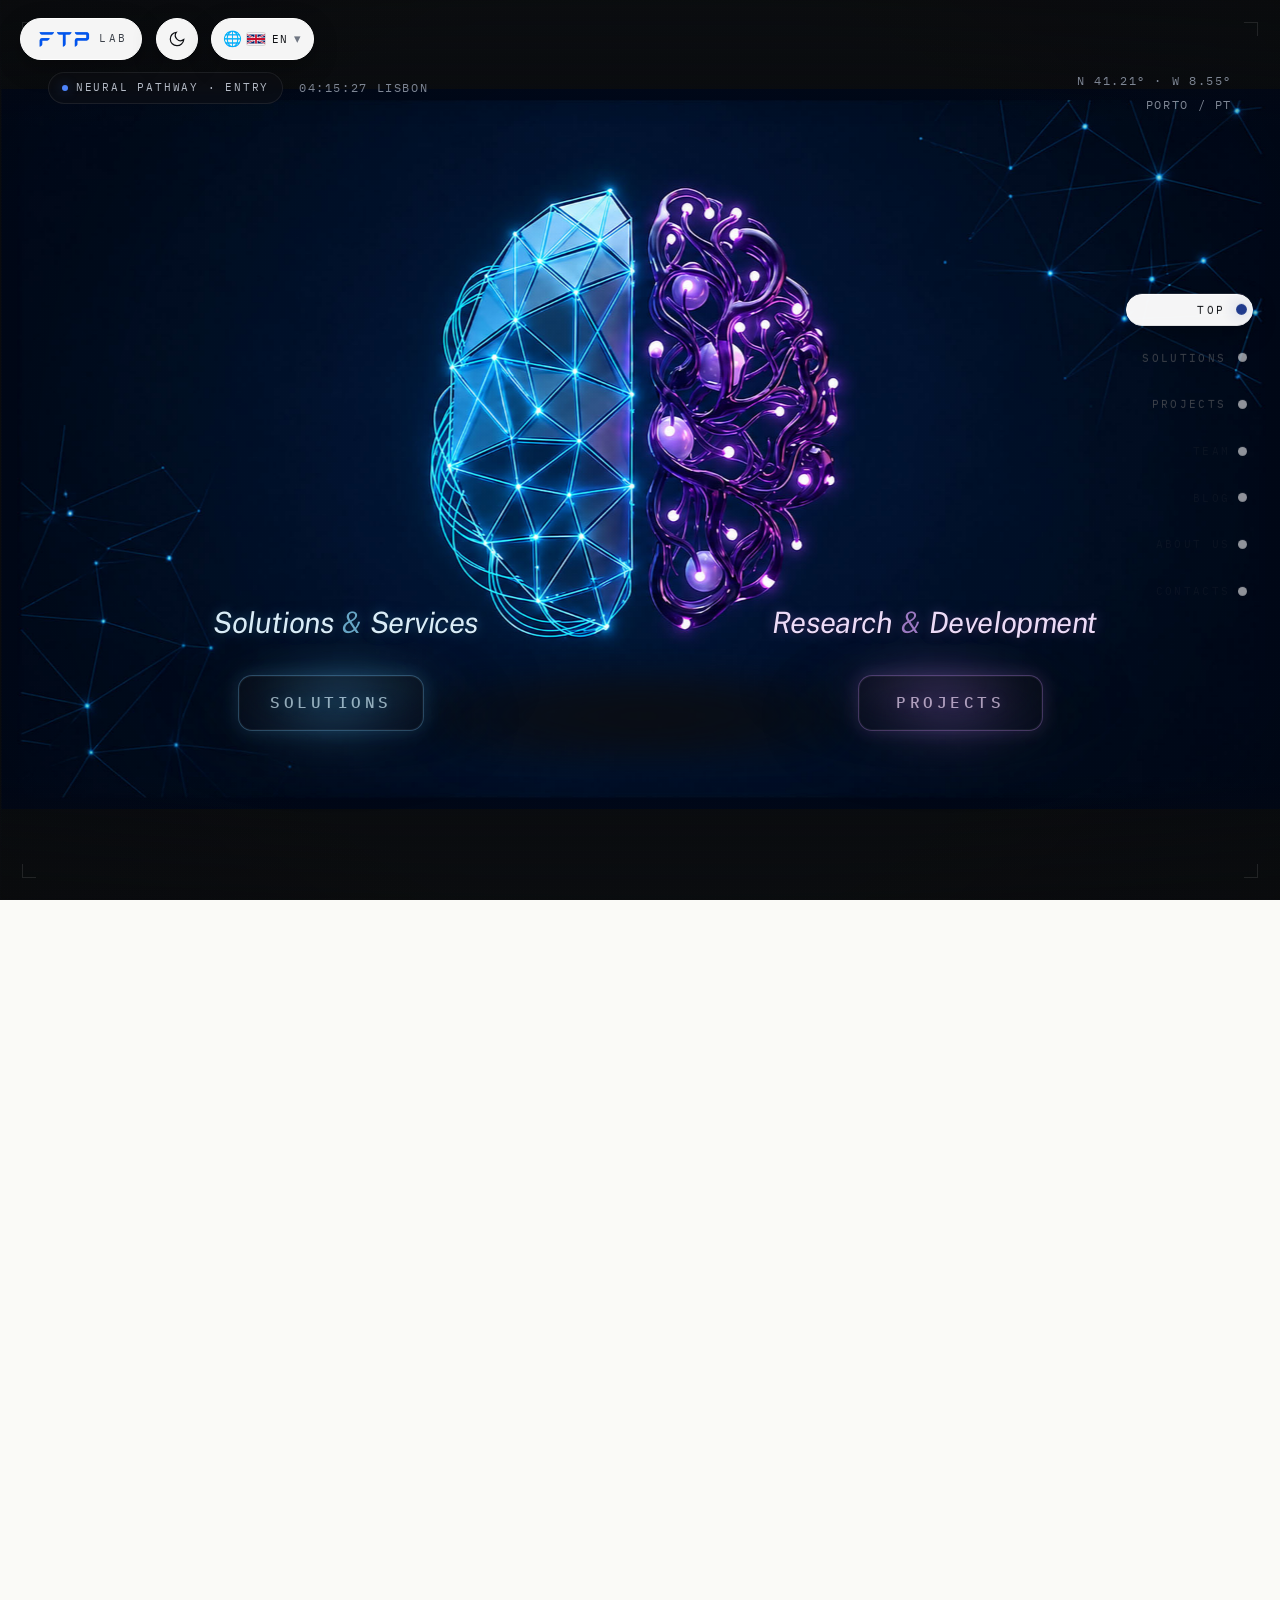
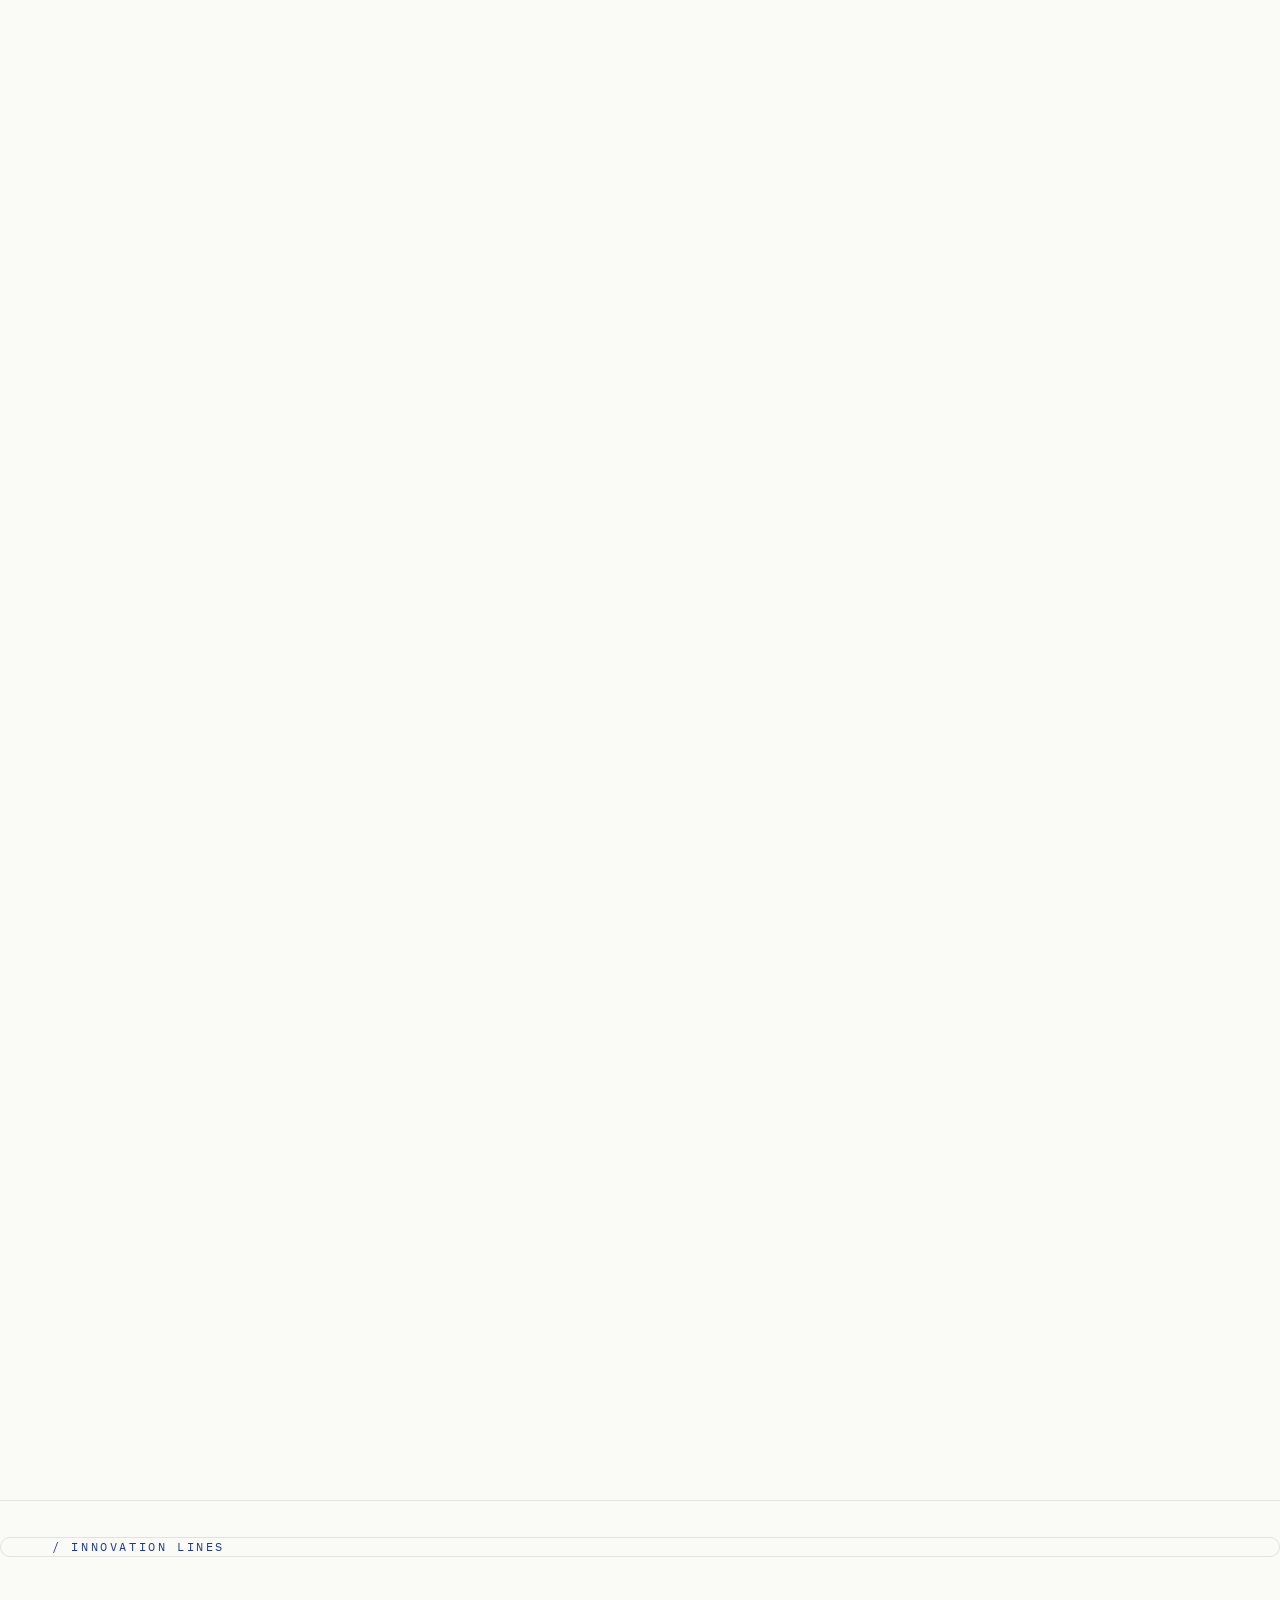
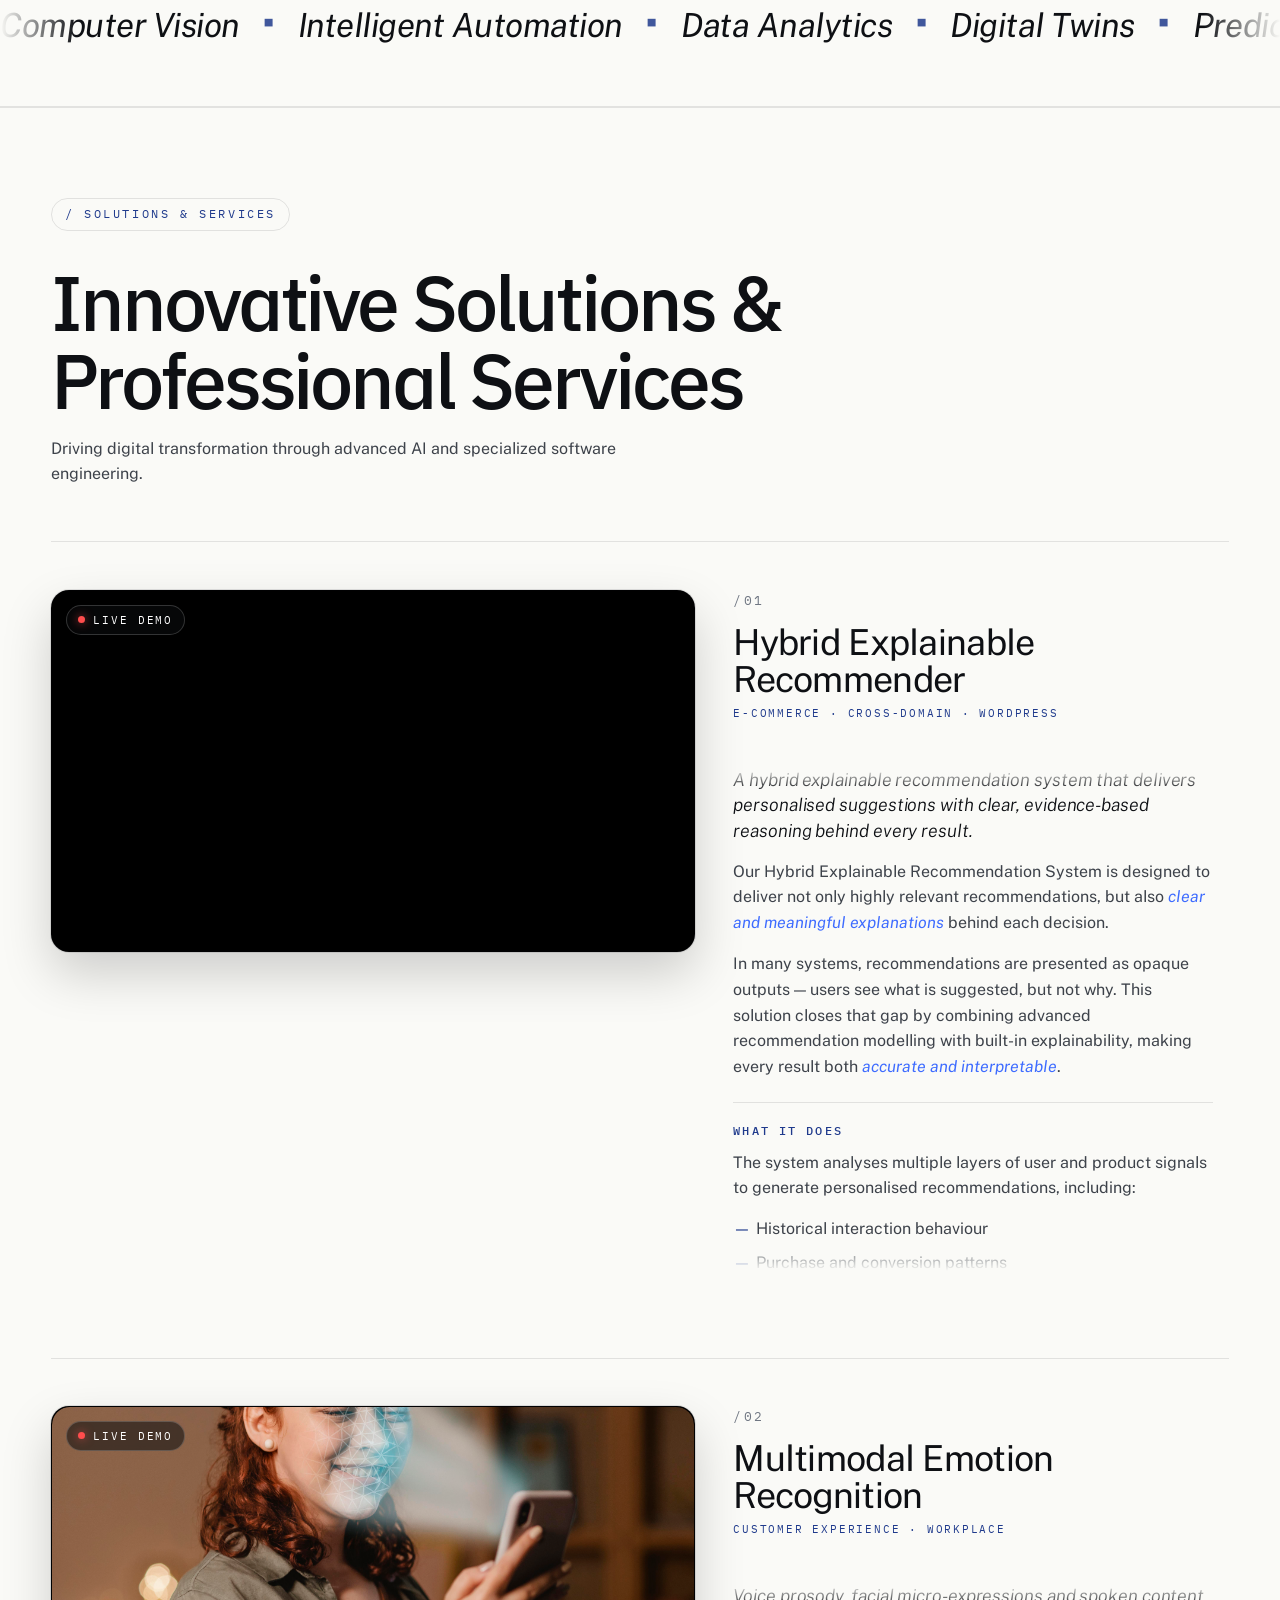
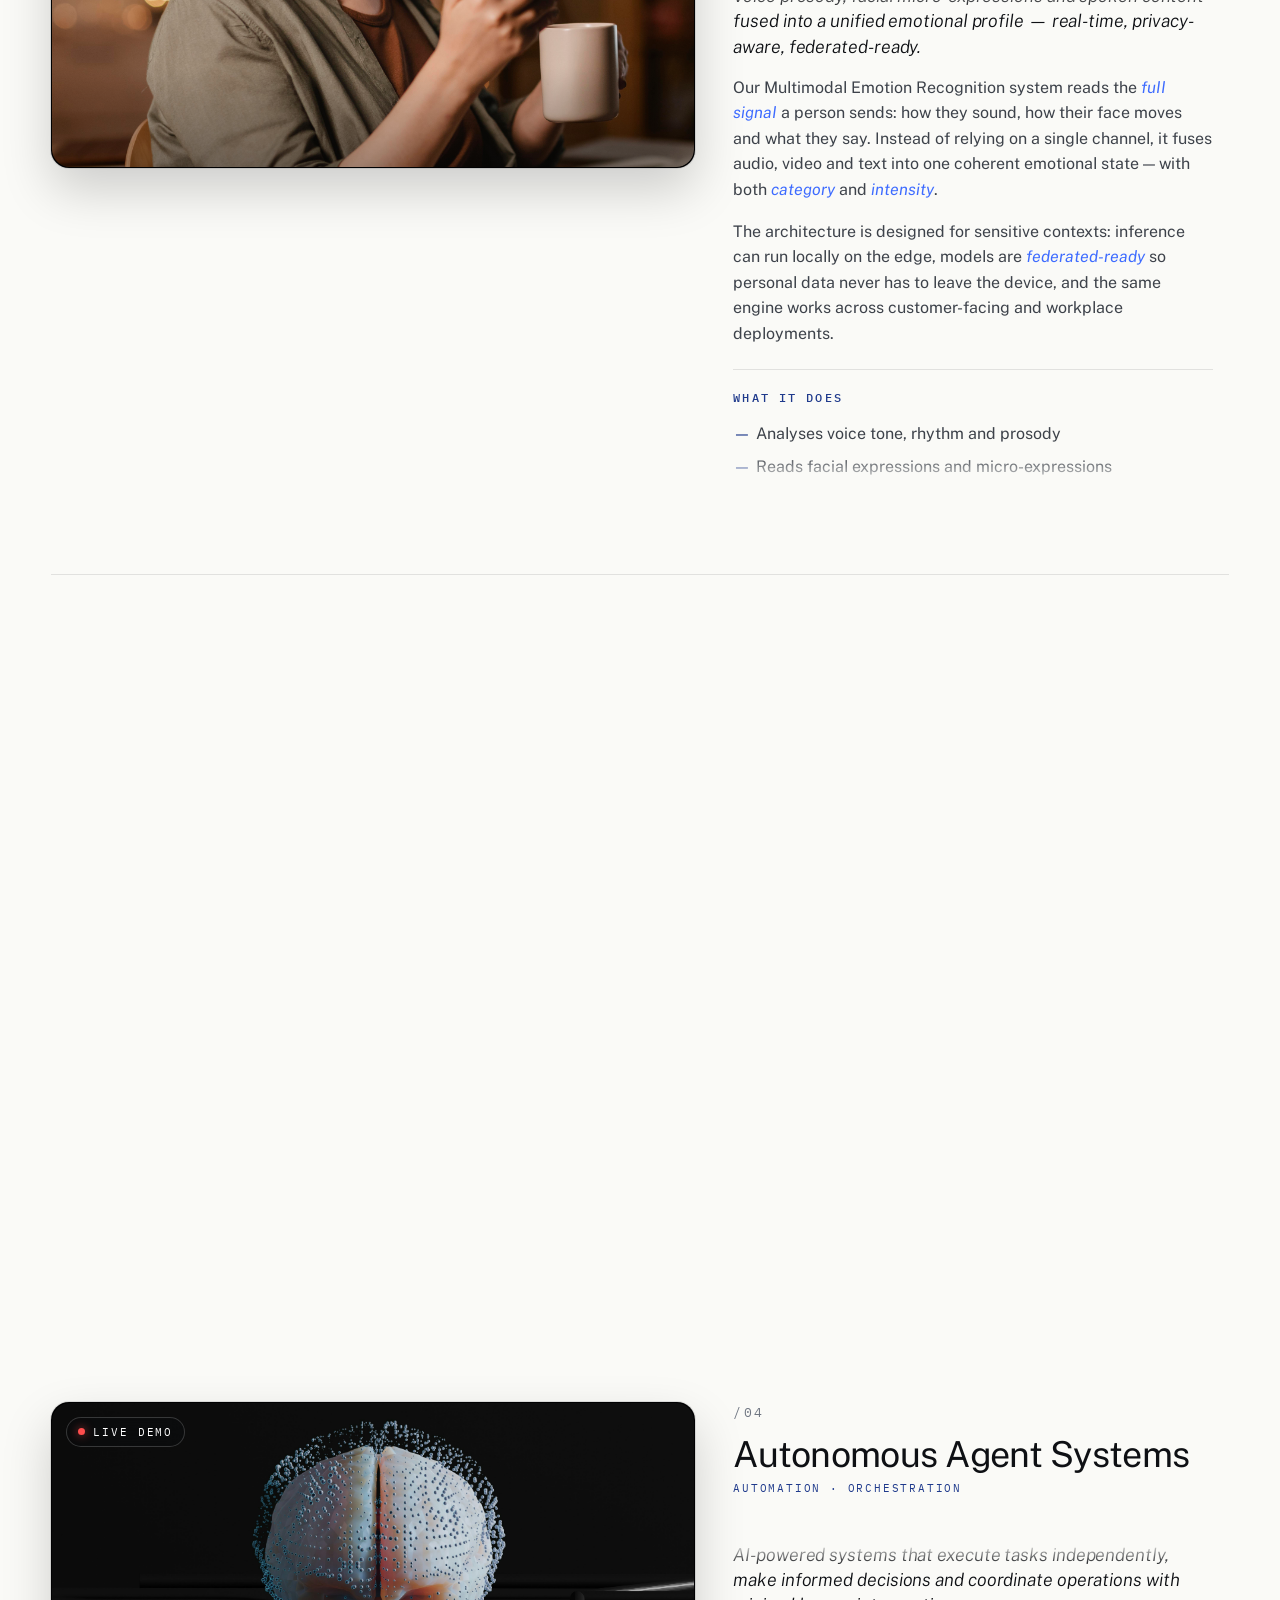
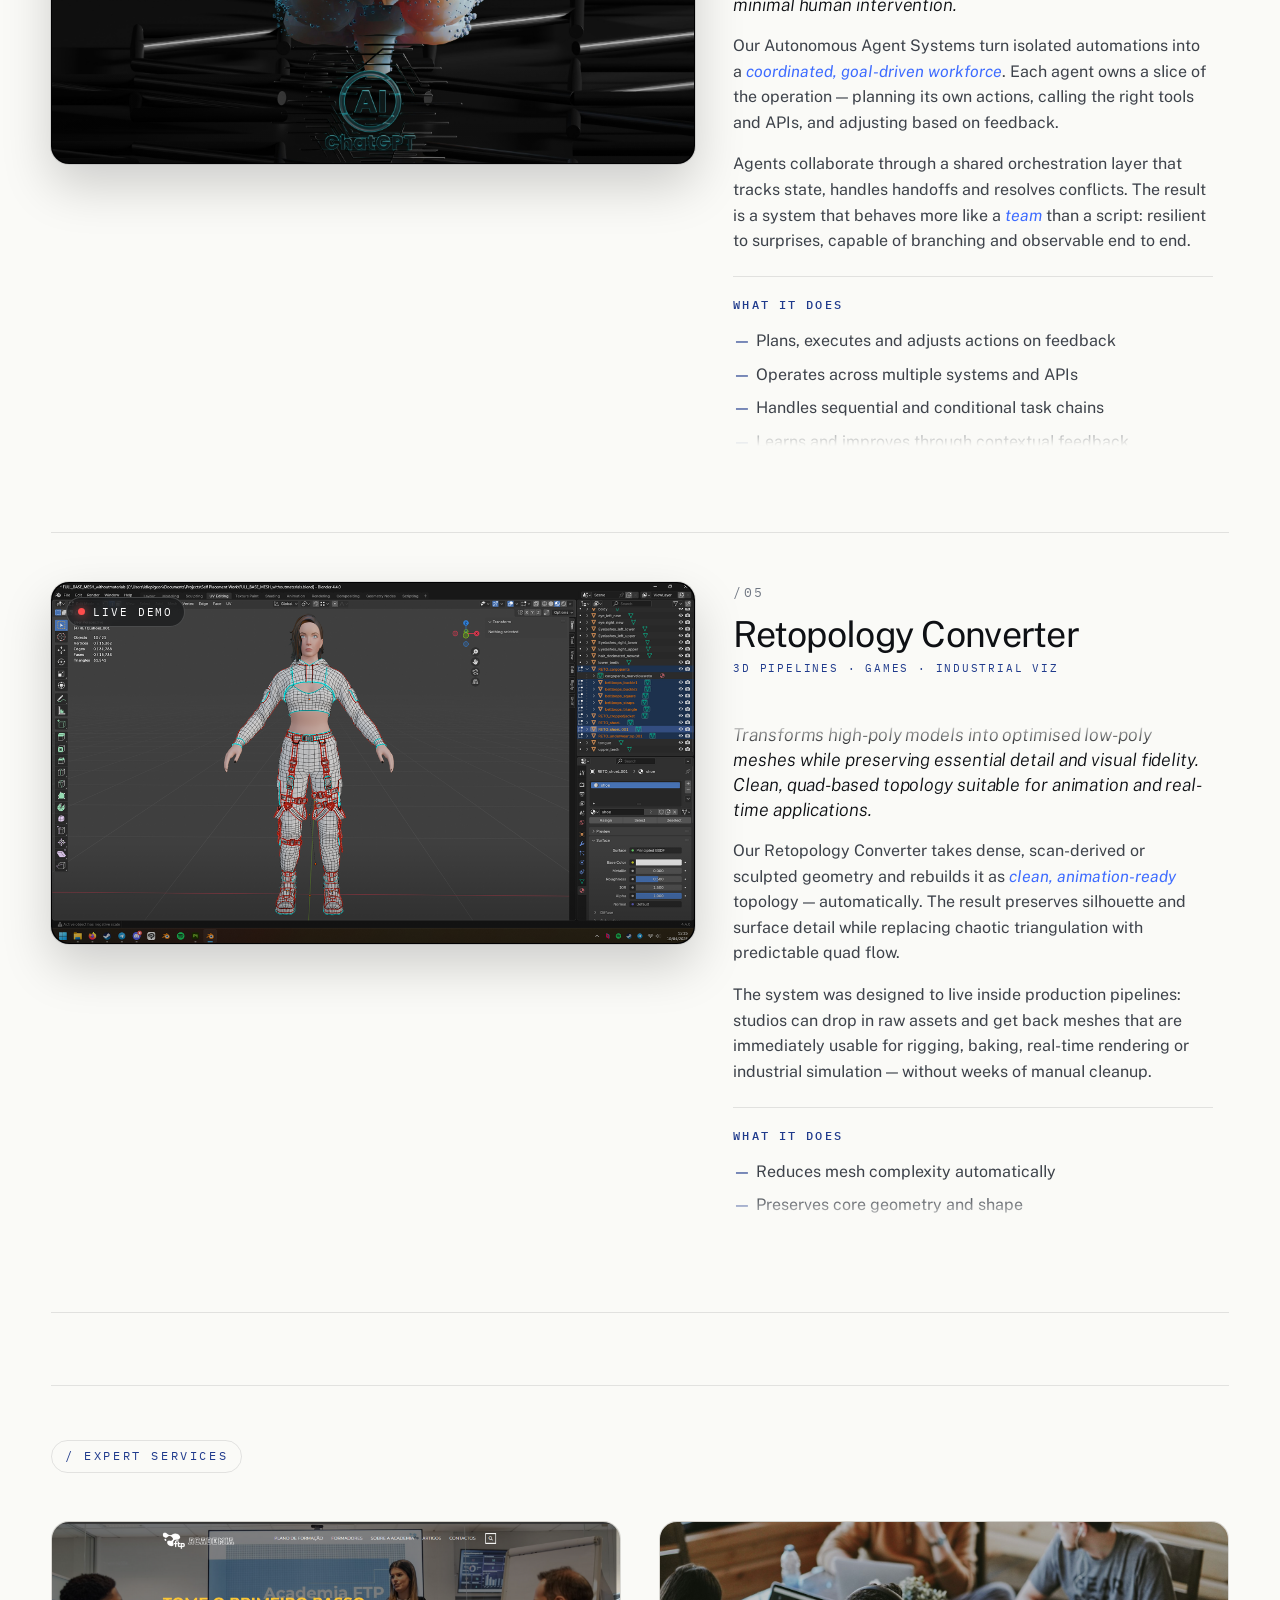
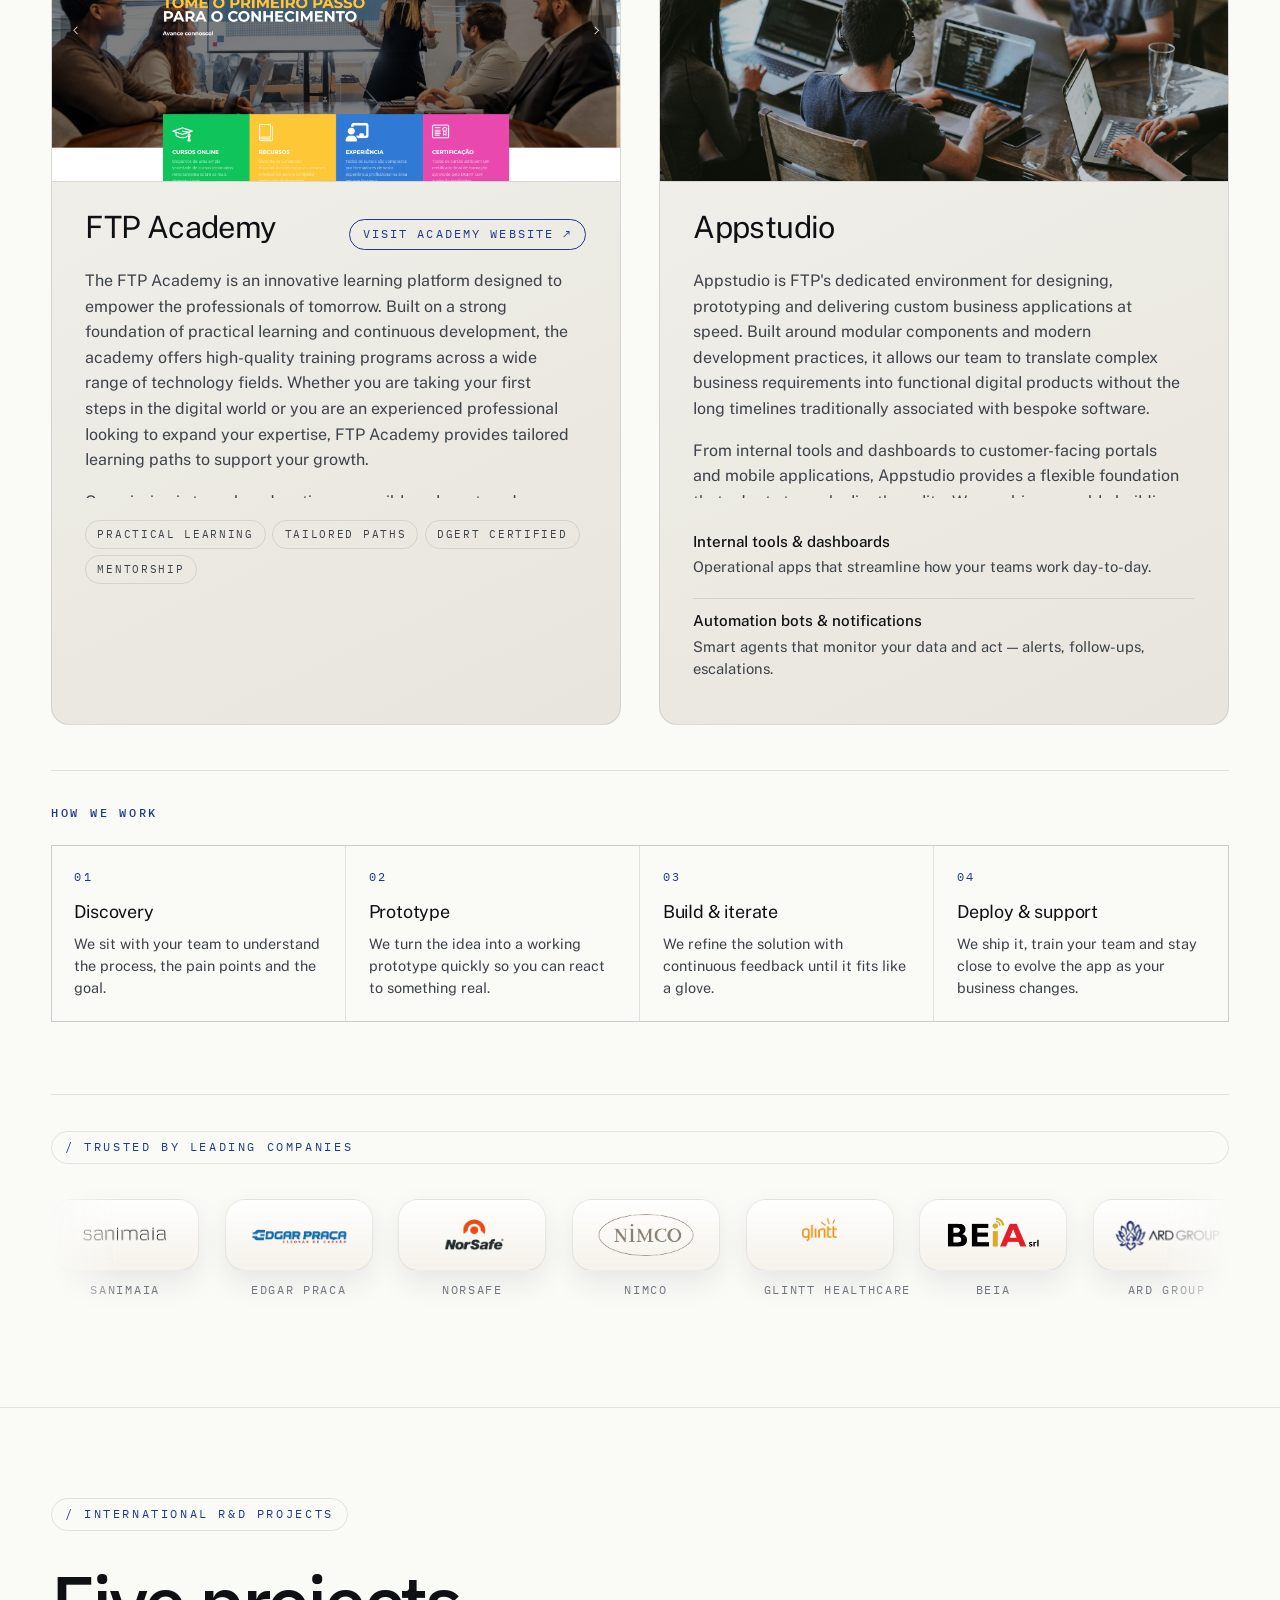
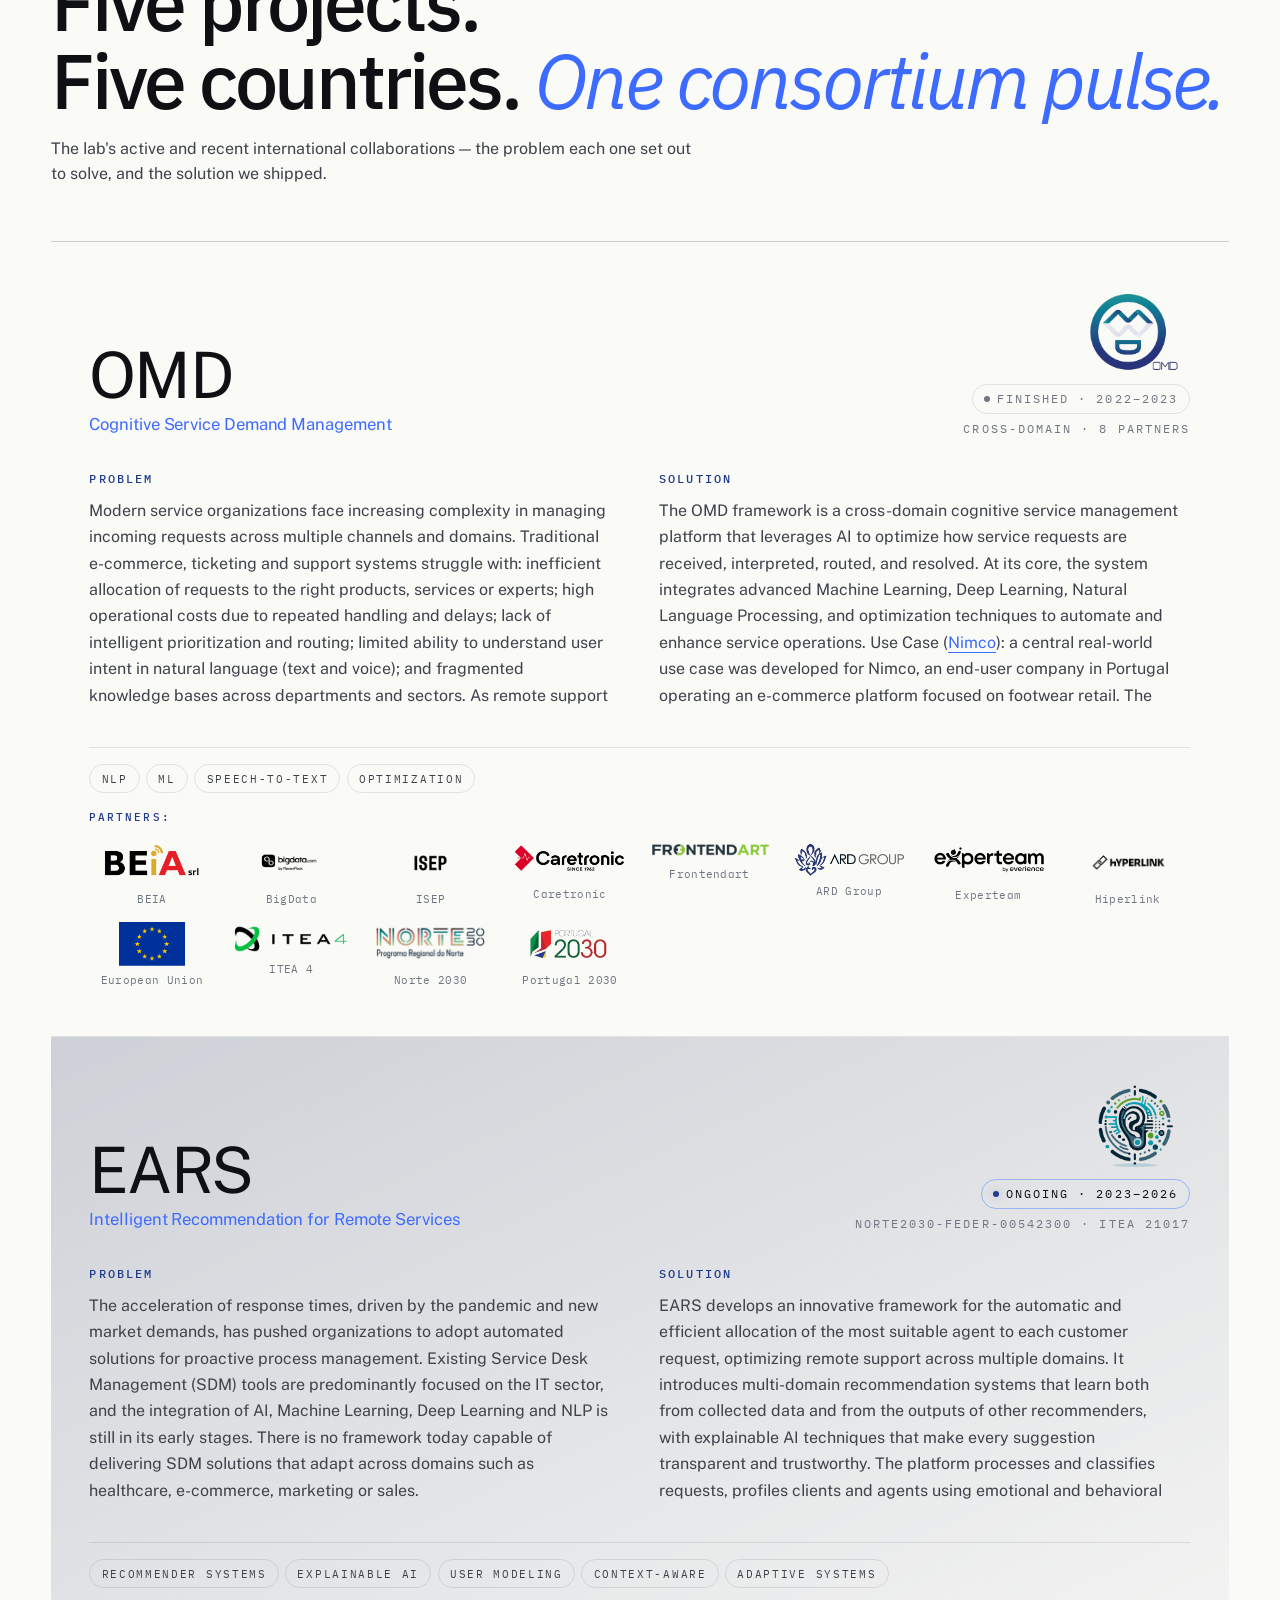
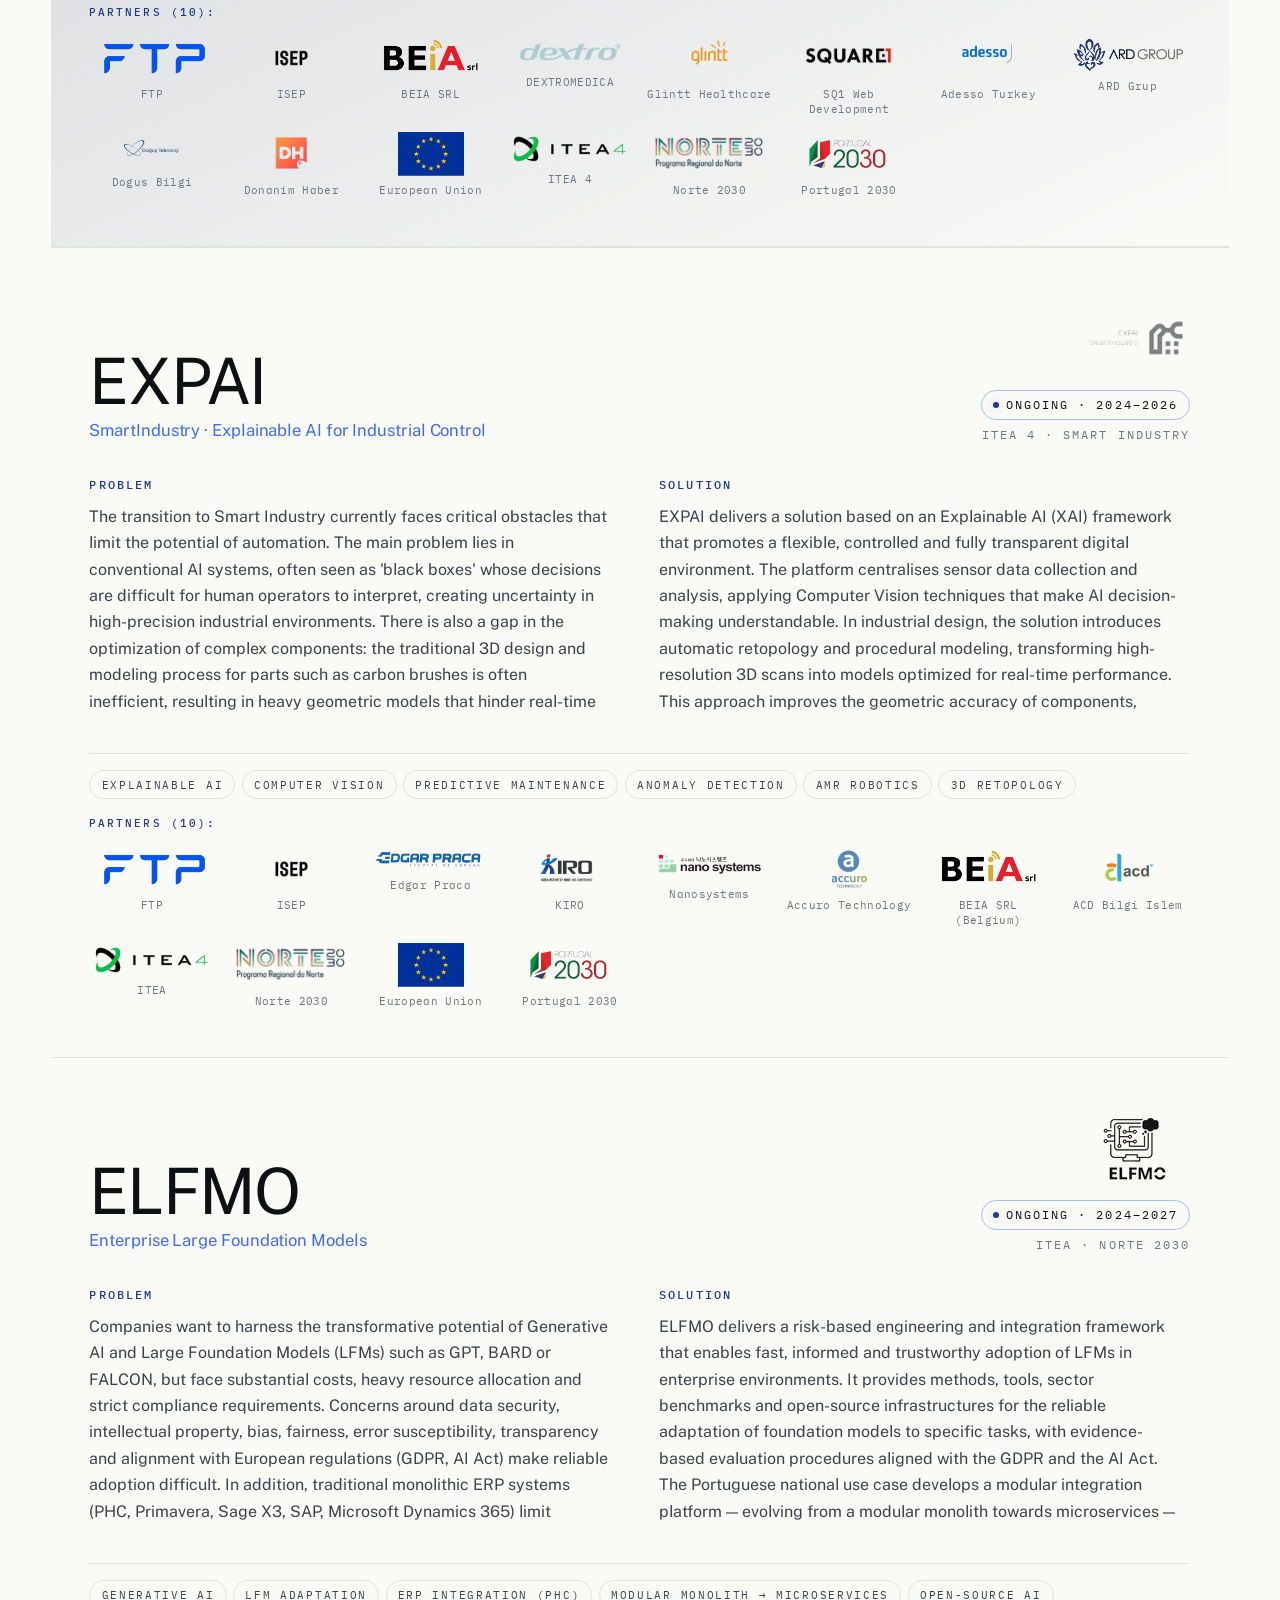
==== index.html @ 8bb2a25f "First_Commit" ====
<!doctype html>
<html lang="en" data-theme="dark">
<head>
<meta charset="utf-8" />
<meta name="viewport" content="width=device-width, initial-scale=1, viewport-fit=cover" />
<meta name="theme-color" content="#0B0D10" />
<title>FTP Lab â€” Where Research Becomes Reality</title>
<meta name="description" content="A scroll-driven journey into FTP's R&amp;D laboratory. Five international projects. Twelve specialists. From Porto to the world." />

<link rel="preconnect" href="https://fonts.googleapis.com" />
<link rel="preconnect" href="https://fonts.gstatic.com" crossorigin />
<link href="https://fonts.googleapis.com/css2?family=IBM+Plex+Sans:ital,wght@0,400;0,500;0,600;0,700;1,400;1,500&family=Public+Sans:ital,wght@0,300;0,400;0,500;0,600;0,700;1,400;1,500&family=IBM+Plex+Mono:wght@300;400;500&display=swap" rel="stylesheet" />

<link rel="icon" type="image/png" href="assets/ftp-logo.png" />
<link rel="preload" as="video" href="assets/intro.mp4" />
<link rel="stylesheet" href="styles.css" />
</head>
<body>

<!-- PROGRESS ================================================ -->
<div class="scroll-progress" data-progress aria-hidden="true"><i></i></div>

<!-- BRAND â€” top-left. Letters reveal F â†’ T â†’ P sequentially on
     first load, then the phrase fades in. -->
<a class="brand" href="#top" aria-label="FTP â€” Home" title="FTP">
  <img class="brand__logo" src="assets/ftp-logo.png" alt="FTP" width="56" height="22" />
  <span class="brand__phrase">Lab</span>
</a>

<!-- THEME TOGGLE â€” top-left, switches light/dark ============= -->
<button class="theme-toggle" data-theme-toggle type="button" aria-label="Toggle light / dark mode" title="Toggle light / dark mode">
  <svg class="theme-toggle__icon theme-toggle__icon--sun" viewBox="0 0 24 24" fill="none" stroke="currentColor" stroke-width="1.6" stroke-linecap="round" aria-hidden="true">
    <circle cx="12" cy="12" r="4"/>
    <path d="M12 2v2 M12 20v2 M2 12h2 M20 12h2 M5 5l1.4 1.4 M17.6 17.6L19 19 M5 19l1.4-1.4 M17.6 6.4L19 5"/>
  </svg>
  <svg class="theme-toggle__icon theme-toggle__icon--moon" viewBox="0 0 24 24" fill="none" stroke="currentColor" stroke-width="1.6" stroke-linecap="round" aria-hidden="true">
    <path d="M21 12.79A9 9 0 1 1 11.21 3 7 7 0 0 0 21 12.79z"/>
  </svg>
</button>

<div class="language-switcher" data-language-switcher role="group" aria-label="Select language">
  <span class="language-switcher__icon" aria-hidden="true">🌐</span>
  <button type="button" class="language-switcher__btn" id="language-select" data-language-select aria-haspopup="listbox" aria-expanded="false" aria-label="Select language">
    <span class="language-switcher__current" data-language-current></span>
    <span class="language-switcher__chevron" aria-hidden="true">▾</span>
  </button>
  <ul class="language-switcher__menu" role="listbox" data-language-menu hidden></ul>
</div>

<!-- DOTNAV â€” vertical side menu, dots on the right edge ===== -->
<nav class="dotnav" aria-label="Primary" data-dotnav>
  <a class="dotnav__item" href="#top" data-section="top">
    <span class="dotnav__label">Top</span>
    <span class="dotnav__dot"></span>
  </a>
  <a class="dotnav__item" href="#solutions" data-section="solutions">
    <span class="dotnav__label">Solutions</span>
    <span class="dotnav__dot"></span>
  </a>
  <a class="dotnav__item" href="#projects" data-section="projects">
    <span class="dotnav__label">Projects</span>
    <span class="dotnav__dot"></span>
  </a>
  <a class="dotnav__item" href="#team" data-section="team">
    <span class="dotnav__label">Team</span>
    <span class="dotnav__dot"></span>
  </a>
  <a class="dotnav__item" href="#blog" data-section="blog">
    <span class="dotnav__label">Blog</span>
    <span class="dotnav__dot"></span>
  </a>
  <a class="dotnav__item" href="#about" data-section="about">
    <span class="dotnav__label">About</span>
    <span class="dotnav__dot"></span>
  </a>
  <a class="dotnav__item" href="#contact" data-section="contact">
    <span class="dotnav__label">Contact</span>
    <span class="dotnav__dot"></span>
  </a>
</nav>

<main id="top">

<!-- ============================================================
     THE JOURNEY â€” pinned scrollytelling section
     Scroll length = 700vh ; the inner stage is sticky.
     Each chapter has data-from / data-to within [0,1] of progress.
     ============================================================ -->
<section class="journey" data-journey>

  <div class="journey__stage" data-stage>

    <!-- BACKDROP: 250-frame JPG sequence drawn into canvas, scrubbed by scroll -->
    <div class="stage__bg">
      <canvas class="stage__canvas" data-stage-canvas aria-hidden="true"></canvas>
      <div class="stage__veil"></div>
      <div class="stage__grain" aria-hidden="true"></div>
      <div class="stage__vignette" aria-hidden="true"></div>
    </div>

    <!-- FRAME: corner crosshairs, always present -->
    <div class="frame" aria-hidden="true">
      <span class="frame__mark frame__mark--tl"></span>
      <span class="frame__mark frame__mark--tr"></span>
      <span class="frame__mark frame__mark--bl"></span>
      <span class="frame__mark frame__mark--br"></span>
    </div>

    <!-- HUD: persistent top + bottom info -->
    <div class="stage__hud">
      <div class="hud-row">
        <span class="hud-pill"><i class="hud-dot"></i><span data-stage-label>SCANNING</span></span>
        <span class="hud-mono" data-clock>â€”â€” LISBON</span>
      </div>
      <div class="hud-row hud-row--right">
        <span class="hud-mono">N 41.21Â° Â· W 8.55Â°</span>
        <span class="hud-mono">PORTO / PT</span>
      </div>
    </div>

    <!-- CHAPTERS â€” absolutely positioned, opacity/transform driven by JS -->
    <div class="brain-ctas" data-brain-ctas>
      <div class="brain-ctas__frame" data-brain-ctas-frame>
        
        <div class="brain-group brain-group--left">
          <div class="brain-copy brain-copy--left" aria-hidden="true">
            <span class="brain-copy__main">Solutions <em>&amp;</em> Services</span>
          </div>
          <a class="brain-cta brain-cta--left" href="#solutions" data-brain-cta="solutions">
            <span class="brain-cta__label" style="font-size: 16px; font-family: 'IBM Plex Mono', monospace; font-weight: 500;">Solutions</span>
          </a>
        </div>

        <div class="brain-group brain-group--right">
          <div class="brain-copy brain-copy--right" aria-hidden="true">
            <span class="brain-copy__main">Research <em>&amp;</em> Development</span>
          </div>
          <a class="brain-cta brain-cta--right" href="#projects" data-brain-cta="projects">
            <span class="brain-cta__label" style="font-size: 16px; font-family: 'IBM Plex Mono', monospace; font-weight: 500;">Projects</span>
          </a>
        </div>

      </div>
    </div>

    <div class="chapters" data-chapters>

      <!-- 0.00 â†’ 0.20  AWAKENING -->
      <article id="awakening-cue" class="chapter chapter--awakening" data-from="0.00" data-to="0.20">
        <p class="kicker">
          <span>R&amp;D</span><span>Studio</span><span>Est. 1999</span>
        </p>
        <h1 class="display">
          <span class="display__line"><span data-cue>From</span> <span data-cue>research</span></span>
          <span class="display__line"><span data-cue>to</span> <em data-cue>reality.</em></span>
        </h1>
        <p class="awakening__lede">
          We are <strong>FTP</strong> â€” a Portuguese laboratory translating
          scientific investigation into applied, high-impact enterprise systems.
        </p>
      </article>

      <!-- 0.20 â†’ 0.36  MANIFESTO -->
      <article id="manifesto-cue" class="chapter chapter--manifesto" data-from="0.20" data-to="0.36">
        <span class="chap-num">/ Chapter 01 Â· Manifesto</span>
        <div class="manifesto-text" data-words>
          <p>
            We don't build software. We build the layer underneath
            where <em>research</em> becomes a button you can press,
            a decision a machine can <em>explain</em>,
            a cost that quietly disappears.
          </p>
        </div>
        <span class="chap-sig">â€” FTP / R&amp;D Department Â· Porto</span>
      </article>

      <!-- 0.36 â†’ 0.48  THE LAB -->
      <article class="chapter chapter--lab" data-from="0.36" data-to="0.48">
        <span class="chap-num">/ Chapter 02 Â· The Lab</span>
        <h2 class="lab-title">
          A <em>laboratory</em><br/>shaped like a company.
        </h2>
        <div class="lab-stats">
          <div class="lab-stat">
            <strong data-counter="27"><i>00</i></strong>
            <span class="lab-stat__sfx">years</span>
            <span class="lab-stat__lbl">since 1999</span>
          </div>
          <div class="lab-stat">
            <strong data-counter="5"><i>0</i></strong>
            <span class="lab-stat__sfx">projects</span>
            <span class="lab-stat__lbl">active R&amp;D consortia</span>
          </div>
          <div class="lab-stat">
            <strong data-counter="8"><i>0</i></strong>
            <span class="lab-stat__sfx">countries</span>
            <span class="lab-stat__lbl">PT Â· TR Â· KR Â· ES Â· RO</span>
          </div>
          <div class="lab-stat">
            <strong data-counter="5"><i>0</i></strong>
            <span class="lab-stat__sfx">papers</span>
            <span class="lab-stat__lbl">IEEE Â· Procedia Â· 2025â€“26</span>
          </div>
        </div>
      </article>

      <!-- ============ FIVE PROJECTS â€” pass-by chambers ============ -->

      <!-- 0.48 â†’ 0.55  EARS -->
      <article id="projects-cue" class="chapter chapter--proj chapter--ears" data-from="0.48" data-to="0.55">
        <div class="proj">
          <span class="chap-num">/ Chapter 03 Â· Project I of V</span>
          <header>
            <span class="proj__tag">ITEA Â· Norte 2030 Â· 14 partners</span>
            <span class="proj__status"><i></i><span>Ongoing Â· 2023â€“2026</span></span>
          </header>
          <h2 class="proj__title">EARS</h2>
          <p class="proj__sub">Intelligent Recommendation for Remote Services</p>
          <p class="proj__body">
            A federated, explainable recommendation framework that learns across
            <em>nine sectors</em> â€” IT, healthcare, justice, e-commerce,
            telemarketing, industry, logistics, electronics, software â€” and
            <em>explains</em> every suggestion it makes. Open-source. Privacy by design.
          </p>
          <ul class="proj__chips">
            <li>Recommender Systems</li><li>Explainable AI</li>
            <li>Federated Learning</li><li>Context-Aware</li>
          </ul>
        </div>
      </article>

      <!-- 0.55 â†’ 0.62  EXPAI -->
      <article class="chapter chapter--proj chapter--expai" data-from="0.55" data-to="0.62">
        <div class="proj">
          <span class="chap-num">/ Project II of V</span>
          <header>
            <span class="proj__tag">ITEA 4 Â· Smart Industry Â· 12 partners</span>
            <span class="proj__status"><i></i><span>Ongoing Â· 2024â€“2026</span></span>
          </header>
          <h2 class="proj__title">EXPAI</h2>
          <p class="proj__sub">Smart Industry Â· Explainable AI for Industrial Control</p>
          <p class="proj__body">
            Closing the gap between <em>black-box AI</em> and high-precision
            factory floors. Computer Vision over sensor streams, automatic 3D
            retopology, autonomous mobile robots â€” under an XAI layer that makes
            every decision <em>auditable</em>.
          </p>
          <ul class="proj__chips">
            <li>XAI</li><li>Computer Vision</li>
            <li>AMR Robotics</li><li>3D Retopology</li>
          </ul>
        </div>
      </article>

      <!-- 0.62 â†’ 0.69  ELFMO -->
      <article class="chapter chapter--proj chapter--elfmo" data-from="0.62" data-to="0.69">
        <div class="proj">
          <span class="chap-num">/ Project III of V</span>
          <header>
            <span class="proj__tag">ITEA Â· Norte 2030 Â· 16 partners</span>
            <span class="proj__status"><i></i><span>Ongoing Â· 2024â€“2027</span></span>
          </header>
          <h2 class="proj__title">ELFMO</h2>
          <p class="proj__sub">Enterprise Large Foundation Models</p>
          <p class="proj__body">
            A risk-based engineering framework that lets enterprises adopt
            <em>foundation models</em> without losing control of data, IP or
            compliance. Modular ERP integration. PHC-aware chatbot.
            Foundation models living inside the systems your business already runs on.
          </p>
          <ul class="proj__chips">
            <li>Generative AI</li><li>LFM Adaptation</li>
            <li>ERP Integration</li><li>GDPR Â· AI Act</li>
          </ul>
        </div>
      </article>

      <!-- 0.69 â†’ 0.76  CAPE -->
      <article class="chapter chapter--proj chapter--cape" data-from="0.69" data-to="0.76">
        <div class="proj">
          <span class="chap-num">/ Project IV of V</span>
          <header>
            <span class="proj__tag">ITEA 4 Â· 19 partners Â· 5 countries</span>
            <span class="proj__status"><i></i><span>Ongoing Â· 2024â€“2027</span></span>
          </header>
          <h2 class="proj__title">CAPE</h2>
          <p class="proj__sub">Cognitive Assistant for Phygital Environments</p>
          <p class="proj__body">
            A retail platform fusing AI, IoT, blockchain and deep learning â€”
            five use cases spanning <em>smart manufacturing safety</em>,
            store ops, employee well-being and personalised commerce.
          </p>
          <ul class="proj__chips">
            <li>IoT</li><li>Blockchain</li>
            <li>Deep Learning</li><li>Computer Vision</li>
          </ul>
        </div>
      </article>

      <!-- 0.76 â†’ 0.82  OMD -->
      <article class="chapter chapter--proj chapter--omd" data-from="0.76" data-to="0.82">
        <div class="proj">
          <span class="chap-num">/ Project V of V</span>
          <header>
            <span class="proj__tag">Cross-domain Â· 12 partners</span>
            <span class="proj__status proj__status--done"><i></i><span>Finished Â· 2022â€“2023</span></span>
          </header>
          <h2 class="proj__title">OMD</h2>
          <p class="proj__sub">Cognitive Service Demand Management</p>
          <p class="proj__body">
            Voice + text understanding for a real e-commerce use case
            (Nimco, Portuguese footwear). Proof that <em>NLP-driven service
            management</em> could quietly outperform rules-based ticketing.
          </p>
          <ul class="proj__chips">
            <li>NLP</li><li>ML</li><li>Speech-to-Text</li>
          </ul>
        </div>
      </article>

      <!-- 0.82 â†’ 0.89  ATLAS â€” global reach -->
      <article class="chapter chapter--atlas" data-from="0.82" data-to="0.89">
        <span class="chap-num">/ Chapter 04 Â· Atlas</span>
        <h2 class="atlas__title">
          From Porto<br/>to the <em>world</em>.
        </h2>
        <div class="atlas">
          <div class="atlas__map">
            <img class="atlas__world" src="assets/world-map.svg" alt="" aria-hidden="true" />
            <svg viewBox="0 0 1000 500" preserveAspectRatio="none">
              <g class="atlas__graticule">
                <line x1="0" y1="250" x2="1000" y2="250"/>
                <line x1="500" y1="0" x2="500" y2="500"/>
              </g>
              <g class="atlas__routes">
                <path d="M476,136 Q483,148 490,138" pathLength="100"/>
                <path d="M476,136 Q524,90 572,127" pathLength="100"/>
                <path d="M476,136 Q533,85 591,139" pathLength="100"/>
                <path d="M476,136 Q666,20 857,150" pathLength="100"/>
                <path d="M476,136 Q383,48 290,124" pathLength="100"/>
                <path d="M476,136 Q530,88 585,110" pathLength="100"/>
                <path d="M476,136 Q489,93 500,107" pathLength="100"/>
              </g>
            </svg>
            <a class="atlas__pin atlas__pin--pt atlas__pin--up atlas__pin--link" href="#blog" aria-label="Read the blog post related to Porto"><i aria-hidden="true"><img src="assets/flags/pt.svg" alt="" loading="lazy" decoding="async" /></i><b>Porto</b><em>HQ</em></a>
            <span class="atlas__pin atlas__pin--es"><i aria-hidden="true"><img src="assets/flags/es.svg" alt="" loading="lazy" decoding="async" /></i><b>Madrid</b><em>EXPAI</em></span>
            <span class="atlas__pin atlas__pin--ro atlas__pin--up"><i aria-hidden="true"><img src="assets/flags/ro.svg" alt="" loading="lazy" decoding="async" /></i><b>Bucharest</b><em>OMD Â· EARS</em></span>
            <a class="atlas__pin atlas__pin--tr atlas__pin--link" href="#blog" aria-label="Read the blog post related to Ankara"><i aria-hidden="true"><img src="assets/flags/tr.svg" alt="" loading="lazy" decoding="async" /></i><b>Ankara</b><em>EARS Â· EXPAI</em></a>
            <a class="atlas__pin atlas__pin--kr atlas__pin--link" href="#blog" aria-label="Read the blog post related to Daegu"><i aria-hidden="true"><img src="assets/flags/kr.svg" alt="" loading="lazy" decoding="async" /></i><b>Daegu</b><em>EXPAI plenary</em></a>
            <span class="atlas__pin atlas__pin--ca"><i aria-hidden="true"><img src="assets/flags/ca.svg" alt="" loading="lazy" decoding="async" /></i><b>Canada</b></span>
            <span class="atlas__pin atlas__pin--ua atlas__pin--up"><i aria-hidden="true"><img src="assets/flags/ua.svg" alt="" loading="lazy" decoding="async" /></i><b>Ukraine</b></span>
            <span class="atlas__pin atlas__pin--gb atlas__pin--up"><i aria-hidden="true"><img src="assets/flags/gb.svg" alt="" loading="lazy" decoding="async" /></i><b>Great Britain</b></span>
          </div>
          <div class="atlas__copy">
            Plenaries in Ankara (Nov '25) and Daegu (Apr '26).
            Next stop: a unified ITEA review demo.
          </div>
        </div>
      </article>

      <!-- 0.89 â†’ 0.96  MINDS â€” quotes cycle -->
      <article id="minds-cue" class="chapter chapter--minds" data-from="0.89" data-to="0.96">
        <span class="chap-num">/ Chapter 05 Â· The Minds</span>
        <h2 class="minds-title">
          The people<br/>doing the <em>thinking</em>.
        </h2>
        <div class="quotes" data-quotes>
          <figure class="quote" data-quote>
            <blockquote>Companies that integrate applied AI don't react to the market â€” they anticipate it.</blockquote>
            <figcaption><strong>FÃ¡bio</strong> Â· <span>Department Head</span></figcaption>
          </figure>
          <figure class="quote" data-quote>
            <blockquote>With AI, the limit is no longer time â€” it is imagination.</blockquote>
            <figcaption><strong>Teixeira</strong> Â· R&amp;D Â· ELFMO</figcaption>
          </figure>
          <figure class="quote" data-quote>
            <blockquote>Innovation is born when we turn recurring effort into permanent solutions.</blockquote>
            <figcaption><strong>Cruz</strong> Â· R&amp;D Â· Computer Vision</figcaption>
          </figure>
          <figure class="quote" data-quote>
            <blockquote>Blending a little bit of magic with a lot of intelligence to build the future.</blockquote>
            <figcaption><strong>Mariana</strong> Â· R&amp;D Â· 3D Graphics &amp; EXPAI</figcaption>
          </figure>
          <figure class="quote" data-quote>
            <blockquote>From the chaos of ideas to the elegance of outcomes â€” turning them into flight.</blockquote>
            <figcaption><strong>Isabel</strong> Â· <span>Project Manager</span></figcaption>
          </figure>
        </div>
      </article>

      <!-- 0.96 â†’ 1.00  INVITATION -->
      <article class="chapter chapter--invite" data-from="0.96" data-to="1.00">
        <span class="chap-num">/ Final Chapter Â· Invitation</span>
        <h2 class="invite-title">
          <span data-cue>Where</span>
          <span data-cue>digital</span>
          <em data-cue>trust</em>
          <span data-cue>begins.</span>
        </h2>
        <p class="invite-lede">Continue scrolling â€” the lab, in detail.</p>
        <span class="invite-arrow">â†“</span>
      </article>

    </div><!-- /.chapters -->

  </div><!-- /.journey__stage -->

  <!-- floor marker for accessibility / focus / nav -->
  <div class="journey__floor" id="projects-cue" aria-hidden="true"></div>
</section>

<!-- ============================================================
     INNOVATION LINES â€” marquee
     ============================================================ -->
<section class="sec sec--innov">
  <span class="chap-num chap-num--solo sec__kicker-solo">/ Innovation Lines</span>
  <div class="marquee">
    <div class="marquee__track">
      <span>Computer Vision</span><i>Â·</i>
      <span>Intelligent Automation</span><i>Â·</i>
      <span>Data Analytics</span><i>Â·</i>
      <span>Digital Twins</span><i>Â·</i>
      <span>Predictive Systems</span><i>Â·</i>
      <span>Applied R&amp;D</span><i>Â·</i>
      <span>3D &amp; Computer Graphics</span><i>Â·</i>
      <span>Computer Vision</span><i>Â·</i>
      <span>Intelligent Automation</span><i>Â·</i>
      <span>Data Analytics</span><i>Â·</i>
      <span>Digital Twins</span><i>Â·</i>
      <span>Predictive Systems</span><i>Â·</i>
      <span>Applied R&amp;D</span><i>Â·</i>
      <span>3D &amp; Computer Graphics</span><i>Â·</i>
    </div>
  </div>
</section>

<!-- ============================================================
     SOLUTIONS â€” full detail
     ============================================================ -->
<section id="solutions" class="sec sec--solutions">
    <span class="chap-num chap-num--solo">/ Solutions &amp; Services</span>
      Innovative solutions &amp; <em>professional</em> services.
    </h2>
    <p class="sec__lede">
      Driving digital transformation through advanced AI and specialised
      software engineering. Five domain-agnostic engines you can drop into
      a real business, each one a side door from a peer-reviewed paper.
    </p>
  </header>

  <ol class="solutions">

    <!-- Solution 01 -->
    <li class="solution solution--video" id="sol-recommender">
      <figure class="solution__art solution__art--video">
        <video
          src="assets/solutions/sol-01.mp4"
          poster="assets/solutions/sol-01.jpg"
          muted loop playsinline preload="metadata"
          aria-label="Hybrid Explainable Recommender â€” live demo">
        </video>
        <span class="solution__art-badge"><i></i>Live demo</span>
      </figure>
      <header>
        <span class="solution__num">/01</span>
        <h3>Hybrid Explainable Recommender</h3>
        <span class="solution__tag">e-commerce Â· cross-domain Â· Wordpress</span>
      </header>
      <div class="solution__scroll">
        <p class="solution__lead">
          A hybrid explainable recommendation system that delivers personalised
          suggestions with clear, evidence-based reasoning behind every result.
        </p>
        <p class="solution__intro">
          Our Hybrid Explainable Recommendation System is designed to deliver
          not only highly relevant recommendations, but also <em>clear and
          meaningful explanations</em> behind each decision.
        </p>
        <p class="solution__intro">
          In many systems, recommendations are presented as opaque outputs â€”
          users see what is suggested, but not why. This solution addresses
          that gap by combining advanced recommendation modelling with built-in
          explainability, making every result both <em>accurate and interpretable</em>.
        </p>

        <section class="solution__block">
          <h4>What It Does</h4>
          <p>
            The system analyses multiple layers of user and product signals to
            generate personalised recommendations, including:
          </p>
          <ul>
            <li>Historical interaction behaviour</li>
            <li>Purchase and conversion patterns</li>
            <li>Collaborative signals across similar users</li>
          </ul>
          <p>
            Each result is accompanied by a short, natural-language explanation
            grounded in real data â€” derived directly from the evidence used
            during ranking.
          </p>
        </section>

        <section class="solution__block">
          <h4>Why It Matters</h4>
          <p>
            Understanding <em>why</em> something is recommended increases trust,
            improves user experience, and supports better decision-making.
            The system ensures that:
          </p>
          <ul>
            <li>Recommendations remain consistent and justifiable</li>
            <li>Explanations are aligned with actual model behaviour</li>
            <li>Outputs can be validated and trusted</li>
          </ul>
        </section>

        <section class="solution__block">
          <h4>Key Capabilities</h4>
          <ul>
            <li>Personalised recommendations based on user behaviour and contextual signals</li>
            <li>Built-in explainability with evidence-based reasoning</li>
            <li>Hybrid modelling combining historical, behavioural, and collaborative data</li>
            <li>Natural-language output with human-readable explanations</li>
            <li>Reusable, domain-agnostic architecture</li>
          </ul>
        </section>

        <section class="solution__block">
          <h4>How It Works</h4>
          <p>
            The system uses a hybrid recommendation model to rank items based
            on multiple signal sources. An integrated language model translates
            structured evidence into short explanations, ensuring every
            recommendation is both <em>data-driven</em> and <em>understandable</em>.
          </p>
        </section>

        <section class="solution__block">
          <h4>Designed for Adaptation</h4>
          <p>
            This system serves as a foundational layer adaptable into
            project-specific solutions. Its modular design allows integration
            into different platforms while preserving both recommendation
            performance and explainability.
          </p>
        </section>

        <ul class="chips chips--inline">
          <li>Recommender Systems</li>
          <li>Explainable AI</li>
          <li>Hybrid Modelling</li>
          <li>Natural-Language Output</li>
          <li>Domain-Agnostic</li>
        </ul>
      </div>
    </li>

    <!-- Solution 02 -->
    <li class="solution solution--video" id="sol-emotion">
      <figure class="solution__art solution__art--video">
        <video
          src="assets/solutions/sol-02.mp4"
          poster="assets/solutions/sol-02.jpg"
          muted loop playsinline preload="metadata"
          aria-label="Multimodal Emotion Recognition â€” live demo">
        </video>
        <span class="solution__art-badge"><i></i>Live demo</span>
      </figure>
      <header>
        <span class="solution__num">/02</span>
        <h3>Multimodal Emotion Recognition</h3>
        <span class="solution__tag">customer experience Â· workplace</span>
      </header>
      <div class="solution__scroll">
        <p class="solution__lead">
          Voice prosody, facial micro-expressions and spoken content fused
          into a unified emotional profile â€” real-time, privacy-aware,
          federated-ready.
        </p>
        <p class="solution__intro">
          Our Multimodal Emotion Recognition system reads the <em>full
          signal</em> a person sends: how they sound, how their face moves,
          and what they say. Instead of relying on a single channel, it
          fuses audio, video and text into one coherent emotional state â€”
          with both <em>category</em> and <em>intensity</em>.
        </p>
        <p class="solution__intro">
          The architecture is designed for sensitive contexts: inference
          can run locally on the edge, models are <em>federated-ready</em>
          so personal data never has to leave the device, and the same
          engine works across customer-facing and workplace deployments.
        </p>

        <section class="solution__block">
          <h4>What It Does</h4>
          <ul>
            <li>Analyses voice tone, rhythm and prosody</li>
            <li>Reads facial expressions and micro-expressions</li>
            <li>Processes spoken content and contextual metadata</li>
            <li>Predicts both emotion category and intensity</li>
          </ul>
        </section>

        <section class="solution__block">
          <h4>Why It Matters</h4>
          <p>
            Improves customer satisfaction by adapting to <em>emotional
            context</em> in real time. Detects stress, discomfort and
            disengagement early â€” before they escalate. Supports employee
            well-being via continuous, opt-in sentiment monitoring.
          </p>
        </section>

        <section class="solution__block">
          <h4>Key Capabilities</h4>
          <ul>
            <li>Multimodal detection across audio, video and text</li>
            <li>Real-time inference suitable for live interactions</li>
            <li>Federated learning ready â€” train without centralising data</li>
            <li>Privacy-aware design with on-device processing options</li>
            <li>Configurable emotion taxonomies for different domains</li>
          </ul>
        </section>

        <section class="solution__block">
          <h4>How It Works</h4>
          <p>
            Three specialised encoders extract signals from voice,
            face and text in parallel. A fusion layer combines them into a
            <em>unified emotional embedding</em>, which a downstream head
            translates into category + intensity predictions. The whole
            pipeline runs on commodity hardware with low latency.
          </p>
        </section>

        <section class="solution__block">
          <h4>Designed for Adaptation</h4>
          <p>
            Drop the engine into a contact-centre, a retail experience,
            an HR well-being programme or a clinical study â€” the same core
            adapts via lightweight fine-tuning. The system is the
            multimodal foundation behind our work in <em>EARS</em> and
            ships with privacy controls aligned with GDPR and the AI Act.
          </p>
        </section>

        <ul class="chips chips--inline">
          <li>Multimodal Detection</li>
          <li>Real-time Inference</li>
          <li>Federated Learning Ready</li>
          <li>Privacy-Aware</li>
          <li>Audio Â· Video Â· Text</li>
        </ul>
      </div>
    </li>

    <!-- Solution 03 -->
    <li class="solution solution--video" id="sol-erp">
      <figure class="solution__art solution__art--video">
        <video
          src="assets/solutions/sol-03.mp4"
          poster="assets/solutions/sol-03.jpg"
          muted loop playsinline preload="metadata"
          aria-label="ERP Virtual Assistant â€” live demo">
        </video>
        <span class="solution__art-badge"><i></i>Live demo</span>
      </figure>
      <header>
        <span class="solution__num">/03</span>
        <h3>ERP Virtual Assistant</h3>
        <span class="solution__tag">PHC Â· Sage Â· Primavera</span>
      </header>
      <div class="solution__scroll">
        <p class="solution__lead">
          An intelligent conversational interface that simplifies how
          businesses interact with their management systems â€” invoices,
          reports, forecasts and answers, without the menus.
        </p>
        <p class="solution__intro">
          Our ERP Virtual Assistant turns the ERP from a <em>menu-driven
          tool</em> into a <em>conversational partner</em>. Instead of
          navigating layers of forms and reports, users simply ask â€” and
          the system delivers documents, summaries, forecasts and answers
          grounded in their own business data.
        </p>
        <p class="solution__intro">
          The assistant connects directly to PHC, Sage, Primavera and other
          ERPs, blending <em>natural language understanding</em> with
          domain-specific business logic so that every reply is both
          contextual and operationally accurate.
        </p>

        <section class="solution__block">
          <h4>What It Does</h4>
          <ul>
            <li>Generates invoices &amp; financial documents automatically</li>
            <li>Produces periodic reports and performance summaries</li>
            <li>Delivers AI-powered forecasts from historical data</li>
            <li>Answers business queries in natural language</li>
          </ul>
        </section>

        <section class="solution__block">
          <h4>Why It Matters</h4>
          <p>
            Reduces time spent on repetitive admin. Makes business data
            accessible to <em>non-technical users</em>. Enables faster,
            data-informed decisions. Provides <em>proactive insights</em>
            instead of reactive reporting.
          </p>
        </section>

        <section class="solution__block">
          <h4>Key Capabilities</h4>
          <ul>
            <li>NLP layer over the ERP â€” talk to your business in plain language</li>
            <li>Automated document generation (invoices, orders, statements)</li>
            <li>AI forecasting trained on the client's historical operations</li>
            <li>Multi-source data aggregation across modules and systems</li>
            <li>Custom ERP API connectors â€” PHC, Sage, Primavera and beyond</li>
          </ul>
        </section>

        <section class="solution__block">
          <h4>How It Works</h4>
          <p>
            A natural-language layer interprets user intent, maps it to
            ERP-native operations, and orchestrates the right modules to
            answer or act. Forecasts and summaries are produced by domain
            models trained on the client's own historical data, so output
            stays <em>specific</em> and <em>accountable</em>.
          </p>
        </section>

        <section class="solution__block">
          <h4>Designed for Adaptation</h4>
          <p>
            Built as a modular layer on top of the existing ERP, it extends
            without disrupting. New connectors, new business rules and new
            data sources can be added incrementally â€” the assistant evolves
            alongside the operation.
          </p>
        </section>

        <ul class="chips chips--inline">
          <li>NLP over ERP</li>
          <li>Automated Documents</li>
          <li>AI Forecasting</li>
          <li>Multi-source Aggregation</li>
          <li>Custom ERP API</li>
        </ul>
      </div>
    </li>

    <!-- Solution 04 -->
    <li class="solution solution--video" id="sol-agents">
      <figure class="solution__art solution__art--video">
        <video
          src="assets/solutions/sol-04.mp4"
          poster="assets/solutions/sol-04.jpg"
          muted loop playsinline preload="metadata"
          aria-label="Autonomous Agent Systems â€” live demo">
        </video>
        <span class="solution__art-badge"><i></i>Live demo</span>
      </figure>
      <header>
        <span class="solution__num">/04</span>
        <h3>Autonomous Agent Systems</h3>
        <span class="solution__tag">automation Â· orchestration</span>
      </header>
      <div class="solution__scroll">
        <p class="solution__lead">
          AI-powered systems that execute tasks independently, make informed
          decisions, and coordinate operations with minimal human intervention.
        </p>
        <p class="solution__intro">
          Our Autonomous Agent Systems turn isolated automations into a
          <em>coordinated, goal-driven workforce</em>. Each agent owns a
          slice of the operation â€” planning its own actions, calling the
          right tools and APIs, and adjusting based on feedback â€” so the
          whole pipeline keeps moving without a human at every step.
        </p>
        <p class="solution__intro">
          Agents collaborate through a shared orchestration layer that
          tracks state, handles handoffs and resolves conflicts. The
          result is a system that operates more like a <em>team</em>
          than a script: resilient to surprise, capable of branching, and
          observable end-to-end.
        </p>

        <section class="solution__block">
          <h4>What It Does</h4>
          <ul>
            <li>Plans, executes and adjusts actions on feedback</li>
            <li>Operates across multiple systems and APIs</li>
            <li>Handles sequential and conditional task chains</li>
            <li>Learns and improves through contextual feedback</li>
          </ul>
        </section>

        <section class="solution__block">
          <h4>Why It Matters</h4>
          <p>
            Adapts dynamically to context <em>without manual intervention</em>.
            Integrates multiple systems into unified workflows. Acts
            proactively rather than reactively. Reduces operational overhead
            and human error.
          </p>
        </section>

        <section class="solution__block">
          <h4>Key Capabilities</h4>
          <ul>
            <li>Autonomous execution of long-running, multi-step tasks</li>
            <li>API integration with internal and external services</li>
            <li>Multi-step workflows with branching and recovery</li>
            <li>Adaptive learning from outcomes and human feedback</li>
            <li>Self-managing â€” agents allocate work amongst themselves</li>
          </ul>
        </section>

        <section class="solution__block">
          <h4>How It Works</h4>
          <p>
            A central orchestrator decomposes the goal into tasks and
            assigns them to specialised agents. Each agent reasons over
            its own tools, calls APIs, and reports back. The orchestrator
            keeps a <em>shared memory</em> of state and outcomes, enabling
            agents to coordinate, retry intelligently, and learn from
            previous runs.
          </p>
        </section>

        <section class="solution__block">
          <h4>Designed for Adaptation</h4>
          <p>
            Built as a modular framework: new agents, new tools, new
            domains can be added without rewriting the core. The same
            engine underpins automations across customer service,
            operations and back-office processes â€” and is reused inside
            our work on <em>EARS</em> and <em>ELFMO</em>.
          </p>
        </section>

        <ul class="chips chips--inline">
          <li>Autonomous Execution</li>
          <li>API Integration</li>
          <li>Multi-Step Workflows</li>
          <li>Adaptive Learning</li>
          <li>Self-Managing</li>
        </ul>
      </div>
    </li>

    <!-- Solution 05 -->
    <li class="solution solution--video" id="sol-retopo">
      <figure class="solution__art solution__art--video">
        <video
          src="assets/solutions/sol-05.mp4"
          poster="assets/solutions/sol-05.jpg"
          muted loop playsinline preload="metadata"
          aria-label="Retopology Converter â€” live demo">
        </video>
        <span class="solution__art-badge"><i></i>Live demo</span>
      </figure>
      <header>
        <span class="solution__num">/05</span>
        <h3>Retopology Converter</h3>
        <span class="solution__tag">3D pipelines Â· games Â· industrial viz</span>
      </header>
      <div class="solution__scroll">
        <p class="solution__lead">
          Transforms high-poly models into optimised low-poly meshes while
          preserving essential detail and visual fidelity. Clean, quad-based
          topology suitable for animation and real-time applications.
        </p>
        <p class="solution__intro">
          Our Retopology Converter takes dense, scan-derived or sculpted
          geometry and rebuilds it as <em>clean, animation-ready</em>
          topology â€” automatically. The result preserves silhouette and
          surface detail while replacing chaotic triangulation with
          predictable quad flow.
        </p>
        <p class="solution__intro">
          The system was designed to live inside production pipelines:
          studios can drop in raw assets and get back meshes that are
          immediately usable for rigging, baking, real-time rendering or
          industrial simulation â€” without weeks of manual cleanup.
        </p>

        <section class="solution__block">
          <h4>What It Does</h4>
          <ul>
            <li>Reduces mesh complexity automatically</li>
            <li>Preserves core geometry and shape</li>
            <li>Maintains visual fidelity end-to-end</li>
            <li>Generates clean quad-based topology</li>
          </ul>
        </section>

        <section class="solution__block">
          <h4>Why It Matters</h4>
          <p>
            Cuts production time and manual effort. Ensures <em>consistent
            topology quality</em> across an entire pipeline. Enables faster
            iteration and scaling for game development, film and industrial
            visualisation studios.
          </p>
        </section>

        <section class="solution__block">
          <h4>Key Capabilities</h4>
          <ul>
            <li>Fully automated retopology â€” no manual quad-drawing required</li>
            <li>Quad-based output suitable for animation and subdivision</li>
            <li>Geometry &amp; silhouette preservation across LODs</li>
            <li>Real-time engine ready â€” Unreal, Unity, web 3D out-of-the-box</li>
            <li>Batch processing for asset libraries and scan archives</li>
          </ul>
        </section>

        <section class="solution__block">
          <h4>How It Works</h4>
          <p>
            The pipeline analyses the input mesh's curvature, feature lines
            and topology flow, then generates a new <em>quad-dominant
            surface</em> aligned to those features. UVs and normals are
            transferred from the source so the converted asset retains its
            original look while running orders of magnitude lighter.
          </p>
        </section>

        <section class="solution__block">
          <h4>Designed for Adaptation</h4>
          <p>
            The converter is modular: studios plug it into existing DCC
            workflows (Blender, Maya, Houdini) or call it as a service from
            their own asset pipelines. The same engine underpins our work in
            <em>EXPAI</em> (industrial 3D) and is reused across consumer and
            enterprise projects.
          </p>
        </section>

        <ul class="chips chips--inline">
          <li>Automated Retopology</li>
          <li>Quad-Based Output</li>
          <li>Geometry Preservation</li>
          <li>Real-time Engine Ready</li>
        </ul>
      </div>
    </li>

  </ol>

  <!-- Expert Services -->
  <div class="experts">
    <span class="chap-num chap-num--solo">/ Expert Services</span>
    <div class="experts__grid">
      <article class="expert">
        <img class="expert__image" src="assets/solutions/academy.png" alt="FTP Academy" loading="lazy" decoding="async" />
        <header>
          <h3>FTP Academy</h3>
          <a class="expert__cta" href="https://academia.ftpporto.com" target="_blank" rel="noopener">
            Visit Academy â†—
          </a>
        </header>
        <div class="expert__intro">
          <p>
            An innovative learning platform designed to empower the
            professionals of tomorrow. High-quality training programs across
            a wide range of technology fields, with practical learning,
            continuous development and tailored learning paths.
          </p>
          <p>
            Open to candidates between 18 and 40 years old. No strict
            academic prerequisites for beginner courses. What matters: genuine
            interest in technology, motivation to learn and evolve.
          </p>
        </div>
        <ul class="chips">
          <li>Practical Learning</li>
          <li>Tailored Paths</li>
          <li>DGERT Certified</li>
          <li>Mentorship</li>
        </ul>
      </article>

      <article class="expert" data-expert="appstudio">
        <img class="expert__image" src="assets/solutions/appstudio.jpg" alt="Appstudio" loading="lazy" decoding="async" />
        <header>
          <h3>Appstudio</h3>
        </header>
        <div class="expert__intro">
          <p>
            FTP's dedicated environment for designing, prototyping and
            delivering custom business applications at speed. Modular
            components and modern development practices translate complex
            business requirements into functional digital products.
          </p>
          <p>
            From internal tools to customer portals and mobile apps. We
            combine reusable building blocks with tailored business logic so
            every application fits operations and scales as they evolve.
          </p>
        </div>
        <ul class="appstudio-caps">
          <li><strong>Internal tools &amp; dashboards</strong> Operational apps that streamline daily work.</li>
          <li><strong>Automation bots &amp; notifications</strong> Smart agents that monitor data and act.</li>
        </ul>
      </article>
    </div>

    <div class="how-we-work">
      <h4>How we work</h4>
      <ol>
        <li>
          <strong>Discovery</strong>
          <span>We sit with your team to understand the process, the pain points and the goal.</span>
        </li>
        <li>
          <strong>Prototype</strong>
          <span>We turn the idea into a working prototype quickly so you can react to something real.</span>
        </li>
        <li>
          <strong>Build &amp; iterate</strong>
          <span>We refine the solution with continuous feedback until it fits like a glove.</span>
        </li>
        <li>
          <strong>Deploy &amp; support</strong>
          <span>We ship it, train your team and stay close to evolve as your business changes.</span>
        </li>
      </ol>
    </div>
  </div>

  <!-- Trusted by -->
  <div class="trusted">
    <span class="chap-num chap-num--solo">/ Trusted by Leading Partners</span>
    <div class="marquee marquee--clients">
      <div class="marquee__track">
        <span>Sanimaia</span><i>Â·</i>
        <span>Edgar PraÃ§a</span><i>Â·</i>
        <span>NorSafe</span><i>Â·</i>
        <span>Nimco</span><i>Â·</i>
        <span>Glintt Healthcare</span><i>Â·</i>
        <span>BEIA</span><i>Â·</i>
        <span>ARD Group</span><i>Â·</i>
        <span>KAIST</span><i>Â·</i>
        <span>Sanimaia</span><i>Â·</i>
        <span>Edgar PraÃ§a</span><i>Â·</i>
        <span>NorSafe</span><i>Â·</i>
        <span>Nimco</span><i>Â·</i>
        <span>Glintt Healthcare</span><i>Â·</i>
        <span>BEIA</span><i>Â·</i>
        <span>ARD Group</span><i>Â·</i>
        <span>KAIST</span><i>Â·</i>
      </div>
    </div>
  </div>
</section>

<!-- ============================================================
     INTERNATIONAL R&D PROJECTS â€” full detail
     ============================================================ -->
<section id="projects" class="sec sec--projects">
    <span class="chap-num chap-num--solo">/ International R&amp;D Projects</span>
      Five projects.<br/>
      Five countries. <em>One consortium pulse.</em>
    </h2>
    <p class="sec__lede">
      The lab's active and recent international collaborations â€” the
      Problem each one set out to solve, and the Solution we shipped.
    </p>
  </header>

  <div class="iprojects">

    <!-- OMD -->
    <article class="iproject" id="proj-omd">
      <header>
        <div class="iproject__title">
          <div class="iproject__titlecopy">
            <h3>OMD</h3>
            <span>Cognitive Service Demand Management</span>
          </div>
          <span class="iproject__logo" aria-hidden="true">
            <img src="assets/blog/omd.png" alt="OMD project logo" loading="lazy" decoding="async" />
          </span>
        </div>
        <div class="iproject__meta">
          <span class="status status--done">Finished Â· 2022â€“2023</span>
          <span>Cross-domain Â· 12 partners</span>
        </div>
      </header>
      <div class="iproject__body">
        <div>
          <h4>Problem</h4>
          <p>
            Modern service organizations face increasing complexity in
            managing incoming requests across multiple channels and domains.
            Traditional e-commerce, ticketing and support systems struggle
            with inefficient allocation, high operational costs, lack of
            intelligent prioritization, limited NLP understanding and
            fragmented knowledge bases.
          </p>
        </div>
        <div>
          <h4>Solution</h4>
          <p>
            A cross-domain cognitive service management platform leveraging
            ML, Deep Learning, NLP and optimisation. Real-world use case
            with <a href="https://www.nm4y.com" target="_blank" rel="noopener">Nimco</a> â€”
            an AI-powered chatbot with text + voice input that understands
            customer queries, extracts intent, applies ML filtering and
            recommends footwear with personalised reasoning.
          </p>
        </div>
      </div>
      <footer>
        <ul class="chips">
          <li>NLP</li><li>ML</li><li>Speech-to-Text</li><li>Optimization</li>
        </ul>
        <div class="iproject__partners">
          <strong>Partners (12):</strong>
          <ul class="partner-logos" aria-label="OMD partners">
            <li class="partner-logo">
              <span class="partner-logo__mark">
                <img src="assets/Projects/beia.png" alt="BEIA logo" loading="lazy" decoding="async" />
              </span>
              <span class="partner-logo__name">BEIA</span>
            </li>
            <li class="partner-logo">
              <span class="partner-logo__mark">
                <img src="assets/Projects/bigdata.png" alt="BigData logo" loading="lazy" decoding="async" />
              </span>
              <span class="partner-logo__name">BigData</span>
            </li>
            <li class="partner-logo">
              <span class="partner-logo__mark">
                <img src="assets/Projects/isep.png" alt="ISEP logo" loading="lazy" decoding="async" />
              </span>
              <span class="partner-logo__name">ISEP</span>
            </li>
            <li class="partner-logo">
              <span class="partner-logo__mark">
                <img src="assets/Projects/caretronic.png" alt="Caretronic logo" loading="lazy" decoding="async" />
              </span>
              <span class="partner-logo__name">Caretronic</span>
            </li>
            <li class="partner-logo">
              <span class="partner-logo__mark">
                <img src="assets/Projects/frontendart.png" alt="Frontendart logo" loading="lazy" decoding="async" />
              </span>
              <span class="partner-logo__name">Frontendart</span>
            </li>
            <li class="partner-logo">
              <span class="partner-logo__mark">
                <img src="assets/Projects/ardgroup.png" alt="ARD Group logo" loading="lazy" decoding="async" />
              </span>
              <span class="partner-logo__name">ARD Group</span>
            </li>
            <li class="partner-logo">
              <span class="partner-logo__mark">
                <img src="assets/Projects/experteam.png" alt="Experteam logo" loading="lazy" decoding="async" />
              </span>
              <span class="partner-logo__name">Experteam</span>
            </li>
            <li class="partner-logo">
              <span class="partner-logo__mark">
                <img src="assets/Projects/hyperlink.png" alt="Hiperlink logo" loading="lazy" decoding="async" />
              </span>
              <span class="partner-logo__name">Hiperlink</span>
            </li>
            <li class="partner-logo">
              <span class="partner-logo__mark">
                <img src="assets/brands/eu-flag.png" alt="European Union logo" loading="lazy" decoding="async" />
              </span>
              <span class="partner-logo__name">European Union</span>
            </li>
            <li class="partner-logo">
              <span class="partner-logo__mark">
                <img src="assets/brands/itea-logo.png" alt="ITEA 4 logo" loading="lazy" decoding="async" />
              </span>
              <span class="partner-logo__name">ITEA 4</span>
            </li>
            <li class="partner-logo">
              <span class="partner-logo__mark">
                <img src="assets/Projects/norte2030.png" alt="Norte 2030 logo" loading="lazy" decoding="async" />
              </span>
              <span class="partner-logo__name">Norte 2030</span>
            </li>
            <li class="partner-logo">
              <span class="partner-logo__mark">
                <img src="assets/brands/Portugal_2030.png" alt="Portugal 2030 logo" loading="lazy" decoding="async" />
              </span>
              <span class="partner-logo__name">Portugal 2030</span>
            </li>
          </ul>
        </div>
      </footer>
    </article>

    <!-- EARS -->
    <article class="iproject iproject--featured" id="proj-ears">
      <header>
        <div class="iproject__title">
          <div class="iproject__titlecopy">
            <h3>EARS</h3>
            <span>Intelligent Recommendation for Remote Services</span>
          </div>
          <span class="iproject__logo" aria-hidden="true">
            <img src="assets/blog/ears.png" alt="EARS project logo" loading="lazy" decoding="async" />
          </span>
        </div>
        <div class="iproject__meta">
          <span class="status status--ongoing">Ongoing Â· 2023â€“2026</span>
          <span>NORTE2030-FEDER-00542300 Â· ITEA 21017</span>
        </div>
      </header>
      <div class="iproject__body">
        <div>
          <h4>Problem</h4>
          <p>
            Existing Service Desk Management tools are predominantly focused
            on the IT sector, and AI/ML/DL/NLP integration is still in early
            stages. There is no framework today capable of delivering SDM
            solutions that adapt across healthcare, e-commerce, marketing
            and sales.
          </p>
        </div>
        <div>
          <h4>Solution</h4>
          <p>
            An innovative framework for the automatic and efficient
            allocation of the most suitable agent to each request,
            optimising remote support across multiple domains. Multi-domain
            recommenders, explainable AI, advanced client/agent profiling
            with emotional and behavioural signals, dynamic workflows.
            Validated in nine sectors. Components released as open source.
          </p>
        </div>
      </div>
      <footer>
        <ul class="chips">
          <li>Recommender Systems</li><li>Explainable AI</li>
          <li>User Modeling</li><li>Context-Aware</li><li>Adaptive Systems</li>
        </ul>
        <div class="iproject__partners">
          <strong>Partners (14):</strong>
          <ul class="partner-logos" aria-label="EARS partners">
            <li class="partner-logo">
              <span class="partner-logo__mark">
                <img src="assets/ftp-logo.png" alt="FTP logo" loading="lazy" decoding="async" />
              </span>
              <span class="partner-logo__name">FTP</span>
            </li>
            <li class="partner-logo">
              <span class="partner-logo__mark">
                <img src="assets/Projects/isep.png" alt="ISEP logo" loading="lazy" decoding="async" />
              </span>
              <span class="partner-logo__name">ISEP</span>
            </li>
            <li class="partner-logo">
              <span class="partner-logo__mark">
                <img src="assets/Projects/beia.png" alt="BEIA SRL logo" loading="lazy" decoding="async" />
              </span>
              <span class="partner-logo__name">BEIA SRL</span>
            </li>
            <li class="partner-logo">
              <span class="partner-logo__mark">
                <img src="assets/Projects/dextromedica.png" alt="DEXTROMEDICA logo" loading="lazy" decoding="async" />
              </span>
              <span class="partner-logo__name">DEXTROMEDICA</span>
            </li>
            <li class="partner-logo">
              <span class="partner-logo__mark">
                <img src="assets/Projects/glintt.png" alt="Glintt Healthcare logo" loading="lazy" decoding="async" />
              </span>
              <span class="partner-logo__name">Glintt Healthcare</span>
            </li>
            <li class="partner-logo">
              <span class="partner-logo__mark">
                <img src="assets/Projects/sq1.png" alt="SQ1 Web Development logo" loading="lazy" decoding="async" />
              </span>
              <span class="partner-logo__name">SQ1 Web Development</span>
            </li>
            <li class="partner-logo">
              <span class="partner-logo__mark">
                <img src="assets/Projects/adesso.png" alt="Adesso Turkey logo" loading="lazy" decoding="async" />
              </span>
              <span class="partner-logo__name">Adesso Turkey</span>
            </li>
            <li class="partner-logo">
              <span class="partner-logo__mark">
                <img src="assets/Projects/ardgroup.png" alt="ARD Grup logo" loading="lazy" decoding="async" />
              </span>
              <span class="partner-logo__name">ARD Grup</span>
            </li>
            <li class="partner-logo">
              <span class="partner-logo__mark">
                <img src="assets/Projects/dogus.png" alt="Do&#287;u&#351; Bilgi logo" loading="lazy" decoding="async" />
              </span>
              <span class="partner-logo__name">Do&#287;u&#351; Bilgi</span>
            </li>
            <li class="partner-logo">
              <span class="partner-logo__mark">
                <img src="assets/Projects/donanim.png" alt="Donan&#305;m Haber logo" loading="lazy" decoding="async" />
              </span>
              <span class="partner-logo__name">Donan&#305;m Haber</span>
            </li>
            <li class="partner-logo">
              <span class="partner-logo__mark">
                <img src="assets/brands/eu-flag.png" alt="European Union logo" loading="lazy" decoding="async" />
              </span>
              <span class="partner-logo__name">European Union</span>
            </li>
            <li class="partner-logo">
              <span class="partner-logo__mark">
                <img src="assets/brands/itea-logo.png" alt="ITEA 4 logo" loading="lazy" decoding="async" />
              </span>
              <span class="partner-logo__name">ITEA 4</span>
            </li>
            <li class="partner-logo">
              <span class="partner-logo__mark">
                <img src="assets/Projects/norte2030.png" alt="Norte 2030 logo" loading="lazy" decoding="async" />
              </span>
              <span class="partner-logo__name">Norte 2030</span>
            </li>
            <li class="partner-logo">
              <span class="partner-logo__mark">
                <img src="assets/brands/Portugal_2030.png" alt="Portugal 2030 logo" loading="lazy" decoding="async" />
              </span>
              <span class="partner-logo__name">Portugal 2030</span>
            </li>
          </ul>
        </div>
      </footer>
    </article>

    <!-- EXPAI -->
    <article class="iproject" id="proj-expai">
      <header>
        <div class="iproject__title">
          <h3>EXPAI</h3>
          <span>SmartIndustry Â· Explainable AI for Industrial Control</span>
        </div>
        <div class="iproject__meta">
          <span class="status status--ongoing">Ongoing Â· 2024â€“2026</span>
          <span>ITEA 4 Â· Smart Industry</span>
        </div>
      </header>
      <div class="iproject__body">
        <div>
          <h4>Problem</h4>
          <p>
            The transition to Smart Industry faces critical obstacles: AI
            "black boxes" hard to interpret, traditional 3D modelling that
            yields heavy geometry hindering real-time simulation, and a
            lack of seamless integration between sensor data, autonomous
            robotics and design tools.
          </p>
        </div>
        <div>
          <h4>Solution</h4>
          <p>
            An XAI framework that promotes a flexible, controlled,
            transparent digital environment. Centralised sensor collection,
            Computer Vision making AI decisions understandable, automatic
            retopology and procedural modelling for real-time-ready
            geometry, optimised AMR operation. Direct gains in
            production-line efficiency and reliability.
          </p>
        </div>
      </div>
      <footer>
        <ul class="chips">
          <li>Explainable AI</li><li>Computer Vision</li>
          <li>Predictive Maintenance</li><li>Anomaly Detection</li>
          <li>AMR Robotics</li><li>3D Retopology</li>
        </ul>
        <div class="iproject__partners">
          <strong>Partners (12):</strong>
          <ul class="partner-logos" aria-label="EXPAI partners">
            <li class="partner-logo">
              <span class="partner-logo__mark">
                <img src="assets/ftp-logo.png" alt="FTP logo" loading="lazy" decoding="async" />
              </span>
              <span class="partner-logo__name">FTP</span>
            </li>
            <li class="partner-logo">
              <span class="partner-logo__mark">
                <img src="assets/Projects/isep.png" alt="ISEP logo" loading="lazy" decoding="async" />
              </span>
              <span class="partner-logo__name">ISEP</span>
            </li>
            <li class="partner-logo">
              <span class="partner-logo__mark">
                <img src="assets/Projects/expai/edgar-praca.png" alt="Edgar Pra&#231;a logo" loading="lazy" decoding="async" />
              </span>
              <span class="partner-logo__name">Edgar Pra&#231;a</span>
            </li>
            <li class="partner-logo">
              <span class="partner-logo__mark">
                <img src="assets/Projects/expai/kiro.png" alt="KIRO logo" loading="lazy" decoding="async" />
              </span>
              <span class="partner-logo__name">KIRO</span>
            </li>
            <li class="partner-logo">
              <span class="partner-logo__mark">
                <img src="assets/Projects/expai/nanosystems.png" alt="Nanosystems logo" loading="lazy" decoding="async" />
              </span>
              <span class="partner-logo__name">Nanosystems</span>
            </li>
            <li class="partner-logo">
              <span class="partner-logo__mark">
                <img src="assets/Projects/expai/accuro.png" alt="Accuro Technology logo" loading="lazy" decoding="async" />
              </span>
              <span class="partner-logo__name">Accuro Technology</span>
            </li>
            <li class="partner-logo">
              <span class="partner-logo__mark">
                <img src="assets/Projects/beia.png" alt="BEIA SRL Belgium logo" loading="lazy" decoding="async" />
              </span>
              <span class="partner-logo__name">BEIA SRL (Belgium)</span>
            </li>
            <li class="partner-logo">
              <span class="partner-logo__mark">
                <img src="assets/Projects/expai/acd-bilgi.png" alt="ACD Bilgi Islem logo" loading="lazy" decoding="async" />
              </span>
              <span class="partner-logo__name">ACD Bilgi Islem</span>
            </li>
            <li class="partner-logo">
              <span class="partner-logo__mark">
                <img src="assets/brands/itea-logo.png" alt="ITEA logo" loading="lazy" decoding="async" />
              </span>
              <span class="partner-logo__name">ITEA</span>
            </li>
            <li class="partner-logo">
              <span class="partner-logo__mark">
                <img src="assets/Projects/norte2030.png" alt="Norte 2030 logo" loading="lazy" decoding="async" />
              </span>
              <span class="partner-logo__name">Norte 2030</span>
            </li>
            <li class="partner-logo">
              <span class="partner-logo__mark">
                <img src="assets/brands/eu-flag.png" alt="European Union logo" loading="lazy" decoding="async" />
              </span>
              <span class="partner-logo__name">European Union</span>
            </li>
            <li class="partner-logo">
              <span class="partner-logo__mark">
                <img src="assets/brands/Portugal_2030.png" alt="Portugal 2030 logo" loading="lazy" decoding="async" />
              </span>
              <span class="partner-logo__name">Portugal 2030</span>
            </li>
          </ul>
        </div>
      </footer>
    </article>

    <!-- ELFMO -->
    <article class="iproject" id="proj-elfmo">
      <header>
        <div class="iproject__title">
          <div class="iproject__titlecopy">
            <h3>ELFMO</h3>
            <span>Enterprise Large Foundation Models</span>
          </div>
          <span class="iproject__logo" aria-hidden="true">
            <img src="assets/blog/elfmo.png" alt="ELFMO project logo" loading="lazy" decoding="async" />
          </span>
        </div>
        <div class="iproject__meta">
          <span class="status status--ongoing">Ongoing Â· 2024â€“2027</span>
          <span>ITEA Â· Norte 2030</span>
        </div>
      </header>
      <div class="iproject__body">
        <div>
          <h4>Problem</h4>
          <p>
            Companies want the transformative potential of Generative AI
            and LFMs (GPT, BARD, FALCON) but face substantial costs,
            heavy resource allocation, strict compliance. Concerns around
            data security, IP, bias, fairness, transparency and alignment
            with GDPR / AI Act make reliable adoption difficult â€” and
            monolithic ERPs (PHC, Primavera, Sage X3, SAP, Dynamics) limit
            customisation and AI integration.
          </p>
        </div>
        <div>
          <h4>Solution</h4>
          <p>
            A risk-based engineering framework enabling fast, informed,
            trustworthy LFM adoption in enterprise environments. Methods,
            tools, sector benchmarks, open-source infrastructures, and
            evidence-based evaluation aligned with GDPR + AI Act. National
            use case: a modular integration platform evolving from monolith
            to microservices, with a specialised PHC chatbot.
          </p>
        </div>
      </div>
      <footer>
        <ul class="chips">
          <li>Generative AI</li><li>LFM Adaptation</li>
          <li>ERP Integration (PHC)</li><li>Modular Monolith â†’ Microservices</li>
          <li>Open-source AI</li><li>GDPR Â· AI Act</li>
        </ul>
        <div class="iproject__partners">
          <strong>Partners (16):</strong>
          <ul class="partner-logos" aria-label="ELFMO partners">
            <li class="partner-logo">
              <span class="partner-logo__mark">
                <img src="assets/ftp-logo.png" alt="FTP logo" loading="lazy" decoding="async" />
              </span>
              <span class="partner-logo__name">FTP</span>
            </li>
            <li class="partner-logo">
              <span class="partner-logo__mark">
                <img src="assets/Projects/isep.png" alt="ISEP logo" loading="lazy" decoding="async" />
              </span>
              <span class="partner-logo__name">ISEP</span>
            </li>
            <li class="partner-logo">
              <span class="partner-logo__mark">
                <img src="assets/Projects/elfmo/f-secure.png" alt="F-Secure logo" loading="lazy" decoding="async" />
              </span>
              <span class="partner-logo__name">F-Secure</span>
            </li>
            <li class="partner-logo">
              <span class="partner-logo__mark">
                <img src="assets/Projects/elfmo/granlund.png" alt="Granlund Oy logo" loading="lazy" decoding="async" />
              </span>
              <span class="partner-logo__name">Granlund Oy</span>
            </li>
            <li class="partner-logo">
              <span class="partner-logo__mark">
                <img src="assets/Projects/elfmo/nosto.png" alt="Nosto Solutions logo" loading="lazy" decoding="async" />
              </span>
              <span class="partner-logo__name">Nosto Solutions</span>
            </li>
            <li class="partner-logo">
              <span class="partner-logo__mark">
                <img src="assets/Projects/elfmo/siili.png" alt="Siili Solutions logo" loading="lazy" decoding="async" />
              </span>
              <span class="partner-logo__name">Siili Solutions</span>
            </li>
            <li class="partner-logo">
              <span class="partner-logo__mark">
                <img src="assets/Projects/elfmo/solita.png" alt="Solita Oy logo" loading="lazy" decoding="async" />
              </span>
              <span class="partner-logo__name">Solita Oy</span>
            </li>
            <li class="partner-logo">
              <span class="partner-logo__mark">
                <img src="assets/Projects/elfmo/helsinki.png" alt="University of Helsinki logo" loading="lazy" decoding="async" />
              </span>
              <span class="partner-logo__name">University of Helsinki</span>
            </li>
            <li class="partner-logo">
              <span class="partner-logo__mark">
                <img src="assets/Projects/elfmo/nannyml.png" alt="NannyML logo" loading="lazy" decoding="async" />
              </span>
              <span class="partner-logo__name">NannyML</span>
            </li>
            <li class="partner-logo">
              <span class="partner-logo__mark">
                <img src="assets/Projects/elfmo/siemens.png" alt="Siemens Industry Software logo" loading="lazy" decoding="async" />
              </span>
              <span class="partner-logo__name">Siemens Industry Software</span>
            </li>
            <li class="partner-logo">
              <span class="partner-logo__mark">
                <img src="assets/Projects/elfmo/cic.png" alt="CIC Consulting Inform&#225;tico logo" loading="lazy" decoding="async" />
              </span>
              <span class="partner-logo__name">CIC Consulting Inform&aacute;tico</span>
            </li>
            <li class="partner-logo">
              <span class="partner-logo__mark">
                <img src="assets/Projects/elfmo/dextro.png" alt="DEXTROMEDICA logo" loading="lazy" decoding="async" />
              </span>
              <span class="partner-logo__name">DEXTROMEDICA</span>
            </li>
            <li class="partner-logo">
              <span class="partner-logo__mark">
                <img src="assets/brands/itea-logo.png" alt="ITEA logo" loading="lazy" decoding="async" />
              </span>
              <span class="partner-logo__name">ITEA</span>
            </li>
            <li class="partner-logo">
              <span class="partner-logo__mark">
                <img src="assets/Projects/norte2030.png" alt="Norte 2030 logo" loading="lazy" decoding="async" />
              </span>
              <span class="partner-logo__name">Norte 2030</span>
            </li>
            <li class="partner-logo">
              <span class="partner-logo__mark">
                <img src="assets/brands/eu-flag.png" alt="European Union logo" loading="lazy" decoding="async" />
              </span>
              <span class="partner-logo__name">European Union</span>
            </li>
            <li class="partner-logo">
              <span class="partner-logo__mark">
                <img src="assets/brands/Portugal_2030.png" alt="Portugal 2030 logo" loading="lazy" decoding="async" />
              </span>
              <span class="partner-logo__name">Portugal 2030</span>
            </li>
          </ul>
        </div>
      </footer>
    </article>

    <!-- CAPE -->
    <article class="iproject" id="proj-cape">
      <header>
        <div class="iproject__title">
          <div class="iproject__titlecopy">
            <h3>CAPE</h3>
            <span>Cognitive Assistant for Phygital Environments</span>
          </div>
          <span class="iproject__logo" aria-hidden="true">
            <img src="assets/blog/cape.png" alt="CAPE project logo" loading="lazy" decoding="async" />
          </span>
        </div>
        <div class="iproject__meta">
          <span class="status status--ongoing">Ongoing Â· 2024â€“2027</span>
          <span>NORTE0230-FEDER-01241200 Â· ITEA 4</span>
        </div>
      </header>
      <div class="iproject__body">
        <div>
          <h4>Problem</h4>
          <p>
            The retail sector plays a crucial role in the EU economy but
            faces significant challenges in sustainability, digitalisation
            and skills. Single-modality systems and static in-store
            experiences struggle to deliver the personalised, adaptive
            interactions modern shoppers and employees expect.
          </p>
        </div>
        <div>
          <h4>Solution</h4>
          <p>
            An initiative transforming the shopping experience and the
            working environment in retail through AI, Blockchain, IoT and
            Deep Learning. Personalised experiences, optimised robots
            and kiosks, innovative resource management, employee tracking
            and customer engagement â€” five use cases spanning consumer
            UX, personalisation, satisfaction, manufacturing safety and
            store operations.
          </p>
        </div>
      </div>
      <footer>
        <ul class="chips">
          <li>Artificial Intelligence</li><li>Blockchain</li>
          <li>IoT</li><li>Deep Learning</li>
          <li>Computer Vision</li><li>Recommender Systems</li>
        </ul>
        <div class="iproject__partners">
          <strong>Partners (19):</strong>
          <ul class="partner-logos" aria-label="CAPE partners">
            <li class="partner-logo">
              <span class="partner-logo__mark">
                <img src="assets/ftp-logo.png" alt="FTP logo" loading="lazy" decoding="async" />
              </span>
              <span class="partner-logo__name">FTP</span>
            </li>
            <li class="partner-logo">
              <span class="partner-logo__mark">
                <img src="assets/Projects/isep.png" alt="ISEP logo" loading="lazy" decoding="async" />
              </span>
              <span class="partner-logo__name">ISEP</span>
            </li>
            <li class="partner-logo">
              <span class="partner-logo__mark">
                <img src="assets/Projects/cape/sanimaia.png" alt="Sanimaia logo" loading="lazy" decoding="async" />
              </span>
              <span class="partner-logo__name">Sanimaia</span>
            </li>
            <li class="partner-logo">
              <span class="partner-logo__mark">
                <img src="assets/Projects/cape/idb.png" alt="IDB Inc. logo" loading="lazy" decoding="async" />
              </span>
              <span class="partner-logo__name">IDB Inc.</span>
            </li>
            <li class="partner-logo">
              <span class="partner-logo__mark">
                <img src="assets/Projects/cape/kaist.png" alt="KAIST logo" loading="lazy" decoding="async" />
              </span>
              <span class="partner-logo__name">KAIST</span>
            </li>
            <li class="partner-logo">
              <span class="partner-logo__mark">
                <img src="assets/Projects/cape/smartcore.png" alt="SmartCore logo" loading="lazy" decoding="async" />
              </span>
              <span class="partner-logo__name">SmartCore</span>
            </li>
            <li class="partner-logo">
              <span class="partner-logo__mark">
                <img src="assets/Projects/cape/beia-consult.png" alt="BEIA Consult logo" loading="lazy" decoding="async" />
              </span>
              <span class="partner-logo__name">BEIA Consult</span>
            </li>
            <li class="partner-logo">
              <span class="partner-logo__mark">
                <img src="assets/Projects/cape/enverse.png" alt="Enverse logo" loading="lazy" decoding="async" />
              </span>
              <span class="partner-logo__name">Enverse</span>
            </li>
            <li class="partner-logo">
              <span class="partner-logo__mark">
                <img src="assets/Projects/cape/defacto.png" alt="DEFACTO logo" loading="lazy" decoding="async" />
              </span>
              <span class="partner-logo__name">DEFACTO</span>
            </li>
            <li class="partner-logo">
              <span class="partner-logo__mark">
                <img src="assets/Projects/cape/dogus.png" alt="Do&#287;u&#351; Tekno logo" loading="lazy" decoding="async" />
              </span>
              <span class="partner-logo__name">Do&#287;u&#351; Tekno</span>
            </li>
            <li class="partner-logo">
              <span class="partner-logo__mark">
                <img src="assets/Projects/cape/inosens.png" alt="inosens logo" loading="lazy" decoding="async" />
              </span>
              <span class="partner-logo__name">inosens</span>
            </li>
            <li class="partner-logo">
              <span class="partner-logo__mark">
                <img src="assets/Projects/cape/kocsistem.png" alt="Ko&#231;Sistem logo" loading="lazy" decoding="async" />
              </span>
              <span class="partner-logo__name">Ko&ccedil;Sistem</span>
            </li>
            <li class="partner-logo">
              <span class="partner-logo__mark">
                <img src="assets/Projects/cape/koctas.png" alt="Ko&#231;ta&#351; logo" loading="lazy" decoding="async" />
              </span>
              <span class="partner-logo__name">Ko&ccedil;ta&#351;</span>
            </li>
            <li class="partner-logo">
              <span class="partner-logo__mark">
                <img src="assets/Projects/cape/tav.png" alt="TAV Technologies logo" loading="lazy" decoding="async" />
              </span>
              <span class="partner-logo__name">TAV Technologies</span>
            </li>
            <li class="partner-logo">
              <span class="partner-logo__mark">
                <img src="assets/Projects/cape/teknasyon.png" alt="TEKNASYON logo" loading="lazy" decoding="async" />
              </span>
              <span class="partner-logo__name">TEKNASYON</span>
            </li>
            <li class="partner-logo">
              <span class="partner-logo__mark">
                <img src="assets/brands/eu-flag.png" alt="European Union logo" loading="lazy" decoding="async" />
              </span>
              <span class="partner-logo__name">European Union</span>
            </li>
            <li class="partner-logo">
              <span class="partner-logo__mark">
                <img src="assets/brands/itea-logo.png" alt="ITEA 4 logo" loading="lazy" decoding="async" />
              </span>
              <span class="partner-logo__name">ITEA 4</span>
            </li>
            <li class="partner-logo">
              <span class="partner-logo__mark">
                <img src="assets/Projects/norte2030.png" alt="Norte 2030 logo" loading="lazy" decoding="async" />
              </span>
              <span class="partner-logo__name">Norte 2030</span>
            </li>
            <li class="partner-logo">
              <span class="partner-logo__mark">
                <img src="assets/brands/Portugal_2030.png" alt="Portugal 2030 logo" loading="lazy" decoding="async" />
              </span>
              <span class="partner-logo__name">Portugal 2030</span>
            </li>
          </ul>
        </div>
      </footer>
    </article>

  </div>
</section>

<!-- ============================================================
     PUBLISHED â€” Papers
     ============================================================ -->
<section id="papers" class="sec sec--papers">
  <header class="sec__head">
    <span class="chap-num chap-num--solo">/ Published Â· 2025â€“2026</span>
    <h2 class="sec__title">Peer-reviewed. <em>Reproducible.</em></h2>
    <p class="sec__lede">
      The lab's work is checked in the only place that counts â€” by other labs.
      A non-exhaustive selection from the last 18 months.
    </p>
  </header>

  <ul class="papers">
    <li>
      <div class="paper__year">2026</div>
      <div>
        <h4>A Literature Review about Federated Learning in Recommendation Systems</h4>
        <span class="paper__venue">IEEE Â· 2026</span>
      </div>
      <a class="paper__doi" href="https://ieeexplore.ieee.org/document/11498129" target="_blank" rel="noopener">IEEE &#8599;</a>
    </li>
    <li>
      <div class="paper__year">2026</div>
      <div>
        <h4>A Blockchain-based Federated Learning Implementation Within a Recommendation System Landscape</h4>
        <span class="paper__venue">Procedia Computer Science Â· Procedia</span>
      </div>
      <a class="paper__doi" href="https://doi.org/10.1016/j.procs.2026.03.021" target="_blank" rel="noopener">DOI &#8599;</a>
    </li>
    <li>
      <div class="paper__year">2025</div>
      <div>
        <h4>Security-Enhancing Mechanisms to Strengthen Privacy on Federated Learning Based Recommendation Systems</h4>
        <span class="paper__venue">IEEE IWIS Â· 2025</span>
      </div>
      <a class="paper__doi" href="https://doi.org/10.1109/IWIS66215.2025.11142401" target="_blank" rel="noopener">DOI &#8599;</a>
    </li>
    <li>
      <div class="paper__year">2025</div>
      <div>
        <h4>Literary Review for Enhanced Personalized Recommendations with Federated Learning &amp; Multimodel Emotion Recognition</h4>
        <span class="paper__venue">IEEE IDSTA Â· 2025</span>
      </div>
      <a class="paper__doi" href="https://doi.org/10.1109/IDSTA66210.2025.11202847" target="_blank" rel="noopener">DOI &#8599;</a>
    </li>
    <li>
      <div class="paper__year">2025</div>
      <div>
        <h4>Local Vs Server Differential Privacy Analysis Regarding the Trade-Off Between Security and Recommendation Quality</h4>
        <span class="paper__venue">IEEE BigData Â· 2025</span>
      </div>
      <a class="paper__doi" href="https://doi.org/10.1109/BigData66926.2025.11402459" target="_blank" rel="noopener">DOI &#8599;</a>
    </li>
  </ul>

  <div class="referrers">
    <span class="referrers__label">Backed by</span>
    <div class="referrers__logos">
      <a class="referrer-badge referrer-badge--itea" href="https://itea4.org" target="_blank" rel="noopener" aria-label="ITEA">
        <img src="assets/brands/itea-logo.png" alt="ITEA logo" loading="lazy" decoding="async" />
      </a>
      <a class="referrer-badge referrer-badge--ani" href="https://www.ani.pt" target="_blank" rel="noopener" aria-label="ANI">
        <img src="assets/brands/ani-logo.png" alt="ANI logo" loading="lazy" decoding="async" />
      </a>
      <a class="referrer-badge referrer-badge--eu" href="https://european-union.europa.eu" target="_blank" rel="noopener" aria-label="European Union">
        <img src="assets/brands/eu-flag.png" alt="European Union logo" loading="lazy" decoding="async" />
      </a>
      <span class="referrer-badge referrer-badge--norte" aria-label="Norte 2030">
        <img src="assets/Projects/norte2030.png" alt="Norte 2030 logo" loading="lazy" decoding="async" />
      </span>
    </div>
    <a href="https://itea4.org" target="_blank" rel="noopener">ITEA</a><i>Â·</i>
    <a href="https://www.ani.pt" target="_blank" rel="noopener">ANI</a><i>Â·</i>
    <a href="https://european-union.europa.eu" target="_blank" rel="noopener">European Union</a><i>Â·</i>
    <span>Norte 2030</span>
  </div>
</section>

<!-- ============================================================
     LAB TEAM â€” all 9 members
     ============================================================ -->
<section id="team" class="sec sec--team">
  <header class="sec__head">
    <span class="chap-num chap-num--solo">/ The Lab Team</span>
    <h2 class="sec__title">
      The minds bridging<br/>
      <em>scientific discovery</em> and <em>business reality</em>.
    </h2>
  </header>

  <div class="team-grid">
    <article class="member member--lead">
      <figure class="member__figure">
        <video class="member__photo" autoplay muted loop playsinline preload="metadata" poster="Alters_Img/fabio.jpeg" aria-label="FÃ¡bio portrait video">
          <source src="Alters_Img/fabio_video.mp4" type="video/mp4" />
        </video>
      </figure>
      <span class="member__role">Department Head</span>
      <h3>FÃ¡bio</h3>
      <span class="member__spec">Department Leadership &amp; Strategy</span>
      <blockquote>Companies that integrate applied AI don't react to the market â€” they anticipate it.</blockquote>
    </article>

    <article class="member">
      <figure class="member__figure">
        <img class="member__photo" src="Alters_Img/andre.png" alt="AndrÃ© portrait" loading="lazy" decoding="async" />
      </figure>
      <span class="member__role">Technical Lead</span>
      <h3>AndrÃ©</h3>
      <span class="member__spec">FTP Academia &amp; Executive Strategy</span>
      <blockquote>Limits shape vision. Direction transforms imagination into reality.</blockquote>
    </article>

    <article class="member">
      <figure class="member__figure">
        <img class="member__photo" src="Alters_Img/isabel.png" alt="Isabel portrait" loading="lazy" decoding="async" />
      </figure>
      <span class="member__role">Project Manager</span>
      <h3>Isabel</h3>
      <span class="member__spec">About Us, Blog &amp; General Management</span>
      <blockquote>From the chaos of ideas to the elegance of outcomes â€” turning them into flight.</blockquote>
    </article>

    <article class="member">
      <figure class="member__figure">
        <img class="member__photo" src="Alters_Img/teixeira.png" alt="Teixeira portrait" loading="lazy" decoding="async" />
      </figure>
      <span class="member__role">R&amp;D Developer</span>
      <h3>Teixeira</h3>
      <span class="member__spec">AI &amp; ELFMO Project</span>
      <blockquote>With AI, the limit is no longer time â€” it is imagination.</blockquote>
    </article>

    <article class="member">
      <figure class="member__figure">
        <img class="member__photo" src="Alters_Img/couto.png" alt="Couto portrait" loading="lazy" decoding="async" />
      </figure>
      <span class="member__role">R&amp;D Developer</span>
      <h3>Couto</h3>
      <span class="member__spec">AI &amp; ELFMO Project</span>
    </article>

    <article class="member">
      <figure class="member__figure">
        <img class="member__photo" src="Alters_Img/cruz.png" alt="Cruz portrait" loading="lazy" decoding="async" />
      </figure>
      <span class="member__role">R&amp;D Developer</span>
      <h3>Cruz</h3>
      <span class="member__spec">Computer Vision &amp; E-commerce</span>
      <blockquote>Innovation is born when we turn recurring effort into permanent solutions.</blockquote>
    </article>

    <article class="member">
      <figure class="member__figure">
        <img class="member__photo" src="Alters_Img/gaspar.png" alt="Gaspar portrait" loading="lazy" decoding="async" />
      </figure>
      <span class="member__role">R&amp;D Developer</span>
      <h3>Gaspar</h3>
      <span class="member__spec">ERP Automation &amp; EARS</span>
      <blockquote>When all think alike, then no one is thinking.</blockquote>
    </article>

    <article class="member">
      <figure class="member__figure">
        <img class="member__photo" src="Alters_Img/mariana.png" alt="Mariana portrait" loading="lazy" decoding="async" />
      </figure>
      <span class="member__role">R&amp;D Developer</span>
      <h3>Mariana</h3>
      <span class="member__spec">3D Graphics &amp; EXPAI</span>
      <blockquote>Blending a little bit of magic with a lot of intelligence to build the future.</blockquote>
    </article>

    <article class="member">
      <span class="member__role">R&amp;D Developer</span>
      <h3>Tiago</h3>
      <span class="member__spec">Technical Support &amp; Development</span>
    </article>
  </div>
</section>

<!-- ============================================================
     BLOG â€” 3 articles
     ============================================================ -->
<section id="blog" class="sec sec--blog">
  <header class="sec__head">
    <span class="chap-num chap-num--solo">/ FTP Insights &amp; Innovation</span>
      Field notes from the <em>frontiers</em>.
    </h2>
    <p class="sec__lede">
      Exploring AI, international R&amp;D collaborations, and industrial
      technology â€” straight from the consortia.
    </p>
  </header>

  <div class="blog-grid">

    <!-- Article 1 -->
    <article class="post post--featured post--detail">
      <figure class="post__cover" data-blog-cover="ears-ankara-review">
        <img src="assets/blog/ears/ears_2.jpg" alt="EARS workshop participants in the review room in Ankara" loading="lazy" decoding="async" />
      </figure>
      <div class="post__meta">
        <span class="post__cat">International Projects</span>
        <span class="post__date">04â€“05 Nov 2025 Â· Ankara, TÃ¼rkiye</span>
      </div>
      <h3>EARS Project â€” Plenary Meeting in Ankara</h3>
      <p class="post__lead">
        On November 4 and 5, 2025, Ankara became the meeting point for the
        international consortium of the EARS project â€” Environment Adaptive
        Recommendation System. At the facilities of partner ARD Group in the
        Turkish capital, the teams gathered for two focused working days, where
        technical progress gave way to concrete decisions and strategic
        alignment gained the solidity that only in-person presence can provide.
      </p>
      <p>
        The digital world is, by nature, dynamic. Contexts shift, users
        evolve, and needs transform at a pace that traditional systems
        struggle to match. EARS was created precisely to answer this
        challenge: to develop a recommendation system capable of interpreting
        data in real time, adapting to complex environments, and continuously
        improving the experience of its users.
      </p>
      <p>
        To make that possible, the project combines Artificial Intelligence
        technologies, data integration, and advanced recommendation models,
        validated across different use cases by a consortium of international
        partners with complementary expertise. It is an approach that
        recognizes that truly robust solutions are built in collaboration.
      </p>
      <p>
        FTP had a particularly relevant role at this plenary as the leader of
        WP5 â€” Integration, Pilots and Validation â€” the work package that
        ensures everything developed within the project actually finds
        application in the real world. The meeting in Ankara was an
        opportunity to assess the progress of the ongoing activities, clarify
        open technical questions, and prepare the next milestones for
        development, integration, and demonstration.
      </p>
      <p>
        Some issues resist video calls and email threads. The technical
        complexity of EARS â€” with multiple partners, interdependent
        technological components, and distinct use cases â€” requires, at
        certain moments, the same table and the same space. Ankara was one of
        those moments: two days in which doubts were resolved in minutes,
        decisions that had been pending for weeks were taken together, and
        coordination between teams gained a fluidity that distance rarely
        allows.
      </p>
      <p>
        More than a technical status point, this plenary was a moment for
        consolidating the relationships that sustain the project, strengthening
        communication, aligning expectations, and creating the human
        conditions for the next stages to unfold with greater confidence and
        effectiveness.
      </p>
      <p>
        EARS is a reminder that technological innovation always has two
        inseparable dimensions: the quality of the solutions being developed,
        and the ability of the people developing them to work together, align
        their visions, and turn technical knowledge into results with real
        impact. Ankara reinforced both.
      </p>
      <p>
        Because to innovate is also to integrate â€” technologies, data,
        perspectives, and people.
      </p>
      <span class="post__tag">EARS Â· ITEA</span>
    </article>

    <!-- Article 2 -->
    <article class="post post--featured post--detail">
      <figure class="post__cover" data-blog-cover="expai-korea-plenary">
        <img src="assets/blog/expai-korea/expai-korea-office.jpeg" alt="EXPAI consortium members during the Korea plenary visit" loading="lazy" decoding="async" />
      </figure>
      <div class="post__meta">
        <span class="post__cat">International Projects</span>
        <span class="post__date">15 Apr 2026 Â· Daegu, South Korea</span>
      </div>
      <h3>EXPAI Korea Plenary</h3>
      <p class="post__lead">
        Between April 13 and 15, Daegu opened the doors of the EXPAI project
        to the world. At Nanosystems' facilities, the Portuguese, Korean
        and Spanish consortia met for a plenary that was much more than a
        technical agenda â€” it was a meeting of minds, cultures and shared
        ambitions.
      </p>
      <p>
        Significant advances were discussed: Portugal's path on automatic
        retopology, the potential of combining Korean LiDAR sensors with
        Portuguese 3D scanners, data interoperability between partners,
        common APIs, and integration of all use cases into the platform
        developed by the Spanish consortium for the next ITEA review.
      </p>
      <p>
        Cross-cutting all advances, Explainable AI (XAI) asserts itself as
        a strategic axis of the consortium â€” systems not only intelligent,
        but transparent, interpretable and truly useful.
      </p>
      <span class="post__tag">EXPAI Â· ITEA 4</span>
    </article>

    <!-- Article 3 -->
    <article class="post post--detail">
      <figure class="post__cover" data-blog-cover="elfmo-porto">
        <img src="assets/blog/elfmo/ELFMO_3.jpeg" alt="ELFMO participants outside the Porto venue" loading="lazy" decoding="async" />
      </figure>
      <div class="post__meta">
        <span class="post__cat">GenAI</span>
        <span class="post__date">20 Jan 2025 Â· Porto</span>
      </div>
      <h3>ELFMO in Porto</h3>
      <p>
        How we are bringing Large Foundation Models to the local enterprise
        ecosystem â€” methods, tools, sector benchmarks and open-source
        infrastructures for reliable adaptation, with evaluation aligned
        with GDPR and the AI Act.
      </p>
      <span class="post__tag">ELFMO Â· GenAI</span>
    </article>

  </div>
</section>

<!-- ============================================================
     ABOUT â€” Who we are + Mission + Stats + Security + Global Reach
     ============================================================ -->
<section id="about" class="sec sec--about">
  <header class="sec__head">
    <span class="chap-num chap-num--solo">/ About</span>
    <h2 class="sec__title">
      Innovating at the intersection of<br/>
      <em>Enterprise Management</em> &amp; <em>Artificial Intelligence</em>.
    </h2>
  </header>

  <div class="about__grid">
    <article class="about__who">
      <span class="sec__kicker">Who We Are</span>
      <p>
        FTP is a Portuguese technology company based in Porto with a
        multidisciplinary team of approximately 30 specialists. Originally
        founded in 1999 to implement and support PHC management software,
        FTP has evolved into a global technology provider. Our portfolio now
        spans <strong>Artificial Intelligence</strong>,
        <strong>Bespoke Software Development</strong>,
        <strong>Cybersecurity</strong>, and
        <strong>Infrastructure Administration</strong>.
      </p>
    </article>

    <aside class="about__mission">
      <span class="sec__kicker">Our Mission</span>
      <blockquote>
        To transform scientific research and academic investigation into
        applied, high-impact <em>enterprise solutions</em>.
      </blockquote>
    </aside>
  </div>

  <ol class="about__stats">
    <li><strong>~30</strong><span>Specialists</span></li>
    <li><strong>Global</strong><span>Presence</span></li>
    <li><strong>AI &amp; R&amp;D</strong><span>Focus</span></li>
    <li><strong>Full-Stack</strong><span>Services</span></li>
  </ol>

  <div class="about__split">
    <article>
      <span class="sec__kicker">Operational Excellence &amp; Security</span>
      <p>
        FTP has transitioned to a mature, documented information security
        framework aligned with ISO/IEC 27001 principles and GDPR compliance.
        For FTP, security is a strategic priority that ensures contractual
        trust and operational resilience for our clients.
      </p>
      <ul class="badge-row">
        <li>ISO/IEC 27001</li>
        <li>GDPR</li>
        <li>AI Act aware</li>
        <li>PME LÃ­der</li>
        <li>DGERT certified</li>
      </ul>
    </article>
    <article>
      <span class="sec__kicker">Global Reach</span>
      <p>
        From Porto to the world. Active R&amp;D consortia and field plenaries
        across <strong>Portugal</strong>, <strong>TÃ¼rkiye</strong>,
        <strong>South Korea</strong>, <strong>Spain</strong>, <strong>Romania</strong>,
        <strong>Belgium</strong>, <strong>Finland</strong>.
      </p>
      <ul class="badge-row">
        <li>Porto Â· HQ</li>
        <li>Ankara Â· EARS</li>
        <li>Daegu Â· EXPAI</li>
        <li>Helsinki Â· ELFMO</li>
        <li>Madrid Â· EXPAI</li>
      </ul>
    </article>
  </div>
</section>

<!-- ============================================================
     CONTACT â€” Form + general info + map
     ============================================================ -->
<section id="precontact" class="sec sec--precontact"></section>

<section id="contact" class="sec sec--contact">
  <header class="sec__head">
    <span class="chap-num chap-num--solo">/ Let's Collaborate</span>
    <h2 class="sec__title">
      Start a partnership with the<br/>
      <em>FTP AI Lab</em>.
    </h2>
    <p class="sec__lede">
      Get in touch with the FTP AI Lab team. We're ready to build the
      future together.
    </p>
  </header>

  <div class="contact-grid">

    <form class="contact-form" data-contact-form
          action="mailto:geral@ftpporto.com"
          method="post" enctype="text/plain">
      <h3>Start a Partnership</h3>
      <div class="field-row">
        <label class="field">
          <span>First Name</span>
          <input type="text" name="firstName" required />
        </label>
        <label class="field">
          <span>Last Name</span>
          <input type="text" name="lastName" required />
        </label>
      </div>
      <label class="field">
        <span>Organization</span>
        <input type="text" name="organization" />
      </label>
      <label class="field">
        <span>Email</span>
        <input type="email" name="email" required />
      </label>
      <label class="field">
        <span>Subject</span>
        <select name="subject" required>
          <option value="">Select a subjectâ€¦</option>
          <option value="Partnership">Partnership</option>
          <option value="R&amp;D Inquiry">R&amp;D Inquiry</option>
          <option value="Solutions">Solutions</option>
        </select>
      </label>
      <label class="field">
        <span>Message</span>
        <textarea name="message" rows="5" required></textarea>
      </label>
      <button type="submit" class="btn btn--primary">
        <span>Send Message</span>
        <svg width="16" height="16" viewBox="0 0 24 24" fill="none" stroke="currentColor" stroke-width="2"><path d="M5 12h14M13 6l6 6-6 6"/></svg>
      </button>
    </form>

    <aside class="contact-info">
      <div>
        <span class="info__label">General Information</span>
        <a class="info__line" href="tel:+351229774530">+351 229 774 530</a>
        <a class="info__line" href="mailto:geral@ftpporto.com">geral@ftpporto.com</a>
      </div>
      <div>
        <span class="info__label">Our Location</span>
        <address>
          Rua Professor Correia de SÃ¡ 56<br/>
          4445-570 Ermesinde<br/>
          Porto Â· Portugal
        </address>
        <div class="contact-map">
          <iframe
            src="https://www.google.com/maps?q=Rua+Professor+Correia+de+S%C3%A1+56,+4445-570+Ermesinde,+Porto,+Portugal&z=17&output=embed"
            title="FTP AI Lab location on Google Maps"
            loading="lazy"
            referrerpolicy="no-referrer-when-downgrade"
            allowfullscreen></iframe>
        </div>
      </div>
      <div>
        <span class="info__label">Channels</span>
        <a class="info__line" href="https://ftpporto.com" target="_blank" rel="noopener">ftpporto.com â†—</a>
        <a class="info__line" href="https://academia.ftpporto.com" target="_blank" rel="noopener">academia.ftpporto.com â†—</a>
        <a class="info__line" href="https://www.linkedin.com/company/ftpporto/" target="_blank" rel="noopener">LinkedIn â†—</a>
        <a class="info__line" href="https://www.instagram.com/ftpporto/" target="_blank" rel="noopener">Instagram â†—</a>
        <a class="info__line" href="https://www.facebook.com/ftpporto/" target="_blank" rel="noopener">Facebook â†—</a>
      </div>
    </aside>

  </div>

</section>


</main>

<footer class="foot">
  <div class="foot__cols">

    <div class="foot__col foot__col--brand">
      <div class="foot__brand">
        <img class="foot__brand-logo" src="assets/ftp-logo.png" alt="FTP" width="56" height="22" loading="lazy" decoding="async" />
        <span class="foot__brand-suffix">Â· Lab</span>
      </div>
      <p class="foot__tagline">
        Digital Innovation Studio.<br/>
        A Portuguese R&amp;D house quietly building the layer underneath.
      </p>
      <ul class="foot__social">
        <li><a href="https://www.linkedin.com/company/ftpporto/" target="_blank" rel="noopener">LinkedIn â†—</a></li>
        <li><a href="https://www.instagram.com/ftpporto/" target="_blank" rel="noopener">Instagram â†—</a></li>
        <li><a href="https://www.facebook.com/ftpporto/" target="_blank" rel="noopener">Facebook â†—</a></li>
      </ul>
    </div>

    <div class="foot__col">
      <h4>Latest Blog Posts</h4>
      <ul>
        <li><a href="#blog">Innovation in Ankara Â· EARS</a></li>
        <li><a href="#blog">South Korea Expansion Â· EXPAI</a></li>
        <li><a href="#blog">ELFMO in Porto</a></li>
      </ul>
    </div>

    <div class="foot__col">
      <h4>Institutional References</h4>
      <ul class="foot__refs">
        <li>
          <a class="referrer-badge referrer-badge--itea" href="https://itea4.org" target="_blank" rel="noopener" aria-label="ITEA">
            <img src="assets/brands/itea-logo.png" alt="ITEA logo" loading="lazy" decoding="async" />
          </a>
        </li>
        <li>
          <a class="referrer-badge referrer-badge--ani" href="https://www.ani.pt" target="_blank" rel="noopener" aria-label="ANI">
            <img src="assets/brands/ani-logo.png" alt="ANI logo" loading="lazy" decoding="async" />
          </a>
        </li>
        <li>
          <a class="referrer-badge referrer-badge--eu" href="https://european-union.europa.eu" target="_blank" rel="noopener" aria-label="European Union">
            <img src="assets/brands/eu-flag.png" alt="European Union logo" loading="lazy" decoding="async" />
          </a>
        </li>
      </ul>
      <ul>
        <li><a href="https://itea4.org" target="_blank" rel="noopener">ITEA â†—</a></li>
        <li><a href="https://www.ani.pt" target="_blank" rel="noopener">ANI Â· AgÃªncia Nacional de InovaÃ§Ã£o â†—</a></li>
        <li><a href="https://european-union.europa.eu" target="_blank" rel="noopener">European Union â†—</a></li>
      </ul>
    </div>

    <div class="foot__col">
      <h4>Latest Papers</h4>
      <ul>
        <li><a href="https://doi.org/10.1016/j.procs.2026.03.021" target="_blank" rel="noopener">Blockchain-based Federated Learning in Recommendation Systems (2026)</a></li>
        <li><a href="https://doi.org/10.1109/IWIS66215.2025.11142401" target="_blank" rel="noopener">Security-Enhancing Mechanisms for FL-Based Recommendations (2025)</a></li>
        <li><a href="https://doi.org/10.1109/BigData66926.2025.11402459" target="_blank" rel="noopener">Local Vs Server Differential Privacy in Recommendations (2025)</a></li>
      </ul>
    </div>

  </div>

  <div class="foot__legal-row">
    <span>Â© <span data-year>2026</span> FTP â€” SoluÃ§Ãµes Empresariais. All rights reserved.</span>
    <span>EN Â· PT Â· FR Â· ES</span>
    <span>ISO/IEC 27001 Â· GDPR Â· AI Act aware</span>
    <span>Made in Porto.</span>
  </div>
</footer>

<script src="translations/en.js" defer></script>
<script src="translations/pt.js" defer></script>
<script src="translations/es.js" defer></script>
<script src="translations/fr.js" defer></script>
<script src="script.js" defer></script>
</body>
</html>
---- styles.css ----
/* ============================================================
   FTP LAB — Immersive Scrollytelling
   Taste-skill: VARIANCE 8 · MOTION 8 · DENSITY 4
   No emojis · No purple · No pure black · No Inter
   ============================================================ */

:root {
  /* LIGHT THEME — warm white with deep cobalt accent. */
  --bg-0: #FAFAF7;          /* page background — warm off-white */
  --bg-1: #F2F1EC;          /* slightly tinted neutral */
  --bg-2: #E7E5DD;          /* card surface */
  --bg-3: #D9D7CE;          /* deeper surface */
  --line:  rgba(14,16,20,0.10);
  --line-2: rgba(14,16,20,0.20);

  --ink-1: #0E1014;          /* primary text — near-black */
  --ink-2: #3D424A;          /* secondary text */
  --ink-3: #6F7682;          /* muted */
  --ink-4: #9CA1AB;          /* very muted */

  --accent: #1F3A8C;          /* deep cobalt — readable on white */
  --accent-soft: #3D6BFF;     /* lighter accent for italic emphasis */
  --accent-glow: rgba(31,58,140,0.30);
  --accent-deep: #142668;

  --warm: #C19345;            /* burnished amber */

  /* Dark constants — used only inside the journey/brain area */
  --night-0: #0B0D10;
  --night-1: #0F1217;

  /* Adaptive surfaces (used by glass cards, dotnav pill, inputs) */
  --pill-bg:      rgba(255,255,255,0.96);
  --pill-border:  rgba(255,255,255,1);
  --pill-shadow:  0 8px 24px rgba(0,0,0,0.30);
  --input-bg:     #FFFFFF;

  /* === Layout / typography / motion — theme-independent === */
  --display: "IBM Plex Sans", "Segoe UI", -apple-system, BlinkMacSystemFont, "SF Pro Display", system-ui, sans-serif;
  --serif: "Public Sans", "Segoe UI", -apple-system, BlinkMacSystemFont, "SF Pro Display", system-ui, sans-serif;
  --sans:  "Public Sans", "Segoe UI", -apple-system, BlinkMacSystemFont, "SF Pro Text", system-ui, sans-serif;
  --mono:  "IBM Plex Mono", ui-monospace, "SF Mono", Menlo, monospace;

  --max:  1320px;
  --gutter: clamp(1.25rem, 4vw, 4rem);

  --ease-out:    cubic-bezier(0.22, 1, 0.36, 1);
  --ease-in-out: cubic-bezier(0.65, 0, 0.35, 1);
  --ease-spring: cubic-bezier(0.34, 1.56, 0.64, 1);

  /* journey runtime variables, set by JS */
  --p:    0;     /* 0..1 overall journey progress */
  --zoom: 1;     /* 1..1.7 video scale */
  --veil: 0;     /* 0..0.85 video darkening */
  --shake: 0;    /* parallax fine motion */
}

/* ============================================================
   DARK THEME OVERRIDES — toggled by data-theme="dark" on <html>
   ============================================================ */
[data-theme="dark"] {
  --bg-0: #0B0D10;
  --bg-1: #0F1217;
  --bg-2: #14181F;
  --bg-3: #1A2029;
  --line:  rgba(255,255,255,0.08);
  --line-2: rgba(255,255,255,0.18);

  --ink-1: #F4F6FA;
  --ink-2: #B7BDC8;
  --ink-3: #7E8694;
  --ink-4: #4D5462;

  --accent: #4F86FF;
  --accent-soft: #7CA0FF;
  --accent-glow: rgba(79,134,255,0.42);
  --accent-deep: #1F3A8C;

  --pill-bg:     rgba(11,13,16,0.85);
  --pill-border: rgba(255,255,255,0.16);
  --pill-shadow: 0 8px 24px rgba(0,0,0,0.50);
  --input-bg:    var(--bg-1);
}

/* ----- RESET ------------------------------------------------ */
*, *::before, *::after { box-sizing: border-box; }
html, body { margin: 0; padding: 0; }
html { -webkit-font-smoothing: antialiased; text-rendering: optimizeLegibility; scroll-behavior: smooth; }
body {
  background: var(--bg-0);
  color: var(--ink-1);
  font-family: var(--sans);
  font-feature-settings: "ss01", "cv11";
  font-size: 16px;
  line-height: 1.55;
  min-height: 100dvh;
  overflow-x: hidden;
}
img, svg, video { display: block; max-width: 100%; }
a { color: inherit; text-decoration: none; }
button { font: inherit; }
::selection { background: var(--accent); color: var(--bg-0); }

/* ----- TYPE ------------------------------------------------- */
.display, .lab-title, .atlas__title, .minds-title, .invite-title,
.invite-final__title, .deep__title, .proj__title, .prologue__h, .sec__title {
  font-family: var(--display);
  font-weight: 500;
  letter-spacing: -0.04em;
  line-height: 1;
  text-wrap: balance;
  font-feature-settings: "ss01", "ss03", "cv11";
}
.display em, .lab-title em, .atlas__title em, .minds-title em,
.invite-title em, .invite-final__title em, .deep__title em, .proj__title em,
.prologue__h em, .sec__title em {
  font-style: italic;
  font-weight: 400;
  color: var(--accent-soft);
  display: inline-block;
  padding-inline-end: 0.08em;
  margin-inline-end: -0.08em;
  -webkit-box-decoration-break: clone;
  box-decoration-break: clone;
}

/* ----- HUD primitives -------------------------------------- */
.hud-mono {
  font-family: var(--mono);
  font-size: 0.72rem;
  letter-spacing: 0.14em;
  text-transform: uppercase;
  color: var(--ink-3);
}
.hud-pill {
  font-family: var(--mono);
  font-size: 0.7rem;
  letter-spacing: 0.16em;
  text-transform: uppercase;
  color: var(--ink-2);
  display: inline-flex;
  align-items: center;
  gap: 0.5rem;
  padding: 0.4rem 0.8rem;
  border: 1px solid var(--line);
  border-radius: 999px;
  background: rgba(15,18,23,0.55);
  backdrop-filter: blur(8px);
}
.hud-dot {
  width: 6px; height: 6px; border-radius: 50%;
  background: var(--accent);
  box-shadow: 0 0 12px var(--accent-glow);
  animation: pulse 1.6s var(--ease-in-out) infinite;
}
@keyframes pulse {
  0%, 100% { opacity: 1; transform: scale(1); }
  50%      { opacity: 0.45; transform: scale(0.8); }
}

.chap-num {
  font-family: var(--mono);
  font-size: 0.74rem;
  letter-spacing: 0.22em;
  text-transform: uppercase;
  color: var(--accent);
}
.chap-num--solo {
  display: inline-block;
  margin-bottom: 1rem;
  padding: 0.4rem 0.8rem;
  border: 1px solid var(--line);
  border-radius: 999px;
}
.chap-sig {
  font-family: var(--mono);
  font-size: 0.72rem;
  letter-spacing: 0.18em;
  text-transform: uppercase;
  color: var(--ink-3);
}

/* ============================================================
   1. BOOT VEIL
   ============================================================ */
.boot {
  position: fixed; inset: 0;
  z-index: 200;
  background: var(--bg-0);
  display: grid;
  place-items: center;
  align-content: center;
  gap: 2rem;
  transition: opacity 0.7s var(--ease-out), visibility 0.7s;
}
.boot.is-done { opacity: 0; visibility: hidden; pointer-events: none; }
.boot__mark {
  font-family: var(--mono);
  font-size: 0.8rem;
  letter-spacing: 0.24em;
  text-transform: uppercase;
  color: var(--ink-2);
  display: flex; gap: 0.6rem;
}
.boot__line--mute { color: var(--ink-3); }
.boot__bar {
  width: min(28vw, 240px);
  height: 1px;
  background: var(--line);
  position: relative;
  overflow: hidden;
}
.boot__bar i {
  position: absolute; inset: 0 100% 0 0;
  background: var(--accent);
  animation: bootFill 1.4s var(--ease-out) forwards;
}
@keyframes bootFill { to { inset: 0 0 0 0; } }
.boot__meta {
  font-family: var(--mono);
  font-size: 0.7rem;
  letter-spacing: 0.22em;
  text-transform: uppercase;
  color: var(--ink-3);
  display: flex; gap: 0.6rem;
}
.boot__meta-sep { color: var(--ink-4); }

/* ============================================================
   2. PROGRESS BAR
   ============================================================ */
.scroll-progress {
  position: fixed;
  left: 0; right: 0; top: 0;
  height: 2px;
  z-index: 140;
}
.scroll-progress i {
  display: block;
  height: 100%;
  background: linear-gradient(90deg, var(--accent), var(--accent-soft));
  transform-origin: left center;
  transform: scaleX(0);
  transition: transform 80ms linear;
}

/* ============================================================
   3. NAV
   ============================================================ */
.nav {
  position: fixed;
  top: 0; left: 0; right: 0;
  z-index: 80;
  display: grid;
  grid-template-columns: 1fr auto 1fr;
  align-items: center;
  padding: 1.1rem var(--gutter);
  background: linear-gradient(180deg, rgba(11,13,16,0.55), rgba(11,13,16,0));
  backdrop-filter: blur(10px) saturate(140%);
  -webkit-backdrop-filter: blur(10px) saturate(140%);
  transition: background 0.4s var(--ease-out), padding 0.4s var(--ease-out);
}
.nav.is-pinned {
  background: rgba(11,13,16,0.78);
  padding: 0.7rem var(--gutter);
  border-bottom: 1px solid var(--line);
}
.nav__brand {
  display: inline-flex;
  align-items: center;
  gap: 0.7rem;
  color: var(--ink-1);
  font-family: var(--mono);
  font-size: 0.78rem;
  letter-spacing: 0.18em;
  text-transform: uppercase;
}
.nav__brand-text em { font-style: normal; color: var(--ink-3); margin-left: 0.2rem; }
.nav__links {
  display: flex;
  gap: 1.6rem;
  font-family: var(--mono);
  font-size: 0.72rem;
  letter-spacing: 0.18em;
  text-transform: uppercase;
  color: var(--ink-2);
}
.nav__links a {
  position: relative;
  padding: 0.4rem 0;
  transition: color 0.3s;
}
.nav__links a::after {
  content: ""; position: absolute;
  left: 0; right: 100%; bottom: -2px;
  height: 1px; background: var(--accent);
  transition: right 0.4s var(--ease-out);
}
.nav__links a:hover { color: var(--ink-1); }
.nav__links a:hover::after { right: 0; }
.nav__cta {
  justify-self: end;
  display: inline-flex;
  align-items: center;
  gap: 0.6rem;
  padding: 0.55rem 0.9rem 0.55rem 1rem;
  border: 1px solid var(--line-2);
  border-radius: 999px;
  font-family: var(--mono);
  font-size: 0.7rem;
  letter-spacing: 0.18em;
  text-transform: uppercase;
  color: var(--ink-1);
  transition: background 0.3s, border-color 0.3s, transform 0.4s var(--ease-spring);
}
.nav__cta:hover { background: var(--accent); border-color: var(--accent); color: var(--bg-0); }
@media (max-width: 880px) {
  .nav__links { display: none; }
  .nav { grid-template-columns: 1fr auto; }
}

/* ============================================================
   4. JOURNEY — pinned scrollytelling section
   ============================================================ */
.journey {
  position: relative;
  height: 700vh;             /* 7 viewport heights of scroll */
  width: 100%;
}
.journey__floor { height: 1px; }

.journey__stage {
  position: sticky;
  top: 0;
  height: 100dvh;
  width: 100%;
  overflow: hidden;
  isolation: isolate;
  /* Brain stage stays dark — the frame images are dark space + glowing brain. */
  background: var(--night-0);
  color: #F4F6FA;
}

/* The journey area is ALWAYS dark, regardless of the global theme toggle.
   We re-bind the design tokens inside it so chapter text, HUD pills,
   project cards, etc. stay readable on the dark brain in BOTH themes. */
.journey {
  --bg-0: #0B0D10;
  --bg-1: #0F1217;
  --bg-2: #14181F;
  --bg-3: #1A2029;
  --line:  rgba(255,255,255,0.08);
  --line-2: rgba(255,255,255,0.18);
  --ink-1: #F4F6FA;
  --ink-2: #B7BDC8;
  --ink-3: #7E8694;
  --ink-4: #4D5462;
  --accent: #4F86FF;
  --accent-soft: #7CA0FF;
  --accent-glow: rgba(79,134,255,0.42);
}

/* Backdrop layer */
.stage__bg {
  position: absolute;
  inset: 0;
  z-index: 0;
}
/* Brain layer — canvas only (scroll-scrubbed PNG sequence).
   No poster, no static image. The brain is THE first impression. */
.stage__canvas {
  position: absolute;
  inset: 0;
  width: 100%;
  height: 100%;
  display: block;
  pointer-events: none;
  /* Sub-pixel parallax shake only — no zoom, so the image stays sharp. */
  transform: translate3d(
    calc(var(--shake) * 4px), calc(var(--shake) * -3px), 0);
  filter: brightness(calc(1 - var(--p) * 0.12));
  will-change: transform;
  transition: filter 0.6s linear;
  image-rendering: auto;
}

/* Gentle global vignette only — keeps the brain visible everywhere,
   only barely darkens the corners. Text legibility is delivered by
   text-shadow on chapter content, not by hiding half the brain. */
.stage__veil {
  position: absolute;
  inset: 0;
  z-index: 1;
  background:
    /* Soft radial vignette, darker at corners */
    radial-gradient(ellipse 90% 110% at 50% 50%,
      rgba(11,13,16,0.00) 0%,
      rgba(11,13,16,0.00) 45%,
      rgba(11,13,16,0.20) 80%,
      rgba(11,13,16,0.55) 100%),
    /* Mild bottom fade for nav legibility */
    linear-gradient(180deg,
      rgba(11,13,16,0.45) 0%,
      rgba(11,13,16,0.00) 14%,
      rgba(11,13,16,0.00) 86%,
      rgba(11,13,16,0.45) 100%);
  pointer-events: none;
  /* As you go deeper, vignette tightens slightly — never blocks brain */
  opacity: calc(0.85 + var(--p) * 0.15);
}

.stage__vignette {
  position: absolute; inset: 0; z-index: 2;
  pointer-events: none;
  background: radial-gradient(circle at 50% 50%,
    transparent 30%,
    rgba(11,13,16,calc(0.15 + var(--p) * 0.6)) 100%);
  mix-blend-mode: multiply;
}
.stage__grain {
  position: absolute; inset: 0; z-index: 3;
  background-image: radial-gradient(rgba(255,255,255,0.03) 1px, transparent 1px);
  background-size: 3px 3px;
  mix-blend-mode: overlay;
  opacity: 0.45;
  pointer-events: none;
}

/* Frame crosshairs over everything — very subtle now (was reading as
   accidental sparkles in screenshots). Thin, low-contrast, larger. */
.frame {
  position: absolute;
  inset: clamp(1rem, 2vw, 1.4rem);
  pointer-events: none;
  z-index: 30;
}
.frame__mark {
  position: absolute;
  width: 14px; height: 14px;
  border: 1px solid rgba(255,255,255,0.10);
}
.frame__mark--tl { top: 0; left: 0; border-right: 0; border-bottom: 0; }
.frame__mark--tr { top: 0; right: 0; border-left: 0; border-bottom: 0; }
.frame__mark--bl { bottom: 0; left: 0; border-right: 0; border-top: 0; }
.frame__mark--br { bottom: 0; right: 0; border-left: 0; border-top: 0; }

/* HUD — top + bottom rows. Pushed further below nav to avoid overlap. */
.stage__hud {
  position: absolute;
  inset: clamp(4.5rem, 8vh, 6rem) clamp(2rem, 4vw, 3rem) auto;
  display: flex;
  justify-content: space-between;
  align-items: flex-start;
  gap: 1rem;
  z-index: 35;
  pointer-events: none;
}
.hud-row { display: flex; gap: 1rem; align-items: center; }
.hud-row--right { flex-direction: column; align-items: flex-end; gap: 0.4rem; }
[data-stage-label] { transition: color 0.4s; }

.brain-ctas {
  position: absolute;
  inset: 0;
  z-index: 34;
  pointer-events: none;
}

.brain-ctas__frame {
  position: absolute;
}

.brain-ctas__frame::before {
  content: "";
  position: absolute;
  left: 33.8%;
  top: 80.6%;
  width: 32.4%;
  height: 12.8%;
  border-radius: 999px;
  background:
    radial-gradient(ellipse at center,
      rgba(11,13,16,0.88) 0%,
      rgba(11,13,16,0.72) 42%,
      rgba(11,13,16,0.28) 72%,
      rgba(11,13,16,0.00) 100%);
  filter: blur(14px);
  opacity: clamp(0, calc(1 - var(--p) * 6.1), 1);
  pointer-events: none;
}

.brain-copy {
  position: absolute;
  display: flex;
  flex-direction: column;
  align-items: center;
  gap: 0.45rem;
  pointer-events: none;
  isolation: isolate;
  text-align: center;
  transform: translate(-50%, 0);
  z-index: 2;
  opacity: clamp(0, calc(1 - var(--p) * 5.9), 1);
  transition: opacity 0.26s ease, transform 0.5s var(--ease-out);
}

.brain-copy::after {
  content: "";
  position: absolute;
  left: 50%;
  top: 48%;
  width: clamp(13rem, 28vw, 25rem);
  height: clamp(4.6rem, 10vw, 7.6rem);
  transform: translate(-50%, 0);
  border-radius: 999px;
  background:
    radial-gradient(ellipse at center,
      var(--brain-copy-haze, rgba(88, 197, 255, 0.22)) 0%,
      rgba(11,13,16,0.16) 42%,
      rgba(11,13,16,0.00) 78%);
  filter: blur(18px);
  opacity: clamp(0, calc(1 - var(--p) * 6.3), 0.95);
  z-index: -1;
}

.brain-copy__pulse {
  display: block;
  width: 6px;
  height: 6px;
  border-radius: 999px;
  background: var(--brain-accent, rgba(140, 224, 255, 0.95));
  box-shadow:
    0 0 0 3px var(--brain-pulse-ring, rgba(88, 197, 255, 0.18)),
    0 0 10px var(--brain-pulse-glow, rgba(88, 197, 255, 0.6));
  animation: brain-copy-pulse 2.4s ease-in-out infinite;
}

.brain-copy__kicker {
  display: block;
  font-family: var(--mono);
  font-size: clamp(0.55rem, 0.78vw, 0.78rem);
  letter-spacing: 0.34em;
  text-transform: uppercase;
  color: var(--brain-kicker, rgba(190, 232, 255, 0.7));
  white-space: nowrap;
}

.brain-copy__kicker::before,
.brain-copy__kicker::after {
  content: "";
  display: inline-block;
  width: 14px;
  height: 1px;
  background: var(--brain-rule, rgba(140, 224, 255, 0.5));
  vertical-align: middle;
  margin: 0 0.55em;
  transform: translateY(-1px);
}

.brain-copy__main {
  display: block;
  font-family: var(--serif);
  font-style: italic;
  font-weight: 400;
  font-size: clamp(1.15rem, 2.3vw, 2.55rem);
  line-height: 1.05;
  letter-spacing: -0.015em;
  white-space: nowrap;
  color: var(--brain-main, rgba(220, 242, 255, 0.97));
  text-shadow:
    0 0 12px var(--brain-glow-1, rgba(88, 197, 255, 0.36)),
    0 0 24px var(--brain-glow-2, rgba(88, 197, 255, 0.14)),
    0 1px 2px rgba(0, 0, 0, 0.55);
}

.brain-copy__main em {
  font-style: italic;
  color: var(--brain-amp, rgba(140, 220, 255, 0.95));
  font-weight: 300;
  margin: 0 0.08em;
  opacity: 0.78;
}

.brain-copy--left {
  left: 27%;
  top: 72%;
  --brain-accent: rgba(140, 224, 255, 0.95);
  --brain-pulse-ring: rgba(88, 197, 255, 0.18);
  --brain-pulse-glow: rgba(88, 197, 255, 0.6);
  --brain-kicker: rgba(190, 232, 255, 0.72);
  --brain-rule: rgba(140, 224, 255, 0.52);
  --brain-main: rgba(224, 244, 255, 0.97);
  --brain-glow-1: rgba(88, 197, 255, 0.34);
  --brain-glow-2: rgba(88, 197, 255, 0.12);
  --brain-amp: rgba(140, 220, 255, 0.95);
  --brain-copy-haze: rgba(88, 197, 255, 0.22);
}

.brain-copy--right {
  left: 73%;
  top: 72%;
  --brain-accent: rgba(218, 178, 255, 0.95);
  --brain-pulse-ring: rgba(186, 130, 240, 0.20);
  --brain-pulse-glow: rgba(186, 130, 240, 0.6);
  --brain-kicker: rgba(232, 200, 255, 0.74);
  --brain-rule: rgba(200, 152, 245, 0.52);
  --brain-main: rgba(244, 226, 255, 0.97);
  --brain-glow-1: rgba(186, 130, 240, 0.34);
  --brain-glow-2: rgba(186, 130, 240, 0.12);
  --brain-amp: rgba(210, 160, 250, 0.95);
  --brain-copy-haze: rgba(186, 130, 240, 0.22);
}

@keyframes brain-copy-pulse {
  0%, 100% {
    transform: scale(1);
    box-shadow:
      0 0 0 3px var(--brain-pulse-ring),
      0 0 10px var(--brain-pulse-glow);
  }
  50% {
    transform: scale(1.25);
    box-shadow:
      0 0 0 5px var(--brain-pulse-ring),
      0 0 18px var(--brain-pulse-glow);
  }
}

.brain-cta {
  position: absolute;
  display: inline-flex;
  align-items: center;
  justify-content: center;
  width: 14.5%;
  height: 7.8%;
  padding: 0;
  border: 1px solid var(--brain-line, rgba(135, 205, 255, 0.4));
  border-radius: 14px;
  background:
    linear-gradient(180deg,
      rgba(7, 14, 26, 0.74) 0%,
      rgba(11, 18, 33, 0.46) 100%);
  box-shadow:
    inset 0 0 0 1px rgba(255,255,255,0.06),
    0 0 18px var(--brain-glow, rgba(88, 197, 255, 0.24));
  backdrop-filter: blur(12px) saturate(118%);
  pointer-events: auto;
  cursor: pointer;
  z-index: 1;
  opacity: clamp(0, calc(1 - var(--p) * 5.9), 1);
  transition:
    transform 0.24s var(--ease-out),
    border-color 0.24s ease,
    box-shadow 0.24s ease,
    background 0.24s ease,
    opacity 0.24s ease;
}

.brain-cta::before {
  content: "";
  position: absolute;
  left: -34%;
  right: -34%;
  top: -30%;
  bottom: -82%;
  border-radius: 999px;
  background:
    radial-gradient(ellipse at center,
      var(--brain-floor-soft, rgba(88, 197, 255, 0.30)) 0%,
      rgba(11,13,16,0.28) 42%,
      rgba(11,13,16,0.00) 78%);
  filter: blur(20px);
  pointer-events: none;
  z-index: -1;
  opacity: clamp(0, calc(1 - var(--p) * 6.3), 1);
}

.brain-cta:hover,
.brain-cta:focus-visible {
  transform: translateY(-2px);
  border-color: var(--brain-line-active, rgba(145, 218, 255, 0.75));
  box-shadow:
    inset 0 0 0 1px rgba(255,255,255,0.12),
    0 0 28px var(--brain-glow-strong, rgba(88, 197, 255, 0.34));
}

.brain-cta:focus-visible {
  outline: 2px solid rgba(124,160,255,0.78);
  outline-offset: 2px;
}

.brain-cta__label {
  display: inline-flex;
  align-items: center;
  justify-content: center;
  font-family: var(--mono);
  font-size: 0.68rem;
  letter-spacing: 0.22em;
  text-transform: uppercase;
  white-space: nowrap;
  color: var(--brain-ink, rgba(226, 245, 255, 0.72));
  text-shadow: 0 0 12px var(--brain-glow, rgba(88, 197, 255, 0.18));
}

.brain-cta--left {
  left: 18.6%;
  top: 81.2%;
  --brain-line: rgba(123, 203, 255, 0.42);
  --brain-line-active: rgba(167, 229, 255, 0.82);
  --brain-glow: rgba(88, 197, 255, 0.22);
  --brain-glow-strong: rgba(88, 197, 255, 0.34);
  --brain-floor-soft: rgba(88, 197, 255, 0.26);
  --brain-ink: rgba(222, 244, 255, 0.74);
}

.brain-cta--right {
  left: 67.0%;
  top: 81.2%;
  --brain-line: rgba(203, 151, 255, 0.42);
  --brain-line-active: rgba(230, 185, 255, 0.82);
  --brain-glow: rgba(186, 130, 240, 0.24);
  --brain-glow-strong: rgba(186, 130, 240, 0.34);
  --brain-floor-soft: rgba(186, 130, 240, 0.26);
  --brain-ink: rgba(248, 230, 255, 0.74);
}

@media (max-width: 720px) {
  .brain-copy {
    gap: 0.3rem;
  }

  .brain-copy__kicker {
    font-size: 0.48rem;
    letter-spacing: 0.24em;
  }

  .brain-copy__kicker::before,
  .brain-copy__kicker::after {
    width: 8px;
    margin: 0 0.34em;
  }

  .brain-copy__main {
    font-size: clamp(0.88rem, 3.8vw, 1.38rem);
    max-width: 8ch;
    white-space: normal;
    line-height: 1.08;
  }

  .brain-copy--left {
    left: 27%;
    top: 71.2%;
  }

  .brain-copy--right {
    left: 73%;
    top: 71.2%;
  }

  .brain-cta {
    width: 19%;
    height: 7.1%;
  }

  .brain-cta--left {
    left: 16.8%;
    top: 80.8%;
  }

  .brain-cta--right {
    left: 64.2%;
    top: 80.8%;
  }
}

@media (prefers-reduced-motion: reduce) {
  .brain-copy__pulse {
    animation: none;
  }
}

/* Chapter index — minimal vertical progress markers.
   Labels are HIDDEN by default; only the active and adjacent chapter
   names are shown. Everything else is just a tick mark. */
.chapindex {
  position: absolute;
  top: 50%;
  right: clamp(1rem, 2vw, 1.6rem);
  transform: translateY(-50%);
  z-index: 35;
  pointer-events: none;
}
.chapindex ol {
  list-style: none;
  margin: 0; padding: 0;
  display: flex;
  flex-direction: column;
  gap: 0.7rem;
}
.chapindex li {
  display: flex;
  align-items: center;
  justify-content: flex-end;
  gap: 0.6rem;
  font-family: var(--mono);
  font-size: 0.62rem;
  letter-spacing: 0.18em;
  text-transform: uppercase;
  color: transparent;
  transition: color 0.4s;
}
.chapindex li span {
  opacity: 0;
  transform: translateX(6px);
  transition: opacity 0.35s var(--ease-out), transform 0.35s var(--ease-out);
}
.chapindex li i {
  width: 10px; height: 1px;
  background: rgba(255,255,255,0.18);
  transition: background 0.4s, width 0.4s var(--ease-out);
}
.chapindex li.is-passed i { background: var(--accent-soft); width: 6px; }
.chapindex li.is-active   { color: var(--ink-1); }
.chapindex li.is-active   span { opacity: 1; transform: translateX(0); }
.chapindex li.is-active   i { background: var(--accent); width: 24px; box-shadow: 0 0 10px var(--accent-glow); }
.chapindex li.is-near     { color: var(--ink-3); }
.chapindex li.is-near     span { opacity: 0.6; transform: translateX(0); }
.chapindex li.is-near     i { width: 14px; background: rgba(255,255,255,0.32); }
@media (max-width: 980px) { .chapindex { display: none; } }

/* ============================================================
   5. CHAPTERS — base behavior (driven by --cp 0..1)
   ============================================================ */
.chapters {
  position: absolute;
  inset: 0;
  z-index: 40;
  pointer-events: none;
}
.chapter {
  position: absolute;
  inset: 0;
  /* Centered, full-width: text is a CINEMATIC OVERLAY that passes
     through the brain. Each chapter sits its content in a centered
     column the brain shows everywhere behind. */
  display: grid;
  place-items: center;
  align-content: center;
  padding: clamp(6rem, 10vh, 8rem) clamp(2rem, 6vw, 6rem) clamp(4rem, 8vh, 6rem);
  text-align: center;
  /* opacity — 0 outside range, 1 in middle */
  opacity: var(--op, 0);
  /* default motion: gentle vertical drift */
  transform: translate3d(0, calc((1 - var(--cp, 0.5)) * 50px - 25px), 0);
  transition: opacity 0.18s linear;
  will-change: transform, opacity;
}
.chapter > * {
  max-width: min(1100px, 92vw);
  /* Strong soft halo on EVERY chapter element so text reads cleanly on
     any brain frame. Layered shadows create a soft black aura around
     glyphs and content, like cinema subtitles. */
  text-shadow:
    0 1px 2px rgba(0,0,0,0.6),
    0 4px 18px rgba(0,0,0,0.85),
    0 0 60px rgba(0,0,0,0.5);
}

/* Every chapter — soft, feathered dark "stage" behind the centered
   text column so headlines, ledes and copy read cleanly on any brain
   frame. Heavily blurred + transparent at edges so the brain stays
   visible everywhere outside the type. Inherits chapter --op so the
   plate fades in/out with its content. */
.chapter::before {
  content: "";
  position: absolute;
  left: 50%;
  top: 50%;
  width: min(1180px, 96vw);
  height: min(640px, 72vh);
  transform: translate(-50%, -50%);
  z-index: -1;
  pointer-events: none;
  background: radial-gradient(ellipse 58% 55% at 50% 50%,
    rgba(8,10,14,0.72) 0%,
    rgba(8,10,14,0.55) 30%,
    rgba(8,10,14,0.30) 58%,
    rgba(8,10,14,0.10) 80%,
    rgba(8,10,14,0.00) 100%);
  filter: blur(26px);
}

/* PROLOGUE */
.prologue {
  display: flex;
  flex-direction: column;
  gap: 1.6rem;
  align-items: center;
}
.prologue__h {
  font-size: clamp(2rem, 5vw, 4rem);
  margin: 0;
  letter-spacing: -0.025em;
  display: flex; flex-wrap: wrap; gap: 0.4rem; justify-content: center;
}
.prologue__h em { font-style: italic; color: var(--accent-soft); }
.prologue__hint {
  font-family: var(--mono);
  font-size: 0.72rem;
  letter-spacing: 0.3em;
  text-transform: uppercase;
  color: var(--ink-3);
  animation: hintBob 2.2s var(--ease-in-out) infinite;
}
@keyframes hintBob {
  0%,100% { transform: translateY(0); opacity: 0.6; }
  50%     { transform: translateY(6px); opacity: 1; }
}

/* AWAKENING — centered cinematic headline floating over brain */
.kicker {
  display: flex;
  gap: 0.5rem;
  font-family: var(--mono);
  font-size: 0.72rem;
  letter-spacing: 0.22em;
  text-transform: uppercase;
  color: var(--ink-2);
  margin: 0 0 1.4rem 0;
  justify-content: center;
}
.kicker span {
  padding: 0.32rem 0.8rem;
  border: 1px solid rgba(255,255,255,0.18);
  border-radius: 999px;
  background: rgba(11,13,16,0.45);
  backdrop-filter: blur(8px);
}
.display {
  font-size: clamp(3rem, 8.6vw, 8.4rem);
  line-height: 0.96;
  margin: 0 auto;
  text-align: center;
  max-width: 14ch;
  color: var(--ink-1);
}
.display__line { display: block; }
.awakening__lede {
  margin: 1.6rem auto 0;
  max-width: 56ch;
  font-size: clamp(1rem, 1.2vw, 1.15rem);
  color: var(--ink-1);
  line-height: 1.55;
  text-align: center;
}
.awakening__lede strong { color: var(--accent-soft); font-weight: 500; }

/* MANIFESTO — centered editorial passage that lights up word-by-word */
.manifesto-text {
  font-family: var(--serif);
  font-weight: 300;
  font-size: clamp(1.5rem, 3.4vw, 3rem);
  line-height: 1.22;
  letter-spacing: -0.025em;
  color: var(--ink-2);
  margin: 1.2rem auto 1.4rem;
  max-width: 26ch;
  text-align: center;
}
.manifesto-text p { margin: 0; }
.manifesto-text em { font-style: italic; color: var(--accent-soft); }
[data-words] .word {
  display: inline-block;
  opacity: 0.18;
  transition: opacity 0.4s var(--ease-out), color 0.4s var(--ease-out);
}
[data-words] .word.is-on { opacity: 1; color: var(--ink-1); }
[data-words] em .word.is-on { color: var(--accent-soft); }

/* LAB — centered title + stats row across the viewport */
.chapter--lab > * { max-width: min(1280px, 92vw); width: 100%; }
.lab-title {
  font-size: clamp(2.2rem, 5vw, 4.4rem);
  margin: 1rem auto 2rem;
  line-height: 0.96;
  max-width: 22ch;
  text-align: center;
}
.lab-stats {
  display: grid;
  grid-template-columns: repeat(4, 1fr);
  gap: 1px;
  background: var(--line);
  border-top: 1px solid var(--line);
  border-bottom: 1px solid var(--line);
  width: 100%;
}
.lab-stat {
  background: rgba(11,13,16,0.92);
  backdrop-filter: blur(10px) saturate(140%);
  -webkit-backdrop-filter: blur(10px) saturate(140%);
  padding: clamp(1.2rem, 2vw, 1.8rem);
  display: flex;
  flex-direction: column;
  gap: 0.3rem;
  text-align: left;
}
.lab-stat strong {
  font-family: var(--serif);
  font-weight: 400;
  font-size: clamp(2.6rem, 5vw, 4.4rem);
  line-height: 1;
  letter-spacing: -0.03em;
  color: var(--ink-1);
}
.lab-stat strong i { font-style: normal; }
.lab-stat__sfx {
  font-family: var(--mono);
  font-size: 0.74rem;
  letter-spacing: 0.18em;
  text-transform: uppercase;
  color: var(--accent);
}
.lab-stat__lbl {
  margin-top: 0.4rem;
  font-size: 0.85rem;
  color: var(--ink-3);
  line-height: 1.5;
}
@media (max-width: 800px) {
  .lab-stats { grid-template-columns: 1fr 1fr; }
}

/* PROJECTS — centered cards that pass by horizontally */
.chapter--proj {
  /* Slide cards through the center: enter from right, exit to left */
  --tx: calc((0.5 - var(--cp, 0.5)) * -60%);
  transform: translate3d(var(--tx), 0, 0);
}
.chapter--proj > * { max-width: min(900px, 92vw); }
.proj {
  width: 100%;
  display: flex;
  flex-direction: column;
  gap: 0.7rem;
  padding: clamp(1.4rem, 2.4vw, 2.2rem);
  border: 1px solid rgba(255,255,255,0.18);
  border-radius: 22px;
  background:
    linear-gradient(155deg, rgba(15,18,23,0.94), rgba(11,13,16,0.82));
  backdrop-filter: blur(16px) saturate(140%);
  -webkit-backdrop-filter: blur(16px) saturate(140%);
  box-shadow:
    0 30px 80px rgba(0,0,0,0.6),
    0 0 0 1px rgba(79,134,255,0.10) inset;
  text-align: left;
}
.proj > * { text-shadow: none; }   /* card has its own opaque backdrop */
.proj header {
  display: flex;
  justify-content: space-between;
  gap: 0.5rem;
  flex-wrap: wrap;
  font-family: var(--mono);
  font-size: 0.7rem;
  letter-spacing: 0.18em;
  text-transform: uppercase;
  color: var(--ink-3);
}
.proj__tag {
  padding: 0.3rem 0.7rem;
  border: 1px solid var(--line);
  border-radius: 999px;
}
.proj__status {
  display: inline-flex; align-items: center; gap: 0.4rem;
  color: var(--ink-2);
}
.proj__status i {
  width: 6px; height: 6px; border-radius: 50%;
  background: var(--accent);
  box-shadow: 0 0 8px var(--accent-glow);
}
.proj__status--done i { background: var(--ink-3); box-shadow: none; }
.proj__title {
  font-family: var(--serif);
  font-weight: 400;
  font-size: clamp(3rem, 7vw, 6.5rem);
  line-height: 0.9;
  letter-spacing: -0.04em;
  margin: 0.4rem 0 0;
  color: var(--ink-1);
}
.proj__sub {
  margin: 0;
  font-size: clamp(1rem, 1.3vw, 1.2rem);
  color: var(--accent-soft);
  letter-spacing: -0.005em;
}
.proj__body {
  margin: 0.6rem 0 1rem;
  font-size: clamp(1rem, 1.2vw, 1.1rem);
  color: var(--ink-2);
  line-height: 1.6;
  max-width: 60ch;
}
.proj__body em { font-style: italic; color: var(--accent-soft); }
.proj__chips {
  list-style: none; margin: 0; padding: 0;
  display: flex; flex-wrap: wrap; gap: 0.4rem;
}
.proj__chips li {
  font-family: var(--mono);
  font-size: 0.66rem;
  letter-spacing: 0.16em;
  text-transform: uppercase;
  color: var(--ink-2);
  padding: 0.34rem 0.7rem;
  border: 1px solid var(--line);
  border-radius: 999px;
}

/* ATLAS — centered title + glass map card */
.chapter--atlas > * { max-width: min(1480px, 94vw); width: 100%; }
.atlas__title {
  font-size: clamp(2.2rem, 5vw, 4.4rem);
  margin: 1rem auto 1.6rem;
  line-height: 0.96;
  max-width: 18ch;
  text-align: center;
}
.atlas {
  display: grid;
  grid-template-columns: 1fr;
  gap: clamp(1rem, 2vw, 1.5rem);
  background: rgba(11,13,16,0.92);
  border: 1px solid rgba(255,255,255,0.12);
  border-radius: 16px;
  padding: clamp(1rem, 2vw, 1.6rem);
  backdrop-filter: blur(12px);
  text-align: left;
}
.atlas > * { text-shadow: none; }
.atlas__map {
  position: relative;
  aspect-ratio: 2 / 1;
  border: 1px solid var(--line);
  border-radius: 12px;
  background-color: rgba(15,18,23,0.55);
  background-image:
    radial-gradient(ellipse at 30% 20%, rgba(79,134,255,0.18), transparent 60%),
    radial-gradient(ellipse at 80% 80%, rgba(232,182,106,0.10), transparent 60%),
    linear-gradient(rgba(255,255,255,0.05) 1px, transparent 1px),
    linear-gradient(90deg, rgba(255,255,255,0.05) 1px, transparent 1px);
  background-size: auto, auto, 28px 28px, 28px 28px;
  overflow: hidden;
}
.atlas__world {
  position: absolute; inset: 0;
  width: 100%; height: 100%;
  display: block;
  user-select: none;
  -webkit-user-drag: none;
  pointer-events: none;
}
.atlas__map svg {
  position: absolute; inset: 0;
  width: 100%; height: 100%;
}
.atlas__map svg .atlas__land path {
  fill: rgba(79, 134, 255, 0.14);
  stroke: rgba(79, 134, 255, 0.55);
  stroke-width: 0.8;
  stroke-linejoin: round;
  vector-effect: non-scaling-stroke;
}
.atlas__map svg .atlas__graticule line {
  stroke: rgba(255, 255, 255, 0.06);
  stroke-width: 0.6;
  vector-effect: non-scaling-stroke;
}
.atlas__map svg .atlas__routes path {
  stroke: var(--accent);
  stroke-width: 1.4;
  fill: none;
  stroke-dasharray: 5 5;
  opacity: 0.85;
  filter: drop-shadow(0 0 4px var(--accent-glow));
  animation: dashFlow 12s linear infinite;
  vector-effect: non-scaling-stroke;
}
@keyframes dashFlow { to { stroke-dashoffset: -200; } }
.atlas__pin {
  position: absolute;
  width: 0; height: 0;
  font-family: var(--mono);
  font-size: 0.7rem;
  letter-spacing: 0.14em;
  text-transform: uppercase;
  color: var(--ink-2);
}
.atlas__pin i {
  position: absolute;
  left: 0; top: 0;
  transform: translate(-50%, -50%);
  display: inline-flex;
  align-items: center;
  justify-content: center;
  width: 26px;
  height: 18px;
  font-style: normal;
  border-radius: 3px;
  overflow: hidden;
  background: rgba(255,255,255,0.92);
  box-shadow: 0 0 0 1px rgba(255,255,255,0.2), 0 4px 14px rgba(11,13,16,0.18);
  transform-origin: center;
}
.atlas__pin i img {
  display: block;
  width: 100%;
  height: 100%;
  object-fit: contain;
}
.atlas__pin b {
  position: absolute;
  left: 0;
  top: 18px;
  transform: translateX(-50%);
  font-weight: 500;
  color: var(--ink-1);
  white-space: nowrap;
}
.atlas__pin em {
  position: absolute;
  left: 0;
  top: 34px;
  transform: translateX(-50%);
  font-style: normal;
  color: var(--ink-3);
  font-size: 0.6rem;
  letter-spacing: 0.18em;
  white-space: nowrap;
}
.atlas__pin--up b { top: auto; bottom: 18px; }
.atlas__pin--up em { top: auto; bottom: 34px; }
.atlas__pin--link {
  cursor: pointer;
  text-decoration: none;
  outline: none;
  transition: transform 0.2s var(--ease-out);
}
.atlas__pin--link i {
  transition: box-shadow 0.24s ease, transform 0.24s var(--ease-out);
}
.atlas__pin--link:hover i,
.atlas__pin--link:focus-visible i {
  box-shadow: 0 0 0 1px rgba(79,134,255,0.3), 0 0 18px rgba(79,134,255,0.38);
  transform: translate(-50%, -50%) scale(1.18);
}
.atlas__pin--link:hover b,
.atlas__pin--link:focus-visible b { color: var(--accent); }
.atlas__pin--link:focus-visible i {
  outline: 2px solid var(--accent);
  outline-offset: 4px;
}
.atlas__pin--pt { top: 27.2%; left: 47.6%; }
.atlas__pin--pt i { animation: pulse 1.6s var(--ease-in-out) infinite; }
.atlas__pin--es { top: 27.6%; left: 49%; }
.atlas__pin--ro { top: 25.4%; left: 57.2%; }
.atlas__pin--tr { top: 27.8%; left: 59.1%; }
.atlas__pin--kr { top: 30%; left: 85.7%; }
.atlas__pin--ca { top: 24.8%; left: 29%; }
.atlas__pin--ua { top: 22%; left: 58.5%; }
.atlas__pin--gb { top: 21.4%; left: 50%; }
.atlas__copy {
  font-family: var(--serif);
  font-weight: 300;
  font-style: italic;
  font-size: clamp(1rem, 1.2vw, 1.15rem);
  line-height: 1.4;
  color: var(--ink-2);
  text-align: center;
  max-width: 56ch;
  margin: 0 auto;
  padding: 0 0.6rem;
}

/* MINDS — centered title + rotating quotes */
.chapter--minds > * { max-width: min(900px, 92vw); width: 100%; }
.minds-title {
  font-size: clamp(2rem, 4.6vw, 3.8rem);
  margin: 1rem auto 1.6rem;
  line-height: 1.02;
  max-width: 18ch;
  text-align: center;
}
.quotes {
  position: relative;
  min-height: clamp(180px, 28vh, 280px);
  width: 100%;
}
.quote {
  position: absolute;
  inset: 0;
  margin: 0;
  display: flex;
  flex-direction: column;
  gap: 1rem;
  opacity: 0;
  transform: translateY(40px);
  transition: opacity 0.6s var(--ease-out), transform 0.6s var(--ease-out);
}
.quote.is-on {
  opacity: 1;
  transform: translateY(0);
}
.quote.is-out {
  opacity: 0;
  transform: translateY(-40px);
}
.quote {
  /* Quote sits on a soft glass card so the brain doesn't fight italic serif */
  background: rgba(11,13,16,0.78);
  backdrop-filter: blur(12px);
  border: 1px solid rgba(255,255,255,0.10);
  border-radius: 16px;
  padding: clamp(1.4rem, 2.4vw, 2rem) clamp(1.4rem, 2.4vw, 2rem) clamp(1.6rem, 2.8vw, 2.4rem);
}
.quote blockquote {
  margin: 0;
  font-family: var(--serif);
  font-style: italic;
  font-weight: 300;
  font-size: clamp(1.4rem, 2.6vw, 2.2rem);
  line-height: 1.28;
  letter-spacing: -0.02em;
  color: var(--ink-1);
  border-left: 2px solid var(--accent);
  padding-left: 1.4rem;
  max-width: 26ch;
  text-shadow: none;
}
.quote figcaption { text-shadow: none; }
.quote figcaption {
  font-family: var(--mono);
  font-size: 0.78rem;
  letter-spacing: 0.18em;
  text-transform: uppercase;
  color: var(--ink-3);
}
.quote figcaption strong { color: var(--accent); font-weight: 500; }

/* INVITATION — centered final headline */
.invite-title {
  font-size: clamp(2.8rem, 7.8vw, 7.4rem);
  line-height: 0.92;
  letter-spacing: -0.04em;
  margin: 1.4rem auto 1.5rem;
  max-width: 18ch;
}
.invite-title span, .invite-title em {
  display: inline-block;
  margin-right: 0.2em;
}
.invite-lede {
  font-family: var(--mono);
  font-size: 0.78rem;
  letter-spacing: 0.22em;
  text-transform: uppercase;
  color: var(--ink-3);
  margin: 0;
}
.invite-arrow {
  display: block;
  margin-top: 2rem;
  font-size: 1.6rem;
  color: var(--accent);
  animation: hintBob 2.2s var(--ease-in-out) infinite;
}

/* ============================================================
   6. DEEP DIVE (post-journey)
   ============================================================ */
.deep {
  position: relative;
  z-index: 1;
  background: var(--bg-0);
  padding: clamp(7rem, 12vh, 10rem) var(--gutter);
  max-width: var(--max);
  margin: 0 auto;
}
.deep__intro {
  margin-bottom: clamp(3rem, 6vh, 5rem);
}
.deep__title {
  font-size: clamp(2.4rem, 6vw, 5rem);
  margin: 1rem 0 1rem;
  line-height: 0.96;
}
.deep__lede {
  max-width: 620px;
  color: var(--ink-2);
  font-size: clamp(1rem, 1.1vw, 1.1rem);
  line-height: 1.6;
  margin: 0;
}

.rows {
  list-style: none;
  margin: 0; padding: 0;
  border-top: 1px solid var(--line);
}
.row {
  position: relative;
  display: grid;
  grid-template-columns: 0.4fr 2fr 2.5fr 0.3fr;
  gap: clamp(1rem, 2vw, 2.5rem);
  align-items: baseline;
  padding: clamp(1.4rem, 2.4vw, 2.2rem) 0;
  border-bottom: 1px solid var(--line);
  isolation: isolate;
  cursor: pointer;
  transition: padding-left 0.4s var(--ease-out);
}
.row::before {
  content: "";
  position: absolute;
  inset: 0;
  background: radial-gradient(600px circle at var(--mx, 50%) var(--my, 50%),
              rgba(79,134,255,0.10), transparent 40%);
  opacity: 0;
  transition: opacity 0.5s;
  z-index: -1;
}
.row:hover::before { opacity: 1; }
.row:hover { padding-left: 1rem; }
.row__num {
  font-family: var(--mono);
  font-size: 0.78rem;
  letter-spacing: 0.18em;
  color: var(--ink-3);
}
.row__title { display: flex; flex-direction: column; gap: 0.4rem; }
.row__title h3 {
  margin: 0;
  font-family: var(--serif);
  font-weight: 400;
  font-size: clamp(1.5rem, 2.6vw, 2.3rem);
  letter-spacing: -0.02em;
  line-height: 1.05;
  color: var(--ink-1);
}
.row__tag {
  font-family: var(--mono);
  font-size: 0.7rem;
  letter-spacing: 0.16em;
  text-transform: uppercase;
  color: var(--accent);
}
.row__body { margin: 0; color: var(--ink-2); font-size: 0.95rem; line-height: 1.6; }
.row__body em { color: var(--accent-soft); font-style: italic; }
.row__arrow {
  display: inline-flex;
  align-items: center;
  justify-content: center;
  width: 36px; height: 36px;
  border: 1px solid var(--line);
  border-radius: 50%;
  color: var(--ink-2);
  transition: transform 0.4s var(--ease-spring), background 0.3s, border-color 0.3s, color 0.3s;
}
.row:hover .row__arrow {
  transform: translateX(4px) rotate(-45deg);
  background: var(--accent);
  border-color: var(--accent);
  color: var(--bg-0);
}
@media (max-width: 800px) {
  .row {
    grid-template-columns: auto 1fr;
    grid-template-areas: "num title" "body body" "arrow arrow";
    row-gap: 0.5rem;
  }
  .row__num { grid-area: num; }
  .row__title { grid-area: title; }
  .row__body { grid-area: body; }
  .row__arrow { grid-area: arrow; justify-self: end; }
}

.published {
  margin-top: clamp(4rem, 8vh, 6rem);
  padding-top: 2rem;
  border-top: 1px solid var(--line);
}
.published .chap-num { display: block; margin-bottom: 1.5rem; }
.papers {
  list-style: none;
  margin: 0; padding: 0;
}
.papers li {
  display: grid;
  grid-template-columns: 90px 1fr auto;
  gap: clamp(1rem, 2vw, 2rem);
  align-items: start;
  padding: 1.4rem 0;
  border-bottom: 1px solid var(--line);
  transition: padding-left 0.3s var(--ease-out);
}
.papers li:hover { padding-left: 0.6rem; }
.paper__year {
  font-family: var(--mono);
  font-size: 0.86rem;
  color: var(--accent);
  letter-spacing: 0.1em;
  padding-top: 0.2rem;
}
.papers h4 {
  margin: 0 0 0.3rem;
  font-family: var(--serif);
  font-weight: 400;
  font-size: clamp(1.05rem, 1.4vw, 1.35rem);
  letter-spacing: -0.01em;
  line-height: 1.25;
  color: var(--ink-1);
}
.paper__venue {
  font-family: var(--mono);
  font-size: 0.74rem;
  letter-spacing: 0.16em;
  text-transform: uppercase;
  color: var(--ink-3);
}
.paper__doi {
  align-self: center;
  font-family: var(--mono);
  font-size: 0.74rem;
  letter-spacing: 0.16em;
  text-transform: uppercase;
  padding: 0.45rem 0.8rem;
  border: 1px solid var(--line);
  border-radius: 999px;
  color: var(--ink-2);
  white-space: nowrap;
  transition: background 0.3s, color 0.3s, border-color 0.3s;
}
.paper__doi:hover { background: var(--accent); color: var(--bg-0); border-color: var(--accent); }

.referrers {
  display: flex; flex-wrap: wrap;
  gap: 0.6rem; align-items: center;
  margin-top: 2rem;
  padding-top: 1.5rem;
  border-top: 1px solid var(--line);
  font-family: var(--mono);
  font-size: 0.74rem;
  letter-spacing: 0.16em;
  text-transform: uppercase;
  color: var(--ink-3);
}
.referrers__logos {
  display: flex;
  flex-wrap: wrap;
  gap: 0.7rem;
  align-items: center;
}
.referrers > a,
.referrers > i,
.referrers > span:not(.referrers__label):not(.referrers__text) {
  display: none;
}
.referrers__label { color: var(--accent); margin-right: 0.6rem; }
.referrers__text {
  color: var(--ink-2);
}
.referrer-badge {
  display: inline-flex;
  align-items: center;
  justify-content: center;
  min-height: 52px;
  padding: 0.7rem 0.95rem;
  border: 1px solid rgba(15, 18, 23, 0.08);
  border-radius: 16px;
  background: linear-gradient(180deg, rgba(255,255,255,0.98), rgba(244,241,233,0.94));
  box-shadow: 0 12px 28px rgba(14,16,20,0.08);
}
.referrer-badge img {
  display: block;
  width: auto;
  max-width: 128px;
  max-height: 28px;
  object-fit: contain;
}
.referrer-badge svg {
  display: block;
  width: auto;
  max-width: 128px;
  max-height: 28px;
  height: auto;
}
.referrer-badge--ani img { max-width: 164px; max-height: 34px; }
.referrer-badge--eu img { max-width: 48px; max-height: 32px; }
.referrer-badge--norte img { max-width: 148px; max-height: 36px; }
[data-theme="dark"] .referrer-badge {
  border-color: rgba(255,255,255,0.08);
  box-shadow: 0 16px 32px rgba(0,0,0,0.26);
}
@media (max-width: 700px) {
  .papers li { grid-template-columns: auto 1fr; }
  .paper__doi { grid-column: 1 / -1; justify-self: start; }
  .referrer-badge {
    min-height: 46px;
    padding: 0.55rem 0.75rem;
  }
  .referrer-badge img { max-width: 108px; max-height: 24px; }
  .referrer-badge svg { max-width: 108px; max-height: 24px; }
  .referrer-badge--ani img { max-width: 136px; max-height: 28px; }
  .referrer-badge--norte img { max-width: 124px; max-height: 30px; }
}

/* ============================================================
   7. INVITATION (final post-journey)
   ============================================================ */
.invite-final {
  position: relative;
  z-index: 1;
  background: var(--bg-0);
  padding: clamp(8rem, 14vh, 12rem) var(--gutter) clamp(4rem, 8vh, 6rem);
  isolation: isolate;
  overflow: hidden;
  border-top: 1px solid var(--line);
}
.invite-final__bg { position: absolute; inset: 0; z-index: -1; pointer-events: none; }
.invite-final__bg .mesh {
  position: absolute;
  width: 70vmax; height: 70vmax;
  border-radius: 50%;
  background: radial-gradient(circle, var(--accent-glow) 0%, transparent 60%);
  bottom: -40vmax; left: 50%;
  transform: translateX(-50%);
  filter: blur(140px);
  opacity: 0.45;
  animation: meshBreathe 18s var(--ease-in-out) infinite alternate;
}
@keyframes meshBreathe {
  to { transform: translate(-48%, -3vmax) scale(1.1); }
}
.invite-final__inner {
  max-width: var(--max);
  margin: 0 auto;
}
.invite-final__title {
  font-size: clamp(3rem, 9vw, 9rem);
  line-height: 0.92;
  margin: 1rem 0 2rem;
}
.invite-final__lede {
  max-width: 640px;
  color: var(--ink-2);
  font-size: clamp(1.05rem, 1.2vw, 1.2rem);
  line-height: 1.55;
  margin: 0 0 2.5rem;
}
.invite-final__row {
  display: flex; flex-wrap: wrap; gap: 0.8rem;
  margin-bottom: 4rem;
}
.btn {
  display: inline-flex;
  align-items: center;
  gap: 0.7rem;
  padding: 1rem 1.4rem;
  border-radius: 999px;
  font-family: var(--mono);
  font-size: 0.78rem;
  letter-spacing: 0.18em;
  text-transform: uppercase;
  border: 1px solid transparent;
  transition: transform 0.4s var(--ease-spring), background 0.3s, color 0.3s, border-color 0.3s;
}
.btn--primary {
  background: var(--accent);
  color: var(--bg-0);
  box-shadow: 0 8px 30px var(--accent-glow);
}
.btn--primary:hover { transform: translateY(-2px); }
.btn--ghost {
  border-color: var(--line-2);
  color: var(--ink-1);
}
.btn--ghost:hover { background: var(--ink-1); color: var(--bg-0); border-color: var(--ink-1); }
.invite-final__meta {
  display: grid;
  grid-template-columns: repeat(3, 1fr);
  gap: 2rem;
  padding-top: 2rem;
  border-top: 1px solid var(--line);
}
.invite-final__meta div { display: flex; flex-direction: column; gap: 0.4rem; }
.invite-final__label {
  font-family: var(--mono);
  font-size: 0.7rem;
  letter-spacing: 0.18em;
  text-transform: uppercase;
  color: var(--accent);
}
.invite-final__meta a { color: var(--ink-2); transition: color 0.3s; }
.invite-final__meta a:hover { color: var(--ink-1); }
.invite-final__meta span { color: var(--ink-2); font-size: 0.95rem; line-height: 1.6; }
@media (max-width: 750px) { .invite-final__meta { grid-template-columns: 1fr; } }

/* ============================================================
   8. FOOTER
   ============================================================ */
.foot {
  padding: 2.5rem var(--gutter);
  border-top: 1px solid var(--line);
  background: var(--bg-0);
}
.foot__row {
  max-width: var(--max);
  margin: 0 auto;
  display: flex;
  flex-wrap: wrap;
  align-items: baseline;
  gap: 1.2rem 2rem;
  font-family: var(--mono);
  font-size: 0.74rem;
  letter-spacing: 0.16em;
  text-transform: uppercase;
  color: var(--ink-3);
}
.foot__brand strong { color: var(--ink-1); margin-right: 0.4rem; }
.foot__brand span { color: var(--ink-3); }
.foot__tagline {
  margin: 0;
  flex: 1 1 280px;
  color: var(--ink-2);
  text-transform: none;
  letter-spacing: 0;
  font-family: var(--sans);
  font-size: 0.92rem;
}
.foot__legal { margin: 0; }
.foot__row--mute {
  margin-top: 1rem;
  padding-top: 1rem;
  border-top: 1px solid var(--line);
  color: var(--ink-4);
  justify-content: space-between;
}

/* ============================================================
   9. MOBILE FALLBACK — disable pinning on small screens
   The journey becomes a flowing series of full-height cards.
   ============================================================ */
@media (max-width: 760px) {
  .journey { height: auto; }
  .journey__stage {
    position: relative;
    height: auto;
  }
  /* keep video as fixed backdrop on mobile */
  .stage__bg { position: fixed; inset: 0; z-index: 0; }
  .chapters { position: relative; }
  .chapter {
    position: relative;
    inset: auto;
    min-height: 100dvh;
    opacity: 1 !important;
    transform: none !important;
    padding: clamp(7rem, 16vh, 9rem) clamp(1.25rem, 5vw, 2rem);
  }
  .chapindex { display: none; }
  .stage__hud { position: fixed; }
  .frame { position: fixed; }
  /* scroll-cued reveals on mobile */
  .chapter[data-from] { transition: opacity 0.6s var(--ease-out), transform 0.6s var(--ease-out); }
  /* Project chapters fall back to vertical stack */
  .chapter--proj > * { transform: none !important; }
  /* Quotes: just stack first 2 visible */
  .quotes { position: relative; min-height: 0; display: flex; flex-direction: column; gap: 2rem; }
  .quote { position: relative; opacity: 1 !important; transform: none !important; }
}

/* ============================================================
   BRAND — fixed top-left, FTP logo, theme-aware via CSS mask.
   The PNG's alpha channel is used as a mask; the visible colour
   is set by background-color so it auto-flips between cobalt
   (light) and white (dark) without needing two image files.
   ============================================================ */
.brand {
  position: fixed;
  top: clamp(1rem, 2vh, 1.5rem);
  left: clamp(0.9rem, 1.6vw, 1.6rem);
  z-index: 110;
  display: inline-flex;
  align-items: center;
  justify-content: center;
  height: 42px;
  padding: 0 0.85rem;
  border-radius: 999px;
  border: 1px solid var(--pill-border);
  background: var(--pill-bg);
  backdrop-filter: blur(10px);
  -webkit-backdrop-filter: blur(10px);
  box-shadow: var(--pill-shadow);
  text-decoration: none;
  transition: transform 0.4s var(--ease-spring),
              background 0.3s, border-color 0.3s;
}
.brand:hover { transform: scale(1.04); }
.brand:focus-visible {
  outline: 2px solid var(--accent);
  outline-offset: 3px;
}
.brand__logo {
  display: block;
  width: 56px;
  height: 22px;
  object-fit: contain;
  /* Step-reveal — each third (F, T, P) of the PNG snaps into
     view in sequence, mimicking individual letter-by-letter
     animation using the single combined-logo PNG.            */
  clip-path: inset(0 100% 0 0);
  animation: brand-letters-in 1.55s var(--ease-out) 0.35s forwards;
}
@keyframes brand-letters-in {
  0%        { clip-path: inset(0 100%  0 0); }
  18%, 26%  { clip-path: inset(0 66.7% 0 0); }   /* F lands */
  42%, 50%  { clip-path: inset(0 33.4% 0 0); }   /* T lands */
  66%, 100% { clip-path: inset(0 0%    0 0); }   /* P lands */
}
.brand__phrase {
  display: inline-block;
  margin-left: 0.55rem;
  font-family: var(--mono);
  font-size: 0.7rem;
  letter-spacing: 0.22em;
  text-transform: uppercase;
  color: var(--ink-2);
  opacity: 0;
  transform: translate3d(0, 6px, 0);
  animation: brand-phrase-in 0.55s var(--ease-out) 2.0s forwards;
}
@keyframes brand-phrase-in {
  to { opacity: 1; transform: translate3d(0, 0, 0); }
}
@media (prefers-reduced-motion: reduce) {
  .brand__logo,
  .brand__phrase {
    animation: none;
    clip-path: none;
    opacity: 1;
    transform: none;
  }
}

/* ============================================================
   THEME TOGGLE — fixed top-left, swaps light/dark mode
   Sits to the right of the brand logo.
   ============================================================ */
.theme-toggle {
  position: fixed;
  top: clamp(1rem, 2vh, 1.5rem);
  left: calc(clamp(0.9rem, 1.6vw, 1.6rem) + 8.5rem);
  z-index: 110;
  width: 42px;
  height: 42px;
  padding: 0;
  border-radius: 50%;
  border: 1px solid var(--pill-border);
  background: var(--pill-bg);
  color: var(--ink-1);
  display: grid;
  place-items: center;
  cursor: pointer;
  backdrop-filter: blur(10px);
  -webkit-backdrop-filter: blur(10px);
  box-shadow: var(--pill-shadow);
  transition: transform 0.4s var(--ease-spring),
              background 0.3s, border-color 0.3s, color 0.3s;
}
.theme-toggle:hover {
  transform: scale(1.06);
}
.theme-toggle:focus-visible {
  outline: 2px solid var(--accent);
  outline-offset: 3px;
}
.theme-toggle__icon {
  position: absolute;
  width: 18px;
  height: 18px;
  transition:
    opacity 0.35s var(--ease-out),
    transform 0.5s var(--ease-spring);
}
/* Light mode: show MOON (click to go dark). Hide sun. */
.theme-toggle__icon--moon { opacity: 1;  transform: rotate(0)        scale(1); }
.theme-toggle__icon--sun  { opacity: 0;  transform: rotate(-90deg)   scale(0.6); }
/* Dark mode: show SUN (click to go light). Hide moon. */
[data-theme="dark"] .theme-toggle__icon--moon { opacity: 0; transform: rotate(90deg) scale(0.6); }
[data-theme="dark"] .theme-toggle__icon--sun  { opacity: 1; transform: rotate(0)     scale(1);  }

.language-switcher {
  position: fixed;
  top: clamp(1rem, 2vh, 1.5rem);
  left: calc(clamp(0.9rem, 1.6vw, 1.6rem) + 11.9rem);
  z-index: 110;
  display: inline-flex;
  align-items: center;
  gap: 0.32rem;
  height: 42px;
  box-sizing: border-box;
  padding: 0 0.6rem 0 0.7rem;
  border: 1px solid var(--pill-border);
  border-radius: 999px;
  background: var(--pill-bg);
  backdrop-filter: blur(10px);
  -webkit-backdrop-filter: blur(10px);
  box-shadow: var(--pill-shadow);
}
.language-switcher__icon {
  font-size: 0.95rem;
  line-height: 1;
}
.language-switcher__btn {
  display: inline-flex;
  align-items: center;
  gap: 0.4rem;
  border: 0;
  background: transparent;
  color: var(--ink-1);
  font-family: var(--mono);
  font-size: 0.68rem;
  letter-spacing: 0.08em;
  text-transform: none;
  padding: 0.34rem 0.1rem 0.34rem 0;
  cursor: pointer;
  outline: none;
}
.language-switcher__btn:focus-visible {
  outline: 2px solid var(--accent);
  outline-offset: 2px;
  border-radius: 4px;
}
.language-switcher__current {
  display: inline-flex;
  align-items: center;
  gap: 0.4rem;
}
.language-switcher__flag {
  display: inline-block;
  width: 18px;
  height: 12px;
  border-radius: 2px;
  flex-shrink: 0;
  overflow: hidden;
  box-shadow: 0 0 0 1px rgba(0, 0, 0, 0.12);
  vertical-align: middle;
}
.language-switcher__code {
  font-family: var(--mono);
  font-size: 0.68rem;
  letter-spacing: 0.08em;
  line-height: 1;
}
.language-switcher__chevron {
  color: var(--ink-3);
  font-size: 0.8rem;
  line-height: 1;
  pointer-events: none;
  transition: transform 0.18s ease;
}
.language-switcher__btn[aria-expanded="true"] .language-switcher__chevron {
  transform: rotate(180deg);
}
.language-switcher__menu {
  position: absolute;
  top: calc(100% + 0.4rem);
  left: 0;
  right: 0;
  margin: 0;
  padding: 0.28rem;
  list-style: none;
  background: var(--pill-bg);
  backdrop-filter: blur(10px);
  -webkit-backdrop-filter: blur(10px);
  border: 1px solid var(--pill-border);
  border-radius: 0.7rem;
  box-shadow: var(--pill-shadow);
  z-index: 120;
  min-width: 100%;
}
.language-switcher__menu[hidden] {
  display: none;
}
.language-switcher__item {
  display: flex;
  align-items: center;
  gap: 0.45rem;
  padding: 0.36rem 0.55rem;
  border-radius: 0.45rem;
  color: var(--ink-1);
  cursor: pointer;
  transition: background-color 0.15s ease;
  outline: none;
}
.language-switcher__item:hover,
.language-switcher__item:focus-visible {
  background: rgba(127, 127, 127, 0.14);
}
.language-switcher__item.is-active {
  background: rgba(127, 127, 127, 0.08);
}
.language-switcher__item.is-active .language-switcher__code {
  font-weight: 600;
}
@media (max-width: 720px) {
  .brand {
    top: 0.8rem;
    left: 0.8rem;
    height: 36px;
    padding: 0 0.65rem;
  }
  .brand__logo { width: 46px; height: 18px; }
  .brand__phrase { font-size: 0.62rem; margin-left: 0.45rem; }
  .theme-toggle { top: 0.8rem; left: 7.6rem; width: 36px; height: 36px; }
  .theme-toggle__icon { width: 16px; height: 16px; }
  .language-switcher {
    top: 0.8rem;
    left: 10.6rem;
    gap: 0.26rem;
    height: 36px;
    padding: 0 0.5rem 0 0.6rem;
  }
  .language-switcher__btn {
    gap: 0.32rem;
    font-size: 0.62rem;
    padding: 0.28rem 0.08rem 0.28rem 0;
  }
  .language-switcher__code {
    font-size: 0.62rem;
  }
  .language-switcher__flag {
    width: 16px;
    height: 11px;
  }
  .language-switcher__icon {
    font-size: 0.88rem;
  }
}
/* On very narrow screens, drop the language switcher to a second row */
@media (max-width: 520px) {
  .language-switcher {
    top: calc(0.8rem + 36px + 0.4rem);
    left: 0.8rem;
  }
}

/* ============================================================
   DOTNAV — vertical side menu (replaces top bar)
   Small dots on the right edge; on hover or when the corresponding
   section is in view, the dot expands into a labelled pill.
   ============================================================ */
.dotnav {
  position: fixed;
  top: 50%;
  right: clamp(0.9rem, 1.6vw, 1.6rem);
  transform: translateY(-50%);
  z-index: 100;
  display: flex;
  flex-direction: column;
  gap: 1rem;
  padding: 0.6rem 0.4rem;
  pointer-events: none;
}
.dotnav__item {
  position: relative;
  display: inline-flex;
  align-items: center;
  justify-content: flex-end;
  gap: 0.7rem;
  padding: 0.45rem 0.4rem 0.45rem 1rem;
  border-radius: 999px;
  pointer-events: auto;
  text-decoration: none;
  cursor: pointer;
}
.dotnav__dot {
  flex: 0 0 auto;
  width: 9px;
  height: 9px;
  border-radius: 50%;
  /* Default: over the dark brain journey — light dots stand out. */
  background: rgba(255,255,255,0.56);
  transition:
    background 0.35s var(--ease-out),
    transform  0.35s var(--ease-out),
    box-shadow 0.35s var(--ease-out);
}
.dotnav__label {
  font-family: var(--mono);
  font-size: 0.66rem;
  letter-spacing: 0.22em;
  text-transform: uppercase;
  color: var(--ink-2);
  white-space: nowrap;
  opacity: 0.18;
  transform: translateX(4px);
  transition:
    opacity 0.3s var(--ease-out),
    transform 0.35s var(--ease-out),
    color 0.3s;
}

/* Hover or active: pill expands. Background follows the current theme
   via the --pill-* variables (white in light theme, dark in dark theme). */
.dotnav__item:hover,
.dotnav__item.is-active {
  background: var(--pill-bg);
  border: 1px solid var(--pill-border);
  padding: 0.45rem 0.4rem 0.45rem 0.9rem;
  backdrop-filter: blur(10px);
  -webkit-backdrop-filter: blur(10px);
  box-shadow: var(--pill-shadow);
}
.dotnav__item:hover .dotnav__label,
.dotnav__item.is-active .dotnav__label {
  opacity: 1;
  transform: translateX(0);
  color: var(--ink-1);
}
.dotnav__item:hover .dotnav__dot,
.dotnav__item.is-active .dotnav__dot {
  background: var(--accent);
  transform: scale(1.2);
  box-shadow: 0 0 12px var(--accent-glow);
}

/* Light theme only: when past the dark journey, dots flip to dark on
   the white page. (Dark theme keeps light dots throughout.) */
:root:not([data-theme="dark"]) body.is-past-journey .dotnav__dot {
  background: rgba(14,16,20,0.42);
}

/* Hide on small screens (would overlap content) */
@media (max-width: 720px) { .dotnav { display: none; } }

/* Reduced motion */
@media (prefers-reduced-motion: reduce) {
  *, *::before, *::after {
    animation-duration: 0.001ms !important;
    animation-iteration-count: 1 !important;
    transition-duration: 0.001ms !important;
    scroll-behavior: auto !important;
  }
}

/* ============================================================
   SECTION SHELL — common styles for post-journey sections
   ============================================================ */
.sec {
  position: relative;
  z-index: 1;
  background: var(--bg-0);
  padding: clamp(5rem, 10vh, 9rem) var(--gutter);
  border-top: 1px solid var(--line);
}
.sec__head { max-width: var(--max); margin: 0 auto clamp(3rem, 6vh, 5rem); }
.sec__title {
  font-size: clamp(2.4rem, 6vw, 5.4rem);
  line-height: 1.02;
  margin: 1rem 0 1rem;
  color: var(--ink-1);
}
.sec__lede {
  max-width: 640px;
  color: var(--ink-2);
  font-size: clamp(1rem, 1.15vw, 1.1rem);
  line-height: 1.6;
  margin: 0;
}
.sec__kicker {
  display: block;
  font-family: var(--mono);
  font-size: 0.74rem;
  letter-spacing: 0.22em;
  text-transform: uppercase;
  color: var(--accent);
  margin-bottom: 0.6rem;
}
.sec__kicker-solo {
  display: block;
  max-width: var(--max);
  margin: 0 auto 1.4rem;
}

/* ============================================================
   ABOUT
   ============================================================ */
.sec--about { background: linear-gradient(180deg, var(--bg-0), var(--bg-1)); }
.sec--about .sec__head,
.sec--about .sec__title {
  overflow: visible;
}
.sec--about .sec__title {
  line-height: 1.1;
  margin-bottom: 1.3rem;
}
.sec--about .sec__title em {
  padding-block-end: 0.08em;
}
.about__grid {
  max-width: var(--max);
  margin: 0 auto clamp(3rem, 6vh, 5rem);
  display: grid;
  grid-template-columns: 1.4fr 1fr;
  gap: clamp(2rem, 5vw, 5rem);
  align-items: stretch;
}
.about__who p {
  font-size: clamp(1.05rem, 1.3vw, 1.25rem);
  line-height: 1.65;
  color: var(--ink-2);
  margin: 0;
  max-width: 60ch;
}
.about__who strong { color: var(--ink-1); font-weight: 500; }
.about__mission {
  background: linear-gradient(155deg, rgba(61,107,255,0.10), var(--bg-1));
  border: 1px solid rgba(31,58,140,0.18);
  border-radius: 18px;
  padding: clamp(1.6rem, 3vw, 2.4rem);
}
.about__mission blockquote {
  font-family: var(--serif);
  font-style: italic;
  font-weight: 300;
  font-size: clamp(1.4rem, 2.4vw, 2rem);
  line-height: 1.3;
  letter-spacing: -0.02em;
  color: var(--ink-1);
  margin: 0;
}
.about__mission blockquote em { color: var(--accent); }

.about__stats {
  list-style: none;
  margin: 0 auto clamp(3rem, 6vh, 5rem);
  padding: 0;
  max-width: var(--max);
  display: grid;
  grid-template-columns: repeat(4, 1fr);
  gap: 1px;
  background: var(--line);
  border-top: 1px solid var(--line);
  border-bottom: 1px solid var(--line);
}
.about__stats li {
  background: var(--bg-0);
  padding: clamp(1.2rem, 2.4vw, 2rem) clamp(1rem, 2vw, 1.6rem);
  display: flex;
  flex-direction: column;
  gap: 0.25rem;
}
.about__stats strong {
  font-family: var(--serif);
  font-weight: 400;
  font-size: clamp(2.2rem, 4.4vw, 3.6rem);
  line-height: 1;
  letter-spacing: -0.03em;
  color: var(--ink-1);
}
.about__stats span {
  font-family: var(--mono);
  font-size: 0.74rem;
  letter-spacing: 0.18em;
  text-transform: uppercase;
  color: var(--accent);
}
@media (max-width: 800px) {
  .about__grid { grid-template-columns: 1fr; }
  .about__stats { grid-template-columns: 1fr 1fr; }
}

.about__split {
  max-width: var(--max);
  margin: 0 auto;
  display: grid;
  grid-template-columns: 1fr 1fr;
  gap: clamp(2rem, 4vw, 4rem);
}
.about__split article { display: flex; flex-direction: column; gap: 1rem; }
.about__split p {
  margin: 0;
  color: var(--ink-2);
  line-height: 1.65;
  max-width: 56ch;
}
.about__split strong { color: var(--ink-1); font-weight: 500; }
@media (max-width: 800px) { .about__split { grid-template-columns: 1fr; } }

.badge-row {
  list-style: none;
  margin: 0.4rem 0 0;
  padding: 0;
  display: flex;
  flex-wrap: wrap;
  gap: 0.4rem;
}
.badge-row li {
  font-family: var(--mono);
  font-size: 0.7rem;
  letter-spacing: 0.16em;
  text-transform: uppercase;
  color: var(--ink-2);
  padding: 0.36rem 0.7rem;
  border: 1px solid var(--line);
  border-radius: 999px;
}

/* ============================================================
   MARQUEE (innovation lines, clients)
   ============================================================ */
.sec--innov { padding: clamp(2rem, 4vh, 3rem) 0; border-top: 1px solid var(--line); border-bottom: 1px solid var(--line); }
.sec--innov .sec__kicker-solo { padding: 0 var(--gutter); }
.marquee {
  overflow: hidden;
  padding: 1.2rem 0;
  mask-image: linear-gradient(90deg, transparent, #000 6%, #000 94%, transparent);
}
.marquee__track {
  display: inline-flex;
  align-items: center;
  gap: 1.4rem;
  white-space: nowrap;
  font-family: var(--serif);
  font-style: italic;
  font-size: clamp(1.4rem, 2.6vw, 2.2rem);
  letter-spacing: -0.015em;
  color: var(--ink-1);
  animation: marqueeSlide 38s linear infinite;
}
.marquee__track i {
  color: var(--accent);
  font-style: normal;
  opacity: 0.85;
  font-size: 1.6em;
  font-weight: 700;
  line-height: 0;
  vertical-align: middle;
  margin-top: -0.05em;
}
.marquee--clients .marquee__track {
  gap: clamp(1rem, 2.2vw, 1.6rem);
  font-family: var(--mono);
  font-style: normal;
  font-size: 0.75rem;
  letter-spacing: 0.14em;
  text-transform: uppercase;
  color: var(--ink-3);
  animation-duration: 34s;
}
.client-badge {
  display: inline-flex;
  flex: 0 0 auto;
  flex-direction: column;
  align-items: center;
  gap: 0.7rem;
  min-width: clamp(104px, 12vw, 136px);
}
.client-badge__logo {
  width: clamp(112px, 13vw, 148px);
  height: 72px;
  display: flex;
  align-items: center;
  justify-content: center;
  padding: 0.85rem 1rem;
  border: 1px solid rgba(15, 18, 23, 0.08);
  border-radius: 20px;
  background: linear-gradient(180deg, rgba(255,255,255,0.98), rgba(244,241,233,0.94));
  box-shadow: 0 12px 30px rgba(14,16,20,0.08);
}
.client-badge__img {
  width: auto;
  max-width: 100%;
  max-height: 100%;
  object-fit: contain;
}
.client-badge__word {
  font-family: var(--serif);
  font-size: 1rem;
  font-style: italic;
  letter-spacing: -0.01em;
  color: var(--ink-1);
}
.client-badge__name {
  max-width: 16ch;
  text-align: center;
  line-height: 1.35;
}
[data-theme="dark"] .client-badge__logo {
  border-color: rgba(15, 18, 23, 0.04);
  box-shadow: 0 16px 34px rgba(0,0,0,0.26);
}
@media (max-width: 720px) {
  .marquee--clients .marquee__track { gap: 0.85rem; }
  .client-badge {
    min-width: 92px;
    gap: 0.55rem;
  }
  .client-badge__logo {
    width: 104px;
    height: 64px;
    padding: 0.75rem 0.85rem;
    border-radius: 16px;
  }
  .client-badge__name {
    font-size: 0.64rem;
    letter-spacing: 0.11em;
  }
}
@keyframes marqueeSlide {
  from { transform: translateX(0); }
  to   { transform: translateX(-50%); }
}

/* ============================================================
   SOLUTIONS
   ============================================================ */
.solutions {
  list-style: none;
  margin: 0 auto;
  padding: 0;
  max-width: var(--max);
  border-top: 1px solid var(--line);
}
.solution {
  display: grid;
  grid-template-columns: minmax(150px, 200px) 1fr 1fr;
  gap: clamp(1.4rem, 3vw, 3rem);
  padding: clamp(2rem, 4vw, 3rem) 0;
  border-bottom: 1px solid var(--line);
  align-items: start;
}
/* Visual identifier panel — square SVG illustration that sits in
   column 1, vertically aligned with the header. Reads at a glance
   what the solution is about. Color-aware (uses currentColor +
   --accent), works in both light + dark themes.                 */
.solution__art {
  grid-column: 1;
  grid-row: 1 / span 4;
  margin: 0;
  align-self: start;
  width: 100%;
  aspect-ratio: 1 / 1;
  display: block;
  background: var(--bg-1);
  border: 1px solid var(--line);
  border-radius: 18px;
  padding: 0;
  overflow: hidden;
  position: relative;
  box-shadow: 0 12px 36px rgba(0,0,0,0.10);
}
.solution__art::after {
  content: "";
  position: absolute;
  inset: 0;
  border-radius: inherit;
  pointer-events: none;
  background:
    linear-gradient(150deg,
      rgba(255,255,255,0.04) 0%,
      transparent 35%,
      transparent 70%,
      rgba(0,0,0,0.05) 100%);
}
.solution__art img,
.solution__art video {
  width: 100%;
  height: 100%;
  display: block;
  border-radius: inherit;
  object-fit: cover;
  transition: transform 0.6s var(--ease-out), filter 0.4s var(--ease-out);
}
.solution__art:hover img {
  transform: scale(1.04);
  filter: brightness(1.06);
}

/* === Video-prominent layout — used for solutions where the asset
   is a moving demo. Wide 16:9 video pinned on the LEFT (always
   visible while reading), and a fixed-height SCROLLABLE info
   column on the RIGHT containing the full description.            */
.solution--video {
  grid-template-columns: minmax(0, 1.3fr) minmax(0, 1fr);
  gap: clamp(1.4rem, 3vw, 3rem);
  align-items: stretch;
}
.solution--video .solution__art--video {
  grid-column: 1;
  grid-row: 1 / span 3;       /* spans header + scroll body */
  align-self: stretch;
  width: 100%;
  aspect-ratio: 16 / 9;
  position: sticky;
  top: clamp(5rem, 10vh, 7rem);
  align-self: start;
  border-radius: 18px;
  background: #000;
  overflow: hidden;
  box-shadow:
    0 22px 50px rgba(0,0,0,0.18),
    0 0 0 1px var(--line);
  transition:
    transform 0.45s cubic-bezier(0.16, 1, 0.3, 1),
    box-shadow 0.45s ease;
  transform-origin: center center;
  will-change: transform;
}
.solution--video .solution__art--video:hover {
  transform: scale(1.025);
  box-shadow:
    0 32px 70px rgba(0, 0, 0, 0.28),
    0 0 0 1px var(--line);
}
.solution--video .solution__art--video video {
  border-radius: inherit;
  object-fit: cover;
}
video:fullscreen,
video:-webkit-full-screen,
video:-moz-full-screen,
video:-ms-fullscreen {
  width: 100vw !important;
  height: 100vh !important;
  max-width: none !important;
  max-height: none !important;
  border-radius: 0 !important;
  object-fit: contain !important;
  background: #000 !important;
}
.solution--video .solution__art--video::after {
  content: "";
  position: absolute;
  inset: 0;
  border-radius: inherit;
  pointer-events: none;
  background: linear-gradient(180deg, rgba(0,0,0,0.00) 72%, rgba(0,0,0,0.30) 100%);
}
.solution__art-fullscreen {
  position: absolute;
  top: 0.85rem;
  right: 0.85rem;
  z-index: 3;
  width: 36px;
  height: 36px;
  display: inline-flex;
  align-items: center;
  justify-content: center;
  padding: 0;
  border: 1px solid rgba(255, 255, 255, 0.28);
  border-radius: 999px;
  background: rgba(0, 0, 0, 0.55);
  backdrop-filter: blur(8px);
  -webkit-backdrop-filter: blur(8px);
  color: #fff;
  cursor: pointer;
  opacity: 0;
  transform: translateY(-4px);
  transition:
    opacity 0.28s ease,
    transform 0.28s ease,
    background-color 0.2s ease,
    border-color 0.2s ease;
}
.solution--video .solution__art--video:hover .solution__art-fullscreen,
.solution__art-fullscreen:focus-visible {
  opacity: 1;
  transform: translateY(0);
}
.solution__art-fullscreen:hover {
  background: rgba(0, 0, 0, 0.78);
  border-color: rgba(255, 255, 255, 0.42);
}
.solution__art-fullscreen:focus-visible {
  outline: 2px solid var(--accent);
  outline-offset: 2px;
}
.solution__art-fullscreen svg {
  display: block;
}
@media (hover: none) {
  .solution__art-fullscreen {
    opacity: 1;
    transform: translateY(0);
  }
}
@media (prefers-reduced-motion: reduce) {
  .solution--video .solution__art--video,
  .solution--video .solution__art--video:hover,
  .solution__art-fullscreen {
    transition: none;
    transform: none;
  }
}
/* Right column — title block + scrollable info zone */
.solution--video > header { grid-column: 2; grid-row: 1; }

/* Scrollable info zone — fixed max-height, custom scrollbar.
   Holds lead + intro + numbered blocks + chips, all at once. */
.solution__scroll {
  grid-column: 2;
  grid-row: 2;
  max-height: clamp(360px, 56vh, 560px);
  overflow-y: auto;
  padding-right: 1rem;
  margin-top: 0.4rem;
  /* Top + bottom fade mask so scrolled content fades into the panel
     rather than being abruptly clipped. */
  mask-image: linear-gradient(180deg,
    transparent 0,
    #000 24px,
    #000 calc(100% - 32px),
    transparent 100%);
  -webkit-mask-image: linear-gradient(180deg,
    transparent 0,
    #000 24px,
    #000 calc(100% - 32px),
    transparent 100%);
  scrollbar-width: thin;
  scrollbar-color: var(--accent) transparent;
}
.solution__scroll::-webkit-scrollbar { width: 6px; }
.solution__scroll::-webkit-scrollbar-track { background: transparent; }
.solution__scroll::-webkit-scrollbar-thumb {
  background: var(--accent);
  border-radius: 999px;
  opacity: 0.6;
}
.solution__scroll::-webkit-scrollbar-thumb:hover { background: var(--accent-soft); }

.solution--video .solution__lead { margin: 0 0 1rem; }
.solution__intro {
  margin: 0 0 1rem;
  color: var(--ink-2);
  line-height: 1.6;
}
.solution__intro em { color: var(--accent-soft); font-style: italic; }
.solution__block {
  margin: 1.4rem 0 0;
  padding-top: 1.2rem;
  border-top: 1px solid var(--line);
}
.solution__block h4 {
  margin: 0 0 0.6rem;
  font-family: var(--mono);
  font-size: 0.74rem;
  letter-spacing: 0.18em;
  text-transform: uppercase;
  color: var(--accent);
  font-weight: 500;
}
.solution__block p {
  margin: 0 0 0.7rem;
  color: var(--ink-2);
  line-height: 1.6;
}
.solution__block p em { color: var(--accent-soft); font-style: italic; }
.solution__block ul {
  list-style: none;
  margin: 0 0 0.6rem;
  padding: 0;
}
.solution__block li {
  position: relative;
  padding: 0.3rem 0 0.3rem 1.4rem;
  color: var(--ink-2);
  line-height: 1.5;
}
.solution__block li::before {
  content: "—";
  position: absolute;
  left: 0;
  color: var(--accent);
}
.chips--inline {
  margin: 1.4rem 0 0;
  padding-top: 1.2rem;
  border-top: 1px solid var(--line);
}

/* Live-demo badge — pulsing red dot, top-left of the video */
.solution__art-badge {
  position: absolute;
  top: 14px;
  left: 14px;
  z-index: 2;
  display: inline-flex;
  align-items: center;
  gap: 0.5rem;
  font-family: var(--mono);
  font-size: 0.66rem;
  letter-spacing: 0.18em;
  text-transform: uppercase;
  color: #FFFFFF;
  padding: 0.36rem 0.7rem;
  background: rgba(11,13,16,0.55);
  border: 1px solid rgba(255,255,255,0.18);
  border-radius: 999px;
  backdrop-filter: blur(8px);
  -webkit-backdrop-filter: blur(8px);
}
.solution__art-badge i {
  width: 7px;
  height: 7px;
  border-radius: 50%;
  background: #FF4D4D;
  box-shadow: 0 0 10px rgba(255,77,77,0.7);
  animation: badge-pulse 1.4s var(--ease-in-out) infinite;
}
@keyframes badge-pulse {
  0%, 100% { opacity: 1;    transform: scale(1); }
  50%      { opacity: 0.55; transform: scale(0.8); }
}

/* Mobile — collapse to single column, video on top, scroll panel
   relaxes to natural flow (no internal scrollbar on small screens). */
@media (max-width: 900px) {
  .solution--video {
    grid-template-columns: 1fr;
    align-items: stretch;
  }
  .solution--video .solution__art--video {
    grid-column: 1;
    grid-row: 1;
    position: static;
    aspect-ratio: 16 / 10;
    border-radius: 14px;
  }
  .solution--video > header { grid-column: 1; grid-row: auto; }
  .solution__scroll {
    grid-column: 1;
    grid-row: auto;
    max-height: none;
    overflow: visible;
    mask-image: none;
    -webkit-mask-image: none;
    padding-right: 0;
  }
}
.solution > header {
  grid-column: 2 / -1;
  display: flex;
  flex-direction: column;
  gap: 0.4rem;
}
.solution__num {
  font-family: var(--mono);
  font-size: 0.84rem;
  color: var(--ink-3);
  letter-spacing: 0.18em;
}
.solution h3 {
  margin: 0.4rem 0 0;
  font-family: var(--serif);
  font-weight: 400;
  font-size: clamp(1.7rem, 2.8vw, 2.4rem);
  line-height: 1.05;
  letter-spacing: -0.02em;
  color: var(--ink-1);
}
.solution__tag {
  font-family: var(--mono);
  font-size: 0.7rem;
  letter-spacing: 0.16em;
  text-transform: uppercase;
  color: var(--accent);
}
.solution__lead {
  margin: 0 0 1.4rem;
  font-family: var(--serif);
  font-style: italic;
  font-weight: 300;
  font-size: clamp(1.1rem, 1.4vw, 1.3rem);
  line-height: 1.4;
  color: var(--ink-1);
  letter-spacing: -0.005em;
  grid-column: 2 / -1;
}
.solution__body {
  grid-column: 2 / -1;
  display: grid;
  grid-template-columns: 1fr 1fr;
  gap: clamp(1.5rem, 3vw, 3rem);
}
.solution__body h4 {
  margin: 0 0 0.5rem;
  font-family: var(--mono);
  font-size: 0.74rem;
  letter-spacing: 0.18em;
  text-transform: uppercase;
  color: var(--accent);
  font-weight: 500;
}
.solution__body p {
  margin: 0;
  color: var(--ink-2);
  line-height: 1.6;
}
.solution__body em { color: var(--accent-soft); font-style: italic; }
.solution__body ul { list-style: none; margin: 0; padding: 0; }
.solution__body li {
  padding: 0.32rem 0 0.32rem 1.4rem;
  position: relative;
  color: var(--ink-2);
  line-height: 1.5;
}
.solution__body li::before {
  content: "—";
  position: absolute;
  left: 0;
  color: var(--accent);
}
.chips {
  list-style: none;
  margin: 1.2rem 0 0;
  padding: 0;
  grid-column: 2 / -1;
  display: flex;
  flex-wrap: wrap;
  gap: 0.4rem;
}
.chips li {
  font-family: var(--mono);
  font-size: 0.66rem;
  letter-spacing: 0.16em;
  text-transform: uppercase;
  color: var(--ink-2);
  padding: 0.32rem 0.7rem;
  border: 1px solid var(--line);
  border-radius: 999px;
}
@media (max-width: 900px) {
  .solution { grid-template-columns: 1fr; }
  .solution__art {
    grid-column: 1;
    grid-row: auto;
    max-width: 240px;
    aspect-ratio: 1 / 1;
  }
  .solution > header,
  .solution__lead,
  .solution__body,
  .chips { grid-column: 1; }
  .solution__body { grid-template-columns: 1fr; }
}

/* Expert Services */
.experts {
  max-width: var(--max);
  margin: clamp(4rem, 8vh, 6rem) auto 0;
  padding-top: clamp(3rem, 6vh, 5rem);
  border-top: 1px solid var(--line);
}
.experts__grid {
  display: grid;
  grid-template-columns: 1fr 1fr;
  gap: clamp(1.5rem, 3vw, 2.5rem);
  margin-top: 2rem;
  align-items: stretch;
}
.expert {
  --expert-pad: clamp(1.4rem, 2.6vw, 2.2rem);
  background: linear-gradient(155deg, var(--bg-1), var(--bg-2));
  border: 1px solid var(--line);
  border-radius: 18px;
  padding: var(--expert-pad);
  display: flex;
  flex-direction: column;
  gap: 1rem;
  height: 100%;
  overflow: hidden;
}
.expert__image {
  display: block;
  width: calc(100% + 2 * var(--expert-pad));
  max-width: none;
  height: clamp(180px, 22vw, 260px);
  margin-top: calc(-1 * var(--expert-pad));
  margin-left: calc(-1 * var(--expert-pad));
  margin-right: calc(-1 * var(--expert-pad));
  margin-bottom: 0.4rem;
  object-fit: cover;
  border-bottom: 1px solid var(--line);
  align-self: stretch;
}
.expert > header {
  display: flex;
  justify-content: space-between;
  align-items: baseline;
  gap: 1rem;
  flex-wrap: wrap;
}
.expert h3 {
  margin: 0;
  font-family: var(--serif);
  font-weight: 400;
  font-size: clamp(1.6rem, 2.4vw, 2.1rem);
  letter-spacing: -0.02em;
  color: var(--ink-1);
}
.expert__title-link {
  color: inherit;
  transition: color 0.3s;
}
.expert__title-link:hover {
  color: var(--accent-soft);
}
.expert__title-text,
.expert[data-expert="appstudio"] h3 a {
  color: inherit;
  text-decoration: none;
}
.expert[data-expert="appstudio"] h3 a {
  pointer-events: none;
  cursor: default;
}
.expert__cta {
  font-family: var(--mono);
  font-size: 0.74rem;
  letter-spacing: 0.18em;
  text-transform: uppercase;
  color: var(--accent);
  padding: 0.35rem 0.8rem;
  border: 1px solid var(--accent);
  border-radius: 999px;
  transition: background 0.3s, color 0.3s;
}
.expert__cta:hover { background: var(--accent); color: var(--bg-0); }
.expert p { margin: 0; color: var(--ink-2); line-height: 1.6; }
.expert__intro {
  display: grid;
  gap: 1rem;
  min-height: clamp(13.75rem, 18vw, 16rem);
  max-height: clamp(13.75rem, 18vw, 16rem);
  overflow-y: auto;
  padding-right: 0.75rem;
  scrollbar-width: thin;
  scrollbar-color: var(--accent) transparent;
}
.expert__intro::-webkit-scrollbar { width: 6px; }
.expert__intro::-webkit-scrollbar-track { background: transparent; }
.expert__intro::-webkit-scrollbar-thumb {
  background: var(--accent);
  border-radius: 999px;
  opacity: 0.6;
}
.expert__intro::-webkit-scrollbar-thumb:hover { background: var(--accent-soft); }
.expert .chips {
  grid-column: auto;
  margin: 0.35rem 0 0;
}
.appstudio-caps {
  list-style: none;
  margin: 0.35rem 0 0;
  padding: 0;
  display: grid;
  gap: 0.6rem;
}
.appstudio-caps li {
  display: flex;
  flex-direction: column;
  gap: 0.2rem;
  padding: 0.6rem 0;
  border-top: 1px solid var(--line);
  color: var(--ink-2);
  font-size: 0.92rem;
}
.appstudio-caps li:first-child { border-top: 0; }
.appstudio-caps strong {
  color: var(--ink-1);
  font-weight: 500;
  font-size: 0.95rem;
}
@media (max-width: 800px) {
  .experts__grid { grid-template-columns: 1fr; }
  .expert__intro { min-height: auto; max-height: none; overflow-y: visible; padding-right: 0; }
}

/* Appstudio Detail Page */
.service-body {
  min-height: 100dvh;
  background:
    radial-gradient(circle at 14% 0%, rgba(79,134,255,0.14), transparent 30%),
    radial-gradient(circle at 88% 18%, rgba(193,147,69,0.14), transparent 24%),
    linear-gradient(180deg, var(--bg-1), var(--bg-0) 22%);
}

.service-page {
  max-width: var(--max);
  margin: 0 auto;
  padding: clamp(6rem, 12vh, 8rem) var(--gutter) clamp(4rem, 8vh, 6rem);
}

.service-hero {
  display: grid;
  grid-template-columns: minmax(0, 1.15fr) minmax(320px, 0.85fr);
  gap: clamp(1.25rem, 3vw, 2.5rem);
  align-items: stretch;
}

.service-hero__copy,
.service-snapshot,
.service-cap,
.service-example,
.service-step,
.service-cta-card {
  position: relative;
  background: linear-gradient(155deg, var(--bg-1), var(--bg-2));
  border: 1px solid var(--line);
  border-radius: 24px;
}

.service-hero__copy {
  padding: clamp(1.75rem, 4vw, 3rem);
  overflow: hidden;
}

.service-hero__copy::before {
  content: "";
  position: absolute;
  right: -12%;
  bottom: -42%;
  width: clamp(12rem, 30vw, 20rem);
  height: clamp(12rem, 30vw, 20rem);
  border-radius: 50%;
  background: radial-gradient(circle, var(--accent-glow), transparent 72%);
  pointer-events: none;
}

.service-back {
  display: inline-flex;
  align-items: center;
  gap: 0.45rem;
  font-family: var(--mono);
  font-size: 0.72rem;
  letter-spacing: 0.18em;
  text-transform: uppercase;
  color: var(--ink-3);
}

.service-title {
  margin: 1.05rem 0 1rem;
  max-width: 10ch;
  font-family: var(--serif);
  font-size: clamp(2.6rem, 6vw, 5.2rem);
  font-weight: 400;
  line-height: 0.94;
  letter-spacing: -0.045em;
  color: var(--ink-1);
}

.service-lede {
  margin: 0;
  max-width: 44rem;
  color: var(--ink-2);
  font-size: clamp(1.04rem, 1.35vw, 1.18rem);
  line-height: 1.75;
}

.service-actions {
  display: flex;
  flex-wrap: wrap;
  gap: 0.9rem;
  margin-top: 2rem;
}

.service-btn {
  display: inline-flex;
  align-items: center;
  justify-content: center;
  min-height: 46px;
  padding: 0.85rem 1.2rem;
  border-radius: 999px;
  border: 1px solid transparent;
  font-family: var(--mono);
  font-size: 0.74rem;
  letter-spacing: 0.18em;
  text-transform: uppercase;
  transition: transform 0.35s var(--ease-spring), background 0.3s, color 0.3s, border-color 0.3s;
}

.service-btn:hover {
  transform: translateY(-2px);
}

.service-btn--primary {
  background: var(--accent);
  color: #fff;
  box-shadow: 0 14px 30px rgba(31,58,140,0.22);
}

.service-btn--ghost {
  background: transparent;
  border-color: var(--line-2);
  color: var(--ink-1);
}

.service-kicker {
  display: inline-block;
  font-family: var(--mono);
  font-size: 0.72rem;
  letter-spacing: 0.18em;
  text-transform: uppercase;
  color: var(--accent);
}

.service-snapshot {
  padding: clamp(1.45rem, 3vw, 2rem);
  display: flex;
  flex-direction: column;
  gap: 1rem;
}

.service-snapshot p {
  margin: 0;
  color: var(--ink-2);
  line-height: 1.7;
}

.service-snapshot__list {
  list-style: none;
  margin: 0.25rem 0 0;
  padding: 0;
  display: grid;
  gap: 0.7rem;
}

.service-snapshot__list li {
  padding-top: 0.8rem;
  border-top: 1px solid var(--line);
  font-family: var(--serif);
  font-size: 1.06rem;
  letter-spacing: -0.015em;
  color: var(--ink-1);
}

.service-section {
  margin-top: clamp(2.5rem, 6vh, 4rem);
}

.service-section--narrow {
  max-width: 58rem;
}

.service-section__head {
  margin-bottom: 1rem;
}

.service-copy {
  margin: 1rem 0 0;
  color: var(--ink-2);
  line-height: 1.82;
}

.service-copy--large {
  color: var(--ink-1);
  font-size: clamp(1.12rem, 1.45vw, 1.24rem);
}

.service-cap-grid {
  display: grid;
  grid-template-columns: repeat(3, minmax(0, 1fr));
  gap: clamp(1rem, 2vw, 1.35rem);
}

.service-cap {
  padding: 1.35rem 1.35rem 1.55rem;
  min-height: 12.5rem;
}

.service-cap__num,
.service-step__num {
  font-family: var(--mono);
  font-size: 0.74rem;
  letter-spacing: 0.18em;
  text-transform: uppercase;
  color: var(--accent);
}

.service-cap h3,
.service-step h3,
.service-example h2,
.service-cta-card h2 {
  margin: 0.7rem 0 0.6rem;
  font-family: var(--serif);
  font-weight: 400;
  letter-spacing: -0.02em;
  color: var(--ink-1);
}

.service-cap h3,
.service-step h3 {
  font-size: 1.24rem;
  line-height: 1.15;
}

.service-cap p,
.service-step p,
.service-example p,
.service-cta-card p {
  margin: 0;
  color: var(--ink-2);
  line-height: 1.7;
}

.service-example {
  padding: clamp(1.7rem, 4vw, 2.6rem);
  background:
    linear-gradient(135deg, rgba(79,134,255,0.11), rgba(79,134,255,0.03)),
    linear-gradient(155deg, var(--bg-1), var(--bg-2));
}

.service-example h2 {
  font-size: clamp(1.9rem, 3vw, 2.7rem);
  line-height: 1.02;
}

.service-example p + p {
  margin-top: 1rem;
}

.service-step-grid {
  display: grid;
  grid-template-columns: repeat(4, minmax(0, 1fr));
  gap: clamp(1rem, 2vw, 1.2rem);
}

.service-step {
  padding: 1.35rem 1.3rem 1.5rem;
  overflow: hidden;
}

.service-step::after {
  content: "";
  position: absolute;
  right: -1.6rem;
  bottom: -1.9rem;
  width: 7rem;
  height: 7rem;
  border-radius: 50%;
  background: radial-gradient(circle, rgba(79,134,255,0.12), transparent 68%);
  pointer-events: none;
}

.service-cta-card {
  padding: clamp(2rem, 4vw, 3rem);
  text-align: center;
  background:
    linear-gradient(155deg, rgba(79,134,255,0.12), rgba(79,134,255,0.04)),
    linear-gradient(155deg, var(--bg-1), var(--bg-2));
}

.service-cta-card p {
  max-width: 40rem;
  margin: 0.85rem auto 0;
}

.service-cta-card .service-btn {
  margin-top: 1.45rem;
}

@media (max-width: 980px) {
  .service-hero {
    grid-template-columns: 1fr;
  }

  .service-cap-grid,
  .service-step-grid {
    grid-template-columns: 1fr 1fr;
  }
}

@media (max-width: 640px) {
  .service-page {
    padding-top: clamp(5.6rem, 12vh, 6.6rem);
  }

  .service-title {
    font-size: clamp(2.2rem, 13vw, 3.2rem);
  }

  .service-cap-grid,
  .service-step-grid {
    grid-template-columns: 1fr;
  }

  .service-hero__copy,
  .service-snapshot,
  .service-cap,
  .service-example,
  .service-step,
  .service-cta-card {
    border-radius: 20px;
  }
}

.how-we-work {
  margin-top: clamp(2.5rem, 5vh, 4rem);
  padding-top: 2rem;
  border-top: 1px solid var(--line);
}
.how-we-work h4 {
  margin: 0 0 1.4rem;
  font-family: var(--mono);
  font-size: 0.78rem;
  letter-spacing: 0.22em;
  text-transform: uppercase;
  color: var(--accent);
  font-weight: 500;
}
.how-we-work ol {
  list-style: none;
  margin: 0;
  padding: 0;
  counter-reset: step;
  display: grid;
  grid-template-columns: repeat(4, 1fr);
  gap: 1px;
  background: var(--line);
  border: 1px solid var(--line);
}
.how-we-work li {
  background: var(--bg-0);
  padding: clamp(1rem, 2vw, 1.4rem);
  counter-increment: step;
  display: flex;
  flex-direction: column;
  gap: 0.5rem;
  position: relative;
}
.how-we-work li::before {
  content: counter(step, decimal-leading-zero);
  font-family: var(--mono);
  font-size: 0.74rem;
  letter-spacing: 0.18em;
  color: var(--accent);
  margin-bottom: 0.2rem;
}
.how-we-work strong {
  font-family: var(--serif);
  font-weight: 400;
  font-size: clamp(1.1rem, 1.4vw, 1.25rem);
  letter-spacing: -0.01em;
  color: var(--ink-1);
}
.how-we-work span { color: var(--ink-2); font-size: 0.9rem; line-height: 1.5; }
@media (max-width: 900px) { .how-we-work ol { grid-template-columns: 1fr 1fr; } }
@media (max-width: 540px) { .how-we-work ol { grid-template-columns: 1fr; } }

.trusted {
  max-width: var(--max);
  margin: clamp(4rem, 8vh, 6rem) auto 0;
  padding-top: clamp(2rem, 4vh, 3rem);
  border-top: 1px solid var(--line);
}
.trusted .chap-num--solo { display: block; margin-bottom: 1rem; }

/* ============================================================
   INTERNATIONAL PROJECTS
   ============================================================ */
.iprojects {
  max-width: var(--max);
  margin: 0 auto;
  display: grid;
  grid-template-columns: 1fr;
  gap: 1px;
  background: var(--line);
  border-top: 1px solid var(--line);
  border-bottom: 1px solid var(--line);
}
.iproject {
  background: var(--bg-0);
  padding: clamp(2rem, 4vw, 3rem) clamp(1.5rem, 3vw, 2.5rem);
  display: grid;
  gap: clamp(1.4rem, 3vw, 2rem);
  transition: background 0.5s var(--ease-out);
}
.iproject:hover { background: var(--bg-1); }
.iproject--featured {
  background: linear-gradient(155deg, rgba(31,58,140,0.10), var(--bg-0));
}
.iproject > header {
  display: grid;
  grid-template-columns: 1fr auto;
  grid-template-rows: auto auto;
  column-gap: 1rem;
  row-gap: 0.6rem;
  align-items: start;
}
.iproject__title {
  display: contents;
}
.iproject__titlecopy {
  grid-column: 1;
  grid-row: 1 / span 2;
  align-self: end;
  min-width: 0;
}
.iproject__title h3 {
  margin: 0 0 0.4rem;
  font-family: var(--serif);
  font-weight: 400;
  font-size: clamp(2.4rem, 5vw, 4rem);
  line-height: 0.95;
  letter-spacing: -0.03em;
  color: var(--ink-1);
}
.iproject__title span {
  font-size: clamp(1rem, 1.3vw, 1.2rem);
  color: var(--accent-soft);
  letter-spacing: -0.005em;
}
.iproject__logo {
  grid-column: 2;
  grid-row: 1;
  justify-self: end;
  display: inline-flex;
  align-items: center;
  justify-content: center;
  width: clamp(5.25rem, 9vw, 7rem);
  height: clamp(4rem, 7vw, 5.25rem);
  padding: 0;
  border: none;
  background: transparent;
  box-shadow: none;
}
.iproject__logo img {
  display: block;
  max-width: 100%;
  max-height: 100%;
  object-fit: contain;
}
.iproject__meta {
  grid-column: 2;
  grid-row: 2;
  justify-self: end;
  display: flex;
  flex-direction: column;
  align-items: flex-end;
  gap: 0.4rem;
  font-family: var(--mono);
  font-size: 0.72rem;
  letter-spacing: 0.18em;
  text-transform: uppercase;
  color: var(--ink-3);
}
.status {
  padding: 0.32rem 0.7rem;
  border-radius: 999px;
  border: 1px solid var(--line);
  display: inline-flex;
  align-items: center;
  gap: 0.4rem;
}
.status--ongoing { color: var(--ink-1); border-color: rgba(79,134,255,0.5); }
.status--ongoing::before {
  content: "";
  width: 6px; height: 6px; border-radius: 50%;
  background: var(--accent);
  box-shadow: 0 0 8px var(--accent-glow);
}
.status--done { color: var(--ink-3); }
.status--done::before {
  content: "";
  width: 6px; height: 6px; border-radius: 50%;
  background: var(--ink-3);
}

.iproject__body {
  display: grid;
  grid-template-columns: 1fr 1fr;
  gap: clamp(1.4rem, 3vw, 2.5rem);
}
.iproject__body h4 {
  margin: 0 0 0.6rem;
  font-family: var(--mono);
  font-size: 0.74rem;
  letter-spacing: 0.18em;
  text-transform: uppercase;
  color: var(--accent);
  font-weight: 500;
}
.iproject__body p {
  margin: 0;
  color: var(--ink-2);
  line-height: 1.65;
  height: clamp(11rem, 17vw, 14rem);
  overflow-y: auto;
  padding-right: 0.75rem;
  scrollbar-width: thin;
  scrollbar-color: var(--accent) transparent;
}
.iproject__body p::-webkit-scrollbar { width: 6px; }
.iproject__body p::-webkit-scrollbar-track { background: transparent; }
.iproject__body p::-webkit-scrollbar-thumb {
  background: var(--accent);
  border-radius: 999px;
  opacity: 0.6;
}
.iproject__body p::-webkit-scrollbar-thumb:hover { background: var(--accent-soft); }
.iproject__body a { color: var(--accent-soft); border-bottom: 1px solid currentColor; }
.iproject > footer {
  display: flex;
  flex-direction: column;
  gap: 1rem;
  padding-top: 1rem;
  border-top: 1px solid var(--line);
}
.iproject > footer .chips { grid-column: auto; margin: 0; }
.iproject__partners {
  margin: 0;
  color: var(--ink-3);
}
.iproject__partners strong {
  display: block;
  color: var(--accent);
  letter-spacing: 0.18em;
  text-transform: uppercase;
  font-weight: 500;
  font-size: 0.7rem;
  margin-bottom: 0.9rem;
  font-family: var(--mono);
}
.partner-logos {
  list-style: none;
  margin: 0;
  padding: 0;
  display: grid;
  grid-template-columns: repeat(auto-fit, minmax(116px, 1fr));
  gap: 0.9rem;
}
.partner-logo {
  display: flex;
  flex-direction: column;
  align-items: center;
  gap: 0.45rem;
  text-align: center;
}
.partner-logo__mark {
  width: auto;
  min-height: 0;
  padding: 0;
  border: 0;
  background: transparent;
  box-shadow: none;
  display: flex;
  align-items: center;
  justify-content: center;
}
.partner-logo__mark--panel {
  min-height: 52px;
  padding: 0.5rem 0.8rem;
  border: 1px solid rgba(15, 18, 23, 0.08);
  border-radius: 16px;
  background: linear-gradient(180deg, rgba(255,255,255,0.98), rgba(244,241,233,0.94));
  box-shadow: 0 12px 28px rgba(14,16,20,0.08);
}
.partner-logo__mark--panel .partner-logo__img {
  max-width: 132px;
  max-height: 30px;
}
.partner-logo__mark--panel svg {
  display: block;
  max-width: 132px;
  max-height: 30px;
  width: auto;
  height: auto;
}
.partner-logo__mark img,
.partner-logo__img {
  display: block;
  width: auto;
  max-width: 120px;
  max-height: 44px;
  object-fit: contain;
}
.partner-logo__img--knockout {
  mix-blend-mode: multiply;
}
.partner-logo__mark--text {
  font-family: var(--mono);
  font-size: 0.9rem;
  font-weight: 600;
  letter-spacing: 0.18em;
  text-transform: uppercase;
  color: var(--ink-2);
}
.partner-logo__name {
  font-family: var(--mono);
  font-size: 0.68rem;
  letter-spacing: 0.03em;
  color: var(--ink-3);
  line-height: 1.4;
}
[data-theme="dark"] .partner-logo__mark--panel {
  border-color: rgba(255,255,255,0.08);
  box-shadow: 0 16px 32px rgba(0,0,0,0.26);
}
@media (max-width: 800px) {
  .iproject > header { grid-template-columns: 1fr; grid-template-rows: auto; }
  .iproject__titlecopy { grid-column: 1; grid-row: auto; }
  .iproject__logo { grid-column: 1; grid-row: auto; justify-self: start; }
  .iproject__meta { grid-column: 1; grid-row: auto; justify-self: start; align-items: flex-start; }
  .iproject__body { grid-template-columns: 1fr; }
  .iproject__body p { height: auto; overflow-y: visible; padding-right: 0; }
  .partner-logos { grid-template-columns: repeat(auto-fit, minmax(96px, 1fr)); }
  .partner-logo__mark {
    min-height: 0;
    padding: 0;
  }
  .partner-logo__mark--panel {
    min-height: 48px;
    padding: 0.45rem 0.65rem;
  }
  .partner-logo__mark--panel .partner-logo__img {
    max-width: 120px;
    max-height: 28px;
  }
  .partner-logo__mark--panel svg {
    max-width: 120px;
    max-height: 28px;
  }
  .partner-logo__mark img,
  .partner-logo__img {
    max-width: 100px;
    max-height: 36px;
  }
}

/* ============================================================
   PAPERS — already styled, just ensure correct in section shell
   ============================================================ */
.sec--papers .papers { max-width: var(--max); margin: 0 auto; }
.sec--papers .referrers { max-width: var(--max); margin: 2rem auto 0; }
.sec--papers .referrers a { color: var(--ink-2); border-bottom: 1px solid var(--line); }
.sec--papers .referrers a:hover { color: var(--ink-1); border-color: var(--accent); }

/* ============================================================
   TEAM
   ============================================================ */
.team-showcase {
  max-width: var(--max);
  margin: 0 auto;
  display: flex;
  flex-direction: column;
  gap: clamp(1rem, 2vw, 1.5rem);
}
.team-showcase__panel {
  position: relative;
}
.team-panel {
  position: relative;
  display: grid;
  grid-template-columns: minmax(280px, 1fr) minmax(0, 1.12fr);
  gap: clamp(1.6rem, 4vw, 3rem);
  align-items: center;
  padding: clamp(1.5rem, 4vw, 2.75rem);
  border: 1px solid var(--line);
  border-radius: 34px;
  background:
    radial-gradient(circle at 12% 14%, rgba(31,58,140,0.14), transparent 32%),
    linear-gradient(180deg, var(--bg-0), var(--bg-1));
  box-shadow: 0 24px 60px rgba(15,18,23,0.10);
  overflow: hidden;
}
.team-panel--group {
  grid-template-columns: minmax(420px, 1.42fr) minmax(280px, 0.58fr);
  min-height: clamp(520px, 62vw, 760px);
}
.team-panel--member {
  min-height: clamp(480px, 56vw, 700px);
}
.team-panel__body,
.team-panel__copy {
  display: flex;
  flex-direction: column;
  min-width: 0;
}
.team-panel__body {
  gap: 0.9rem;
}
.team-panel__body--full {
  gap: 1.2rem;
}
.team-panel__content {
  display: grid;
  grid-template-columns: minmax(340px, 1.15fr) minmax(280px, 0.85fr);
  gap: clamp(1.6rem, 3vw, 2.6rem);
  align-items: center;
}
.team-panel__media {
  min-width: 0;
}
.team-panel__visual {
  margin: 0;
  overflow: hidden;
  border: 1px solid var(--line);
  background: radial-gradient(circle at 50% 24%, rgba(31,58,140,0.18), rgba(24,28,36,0.02));
}
.team-panel__visual--group {
  aspect-ratio: 1 / 1;
  min-height: clamp(420px, 54vw, 700px);
  border-radius: 28px;
  background:
    radial-gradient(circle at 50% 18%, rgba(31,58,140,0.12), rgba(255,255,255,0.88) 56%, rgba(31,58,140,0.05));
}
.team-panel__visual--member {
  width: min(100%, 430px);
  aspect-ratio: 1;
  margin-inline: auto;
  border-radius: 999px;
  box-shadow: 0 20px 44px rgba(15,18,23,0.12);
}
.team-panel__visual--video {
  width: min(100%, 540px);
  aspect-ratio: 4 / 5;
  border-radius: 30px;
  background:
    radial-gradient(circle at 50% 18%, rgba(31,58,140,0.10), rgba(255,255,255,0.92) 58%, rgba(31,58,140,0.06));
}
.team-panel__visual--group .team-panel__asset {
  object-fit: contain;
  object-position: center;
}
.team-panel__visual--member .team-panel__asset {
  object-fit: cover;
  object-position: center top;
}
.team-panel__visual--video .team-panel__asset {
  object-fit: contain;
  object-position: center;
}
.team-panel__asset {
  display: block;
  width: 100%;
  height: 100%;
}
.team-panel__fallback {
  display: grid;
  width: 100%;
  height: 100%;
  place-items: center;
  font-family: var(--mono);
  font-size: clamp(2rem, 4vw, 3rem);
  letter-spacing: 0.16em;
  text-transform: uppercase;
  color: var(--accent);
}
.team-panel__actions {
  display: flex;
  justify-content: flex-end;
}
.team-panel__reset {
  border: 1px solid rgba(31,58,140,0.22);
  border-radius: 999px;
  padding: 0.82rem 1.18rem;
  background: rgba(31,58,140,0.08);
  color: var(--accent);
  font-family: var(--mono);
  font-size: 0.72rem;
  letter-spacing: 0.16em;
  text-transform: uppercase;
  cursor: pointer;
  box-shadow: 0 10px 24px rgba(31,58,140,0.10);
  transition: border-color 0.25s, color 0.25s, transform 0.25s, background 0.25s, box-shadow 0.25s;
}
.team-panel__reset:hover,
.team-panel__reset:focus-visible {
  border-color: var(--accent);
  background: var(--accent);
  color: #fff;
  box-shadow: 0 16px 28px rgba(31,58,140,0.22);
  transform: translateY(-1px);
}
.team-panel__eyebrow {
  font-family: var(--mono);
  font-size: 0.7rem;
  letter-spacing: 0.18em;
  text-transform: uppercase;
  color: var(--accent);
}
.team-panel__title {
  margin: 0;
  font-family: var(--sans);
  font-size: clamp(2rem, 5vw, 4rem);
  line-height: 0.94;
  letter-spacing: -0.04em;
  color: var(--ink-1);
}
.team-panel__bodycopy,
.team-panel__spec {
  margin: 0;
  font-size: clamp(0.98rem, 1.6vw, 1.1rem);
  line-height: 1.7;
  color: var(--ink-3);
}
.team-panel__quote {
  margin: 0.3rem 0 0;
  padding-left: 1rem;
  border-left: 3px solid var(--accent);
  font-family: var(--serif);
  font-style: italic;
  font-weight: 300;
  font-size: clamp(1.05rem, 1.8vw, 1.45rem);
  line-height: 1.55;
  color: var(--ink-2);
}
.team-showcase__rail {
  display: flex;
  flex-direction: column;
  align-items: stretch;
  gap: 0.8rem;
  padding: 0.9rem 1rem;
  border: 1px solid var(--line);
  border-radius: 28px;
  background: linear-gradient(180deg, rgba(24,28,36,0.06), rgba(24,28,36,0.03));
}
.team-showcase__rail-head {
  display: flex;
  align-items: center;
  justify-content: center;
}
.team-showcase__rail-title {
  font-family: var(--mono);
  display: inline-flex;
  align-items: center;
  justify-content: center;
  padding: 0.48rem 1rem;
  border: 1px solid rgba(31,58,140,0.18);
  border-radius: 999px;
  background: rgba(31,58,140,0.08);
  box-shadow: 0 10px 24px rgba(31,58,140,0.08);
  font-size: 0.88rem;
  font-weight: 700;
  letter-spacing: 0.22em;
  text-transform: uppercase;
  color: var(--accent);
  text-align: center;
}
.team-showcase__rail-track {
  display: flex;
  justify-content: center;
}
.team-showcase__strip {
  flex: 0 1 100%;
  display: flex;
  justify-content: center;
  flex-wrap: wrap;
  gap: 0.9rem;
  width: min(100%, 1100px);
  padding: 0.15rem;
}
.team-thumb {
  flex: 0 0 auto;
  width: clamp(74px, 10vw, 92px);
  border: 0;
  padding: 0;
  background: transparent;
  color: var(--ink-3);
  display: flex;
  flex-direction: column;
  align-items: center;
  gap: 0.55rem;
  cursor: pointer;
}
.team-thumb__avatar {
  position: relative;
  display: grid;
  place-items: center;
  width: 72px;
  height: 72px;
  border-radius: 999px;
  overflow: hidden;
  border: 1px solid rgba(31,58,140,0.24);
  background: linear-gradient(180deg, rgba(31,58,140,0.18), rgba(31,58,140,0.04));
  box-shadow: 0 14px 28px rgba(15,18,23,0.10);
  transition: transform 0.3s, border-color 0.3s, box-shadow 0.3s;
}
.team-thumb__asset {
  display: block;
  width: 100%;
  height: 100%;
  object-fit: cover;
  object-position: center top;
}
.team-thumb__fallback {
  font-family: var(--mono);
  font-size: 1.15rem;
  letter-spacing: 0.18em;
  text-transform: uppercase;
  color: var(--accent);
}
.team-thumb__badge {
  position: absolute;
  right: 6px;
  bottom: 6px;
  width: 12px;
  height: 12px;
  border-radius: 999px;
  background: var(--accent);
  box-shadow: 0 0 0 4px rgba(255,255,255,0.85);
}
.team-thumb__name {
  font-family: var(--mono);
  font-size: 0.7rem;
  letter-spacing: 0.08em;
  text-transform: uppercase;
  text-align: center;
}
.team-thumb:hover .team-thumb__avatar,
.team-thumb:focus-visible .team-thumb__avatar,
.team-thumb.is-active .team-thumb__avatar {
  transform: translateY(-4px) scale(1.04);
  border-color: var(--accent);
  box-shadow: 0 18px 34px rgba(31,58,140,0.18);
}
.team-thumb:hover .team-thumb__name,
.team-thumb:focus-visible .team-thumb__name,
.team-thumb.is-active .team-thumb__name {
  color: var(--ink-1);
}
@media (max-width: 1000px) {
  .team-panel,
  .team-panel--group,
  .team-panel__content {
    grid-template-columns: 1fr;
  }
  .team-panel--group,
  .team-panel--member {
    min-height: 0;
  }
  .team-panel__visual--group {
    min-height: clamp(300px, 74vw, 520px);
  }
  .team-panel__actions {
    justify-content: flex-start;
  }
}
@media (max-width: 640px) {
  .team-panel {
    border-radius: 28px;
    padding: 1.2rem;
  }
  .team-panel__visual--member {
    width: min(100%, 300px);
  }
  .team-panel__visual--video {
    width: 100%;
  }
  .team-showcase__rail {
    gap: 0.55rem;
    padding: 0.75rem;
  }
  .team-showcase__rail-title {
    padding: 0.44rem 0.9rem;
    font-size: 0.78rem;
    letter-spacing: 0.16em;
  }
  .team-showcase__rail-track {
    justify-content: center;
  }
  .team-thumb__avatar {
    width: 64px;
    height: 64px;
  }
}

/* ============================================================
   BLOG
   ============================================================ */
.blog-grid {
  max-width: var(--max);
  margin: 0 auto;
  display: grid;
  grid-template-columns: repeat(3, minmax(0, 1fr));
  gap: clamp(1.5rem, 3vw, 2.5rem);
  align-items: stretch;
}
.post {
  --post-pad: clamp(1.4rem, 2.6vw, 2rem);
  --post-cover-h: 300px;
  background: linear-gradient(155deg, var(--bg-1), var(--bg-2));
  border: 1px solid var(--line);
  border-radius: 18px;
  padding: var(--post-pad);
  display: flex;
  flex-direction: column;
  gap: 0.95rem;
  height: clamp(31rem, 36vw, 35rem);
  position: relative;
  overflow: hidden;
  transform-origin: center center;
  box-shadow: 0 14px 30px rgba(0,0,0,0.04);
  transition: border-color 0.4s, transform 0.45s var(--ease-out), box-shadow 0.45s ease;
}
.post:hover {
  border-color: rgba(79,134,255,0.4);
  transform: translateY(-10px) scale(1.04);
  box-shadow: 0 28px 54px rgba(15,18,23,0.16);
  z-index: 3;
}
.post--detail { position: relative; }
.post__cover {
  margin: calc(var(--post-pad) * -1) calc(var(--post-pad) * -1) 0;
  display: block;
  flex: 0 0 var(--post-cover-h);
  height: var(--post-cover-h);
  min-height: var(--post-cover-h);
  max-height: var(--post-cover-h);
  overflow: hidden;
  border-bottom: 1px solid var(--line);
  background:
    linear-gradient(180deg, rgba(11,13,16,0.00), rgba(11,13,16,0.20)),
    var(--bg-2);
}
.post__cover img {
  display: block;
  width: 100%;
  height: 100%;
  object-fit: cover;
  object-position: center center;
  transform: scale(1);
  transition: transform 0.7s var(--ease-out), filter 0.35s ease;
}
.post:hover .post__cover img {
  transform: scale(1.04);
  filter: saturate(1.04);
}
.post__meta {
  display: flex;
  justify-content: space-between;
  gap: 0.5rem;
  font-family: var(--mono);
  font-size: 0.7rem;
  letter-spacing: 0.16em;
  text-transform: uppercase;
  color: var(--ink-3);
  flex-wrap: wrap;
}
.post__cat { color: var(--accent); }
.post h3 {
  margin: 0;
  font-family: var(--serif);
  font-weight: 400;
  font-size: clamp(1.4rem, 2vw, 1.8rem);
  line-height: 1.15;
  letter-spacing: -0.02em;
  color: var(--ink-1);
}
.post__titlebtn {
  width: 100%;
  padding: 0;
  border: 0;
  background: transparent;
  color: inherit;
  text-align: left;
  cursor: pointer;
  transition: color 0.25s ease;
}
.post__titlebtn:hover,
.post__titlebtn:focus-visible {
  color: var(--accent);
  outline: none;
}
.post p {
  margin: 0;
  color: var(--ink-2);
  font-size: 0.95rem;
  line-height: 1.6;
}
.post__body {
  flex: 1 1 auto;
  min-height: 0;
  overflow-y: auto;
  overscroll-behavior: contain;
  scrollbar-width: thin;
  scrollbar-color: rgba(79,134,255,0.28) rgba(11,13,16,0.05);
  scrollbar-gutter: stable;
  padding-right: 0.45rem;
  display: flex;
  flex-direction: column;
  gap: 1rem;
}
.post__body::-webkit-scrollbar {
  width: 0.45rem;
}
.post__body::-webkit-scrollbar-thumb {
  background: rgba(79,134,255,0.28);
  border-radius: 999px;
}
.post__body::-webkit-scrollbar-track {
  background: rgba(11,13,16,0.05);
  border-radius: 999px;
}
.post__lead {
  font-family: var(--serif);
  font-style: italic;
  font-size: clamp(1rem, 1.2vw, 1.1rem) !important;
  color: var(--ink-1) !important;
}
.post__tag {
  font-family: var(--mono);
  font-size: 0.7rem;
  letter-spacing: 0.18em;
  text-transform: uppercase;
  color: var(--accent);
  padding-top: 0.6rem;
  border-top: 1px solid var(--line);
}
.post__cta {
  align-self: flex-start;
  border: 1px solid var(--line-2);
  border-radius: 999px;
  background: transparent;
  color: var(--ink-1);
  padding: 0.7rem 1rem;
  font-family: var(--mono);
  font-size: 0.72rem;
  letter-spacing: 0.16em;
  text-transform: uppercase;
  cursor: pointer;
  transition: transform 0.25s ease, border-color 0.25s ease, background 0.25s ease, color 0.25s ease;
}
.post__cta:hover,
.post__cta:focus-visible {
  background: var(--accent);
  border-color: var(--accent);
  color: var(--bg-0);
  transform: translateY(-1px);
  outline: none;
}
body.is-blog-open { overflow: hidden; }
.scroll-progress,
.brand,
.theme-toggle,
.language-switcher,
.dotnav,
main,
.foot {
  transition: transform 1.05s var(--ease-out), opacity 0.72s ease, filter 0.78s ease;
  transform-origin: center center;
  will-change: transform, opacity, filter;
}
body.is-blog-open .scroll-progress,
body.is-blog-open .brand,
body.is-blog-open .theme-toggle,
body.is-blog-open .language-switcher,
body.is-blog-open .dotnav {
  transform: translate3d(-18vw, 0, 0);
  opacity: 0.08;
  filter: blur(6px);
  pointer-events: none;
}
body.is-blog-open main,
body.is-blog-open .foot {
  transform: translate3d(-26vw, 0, 0) scale(0.975);
  opacity: 0.12;
  filter: blur(10px);
  pointer-events: none;
}
.blog-detail-shell {
  position: fixed;
  inset: 0;
  z-index: 180;
  display: flex;
  justify-content: flex-end;
  align-items: stretch;
  padding: clamp(0.8rem, 2vw, 1.5rem);
  pointer-events: none;
  overflow: hidden;
}
.blog-detail-shell[hidden] { display: none !important; }
.blog-detail-shell.is-open {
  pointer-events: auto;
}
.blog-detail__backdrop {
  position: absolute;
  inset: 0;
  border: 0;
  padding: 0;
  background:
    linear-gradient(90deg, rgba(11,13,16,0.08), rgba(11,13,16,0.68)),
    radial-gradient(circle at 24% 20%, rgba(79,134,255,0.18), transparent 36%);
  opacity: 0;
  cursor: pointer;
  backdrop-filter: blur(0px);
  -webkit-backdrop-filter: blur(0px);
  transition:
    opacity 0.55s ease,
    backdrop-filter 0.55s ease,
    -webkit-backdrop-filter 0.55s ease;
}
.blog-detail-shell.is-open .blog-detail__backdrop {
  opacity: 1;
  backdrop-filter: blur(10px);
  -webkit-backdrop-filter: blur(10px);
  transition:
    opacity 1.15s cubic-bezier(0.22, 1, 0.36, 1),
    backdrop-filter 1.25s cubic-bezier(0.22, 1, 0.36, 1),
    -webkit-backdrop-filter 1.25s cubic-bezier(0.22, 1, 0.36, 1);
}
.blog-detail__card {
  position: relative;
  z-index: 1;
  width: min(980px, 74vw);
  max-width: 100%;
  max-height: calc(100dvh - clamp(1.6rem, 4vw, 3rem));
  overflow: auto;
  overscroll-behavior: contain;
  background:
    radial-gradient(circle at top right, rgba(79,134,255,0.12), transparent 34%),
    linear-gradient(160deg, var(--bg-1), var(--bg-2));
  border: 1px solid var(--line);
  border-radius: 28px;
  padding: clamp(1.4rem, 3vw, 2.4rem);
  box-shadow: 0 24px 70px rgba(0,0,0,0.12);
  transform: translate3d(105%, 0, 0) scale(0.985);
  transform-origin: right center;
  opacity: 0;
  filter: blur(8px);
  transition:
    transform 0.78s cubic-bezier(0.5, 0, 0.75, 0),
    opacity 0.5s ease,
    filter 0.5s ease;
  will-change: transform, opacity, filter;
}
.blog-detail-shell.is-open .blog-detail__card {
  transform: translate3d(0, 0, 0) scale(1);
  opacity: 1;
  filter: blur(0);
  box-shadow:
    0 30px 80px rgba(0, 0, 0, 0.18),
    0 2px 12px rgba(79, 134, 255, 0.05);
  transition:
    transform 1.5s cubic-bezier(0.16, 1, 0.3, 1),
    opacity 1.05s cubic-bezier(0.22, 1, 0.36, 1),
    filter 1.15s cubic-bezier(0.22, 1, 0.36, 1),
    box-shadow 1.4s cubic-bezier(0.22, 1, 0.36, 1);
}
.blog-detail__card:focus { outline: none; }

/* Inner content cascade — each block lifts and fades in after the card lands,
   creating a refined unfolding effect that mirrors editorial reveals. */
.blog-detail__card > .blog-detail__head,
.blog-detail__card > .blog-detail__title,
.blog-detail__card > .blog-detail__lead,
.blog-detail__card > .blog-detail__media,
.blog-detail__card > .blog-detail__body,
.blog-detail__card > .blog-detail__foot {
  opacity: 0;
  transform: translateY(14px);
  transition:
    opacity 0.45s ease,
    transform 0.45s ease;
}
.blog-detail-shell.is-open .blog-detail__card > .blog-detail__head,
.blog-detail-shell.is-open .blog-detail__card > .blog-detail__title,
.blog-detail-shell.is-open .blog-detail__card > .blog-detail__lead,
.blog-detail-shell.is-open .blog-detail__card > .blog-detail__media,
.blog-detail-shell.is-open .blog-detail__card > .blog-detail__body,
.blog-detail-shell.is-open .blog-detail__card > .blog-detail__foot {
  opacity: 1;
  transform: translateY(0);
  transition:
    opacity 0.95s cubic-bezier(0.22, 1, 0.36, 1),
    transform 1.05s cubic-bezier(0.22, 1, 0.36, 1);
}
.blog-detail-shell.is-open .blog-detail__card > .blog-detail__head   { transition-delay: 0.55s; }
.blog-detail-shell.is-open .blog-detail__card > .blog-detail__title  { transition-delay: 0.68s; }
.blog-detail-shell.is-open .blog-detail__card > .blog-detail__lead   { transition-delay: 0.80s; }
.blog-detail-shell.is-open .blog-detail__card > .blog-detail__media  { transition-delay: 0.92s; }
.blog-detail-shell.is-open .blog-detail__card > .blog-detail__body   { transition-delay: 1.04s; }
.blog-detail-shell.is-open .blog-detail__card > .blog-detail__foot   { transition-delay: 1.16s; }

@media (prefers-reduced-motion: reduce) {
  .blog-detail__backdrop,
  .blog-detail__card,
  .blog-detail__card > .blog-detail__head,
  .blog-detail__card > .blog-detail__title,
  .blog-detail__card > .blog-detail__lead,
  .blog-detail__card > .blog-detail__media,
  .blog-detail__card > .blog-detail__body,
  .blog-detail__card > .blog-detail__foot {
    transition: opacity 0.2s ease;
    transform: none;
    filter: none;
  }
}

.blog-detail__head {
  display: flex;
  justify-content: space-between;
  align-items: flex-start;
  gap: 1rem;
}
.blog-detail__meta {
  display: flex;
  flex-wrap: wrap;
  gap: 0.6rem 1rem;
  font-family: var(--mono);
  font-size: 0.72rem;
  letter-spacing: 0.16em;
  text-transform: uppercase;
  color: var(--ink-3);
}
.blog-detail__cat { color: var(--accent); }
.blog-detail__close {
  border: 1px solid var(--line-2);
  border-radius: 999px;
  background: rgba(255,255,255,0.08);
  color: var(--ink-1);
  padding: 0.65rem 0.95rem;
  font-family: var(--mono);
  font-size: 0.7rem;
  letter-spacing: 0.14em;
  text-transform: uppercase;
  cursor: pointer;
  transition: border-color 0.25s ease, background 0.25s ease, color 0.25s ease;
}
.blog-detail__close:hover,
.blog-detail__close:focus-visible {
  border-color: var(--accent);
  color: var(--accent);
  outline: none;
}
.blog-detail__title {
  margin: 1rem 0 0;
  font-family: var(--serif);
  font-size: clamp(2rem, 4vw, 3.15rem);
  line-height: 0.98;
  letter-spacing: -0.03em;
  color: var(--ink-1);
}
.blog-detail__lead {
  margin: 1rem 0 0;
  max-width: 62ch;
  font-family: var(--serif);
  font-style: italic;
  font-size: clamp(1.08rem, 1.6vw, 1.28rem);
  line-height: 1.6;
  color: var(--ink-1);
}
.blog-detail__media {
  display: grid;
  gap: 1rem;
  margin-top: 1.6rem;
}
.blog-detail__hero,
.blog-detail__shot {
  margin: 0;
  overflow: hidden;
  border-radius: 20px;
  border: 1px solid var(--line);
  background: var(--bg-1);
}
.blog-detail__hero img {
  width: 100%;
  aspect-ratio: 16 / 10;
  object-fit: cover;
}
.blog-detail__gallery-wrap {
  display: grid;
  gap: 0.9rem;
}
.blog-detail__gallery-label {
  font-family: var(--mono);
  font-size: 0.72rem;
  letter-spacing: 0.16em;
  text-transform: uppercase;
  color: var(--ink-3);
}
.blog-detail__gallery {
  display: grid;
  grid-template-columns: repeat(2, minmax(0, 1fr));
  gap: 1rem;
}
.blog-detail__shot img {
  width: 100%;
  aspect-ratio: 4 / 3;
  object-fit: cover;
}
.blog-detail__body {
  display: grid;
  gap: 1rem;
  max-width: 74ch;
  margin-top: 1.8rem;
}
.blog-detail__body p {
  margin: 0;
  font-size: 1rem;
  line-height: 1.78;
  color: var(--ink-2);
}
.blog-detail__foot {
  margin-top: 1.4rem;
  padding-top: 1rem;
  border-top: 1px solid var(--line);
}
.blog-detail__tag {
  font-family: var(--mono);
  font-size: 0.72rem;
  letter-spacing: 0.18em;
  text-transform: uppercase;
  color: var(--accent);
}
@media (max-width: 1000px) { .blog-grid { grid-template-columns: 1fr 1fr; } }
@media (max-width: 900px) {
  body.is-blog-open .scroll-progress,
  body.is-blog-open .brand,
  body.is-blog-open .theme-toggle,
  body.is-blog-open .language-switcher,
  body.is-blog-open .dotnav {
    transform: translate3d(-12vw, 0, 0);
  }
  body.is-blog-open main,
  body.is-blog-open .foot {
    transform: translate3d(-18vw, 0, 0) scale(0.985);
    opacity: 0.08;
  }
  .blog-detail-shell { padding: 0; }
  .blog-detail__card {
    width: min(100vw, 88vw);
    max-height: 100dvh;
    border-radius: 24px 0 0 24px;
  }
  .blog-detail__head { flex-direction: column; }
  .blog-detail__gallery { grid-template-columns: 1fr; }
}
@media (max-width: 700px)  {
  .blog-grid { grid-template-columns: 1fr; }
  .post {
    --post-cover-h: 300px;
    height: min(33rem, calc(100dvh - 3rem));
  }
  .blog-detail__card {
    width: 100vw;
    border-radius: 0;
    padding: 1.15rem 1rem 1.4rem;
  }
}

/* ============================================================
   PRE-CONTACT SIGNAL
   ============================================================ */
.sec--precontact {
  position: relative;
  overflow: hidden;
  background:
    radial-gradient(circle at 18% 22%, rgba(79,134,255,0.16), transparent 32%),
    radial-gradient(circle at 82% 78%, rgba(79,134,255,0.12), transparent 28%),
    linear-gradient(180deg, var(--bg-1), var(--bg-0));
}
.sec--precontact::before {
  content: "";
  position: absolute;
  inset: 0;
  background:
    linear-gradient(90deg, transparent, rgba(255,255,255,0.06), transparent),
    linear-gradient(180deg, rgba(255,255,255,0.04), transparent 36%);
  pointer-events: none;
}
.precontact__shell {
  position: relative;
  z-index: 1;
  max-width: min(1320px, 92vw);
  margin: 0 auto;
  padding: clamp(3.5rem, 9vw, 7rem) 0;
  border-top: 1px solid var(--line);
  border-bottom: 1px solid var(--line);
  display: flex;
  flex-direction: column;
  align-items: center;
  justify-content: center;
  gap: clamp(2rem, 4vw, 3.5rem);
  text-align: center;
}
.precontact__main {
  display: flex;
  flex-direction: column;
  min-width: 0;
}
.precontact__kicker {
  display: block;
  margin-bottom: clamp(1.2rem, 3vw, 2rem);
  color: var(--accent);
}
.precontact__signature {
  display: flex;
  flex-direction: column;
  align-items: center;
  justify-content: center;
  gap: 0;
  min-width: 0;
  width: 100%;
}
.precontact__signature-row {
  display: flex;
  align-items: center;
  justify-content: center;
  width: 100%;
  gap: clamp(0.9rem, 2.4vw, 2.8rem);
}
.precontact__signature-name {
  margin: 0;
  font-family: var(--mono);
  font-size: clamp(0.72rem, 0.9vw, 0.86rem);
  letter-spacing: 0.22em;
  text-transform: uppercase;
  color: var(--ink-2);
  text-align: right;
  white-space: nowrap;
}
.precontact__letter {
  display: block;
  width: clamp(120px, 16vw, 245px);
  height: auto;
  flex: 0 0 auto;
  clip-path: inset(0 102% 0 0);
  -webkit-clip-path: inset(0 102% 0 0);
  transition:
    clip-path 1.2s var(--ease-out),
    -webkit-clip-path 1.2s var(--ease-out);
  transition-delay: var(--letter-delay, 0ms);
  will-change: clip-path;
}
.precontact__letter--f {
  width: clamp(138px, 18vw, 282px);
}
.precontact__signature.is-in .precontact__letter {
  clip-path: inset(0 0 0 0);
  -webkit-clip-path: inset(0 0 0 0);
}
[data-theme="dark"] .precontact__letter[data-letter="f"] { content: url('assets/letters/ftp-letter-f-white.png'); }
[data-theme="dark"] .precontact__letter[data-letter="t"] { content: url('assets/letters/ftp-letter-t-white.png'); }
[data-theme="dark"] .precontact__letter[data-letter="p"] { content: url('assets/letters/ftp-letter-p-white.png'); }
.precontact__display {
  display: flex;
  flex-direction: column;
  align-items: flex-start;
  gap: clamp(0.15rem, 0.8vw, 0.5rem);
}
.precontact__line {
  display: block;
  white-space: nowrap;
  font-family: var(--serif);
  font-size: clamp(4.5rem, 14vw, 9.5rem);
  line-height: 0.84;
  letter-spacing: -0.08em;
  color: var(--ink-1);
}
.precontact__line--lead {
  font-size: clamp(3.1rem, 8vw, 5.5rem);
  line-height: 0.92;
  color: var(--accent-soft);
}
.precontact__line--trail {
  padding-left: clamp(1.2rem, 7vw, 6rem);
}
.precontact__char,
.precontact__gap {
  display: inline-block;
}
.precontact__gap {
  width: 0.28em;
}
.precontact__char {
  display: inline-block;
  clip-path: inset(-14% 102% -14% 0);
  -webkit-clip-path: inset(-14% 102% -14% 0);
  transition:
    clip-path 0.62s var(--ease-out),
    -webkit-clip-path 0.62s var(--ease-out);
  transition-delay: var(--char-delay, 0ms);
  will-change: clip-path;
}
.precontact__display.is-in .precontact__char {
  clip-path: inset(-14% -4% -14% 0);
  -webkit-clip-path: inset(-14% -4% -14% 0);
}
.precontact__strap {
  margin: 0;
  max-width: 24ch;
  font-family: var(--serif);
  font-size: clamp(1.65rem, 3.1vw, 3.2rem);
  font-weight: 500;
  line-height: 1.02;
  letter-spacing: -0.05em;
  color: var(--ink-1);
  text-align: center;
  text-wrap: balance;
}
.precontact__strap em {
  font-style: normal;
  color: inherit;
}
.precontact__strap-word {
  display: inline-flex;
  white-space: nowrap;
}
.precontact__strap-char,
.precontact__strap-gap {
  display: inline-block;
}
.precontact__strap-gap {
  width: 0.28em;
}
.precontact__strap-char {
  opacity: 0;
  transform: translate3d(0, 0.4em, 0);
  filter: blur(6px);
  transition:
    opacity 0.55s ease,
    transform 0.7s var(--ease-out),
    filter 0.7s var(--ease-out);
  transition-delay: var(--char-delay, 0ms);
  will-change: opacity, transform, filter;
}
.precontact__strap.is-in .precontact__strap-char {
  opacity: 1;
  transform: translate3d(0, 0, 0);
  filter: blur(0);
}
@media (max-width: 760px) {
  .precontact__shell {
    gap: clamp(1.5rem, 6vw, 2.4rem);
    padding: clamp(2.8rem, 12vw, 4.2rem) 0;
  }
  .precontact__line {
    font-size: clamp(3.8rem, 18vw, 6rem);
  }
  .precontact__line--lead {
    font-size: clamp(2.5rem, 11vw, 4rem);
  }
  .precontact__line--trail,
  .precontact__strap {
    padding-left: 0;
    margin-left: 0;
  }
  .precontact__signature {
    align-items: center;
  }
  .precontact__signature-row {
    gap: clamp(0.6rem, 3vw, 1.2rem);
  }
  .precontact__signature-name {
    text-align: left;
  }
  .precontact__letter {
    width: clamp(78px, 24vw, 126px);
  }
  .precontact__letter--f {
    width: clamp(90px, 27vw, 146px);
  }
  .precontact__strap {
    max-width: 16ch;
    font-size: clamp(1.35rem, 5.8vw, 2.1rem);
  }
}
@media (prefers-reduced-motion: reduce) {
  .precontact__char,
  .precontact__strap,
  .precontact__strap-char,
  .precontact__letter {
    opacity: 1;
    transform: none;
    filter: none;
    transition: none;
    clip-path: none;
    -webkit-clip-path: none;
  }
}

/* ============================================================
   CONTACT
   ============================================================ */
.sec--contact { background: linear-gradient(180deg, var(--bg-0), var(--bg-1)); }
.contact-grid {
  max-width: var(--max);
  margin: 0 auto;
  display: grid;
  grid-template-columns: 1.6fr 1fr;
  gap: clamp(2rem, 4vw, 4rem);
}
.contact-form {
  background: linear-gradient(155deg, var(--bg-1), var(--bg-2));
  border: 1px solid var(--line);
  border-radius: 22px;
  padding: clamp(1.6rem, 3vw, 2.4rem);
  display: flex;
  flex-direction: column;
  gap: 1rem;
}
.contact-form h3 {
  margin: 0 0 0.6rem;
  font-family: var(--serif);
  font-weight: 400;
  font-size: clamp(1.4rem, 2vw, 1.8rem);
  letter-spacing: -0.02em;
  color: var(--ink-1);
}
.field-row {
  display: grid;
  grid-template-columns: 1fr 1fr;
  gap: 1rem;
}
.field { display: flex; flex-direction: column; gap: 0.4rem; }
.field span {
  font-family: var(--mono);
  font-size: 0.7rem;
  letter-spacing: 0.18em;
  text-transform: uppercase;
  color: var(--ink-3);
}
.field input,
.field textarea,
.field select {
  background: var(--input-bg);
  border: 1px solid var(--line-2);
  border-radius: 10px;
  padding: 0.85rem 1rem;
  font-family: var(--sans);
  font-size: 1rem;
  color: var(--ink-1);
  transition: border-color 0.3s, background 0.3s, box-shadow 0.3s;
}
.field input:focus,
.field textarea:focus,
.field select:focus {
  outline: none;
  border-color: var(--accent);
  background: var(--input-bg);
  box-shadow: 0 0 0 3px var(--accent-glow);
}
.field textarea { resize: vertical; min-height: 110px; font-family: inherit; }
.field select {
  appearance: none;
  -webkit-appearance: none;
  background-image: linear-gradient(45deg, transparent 50%, var(--ink-3) 50%),
                    linear-gradient(135deg, var(--ink-3) 50%, transparent 50%);
  background-position: calc(100% - 18px) center, calc(100% - 12px) center;
  background-size: 6px 6px, 6px 6px;
  background-repeat: no-repeat;
  padding-right: 2.4rem;
}
.contact-form .btn {
  align-self: flex-start;
  margin-top: 0.4rem;
}
@media (max-width: 600px) { .field-row { grid-template-columns: 1fr; } }

.contact-info {
  display: flex;
  flex-direction: column;
  gap: 1.6rem;
}
.contact-info > div { display: flex; flex-direction: column; gap: 0.4rem; }
.info__label {
  font-family: var(--mono);
  font-size: 0.72rem;
  letter-spacing: 0.18em;
  text-transform: uppercase;
  color: var(--accent);
  margin-bottom: 0.3rem;
}
.info__line {
  display: block;
  color: var(--ink-2);
  font-size: 0.95rem;
  padding: 0.2rem 0;
  transition: color 0.3s;
}
.info__line:hover { color: var(--ink-1); }
.contact-info address {
  color: var(--ink-2);
  font-style: normal;
  line-height: 1.6;
  font-size: 0.95rem;
}
.contact-map {
  margin-top: 0.9rem;
  border-radius: 14px;
  overflow: hidden;
  border: 1px solid var(--line);
  background: var(--bg-1);
  aspect-ratio: 4 / 3;
  width: 100%;
}
.contact-map iframe {
  display: block;
  width: 100%;
  height: 100%;
  border: 0;
}
[data-theme="dark"] .contact-map iframe { filter: invert(0.9) hue-rotate(180deg); }
@media (max-width: 850px) { .contact-grid { grid-template-columns: 1fr; } }

/* ============================================================
   FOOTER (expanded)
   ============================================================ */
.foot { padding: clamp(3rem, 6vh, 5rem) var(--gutter) 2rem; }
.foot__cols {
  max-width: var(--max);
  margin: 0 auto 2.5rem;
  display: grid;
  grid-template-columns: 1.5fr 1fr 1fr 1fr;
  gap: clamp(2rem, 4vw, 4rem);
  padding-bottom: 2rem;
  border-bottom: 1px solid var(--line);
}
.foot__col h4 {
  margin: 0 0 1rem;
  font-family: var(--mono);
  font-size: 0.74rem;
  letter-spacing: 0.18em;
  text-transform: uppercase;
  color: var(--accent);
  font-weight: 500;
}
.foot__col ul {
  list-style: none;
  margin: 0;
  padding: 0;
  display: flex;
  flex-direction: column;
  gap: 0.5rem;
}
.foot__refs {
  gap: 0.8rem;
}
.foot__refs + ul {
  display: none;
}
.foot__refs .referrer-badge {
  width: fit-content;
}
.foot__col a {
  color: var(--ink-2);
  font-size: 0.92rem;
  line-height: 1.5;
  transition: color 0.3s;
}
.foot__col a:hover { color: var(--ink-1); }
.foot__brand {
  display: inline-flex;
  align-items: center;
  gap: 0.55rem;
}
.foot__brand-logo {
  display: block;
  width: 56px;
  height: 22px;
  object-fit: contain;
  flex: 0 0 auto;
}
.foot__brand-suffix {
  color: var(--ink-3);
  font-size: 1rem;
  line-height: 1;
}
.foot__tagline {
  margin: 0.8rem 0 1.4rem;
  color: var(--ink-2);
  font-size: 0.95rem;
  line-height: 1.5;
}
.foot__social { list-style: none; margin: 0; padding: 0; display: flex; gap: 1rem; }
.foot__social a {
  font-family: var(--mono);
  font-size: 0.74rem;
  letter-spacing: 0.18em;
  text-transform: uppercase;
  color: var(--ink-2);
}
.foot__social a:hover { color: var(--accent); }
.foot__legal-row {
  max-width: var(--max);
  margin: 0 auto;
  display: flex;
  flex-wrap: wrap;
  justify-content: space-between;
  gap: 1rem;
  font-family: var(--mono);
  font-size: 0.72rem;
  letter-spacing: 0.16em;
  text-transform: uppercase;
  color: var(--ink-4);
}
@media (max-width: 900px) {
  .foot__cols { grid-template-columns: 1fr 1fr; }
}
@media (max-width: 540px) {
  .foot__cols { grid-template-columns: 1fr; }
}

/* ============================================================
   APPLE-STYLE INTERACTIVE LAYER
   - Scroll-triggered fade + lift
   - 3D card tilt on hover (perspective + highlight glow)
   - Section "in-view" highlight on titles
   ============================================================ */

/* Scroll reveal — every tagged block fades up into place.        */
.reveal {
  opacity: 0;
  transform: translate3d(0, 28px, 0);
  transition:
    opacity 0.85s var(--ease-out),
    transform 0.85s var(--ease-out);
  transition-delay: var(--reveal-delay, 0ms);
  will-change: opacity, transform;
}
.reveal.is-in {
  opacity: 1;
  transform: translate3d(0, 0, 0);
}
@media (prefers-reduced-motion: reduce) {
  .reveal { opacity: 1; transform: none; transition: none; }
}

/* 3D tilt — pure CSS. JS sets --tilt-x / --tilt-y via mousemove,
   the transition smooths everything else. The radial highlight
   moves with the cursor for an Apple-style "spotlight" effect.   */
.tilt-card {
  transform-style: preserve-3d;
  transform:
    perspective(1100px)
    rotateX(var(--tilt-x, 0deg))
    rotateY(var(--tilt-y, 0deg));
  transition:
    transform 0.45s var(--ease-out),
    box-shadow 0.45s var(--ease-out);
  position: relative;
  isolation: isolate;
  will-change: transform;
}
.tilt-card::after {
  content: "";
  position: absolute;
  inset: 0;
  border-radius: inherit;
  pointer-events: none;
  background: radial-gradient(
    260px 200px at calc(50% + var(--tilt-mx, 0%)) calc(50% + var(--tilt-my, 0%)),
    color-mix(in oklab, var(--accent) 14%, transparent) 0%,
    transparent 60%);
  opacity: 0;
  transition: opacity 0.4s var(--ease-out);
  z-index: 1;
}
.tilt-card:hover {
  transition:
    transform 0.05s linear,
    box-shadow 0.4s var(--ease-out);
  box-shadow: 0 28px 60px rgba(0, 0, 0, 0.16);
}
.tilt-card:hover::after { opacity: 1; }
.tilt-card > * { position: relative; z-index: 2; }
@media (pointer: coarse), (prefers-reduced-motion: reduce) {
  .tilt-card { transform: none; }
  .tilt-card::after { display: none; }
}

/* Section title — accent highlight bar that wipes across the
   italic em when the section becomes the active viewport.        */
.sec.is-active .sec__title em {
  background: linear-gradient(90deg,
    var(--accent-soft) 0%,
    var(--accent) 50%,
    var(--accent-soft) 100%);
  background-size: 200% 100%;
  background-clip: text;
  -webkit-background-clip: text;
  color: transparent;
  -webkit-text-fill-color: transparent;
  animation: sec-title-shimmer 4.2s var(--ease-in-out) infinite;
}
@keyframes sec-title-shimmer {
  0%   { background-position: 100% 0; }
  100% { background-position: -100% 0; }
}
@media (prefers-reduced-motion: reduce) {
  .sec.is-active .sec__title em { animation: none; }
}

/* Text links should read unmistakably as hyperlinks on hover/focus,
   while button-like anchors keep their existing visual treatment. */
a[href]:not(.brand):not(.dotnav__item):not(.brain-cta):not(.expert__cta):not(.paper__doi):not(.referrer-badge):not(.btn):not(.post__cta):not(.service-btn):hover,
a[href]:not(.brand):not(.dotnav__item):not(.brain-cta):not(.expert__cta):not(.paper__doi):not(.referrer-badge):not(.btn):not(.post__cta):not(.service-btn):focus-visible {
  color: var(--accent-soft);
  text-decoration: underline;
  text-decoration-thickness: 1px;
  text-underline-offset: 0.18em;
}

/* ============================================================
   BRAND ANIMATION REFERENCE — temporary section after contact
   that plays the recorded example so we can match it exactly.
   ============================================================ */
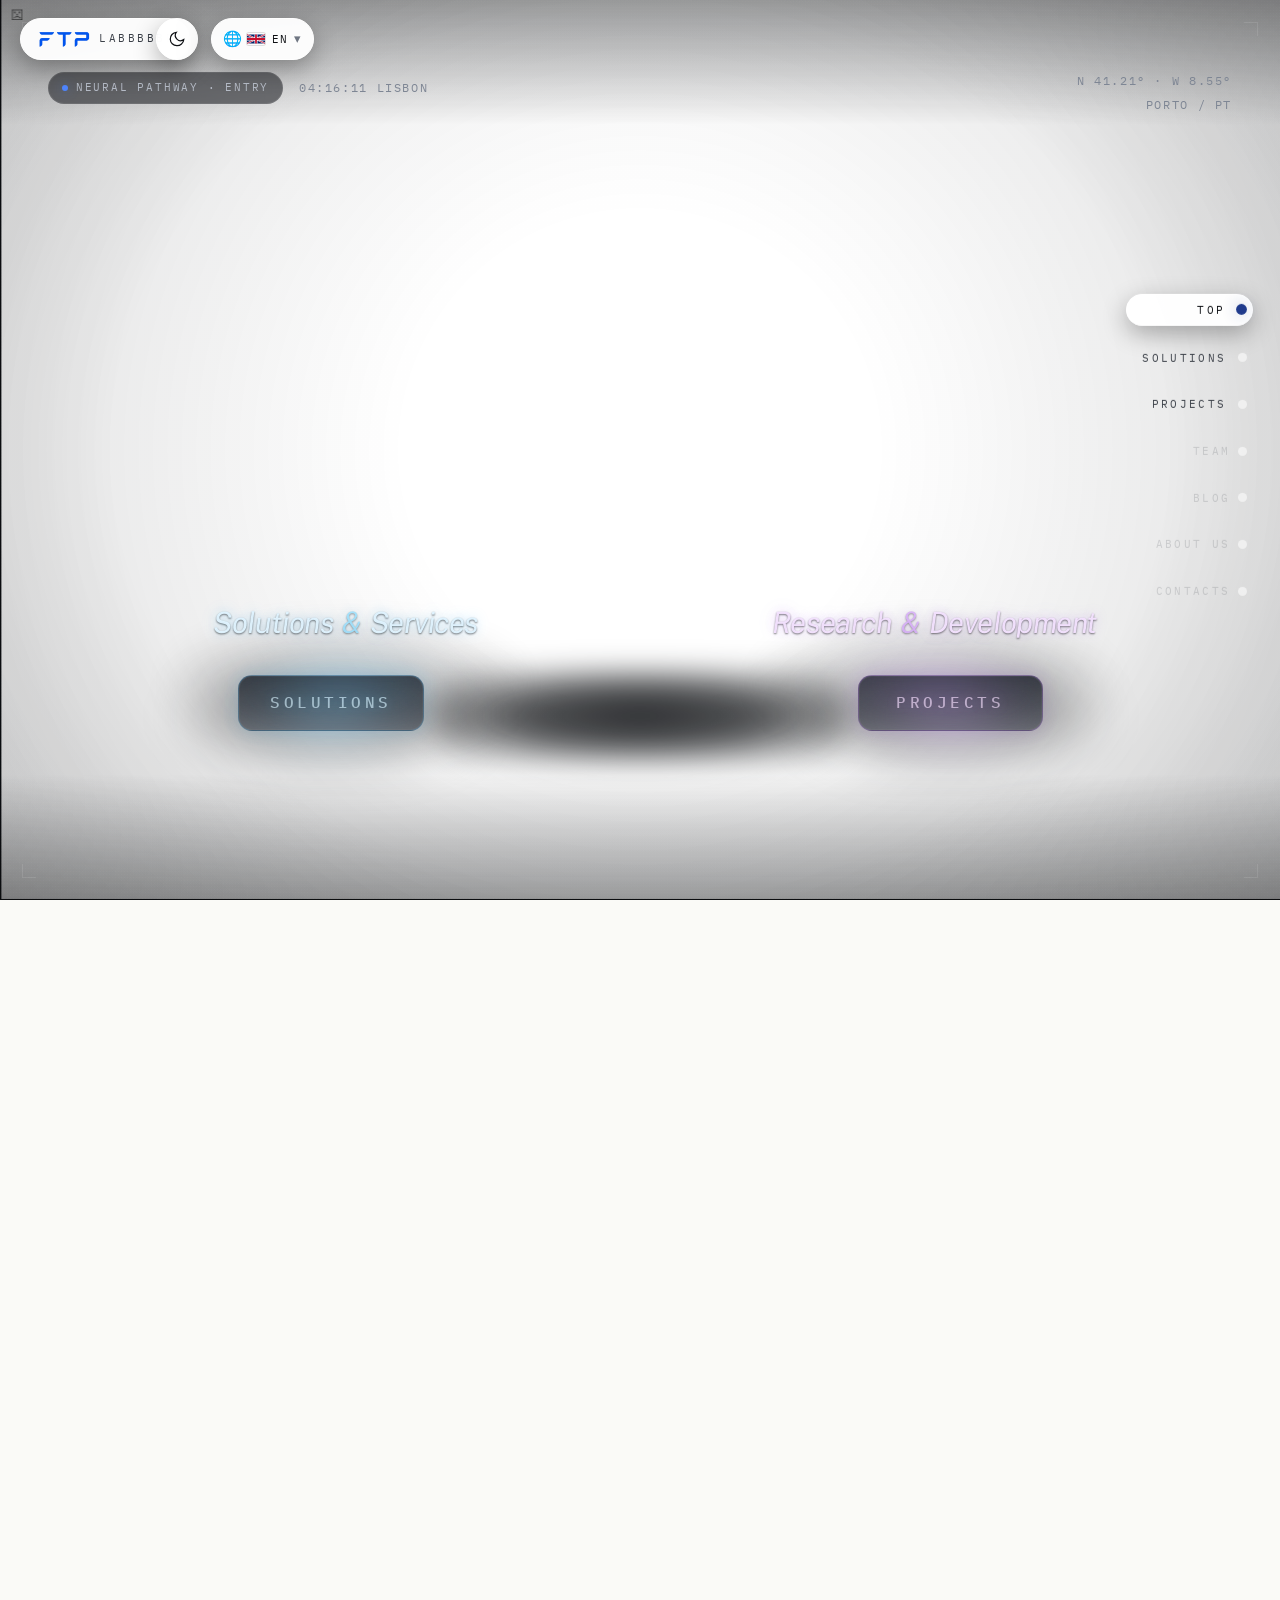
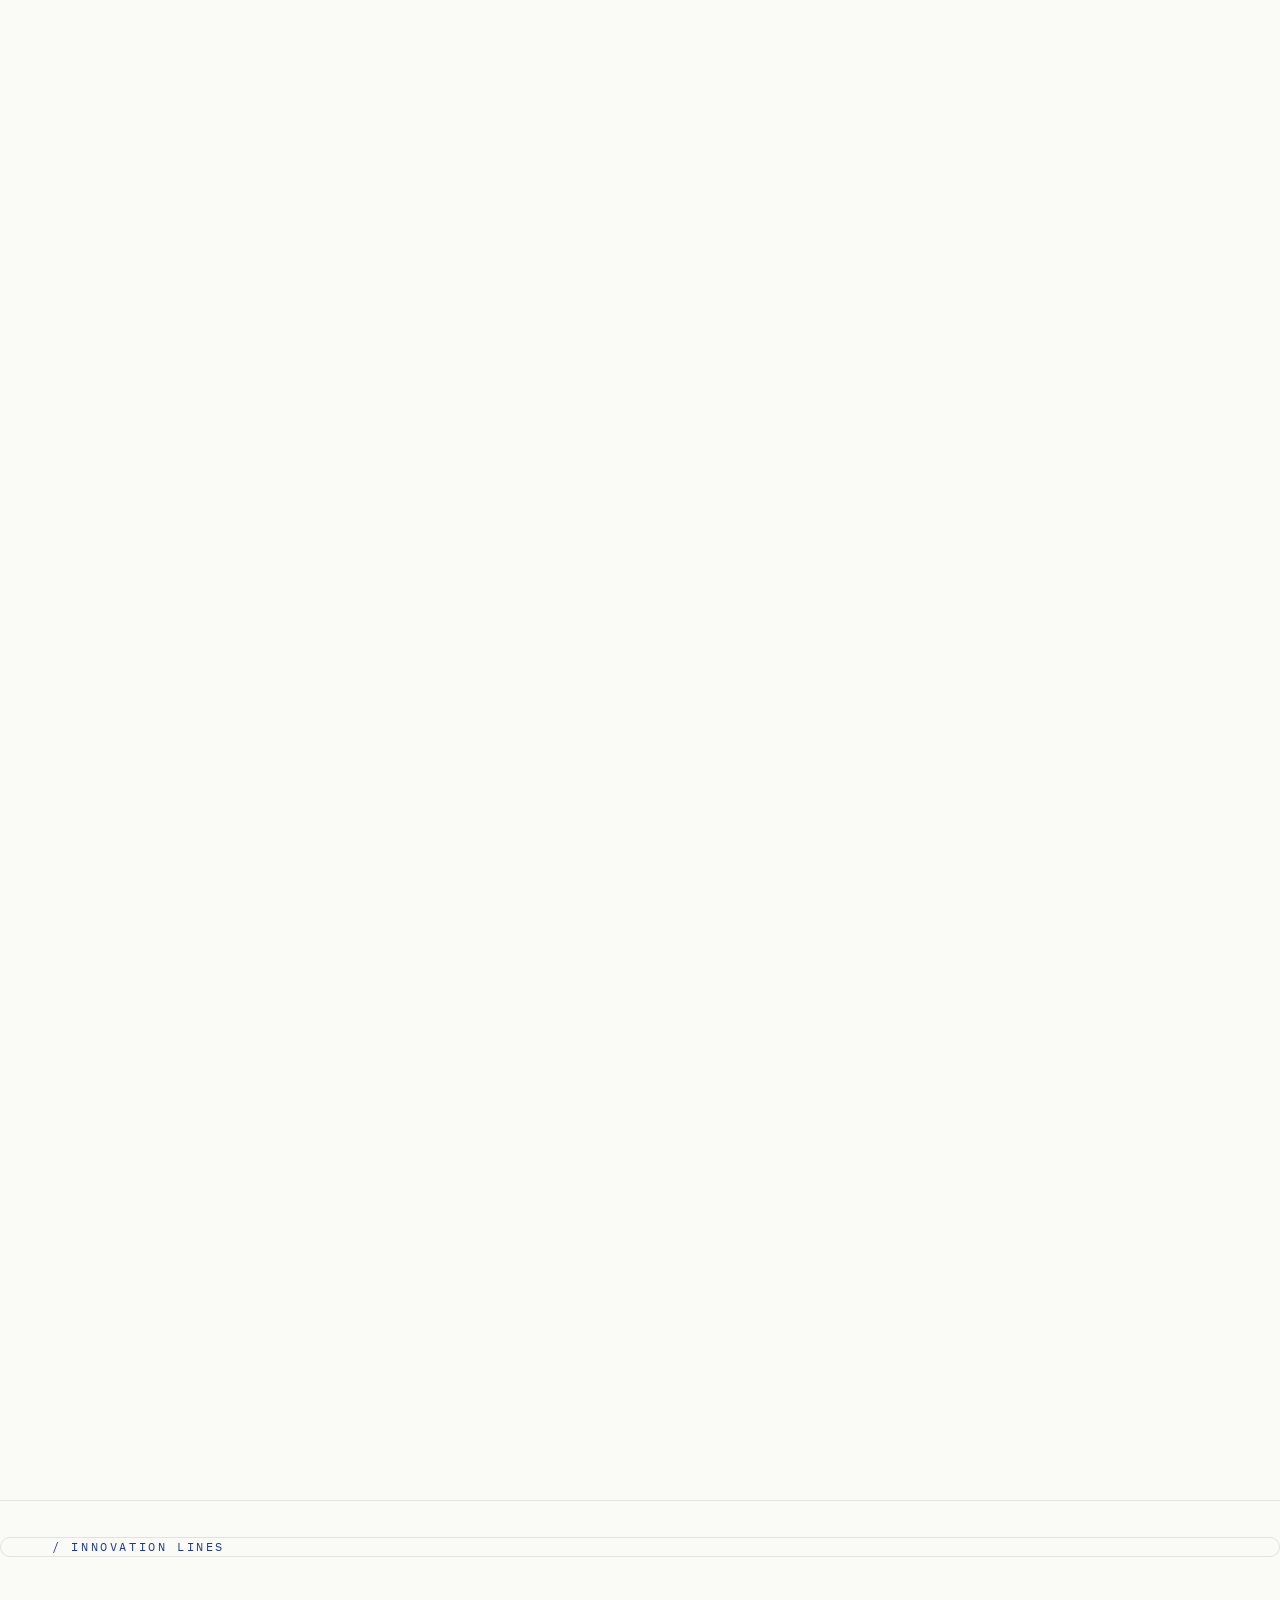
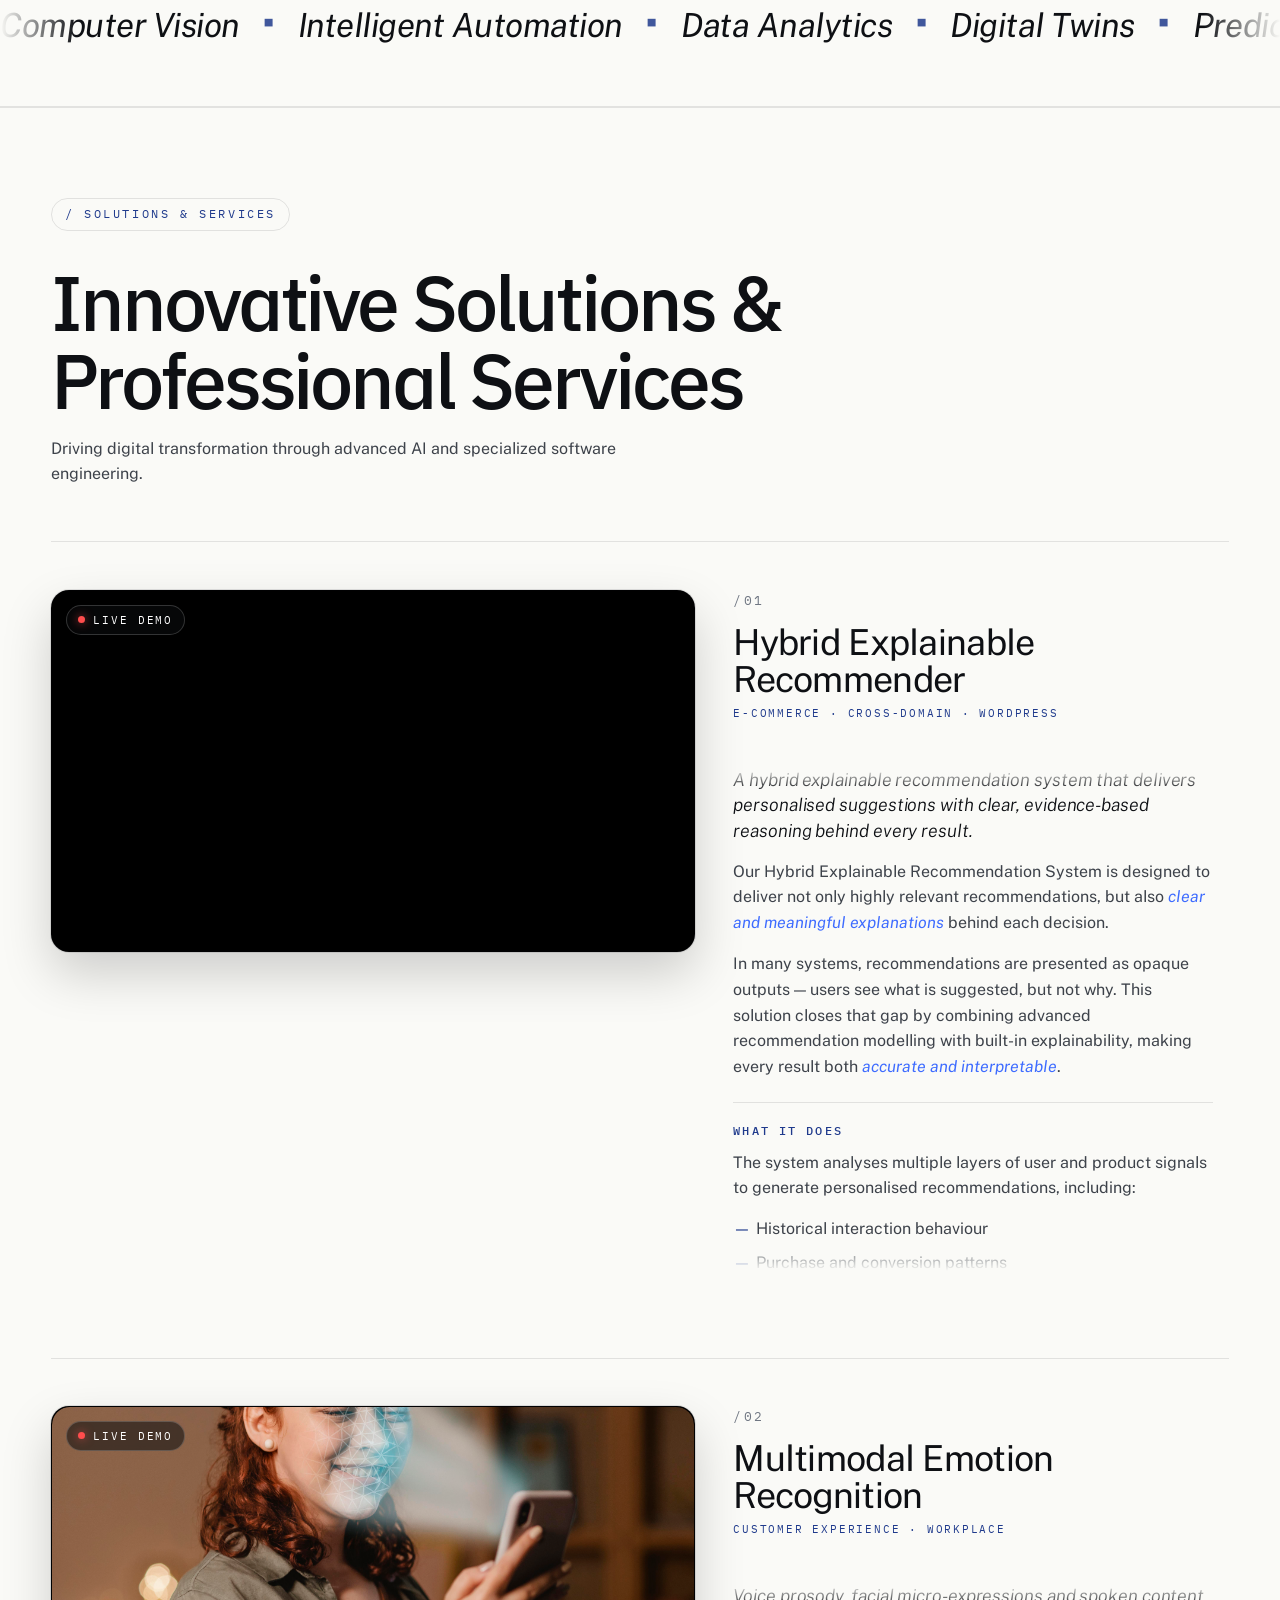
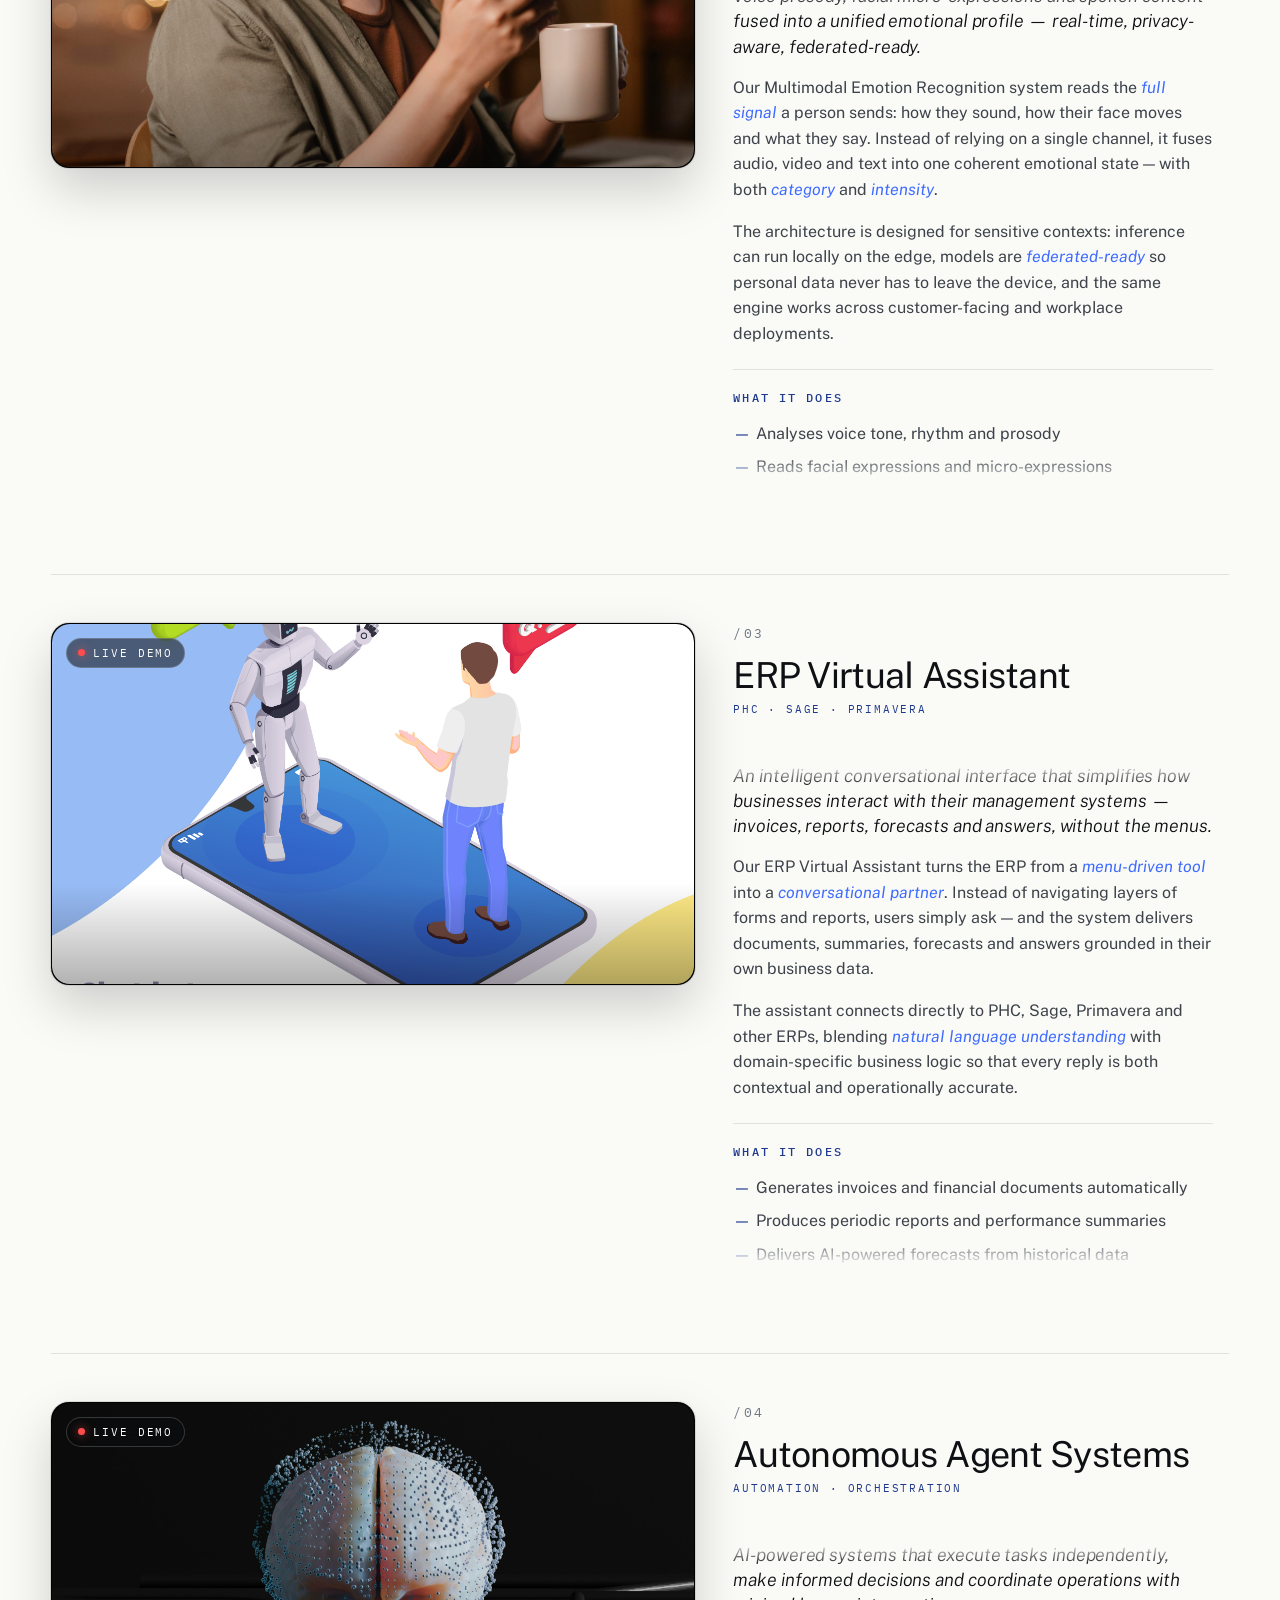
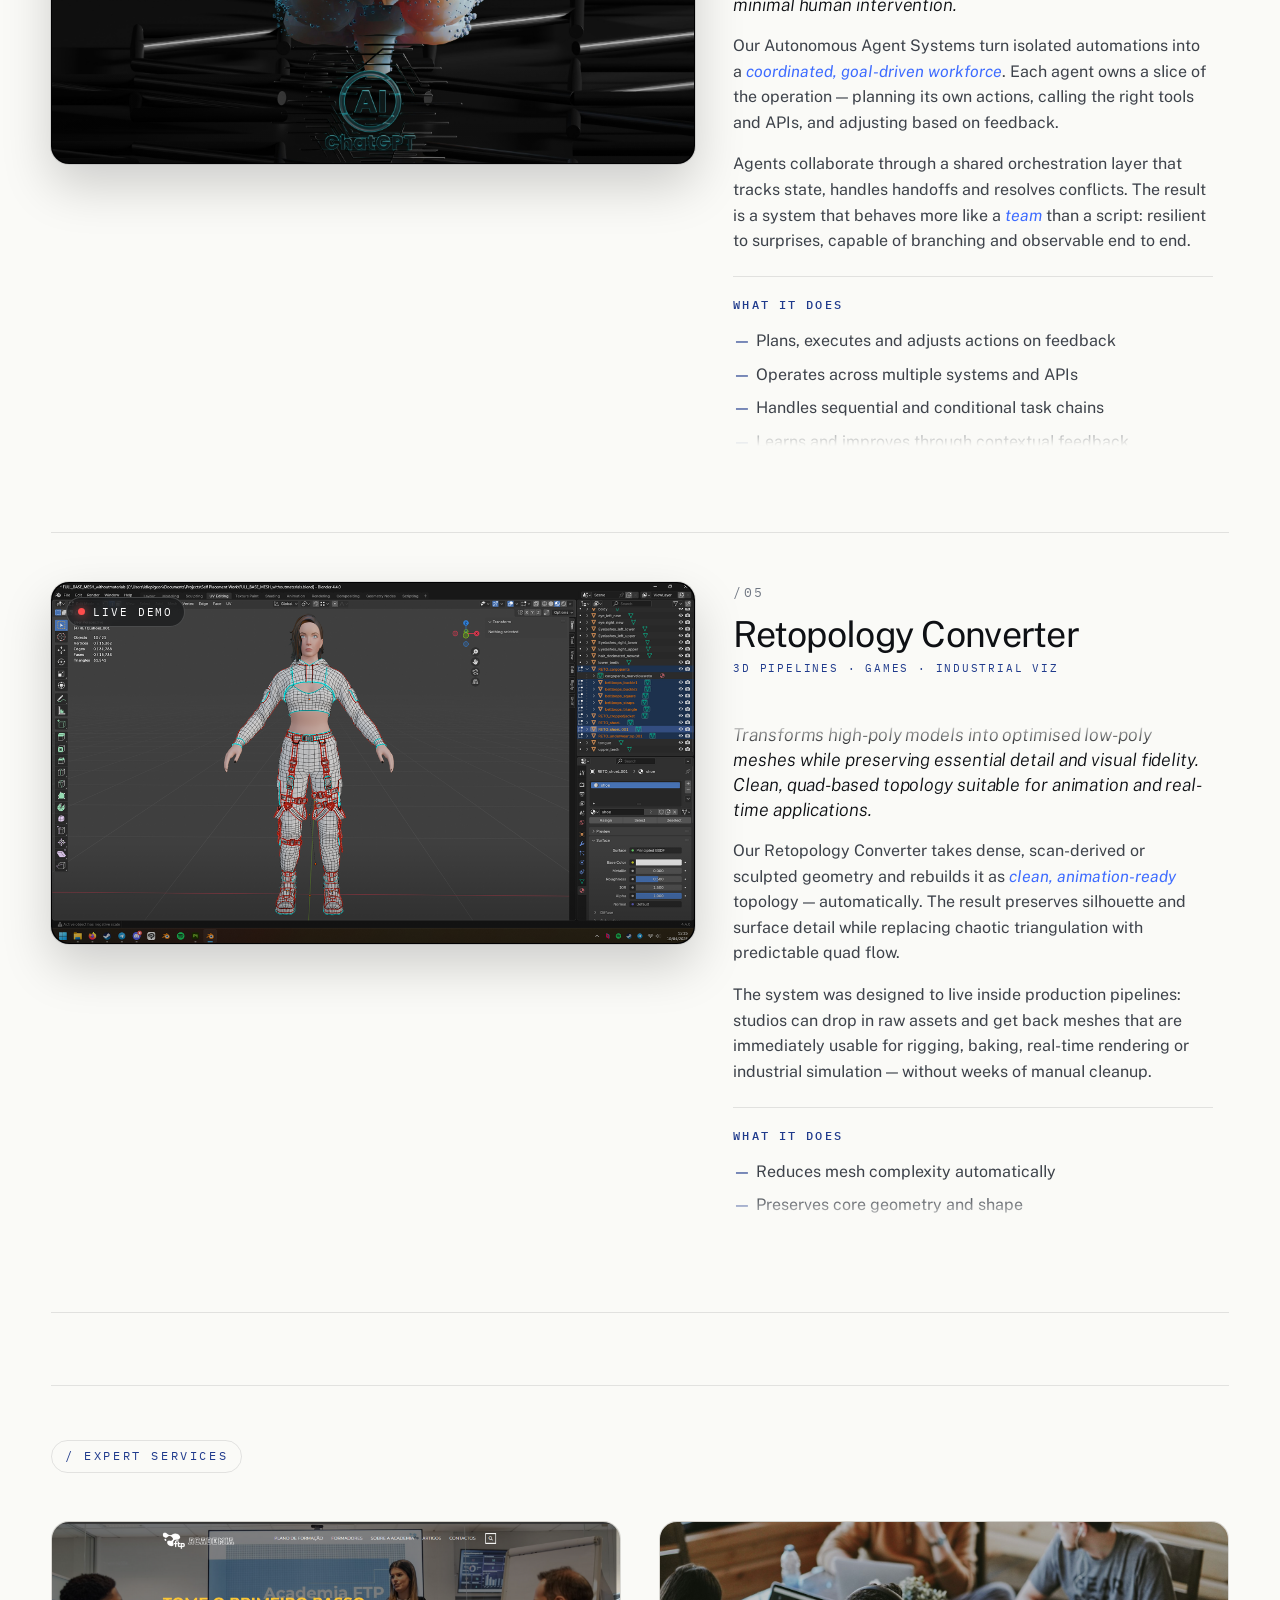
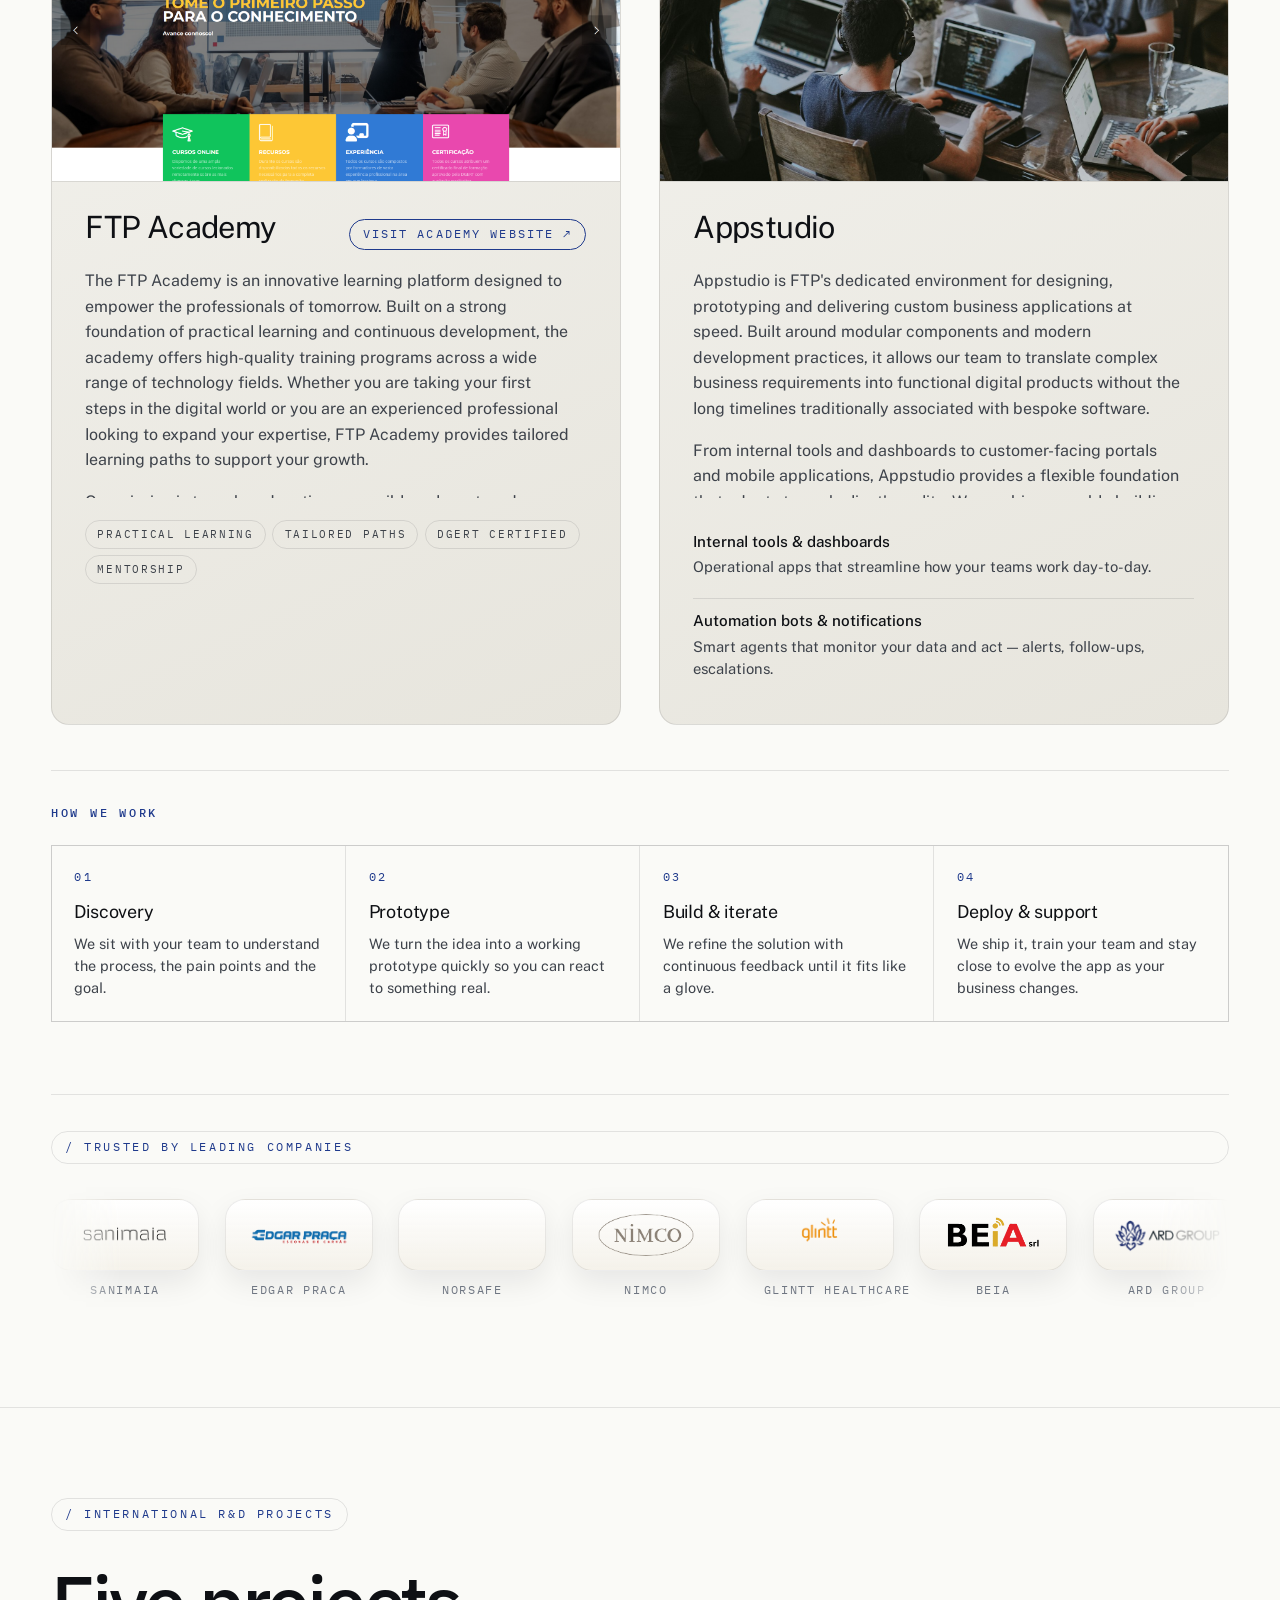
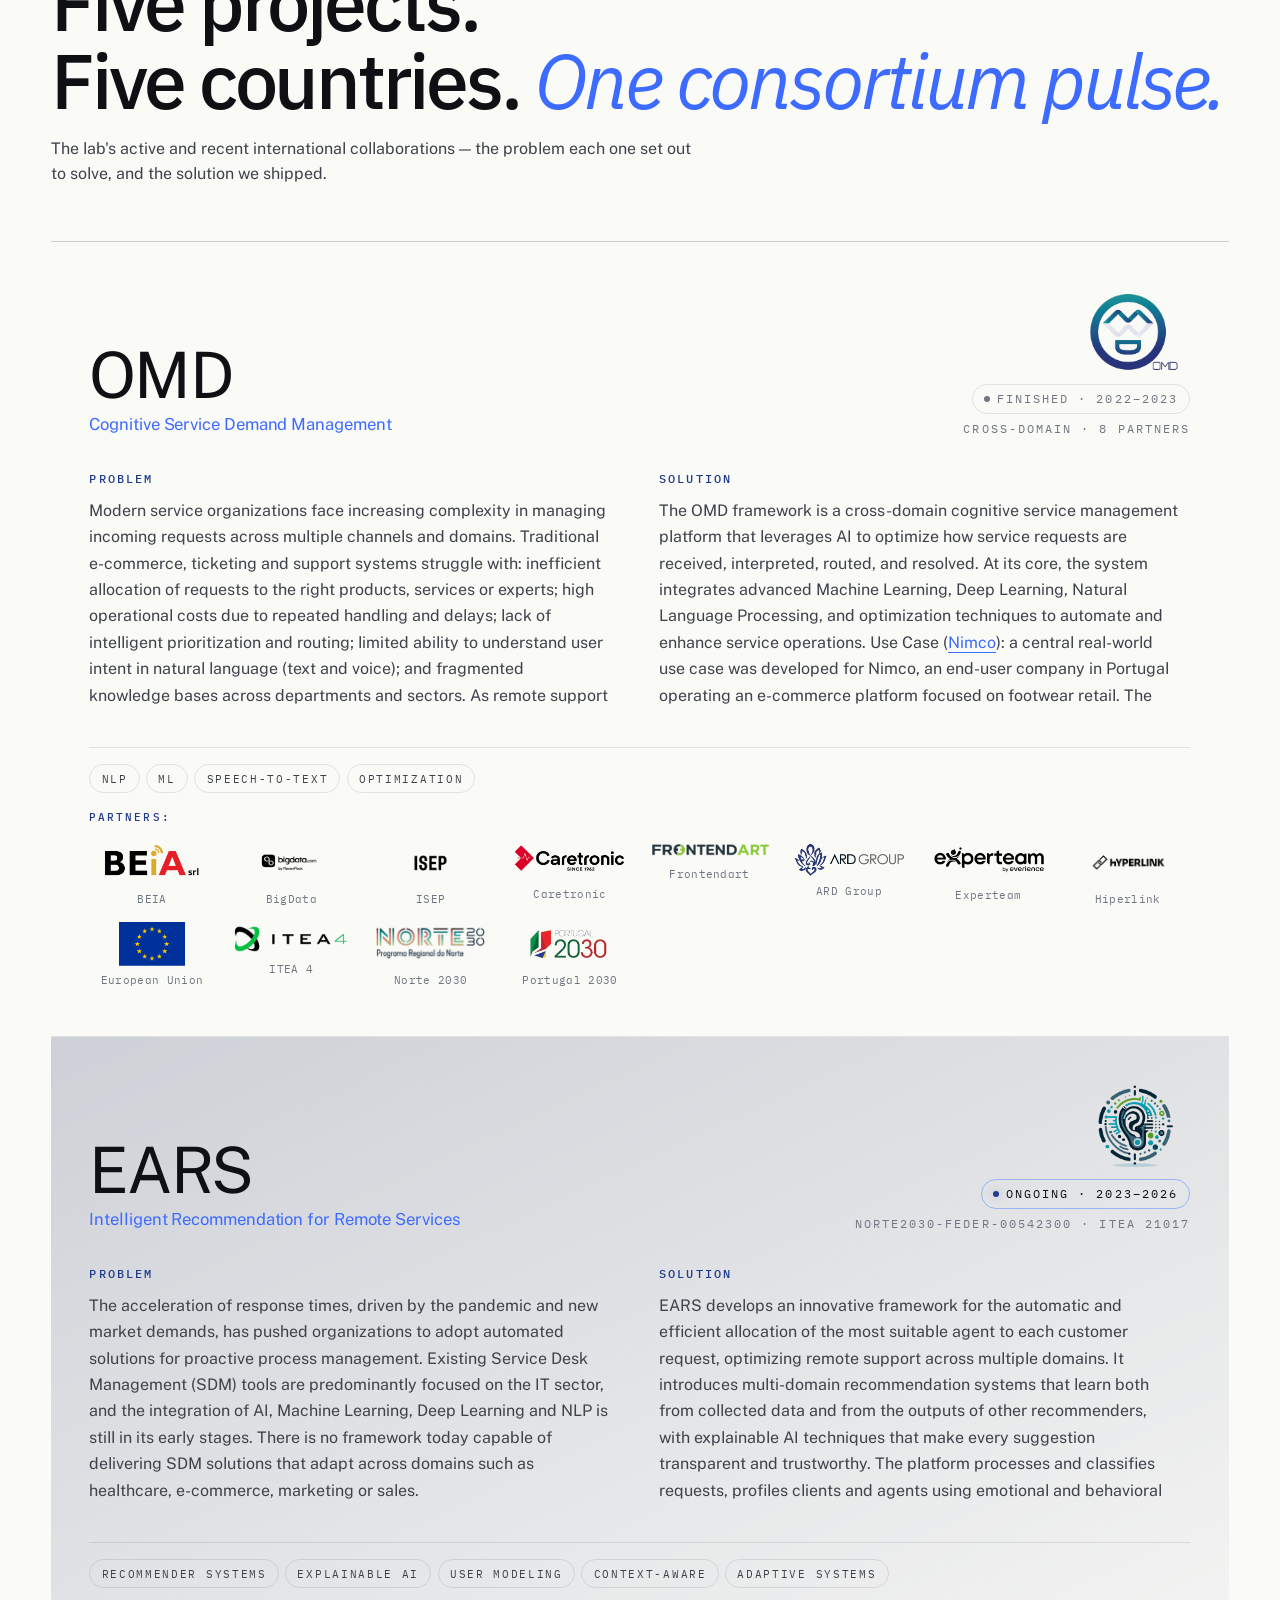
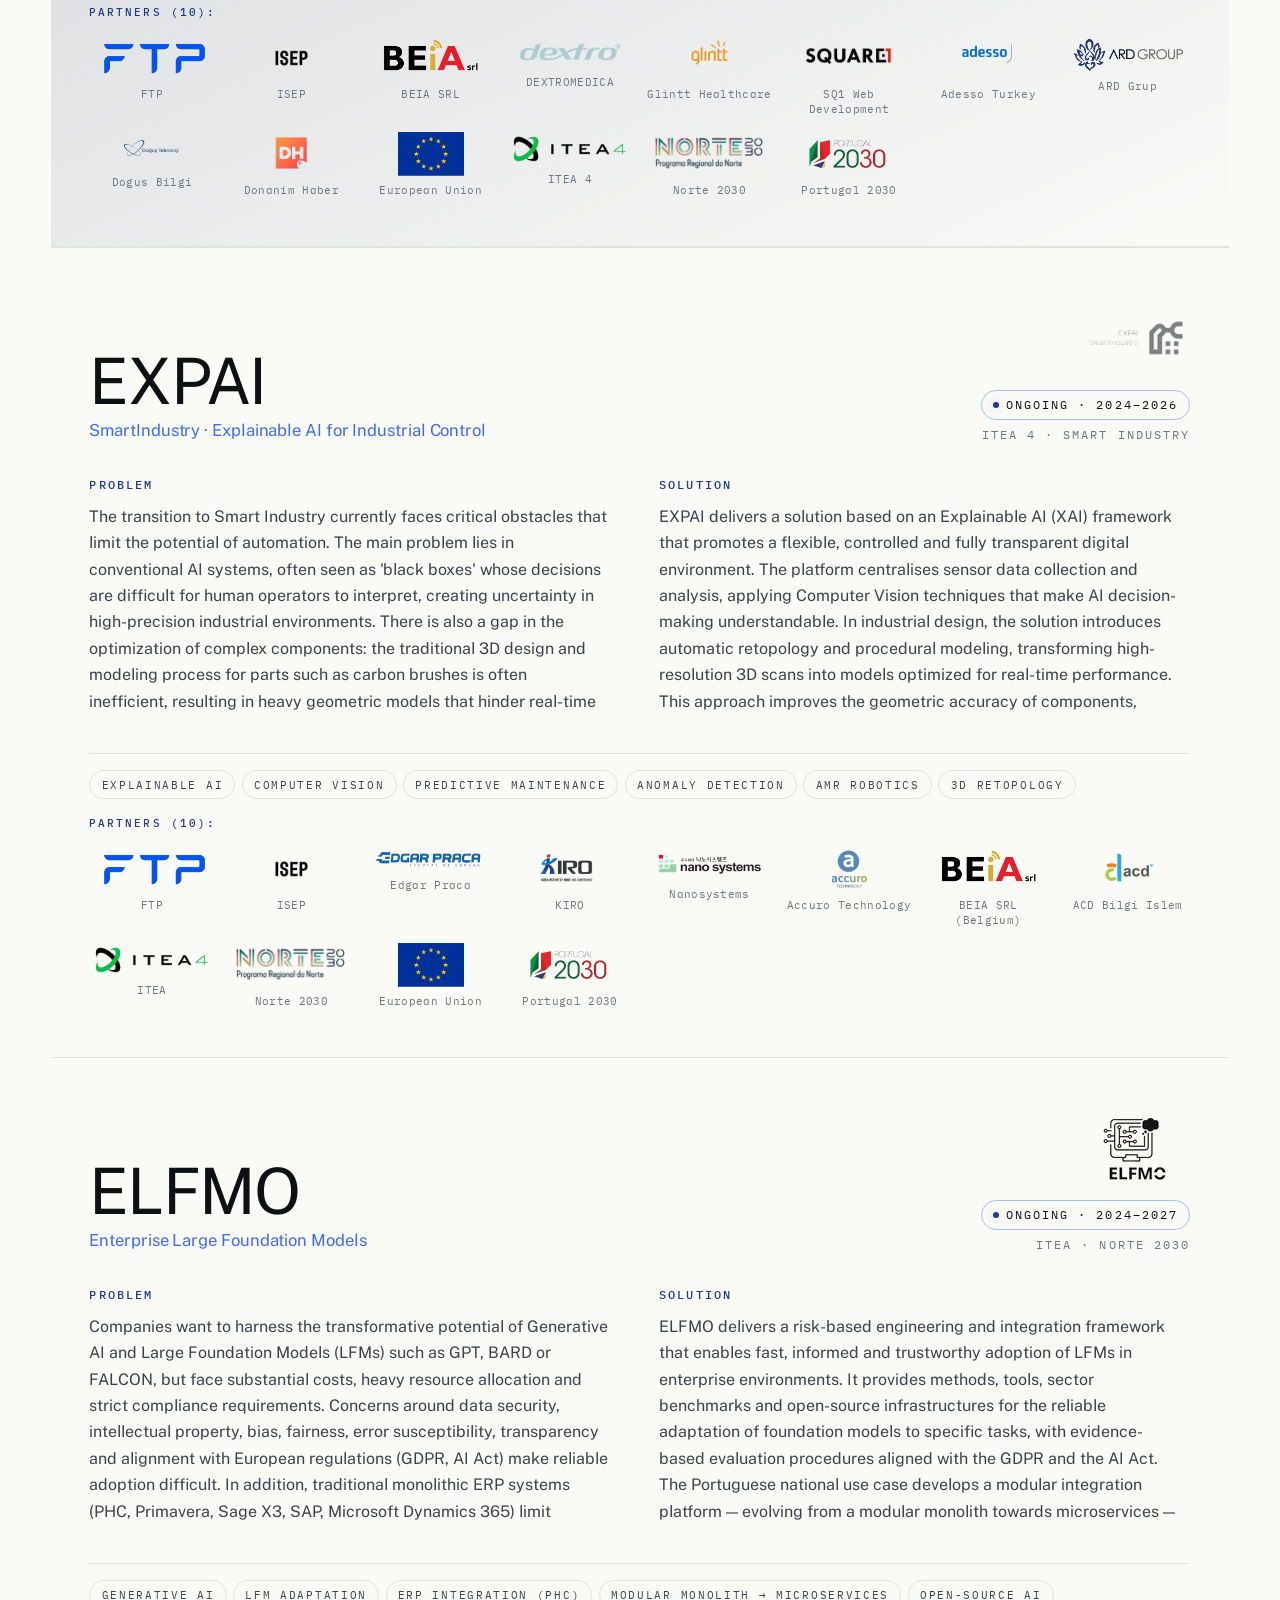
==== commit 8edde7df: "Teste_updates_Plesk" ====
--- a/index.html
+++ b/index.html
@@ -24,7 +24,7 @@
      first load, then the phrase fades in. -->
 <a class="brand" href="#top" aria-label="FTP â€” Home" title="FTP">
   <img class="brand__logo" src="assets/ftp-logo.png" alt="FTP" width="56" height="22" />
-  <span class="brand__phrase">Lab</span>
+  <span class="brand__phrase">Labbbbbb</span>
 </a>
 
 <!-- THEME TOGGLE â€” top-left, switches light/dark ============= -->
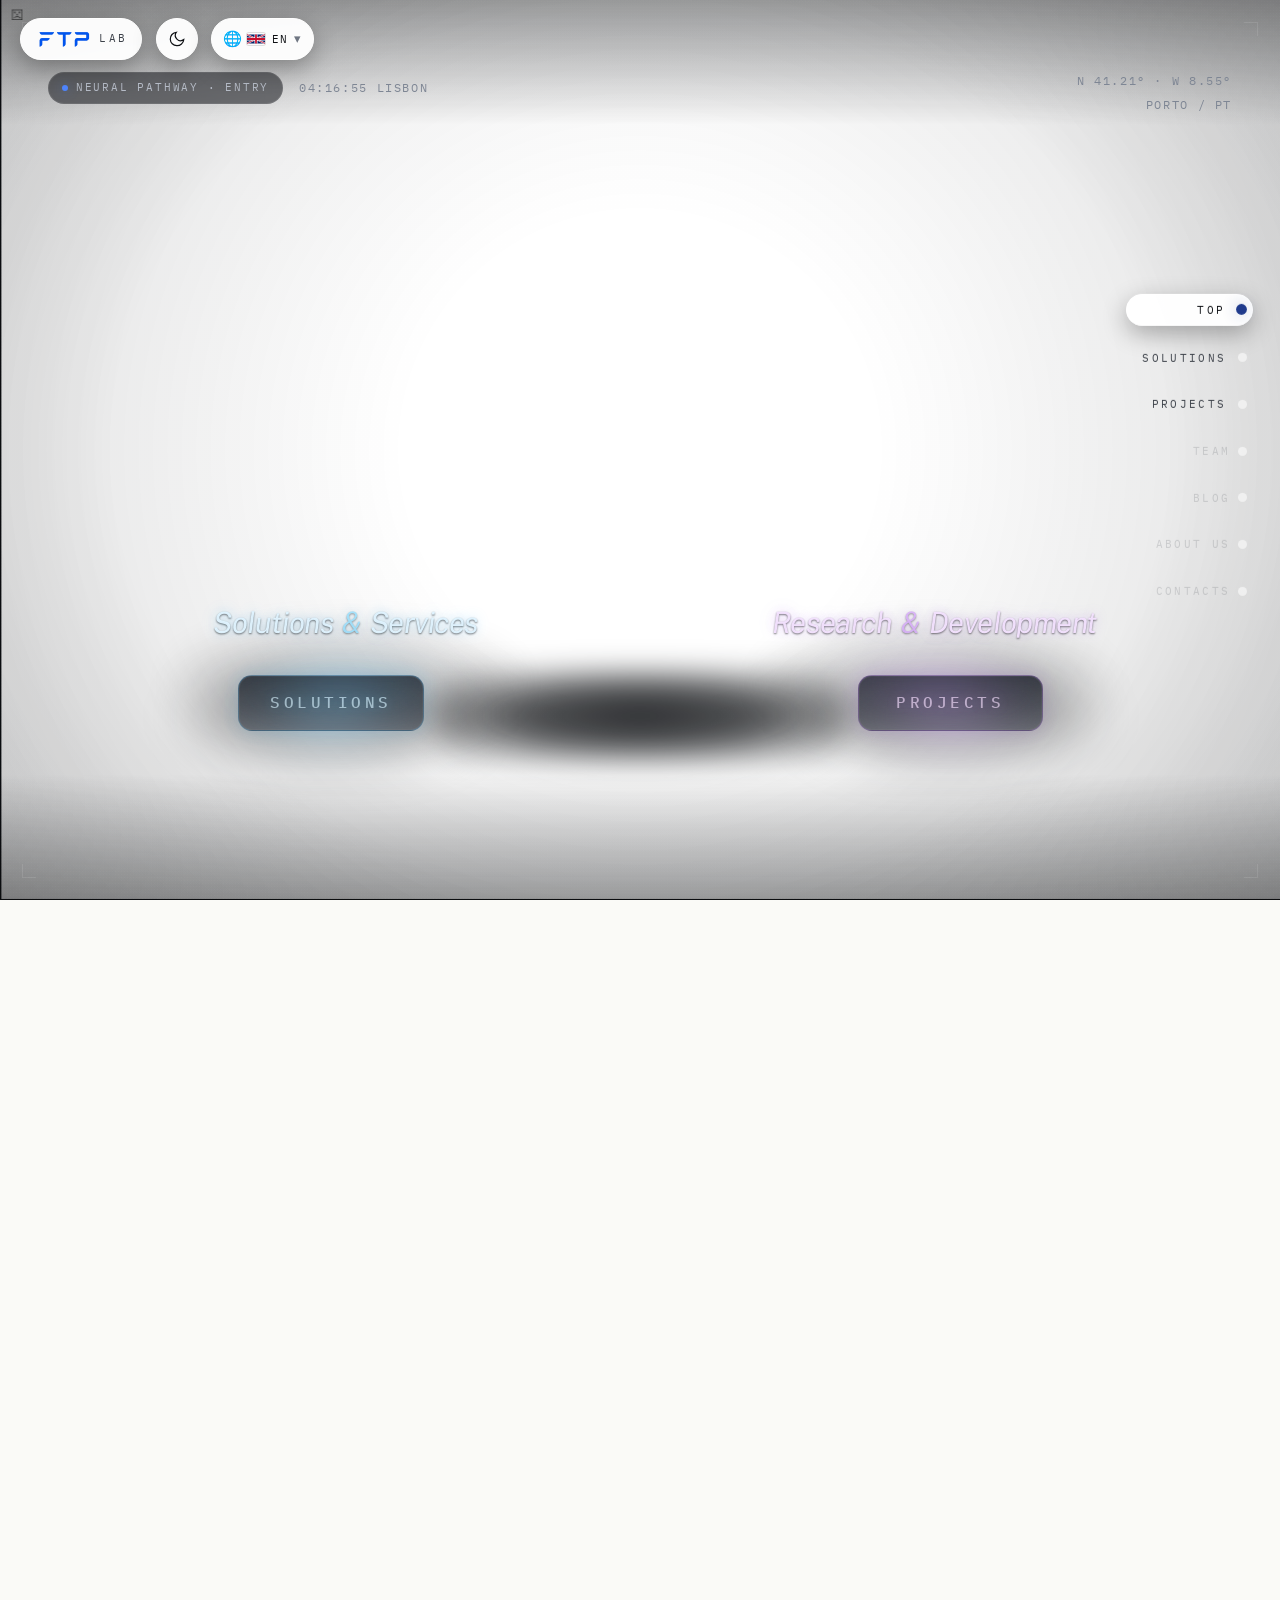
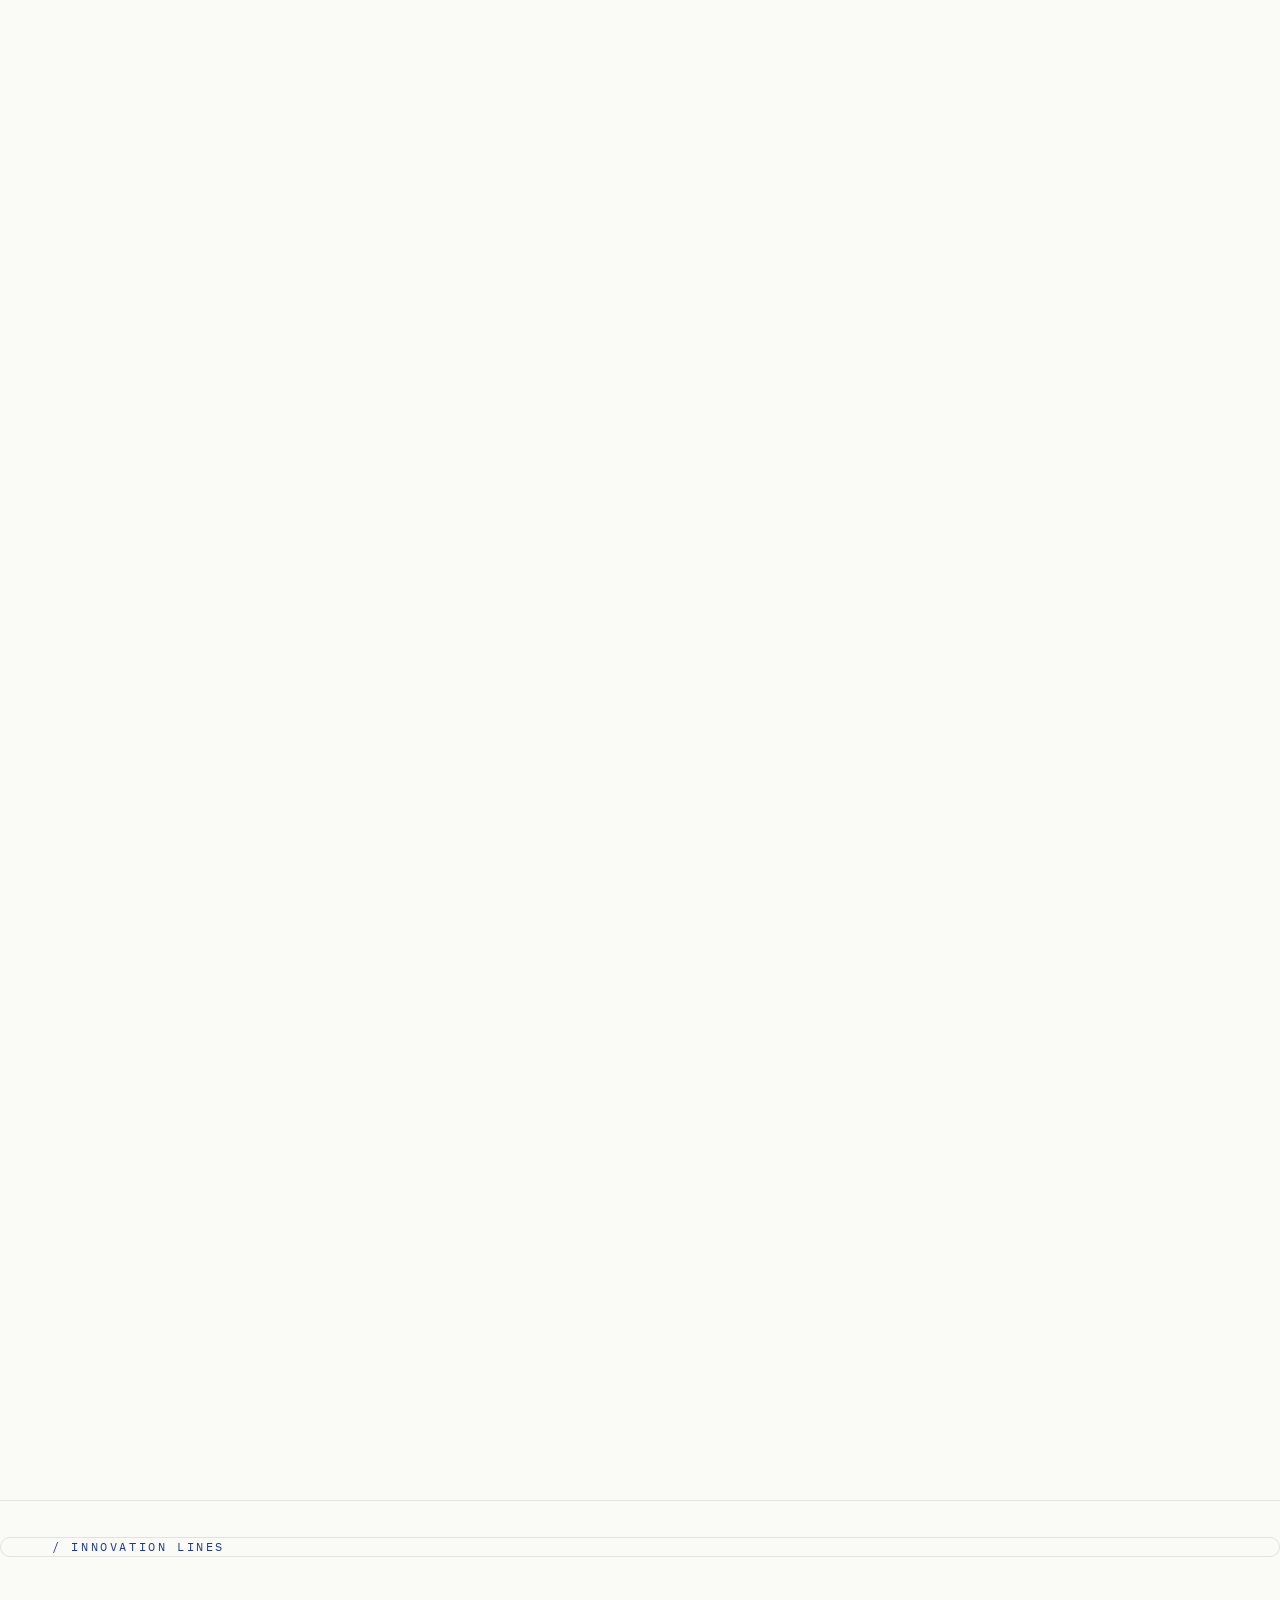
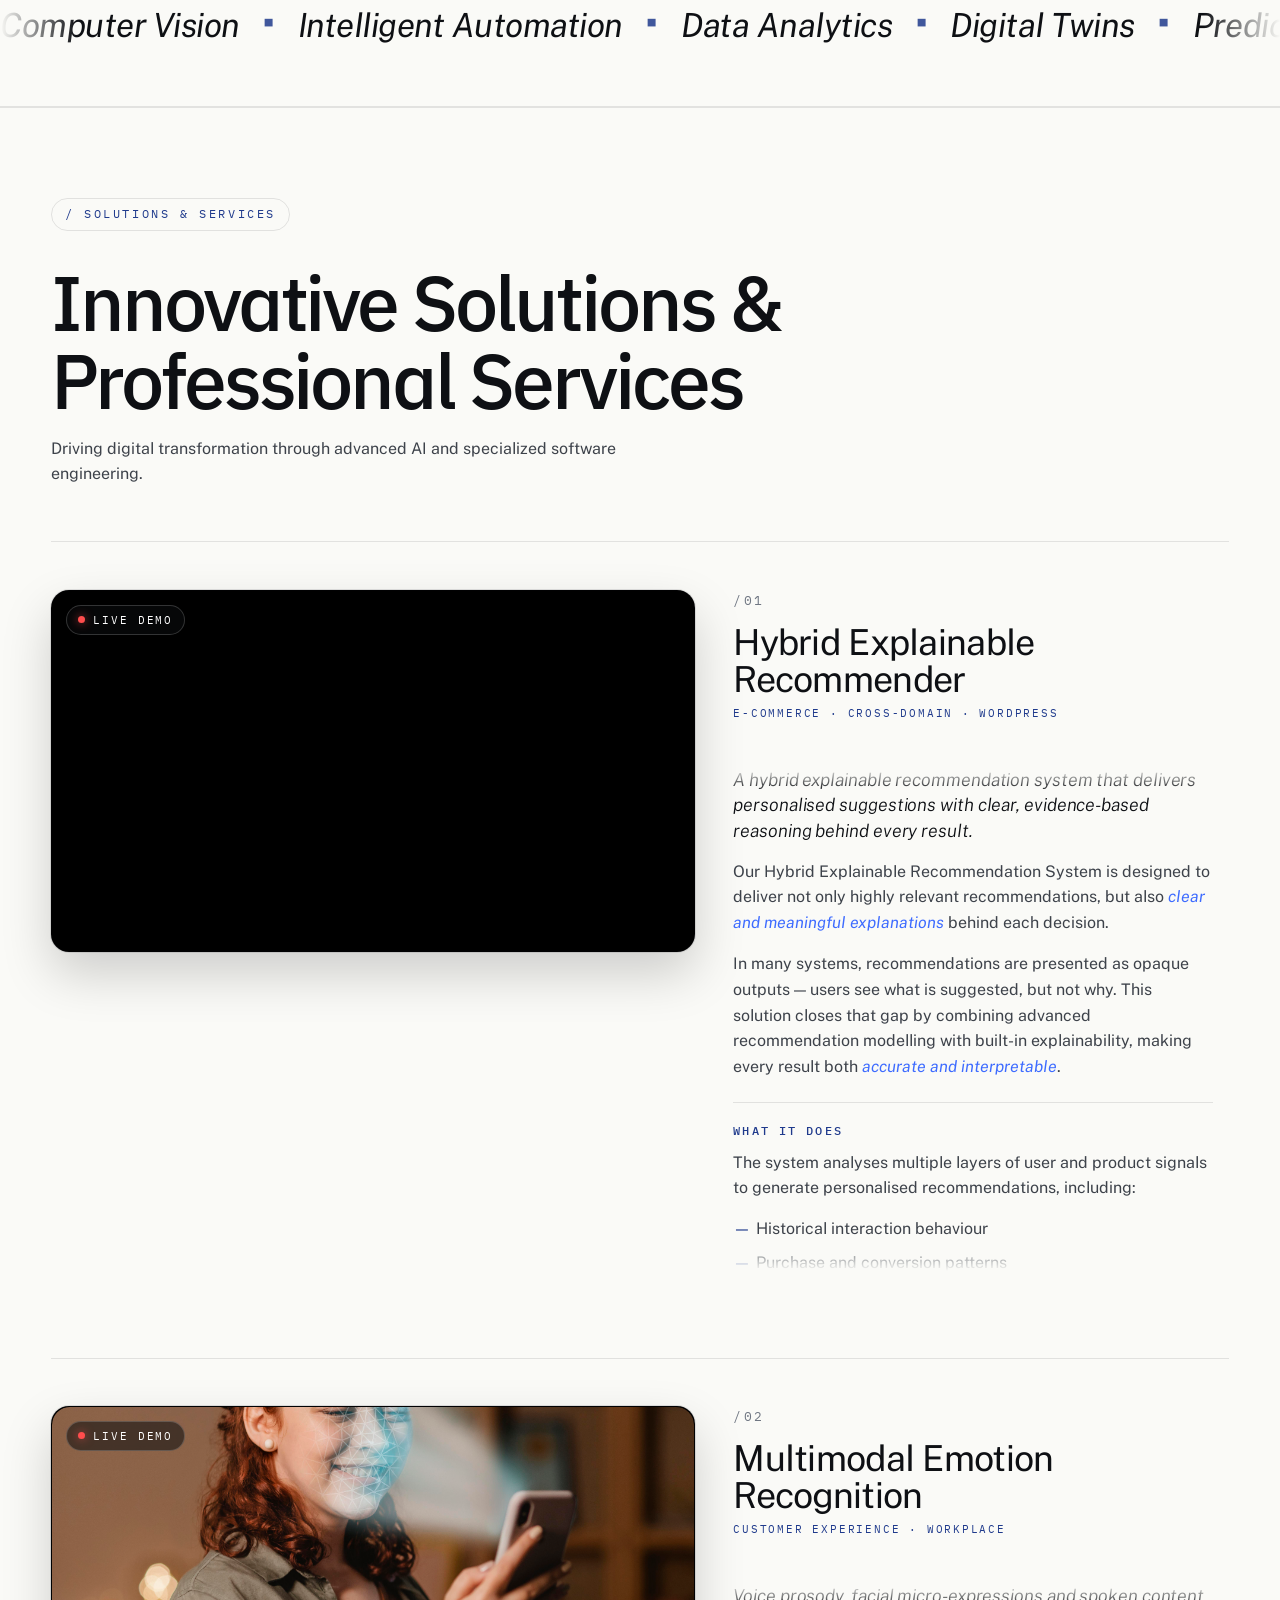
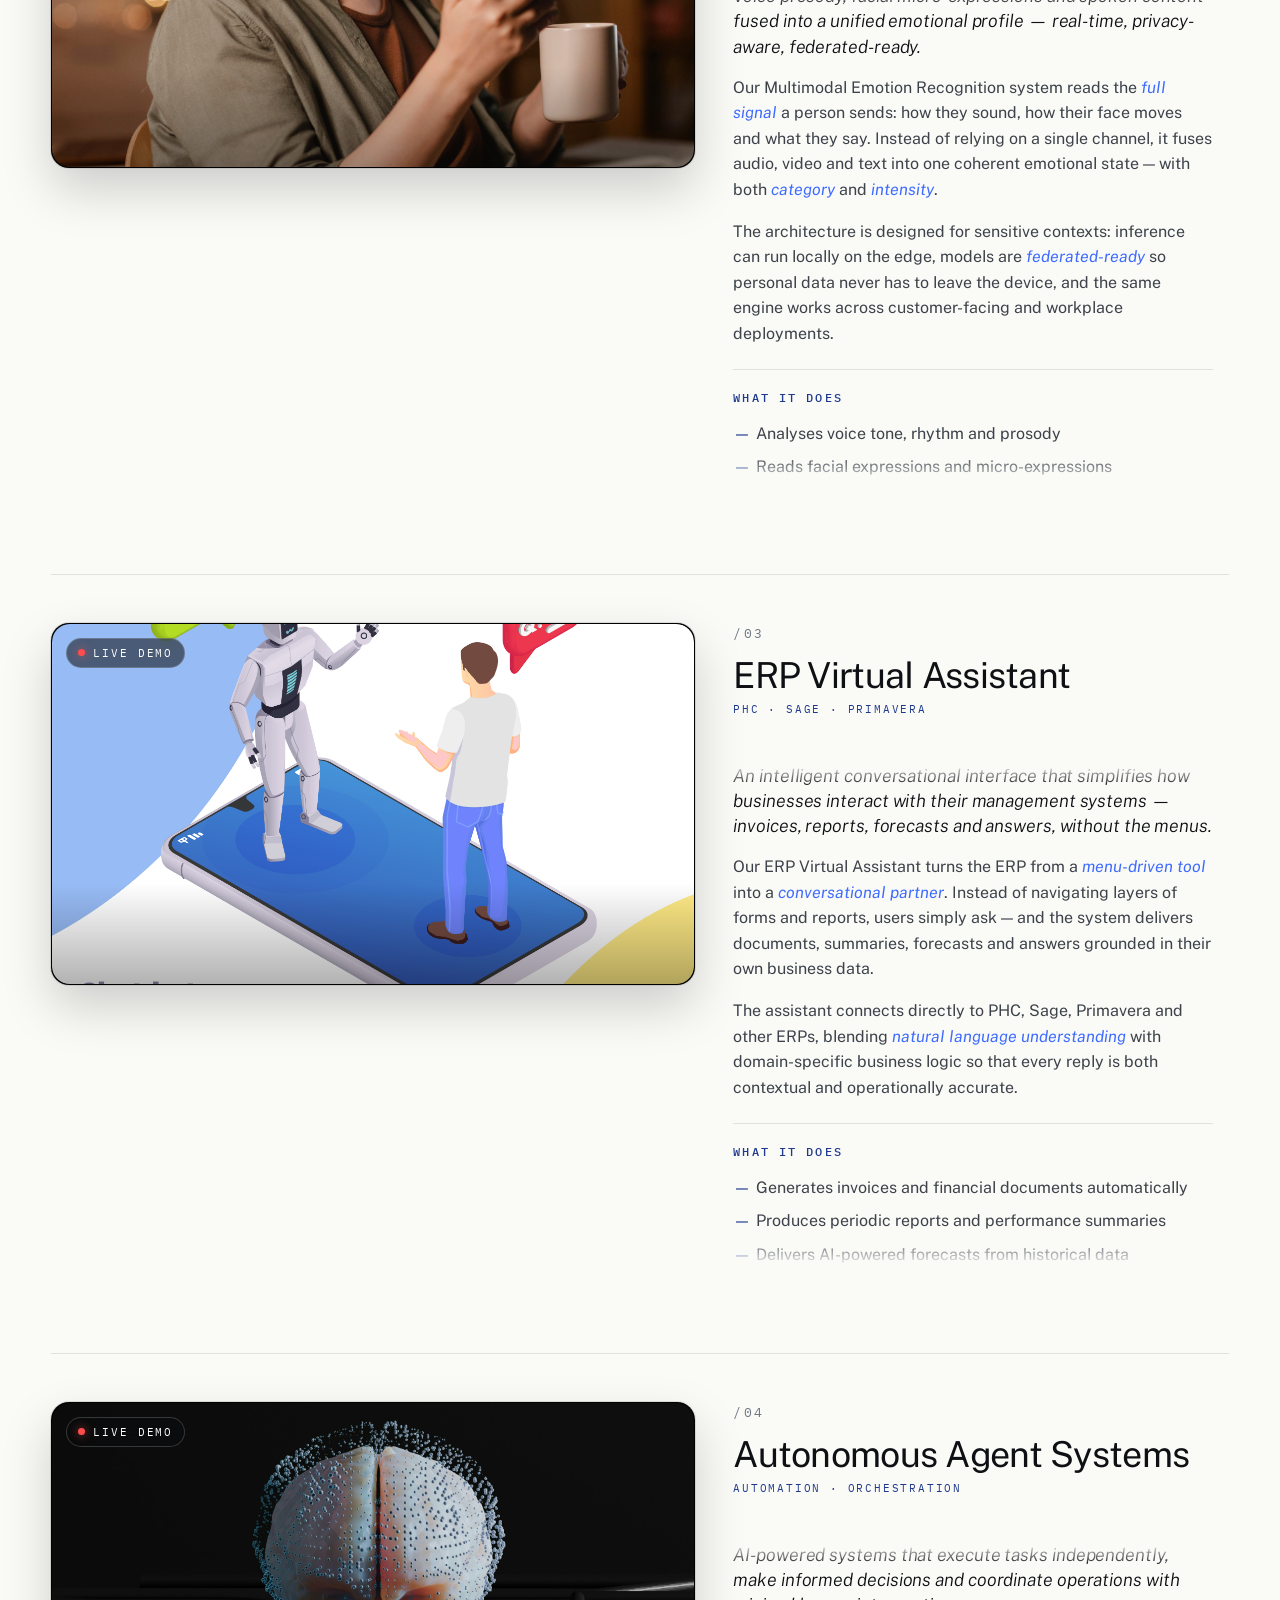
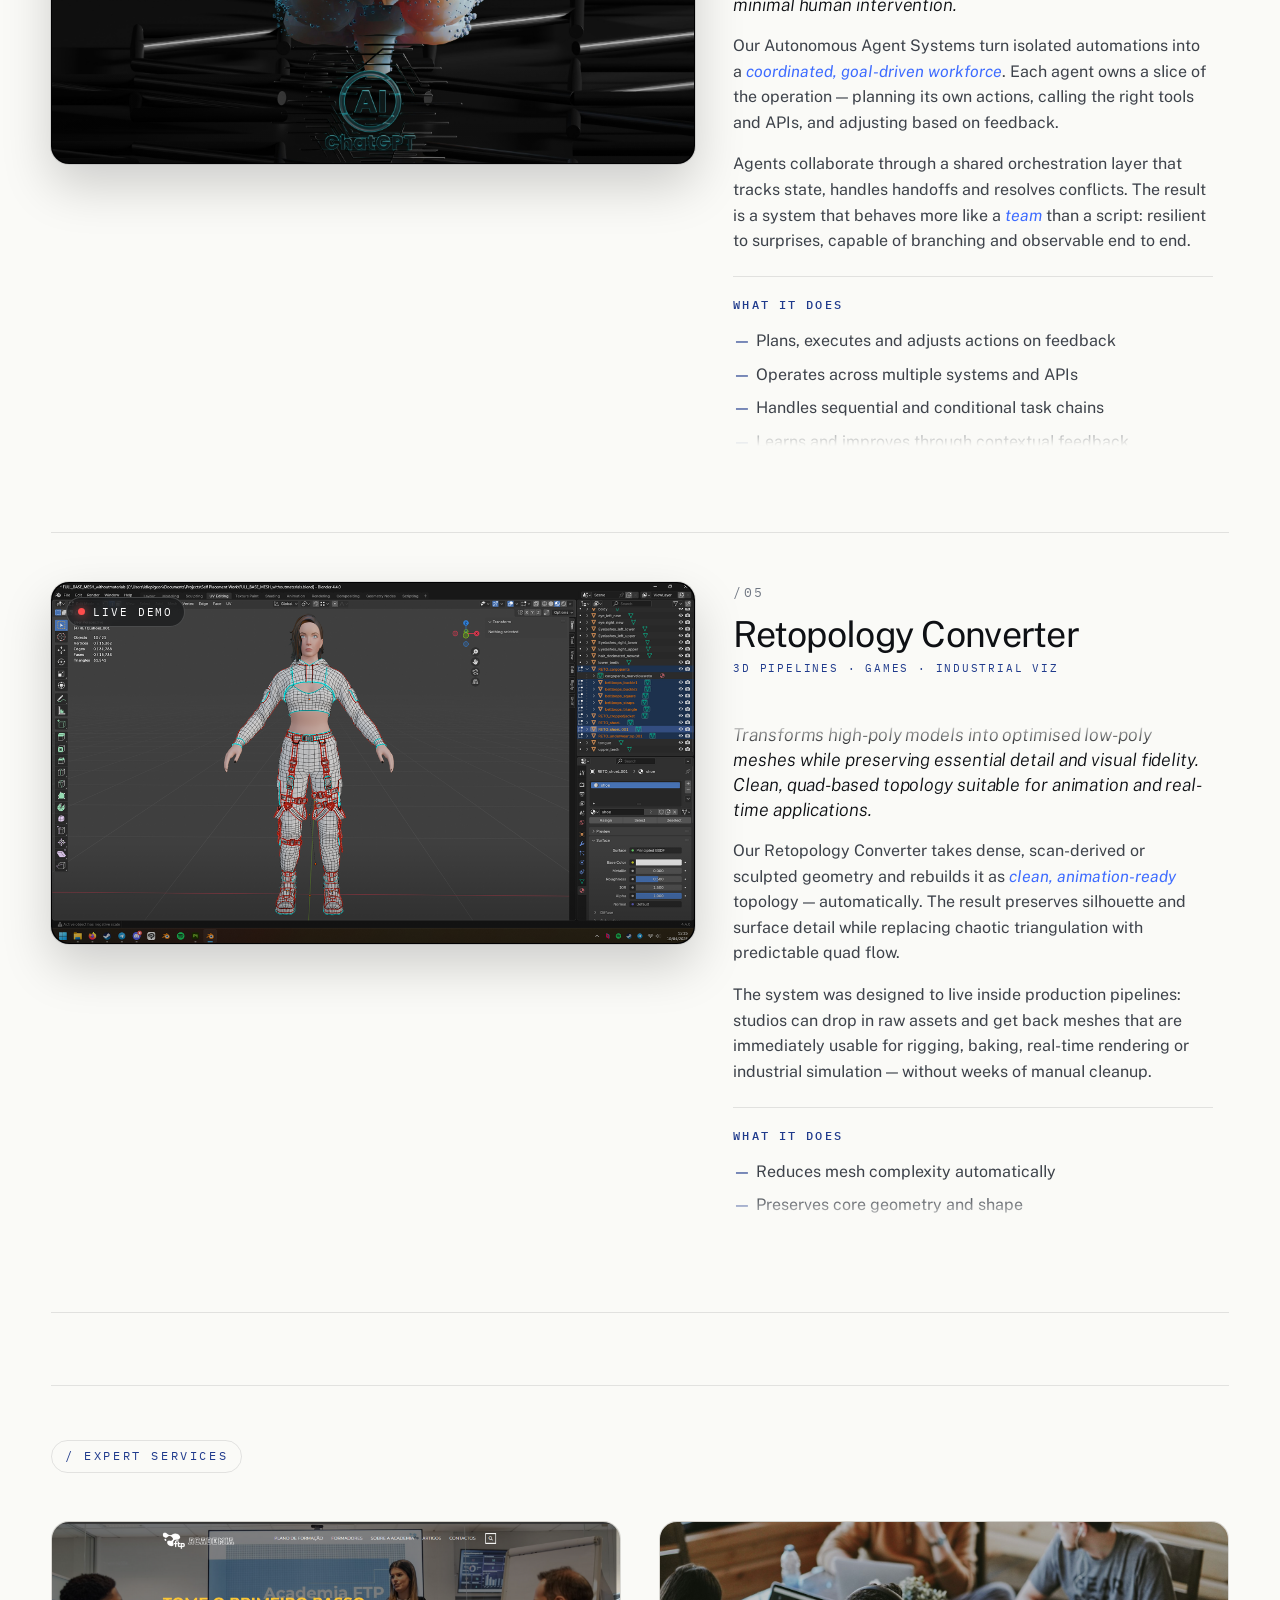
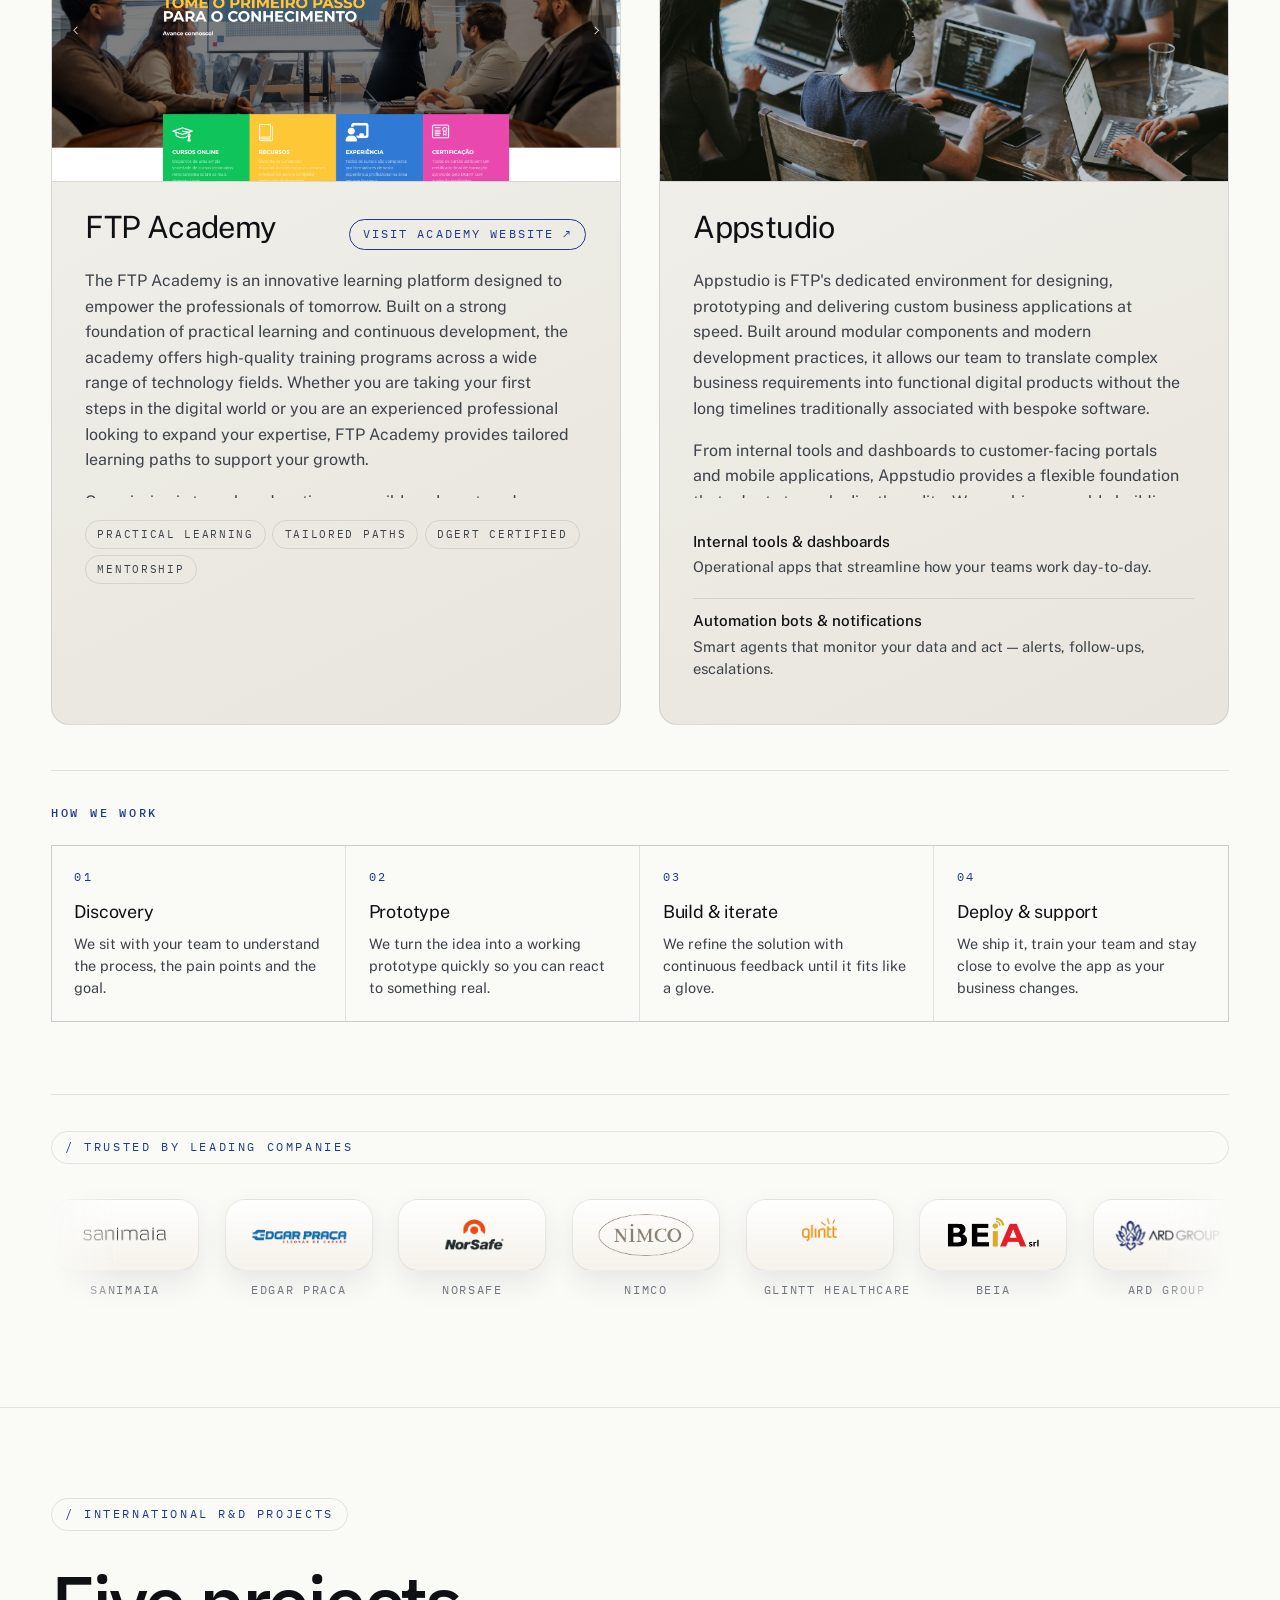
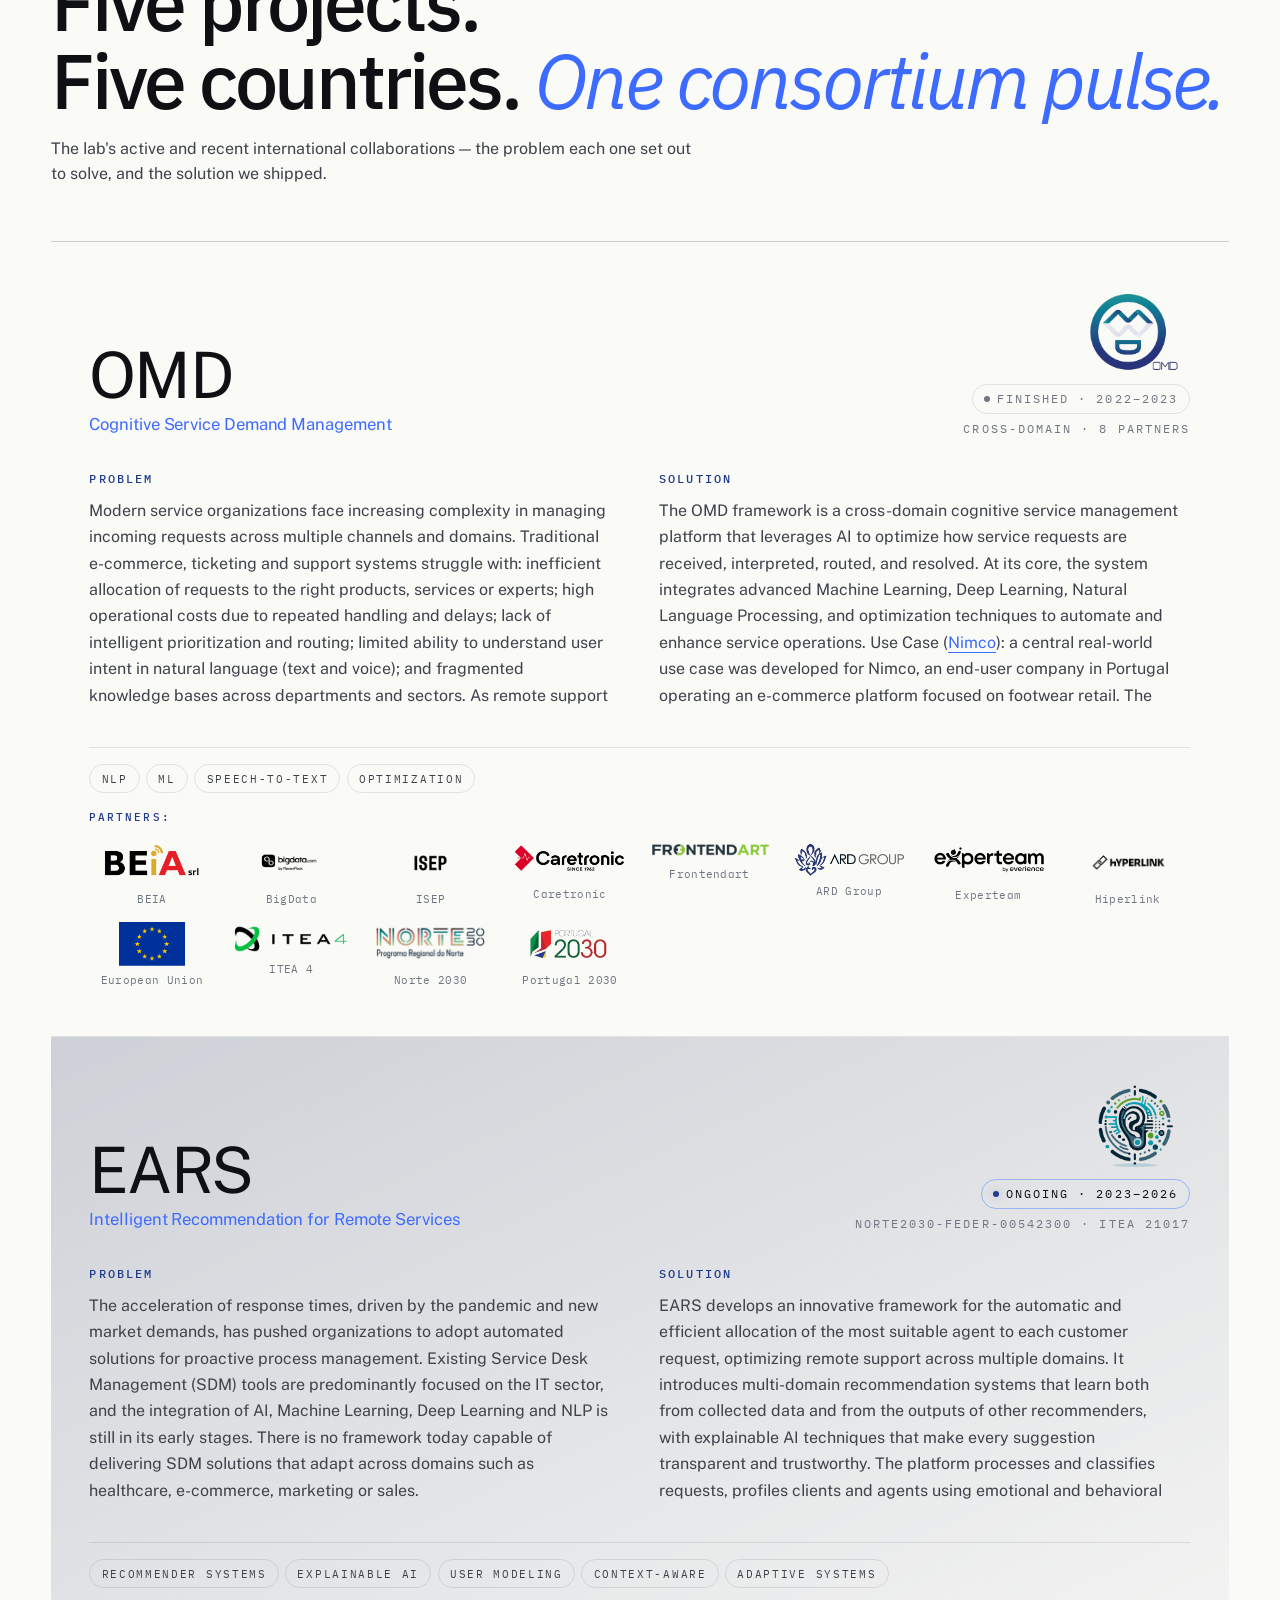
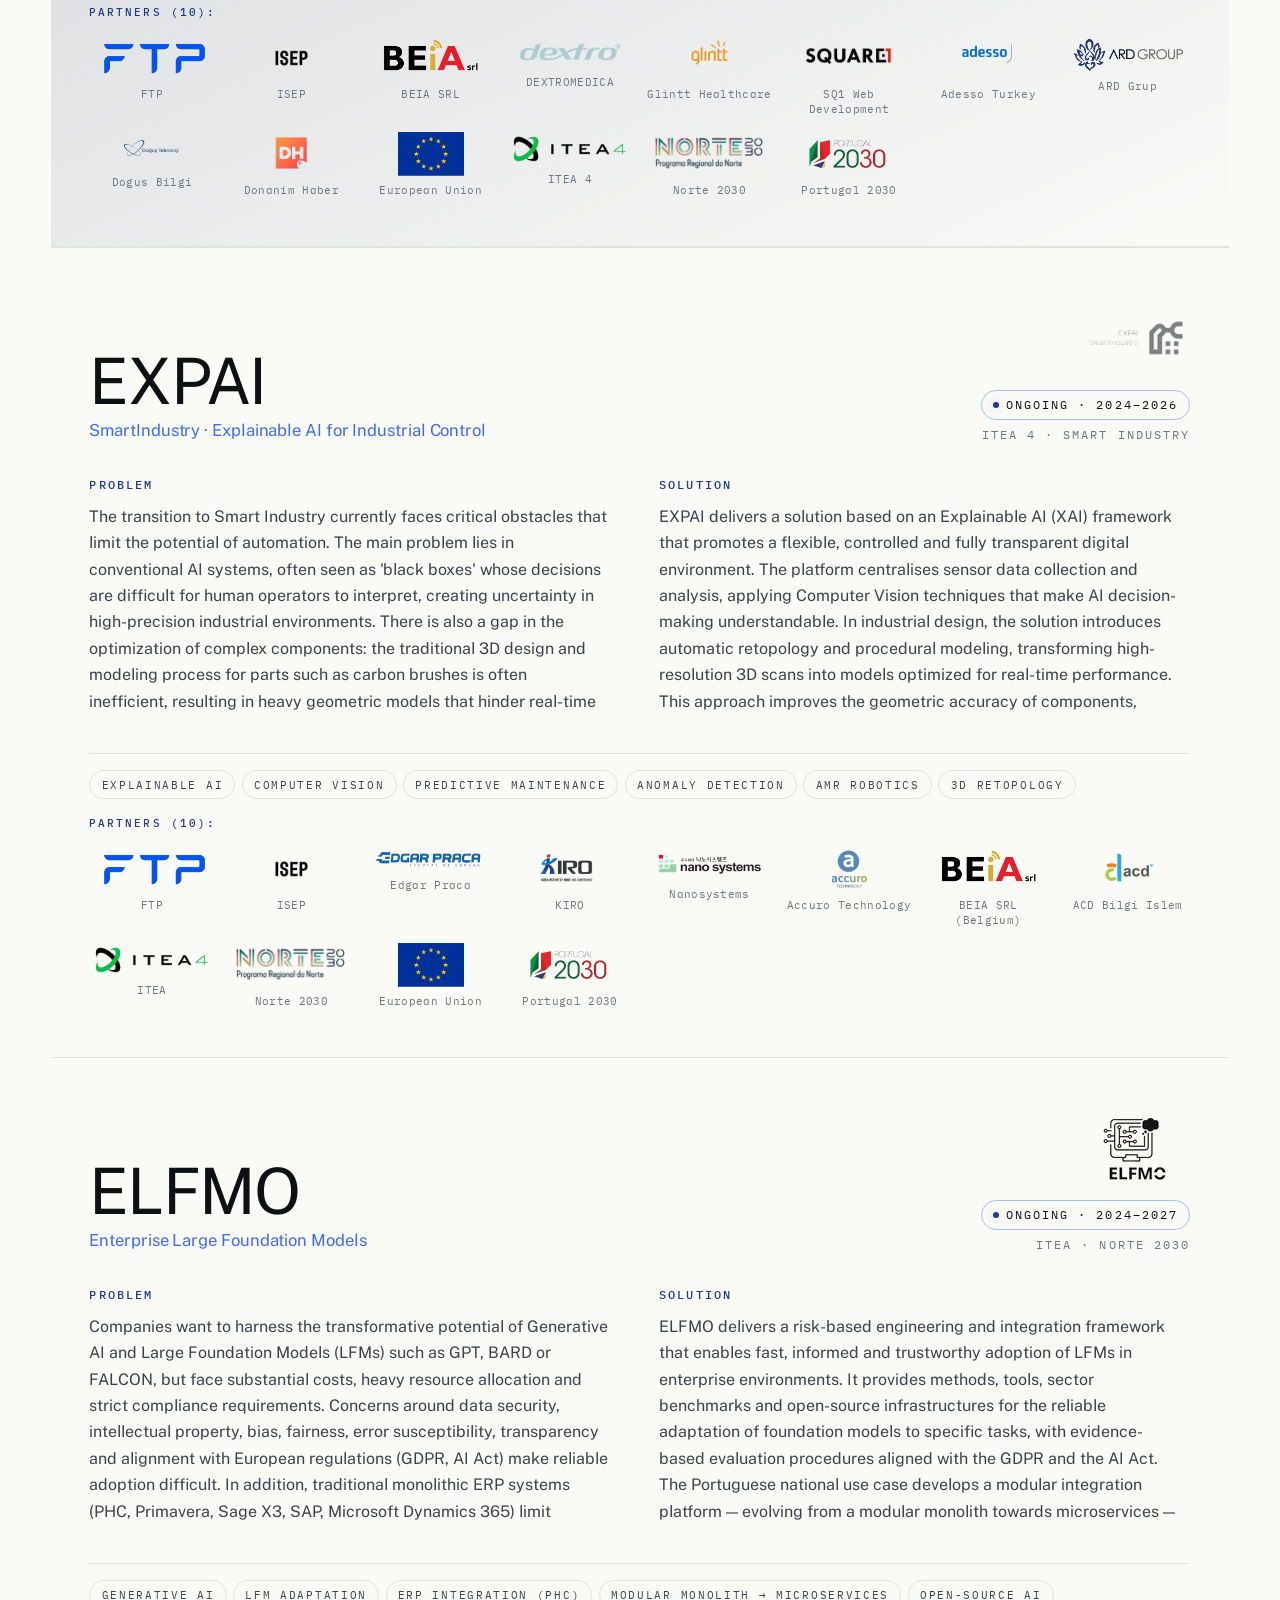
==== commit 2d87a8f4: "back_to_normal" ====
--- a/index.html
+++ b/index.html
@@ -24,7 +24,7 @@
      first load, then the phrase fades in. -->
 <a class="brand" href="#top" aria-label="FTP â€” Home" title="FTP">
   <img class="brand__logo" src="assets/ftp-logo.png" alt="FTP" width="56" height="22" />
-  <span class="brand__phrase">Labbbbbb</span>
+  <span class="brand__phrase">Lab</span>
 </a>
 
 <!-- THEME TOGGLE â€” top-left, switches light/dark ============= -->
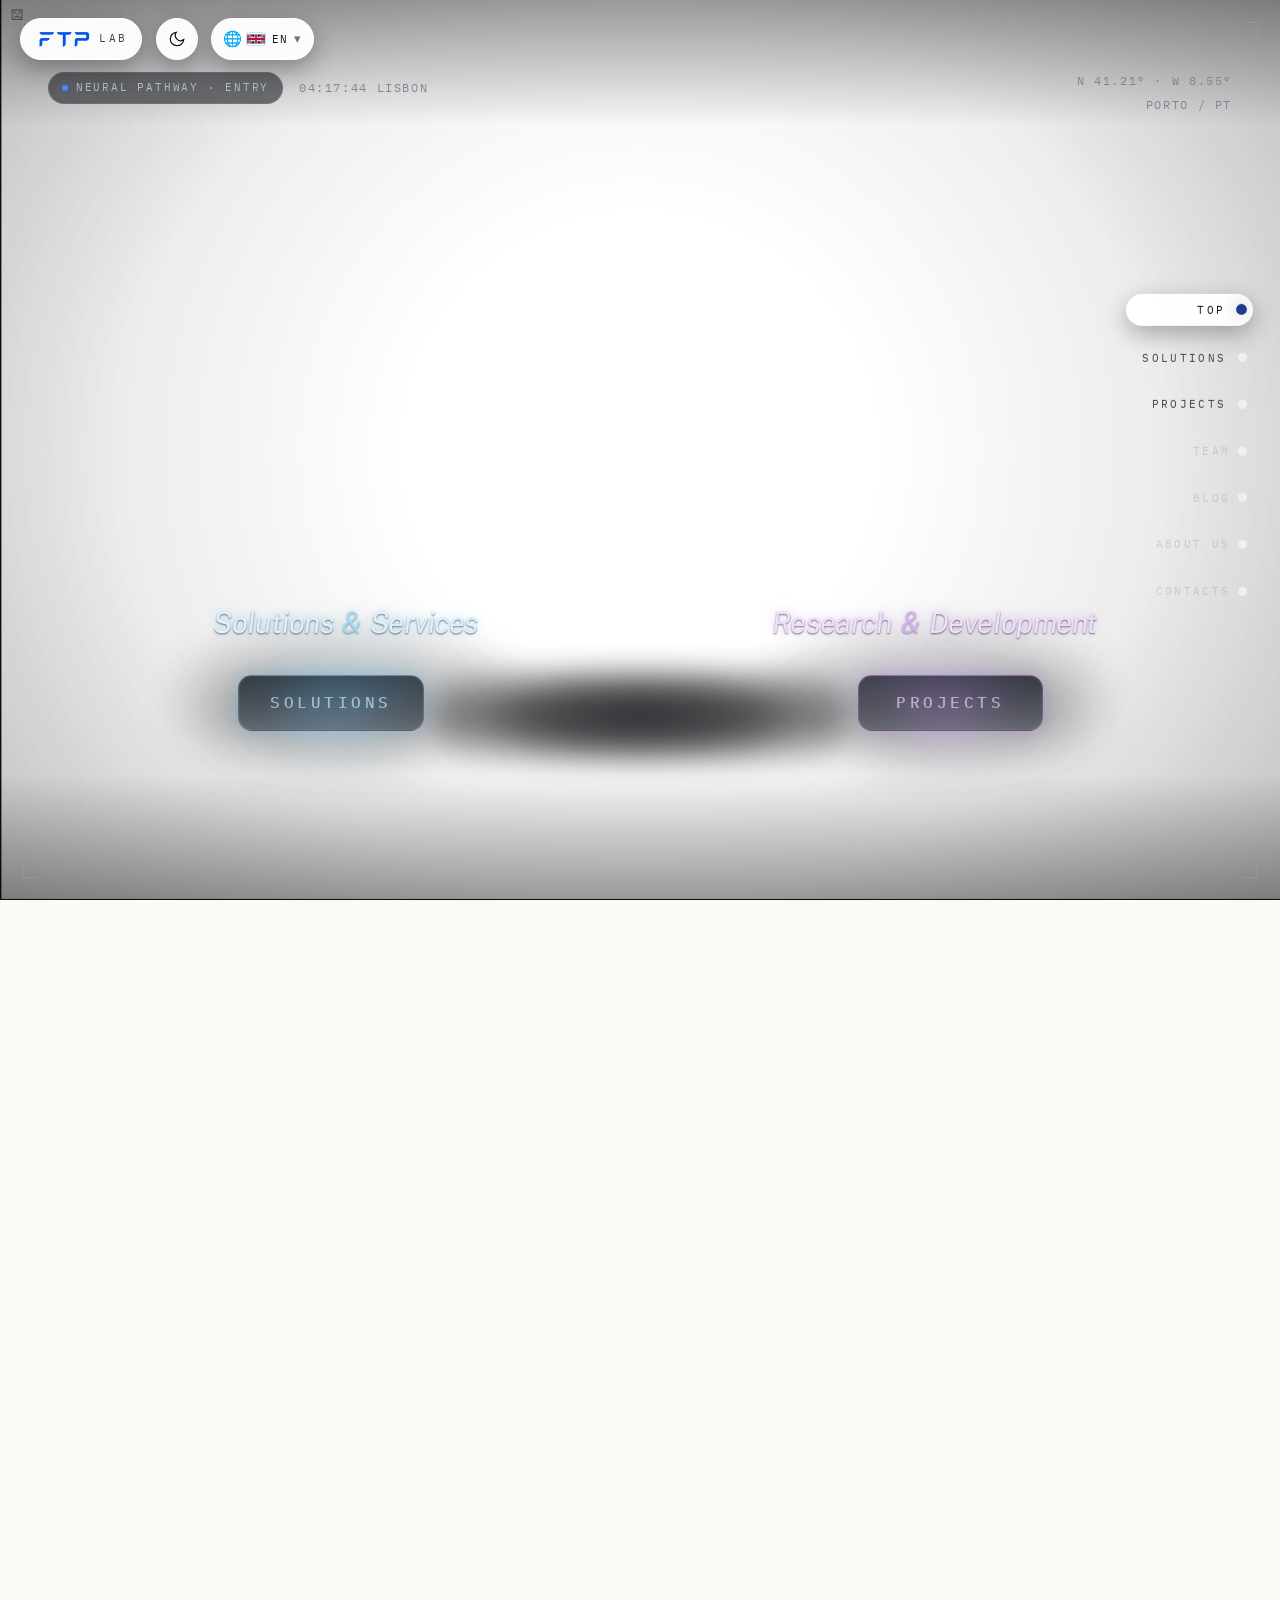
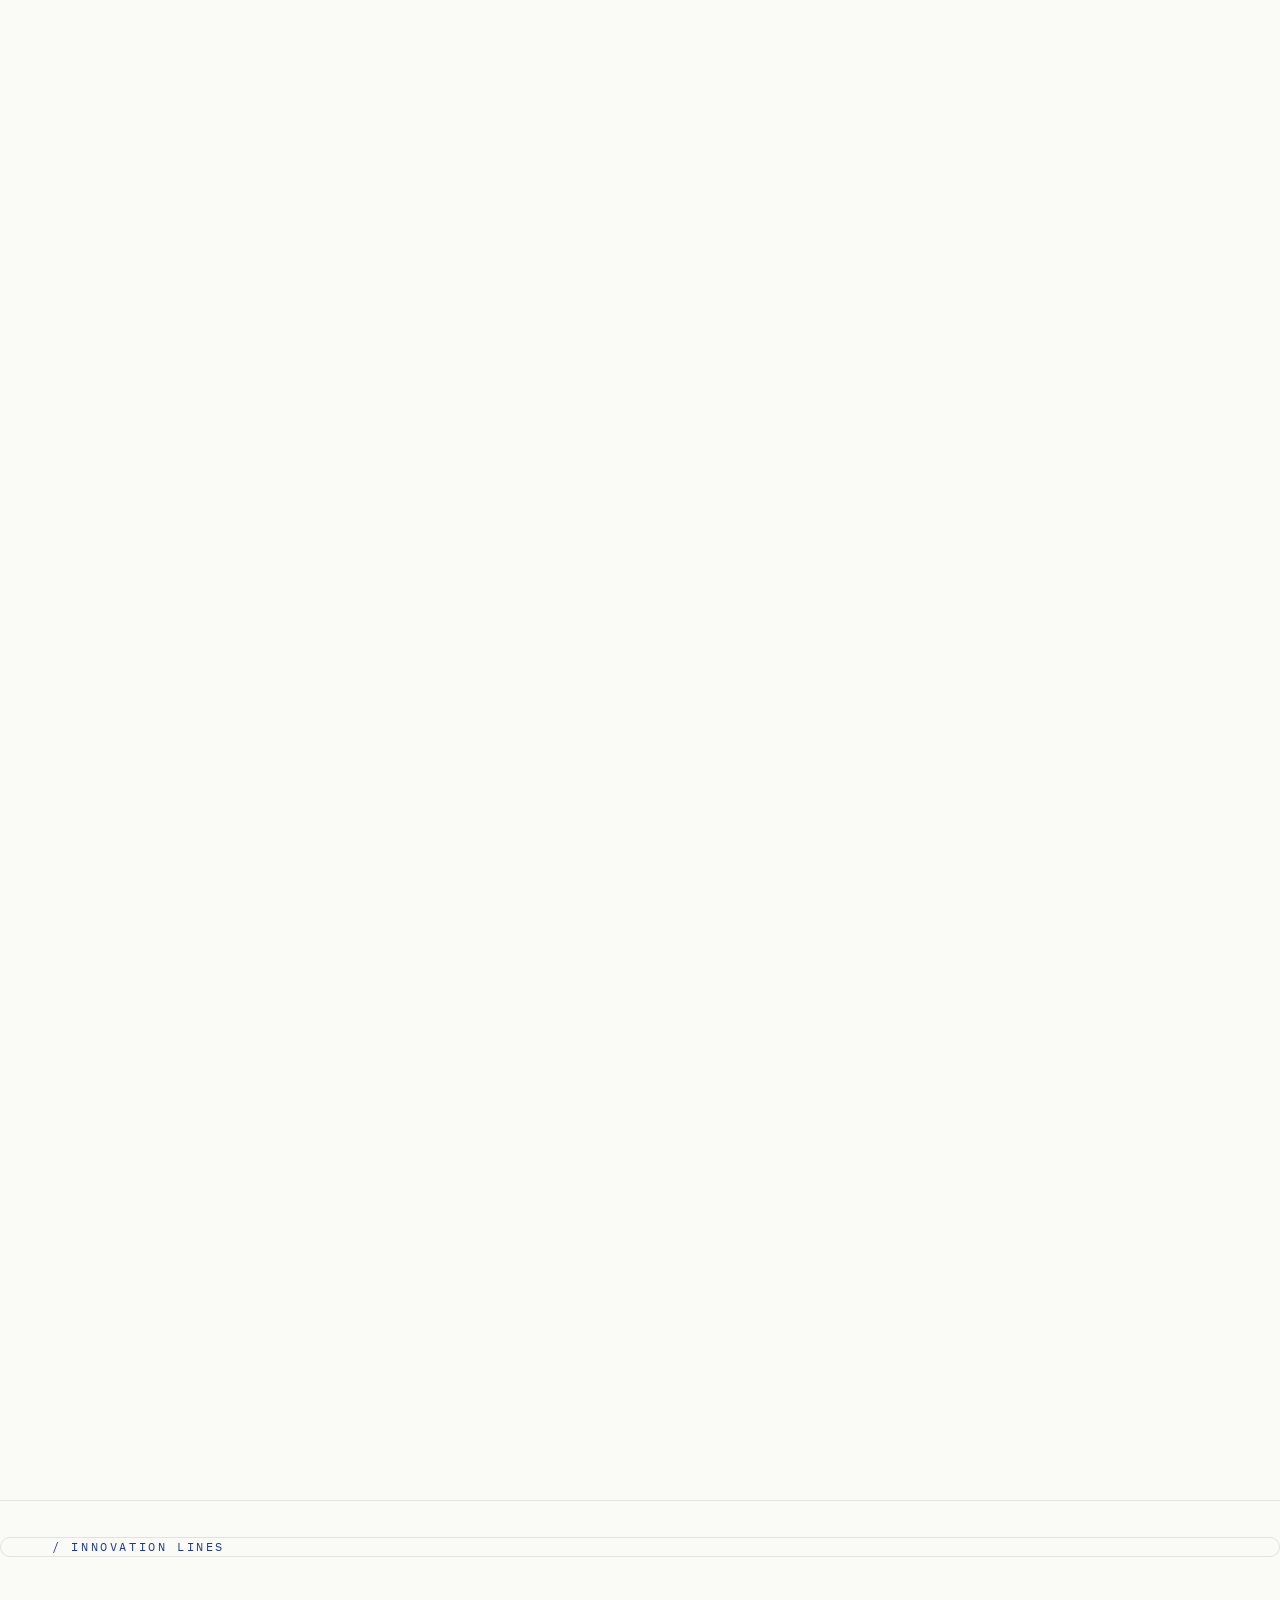
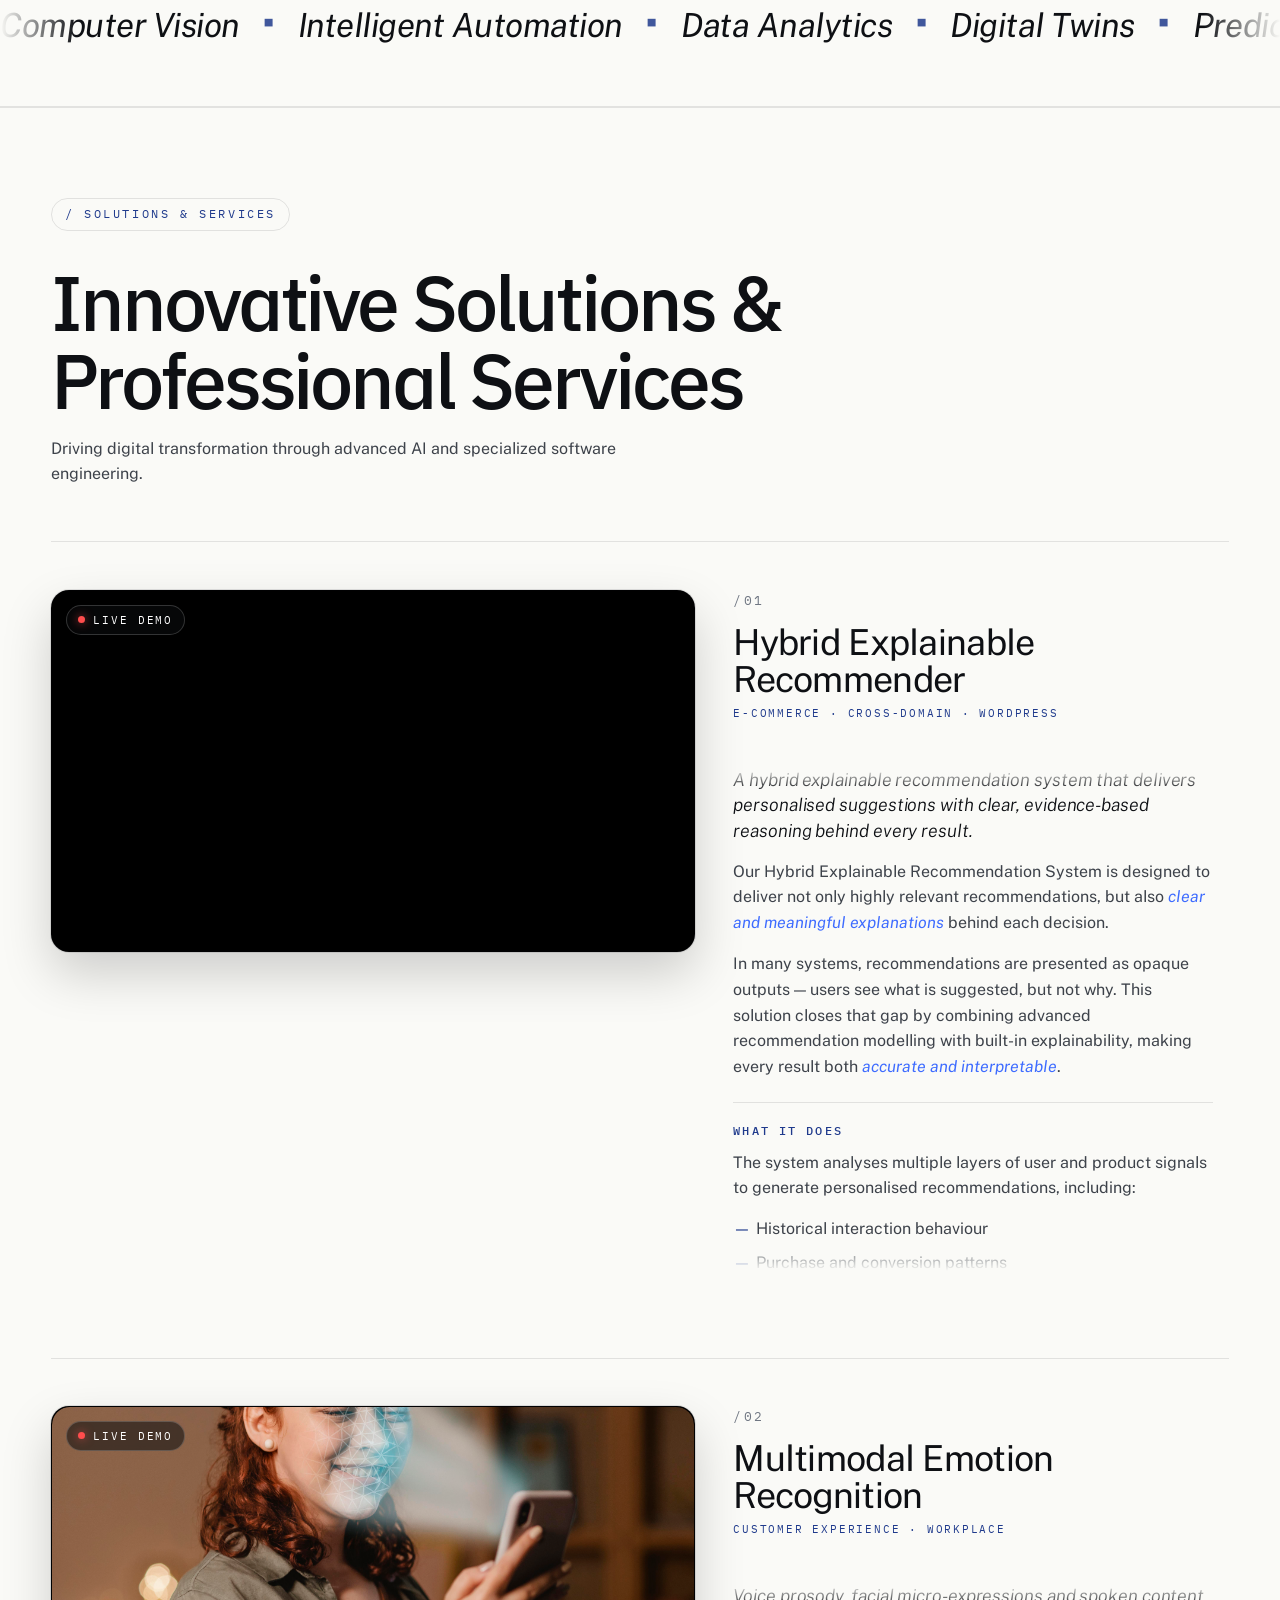
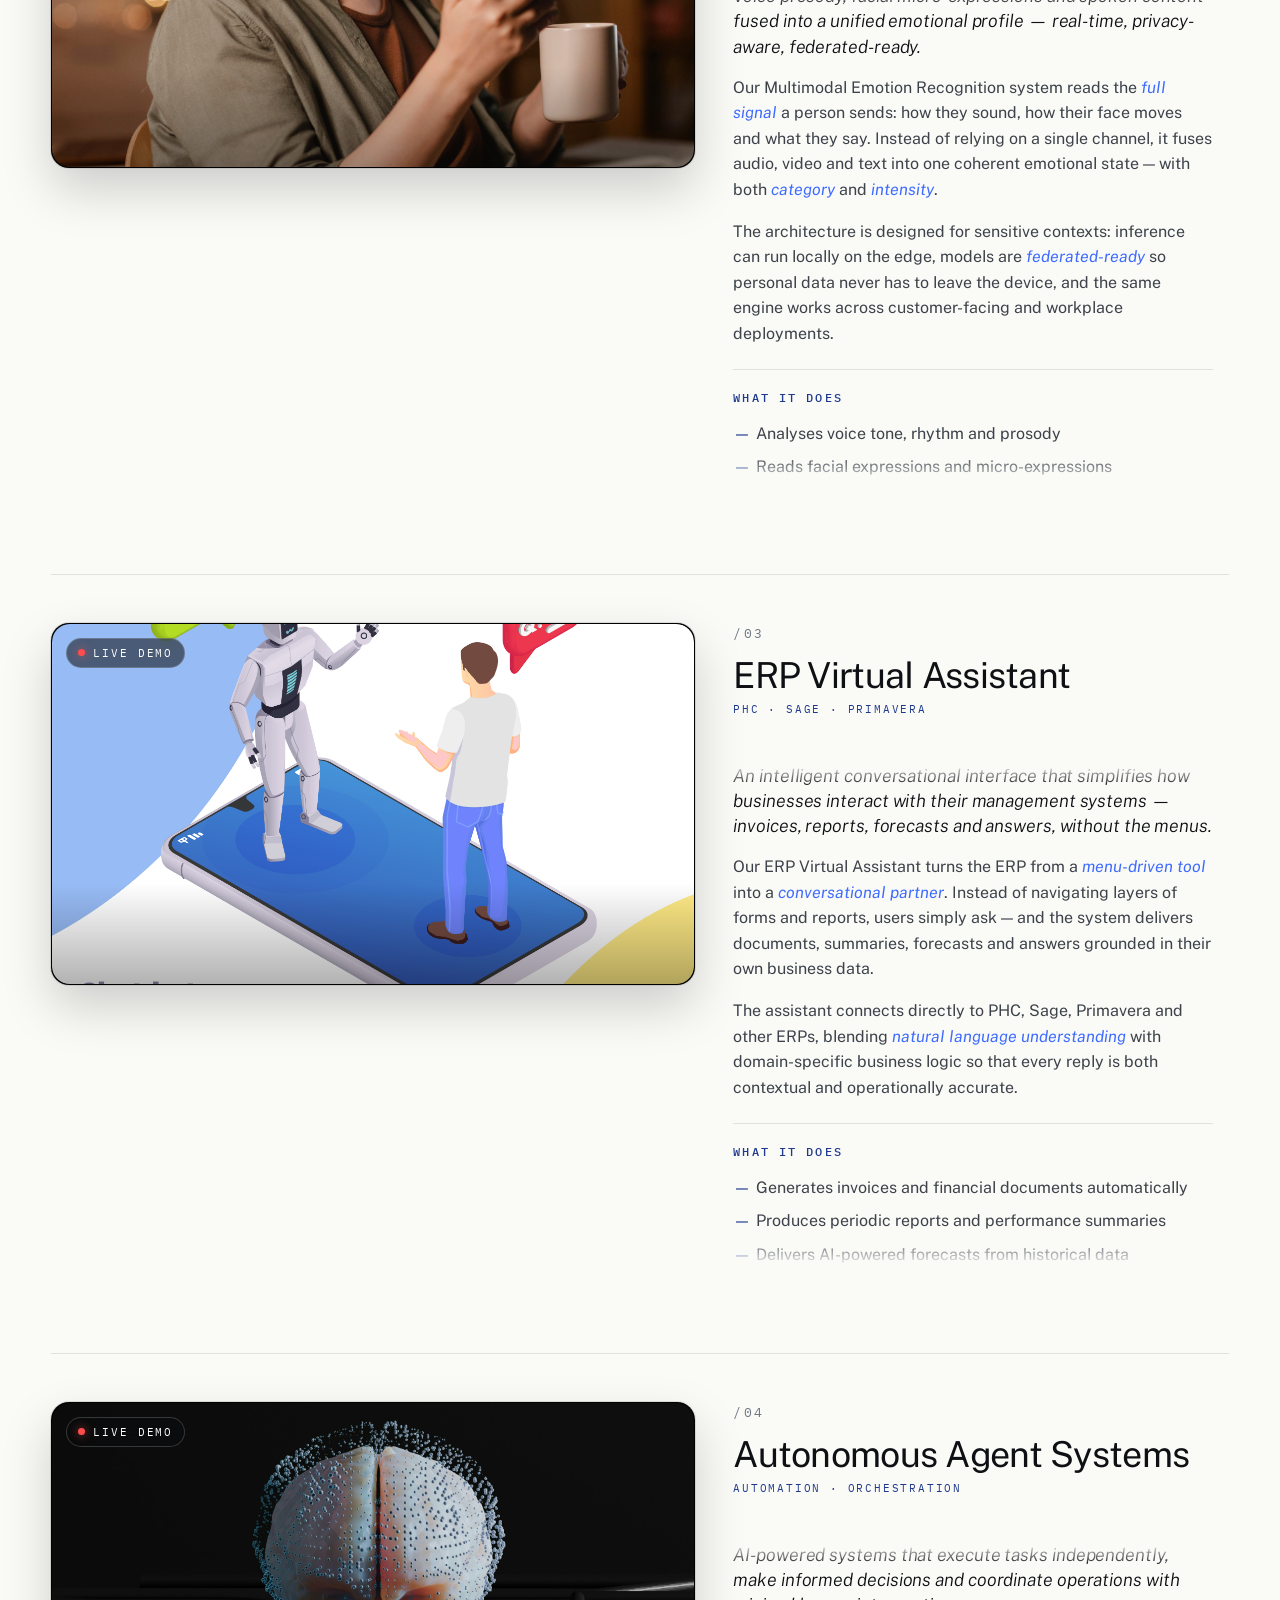
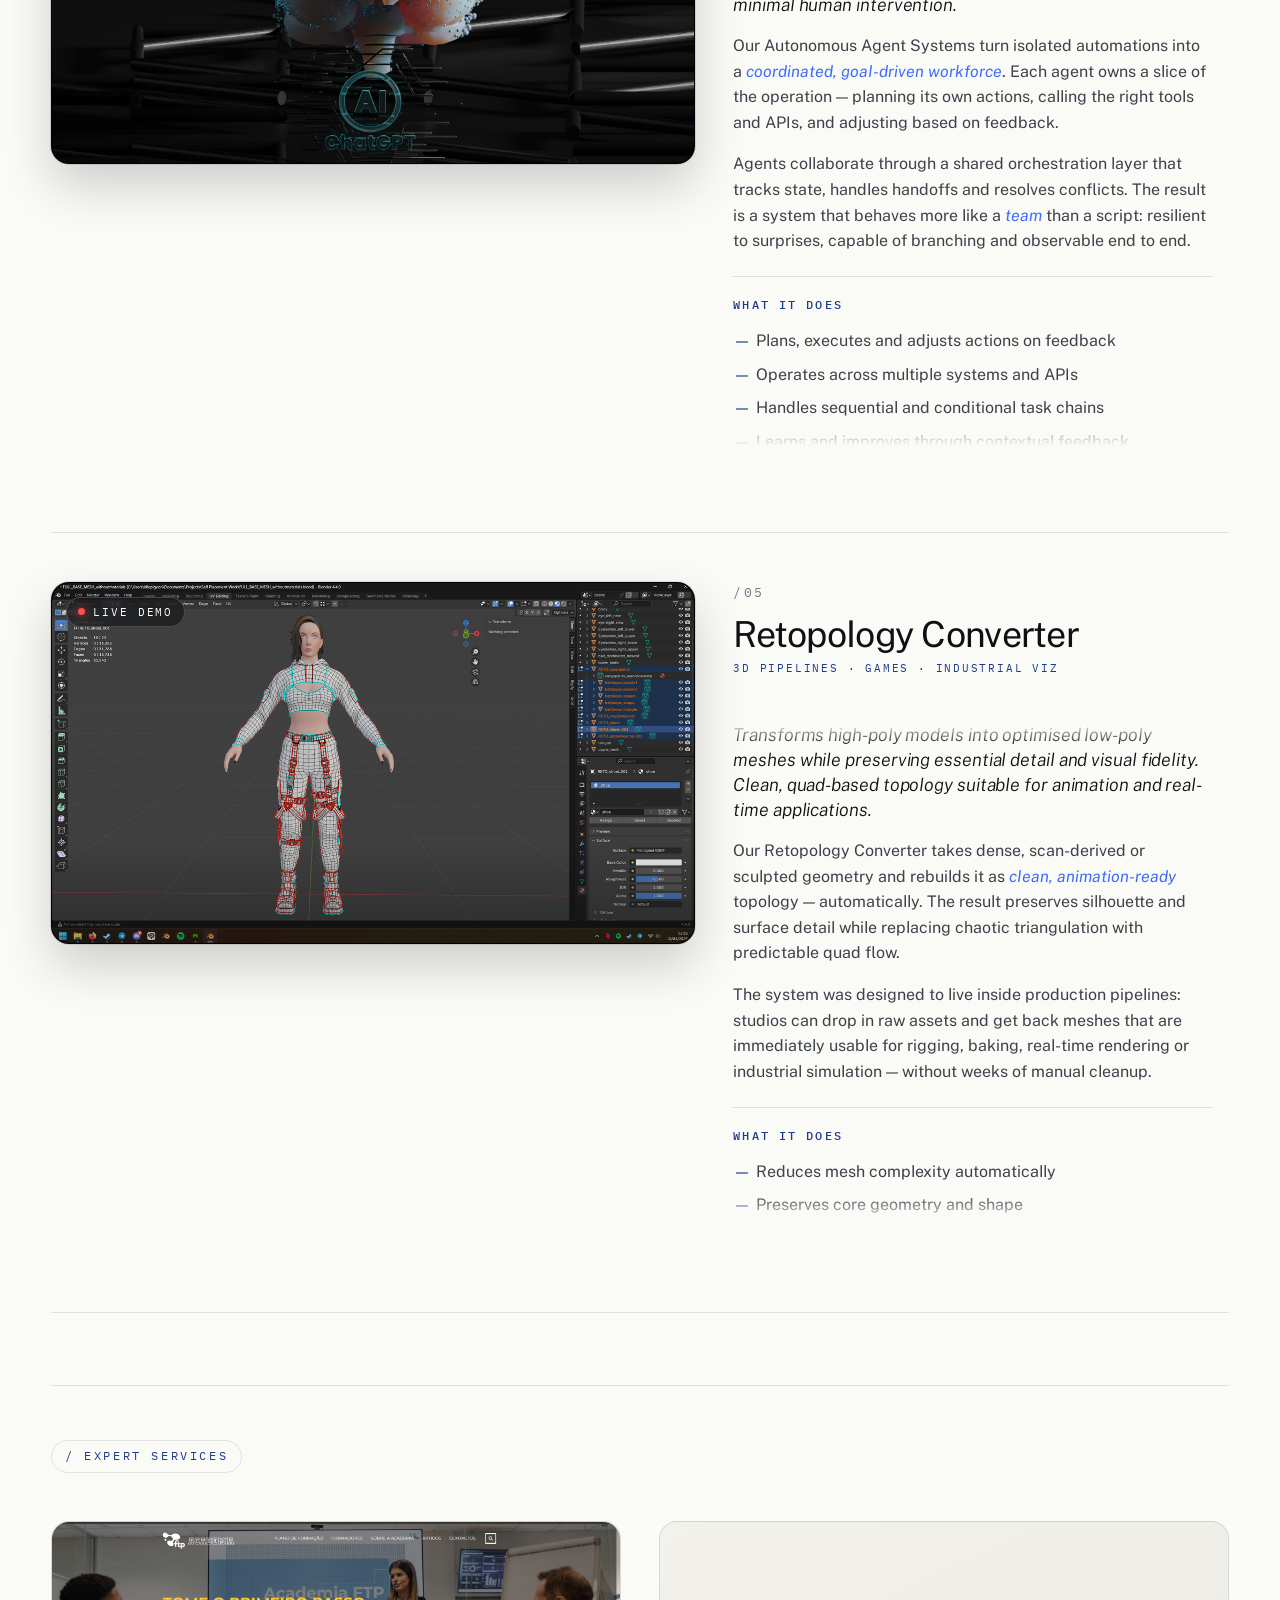
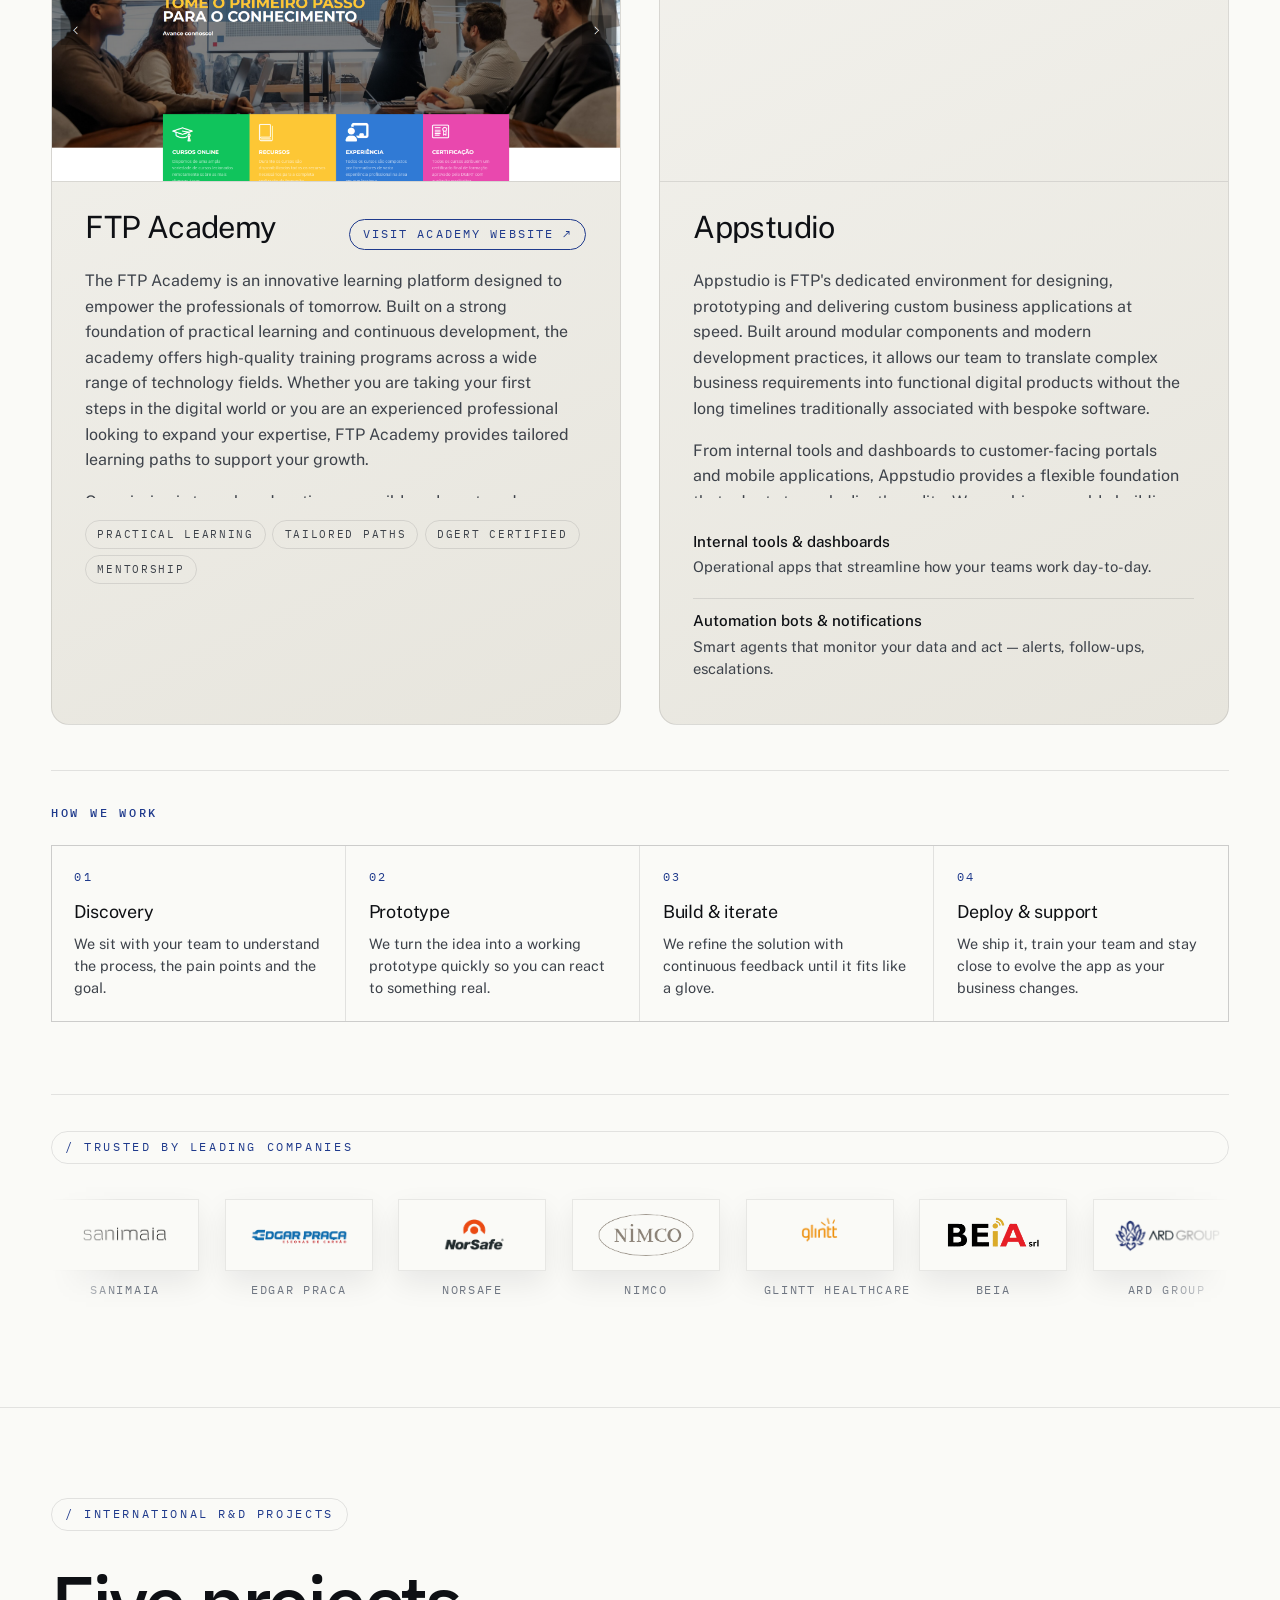
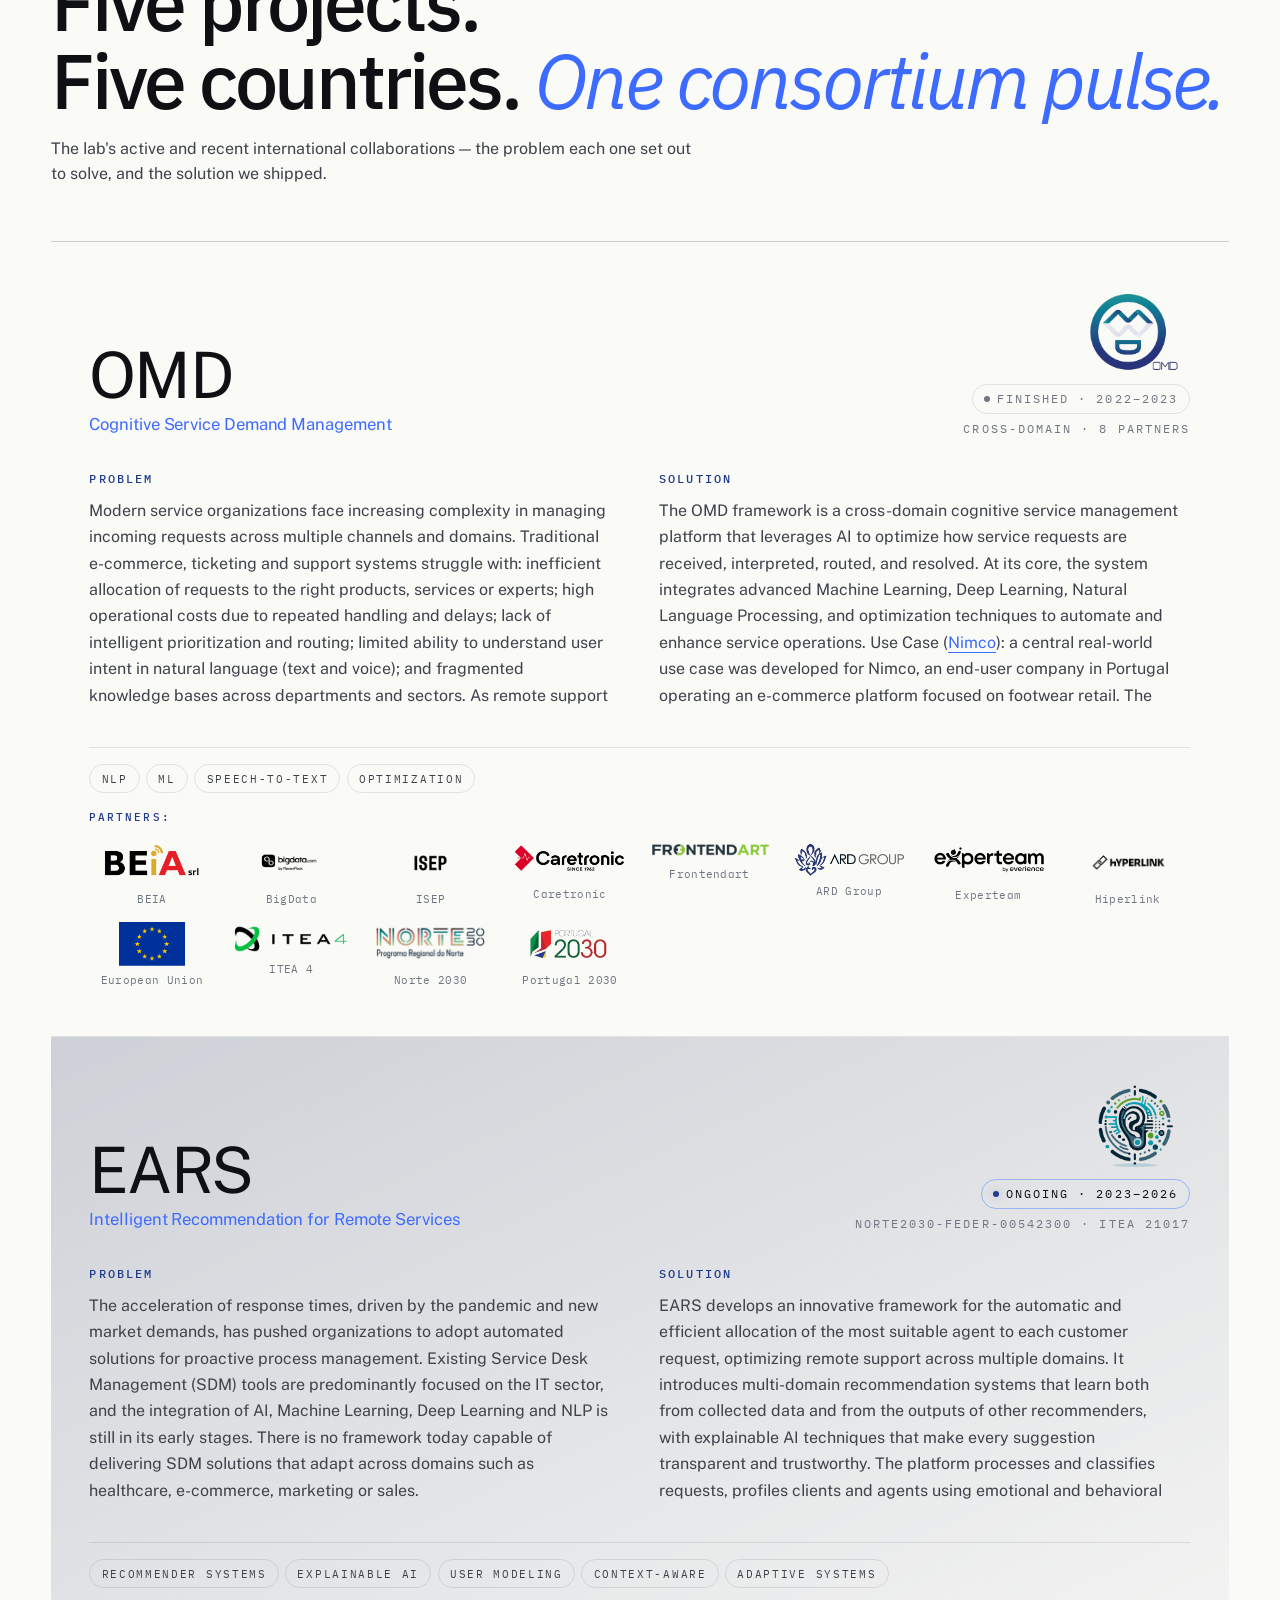
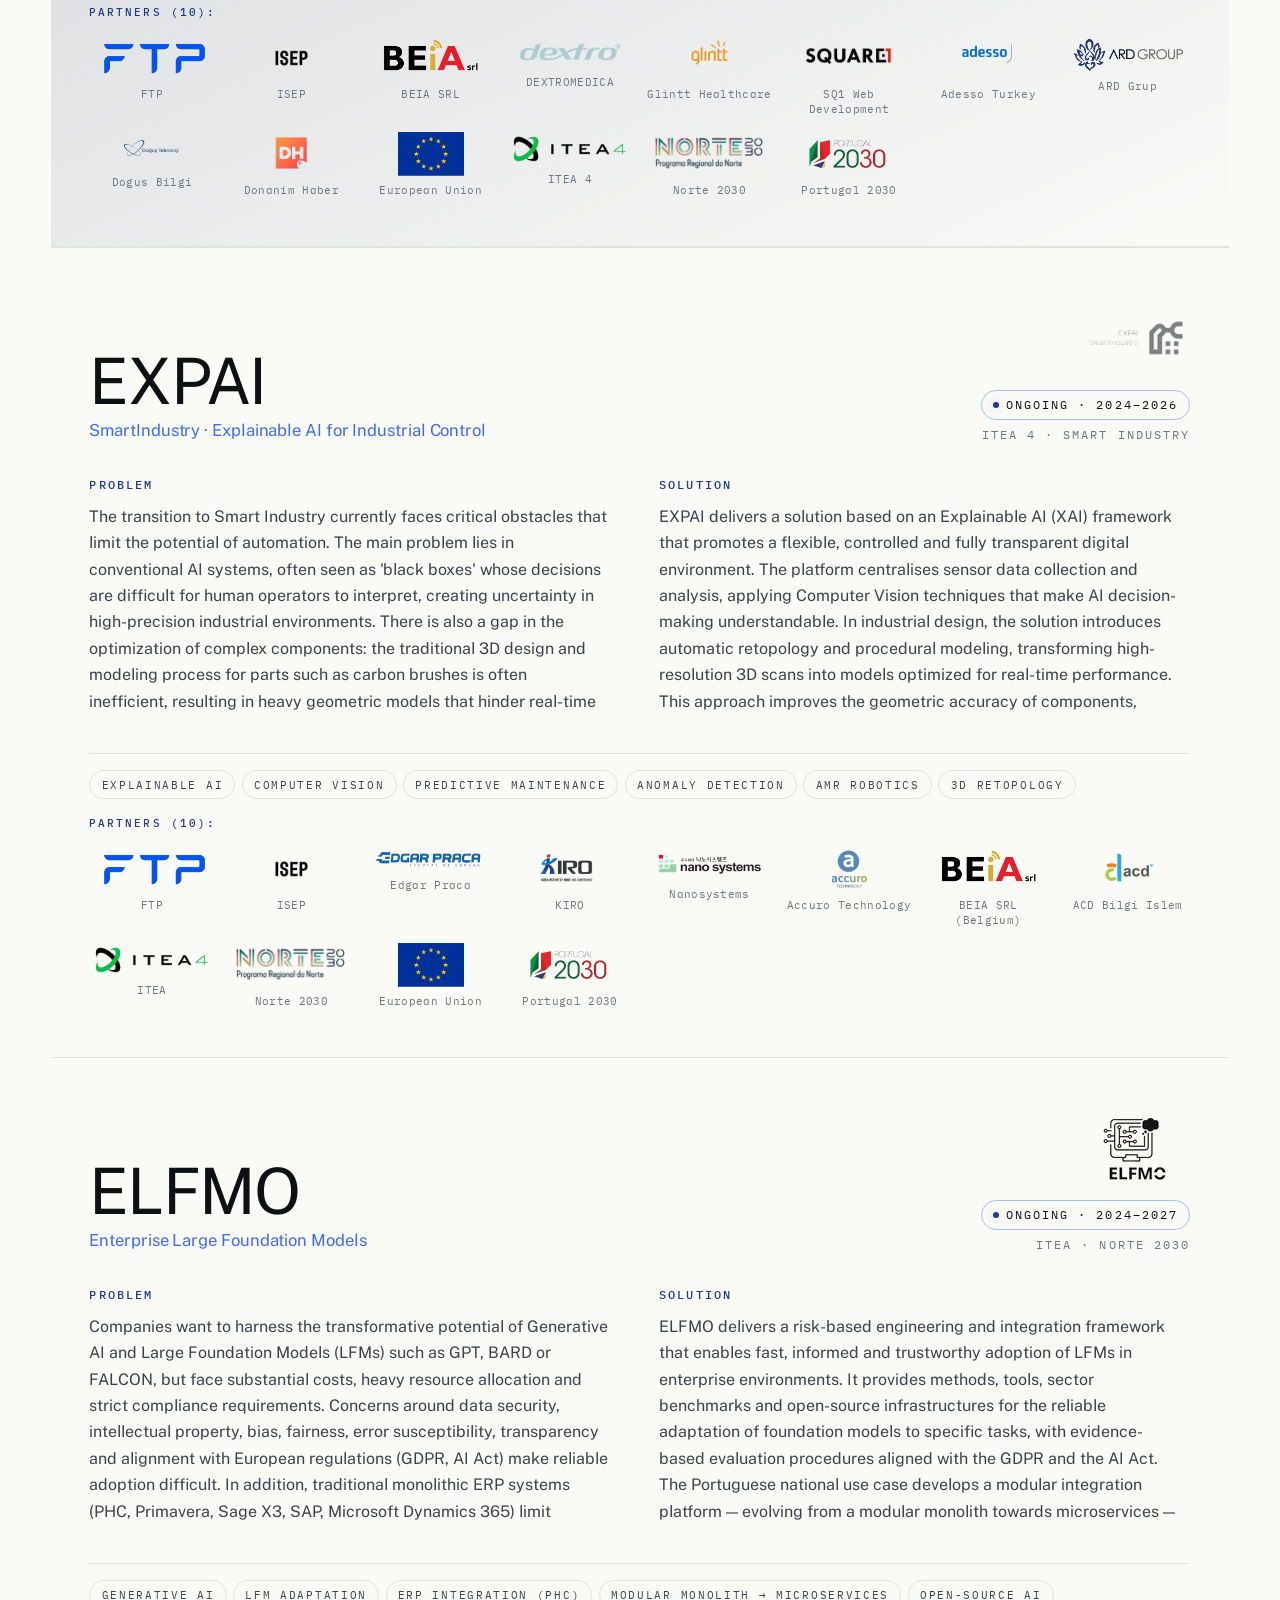
==== commit 0bde5ecb: "Cegid PHC, Cegid Primavera" ====
--- a/index.html
+++ b/index.html
@@ -265,7 +265,7 @@
           <p class="proj__body">
             A risk-based engineering framework that lets enterprises adopt
             <em>foundation models</em> without losing control of data, IP or
-            compliance. Modular ERP integration. PHC-aware chatbot.
+            compliance. Modular ERP integration. Cegid PHC-aware chatbot.
             Foundation models living inside the systems your business already runs on.
           </p>
           <ul class="proj__chips">
@@ -669,7 +669,7 @@
       <header>
         <span class="solution__num">/03</span>
         <h3>ERP Virtual Assistant</h3>
-        <span class="solution__tag">PHC Â· Sage Â· Primavera</span>
+        <span class="solution__tag">Cegid PHC Â· Sage Â· Cegid Primavera</span>
       </header>
       <div class="solution__scroll">
         <p class="solution__lead">
@@ -685,7 +685,7 @@
           grounded in their own business data.
         </p>
         <p class="solution__intro">
-          The assistant connects directly to PHC, Sage, Primavera and other
+          The assistant connects directly to Cegid PHC, Sage, Cegid Primavera and other
           ERPs, blending <em>natural language understanding</em> with
           domain-specific business logic so that every reply is both
           contextual and operationally accurate.
@@ -718,7 +718,7 @@
             <li>Automated document generation (invoices, orders, statements)</li>
             <li>AI forecasting trained on the client's historical operations</li>
             <li>Multi-source data aggregation across modules and systems</li>
-            <li>Custom ERP API connectors â€” PHC, Sage, Primavera and beyond</li>
+            <li>Custom ERP API connectors â€” Cegid PHC, Sage, Cegid Primavera and beyond</li>
           </ul>
         </section>
 
@@ -1485,7 +1485,7 @@
             heavy resource allocation, strict compliance. Concerns around
             data security, IP, bias, fairness, transparency and alignment
             with GDPR / AI Act make reliable adoption difficult â€” and
-            monolithic ERPs (PHC, Primavera, Sage X3, SAP, Dynamics) limit
+            monolithic ERPs (Cegid PHC, Cegid Primavera, Sage X3, SAP, Dynamics) limit
             customisation and AI integration.
           </p>
         </div>
@@ -1497,14 +1497,14 @@
             tools, sector benchmarks, open-source infrastructures, and
             evidence-based evaluation aligned with GDPR + AI Act. National
             use case: a modular integration platform evolving from monolith
-            to microservices, with a specialised PHC chatbot.
+            to microservices, with a specialised Cegid PHC chatbot.
           </p>
         </div>
       </div>
       <footer>
         <ul class="chips">
           <li>Generative AI</li><li>LFM Adaptation</li>
-          <li>ERP Integration (PHC)</li><li>Modular Monolith â†’ Microservices</li>
+          <li>ERP Integration (Cegid PHC)</li><li>Modular Monolith â†’ Microservices</li>
           <li>Open-source AI</li><li>GDPR Â· AI Act</li>
         </ul>
         <div class="iproject__partners">
@@ -2125,7 +2125,7 @@
       <p>
         FTP is a Portuguese technology company based in Porto with a
         multidisciplinary team of approximately 30 specialists. Originally
-        founded in 1999 to implement and support PHC management software,
+        founded in 1999 to implement and support Cegid PHC management software,
         FTP has evolved into a global technology provider. Our portfolio now
         spans <strong>Artificial Intelligence</strong>,
         <strong>Bespoke Software Development</strong>,
--- a/styles.css
+++ b/styles.css
@@ -1579,8 +1579,8 @@
   min-height: 52px;
   padding: 0.7rem 0.95rem;
   border: 1px solid rgba(15, 18, 23, 0.08);
-  border-radius: 16px;
-  background: linear-gradient(180deg, rgba(255,255,255,0.98), rgba(244,241,233,0.94));
+  border-radius: 0px;
+  /*background: linear-gradient(180deg, rgba(255,255,255,0.98), rgba(244,241,233,0.94));*/
   box-shadow: 0 12px 28px rgba(14,16,20,0.08);
 }
 .referrer-badge img {
@@ -2378,8 +2378,8 @@
   justify-content: center;
   padding: 0.85rem 1rem;
   border: 1px solid rgba(15, 18, 23, 0.08);
-  border-radius: 20px;
-  background: linear-gradient(180deg, rgba(255,255,255,0.98), rgba(244,241,233,0.94));
+  border-radius: 0px;
+  /* background: linear-gradient(180deg, rgba(255,255,255,0.98), rgba(244,241,233,0.94)); */
   box-shadow: 0 12px 30px rgba(14,16,20,0.08);
 }
 .client-badge__img {
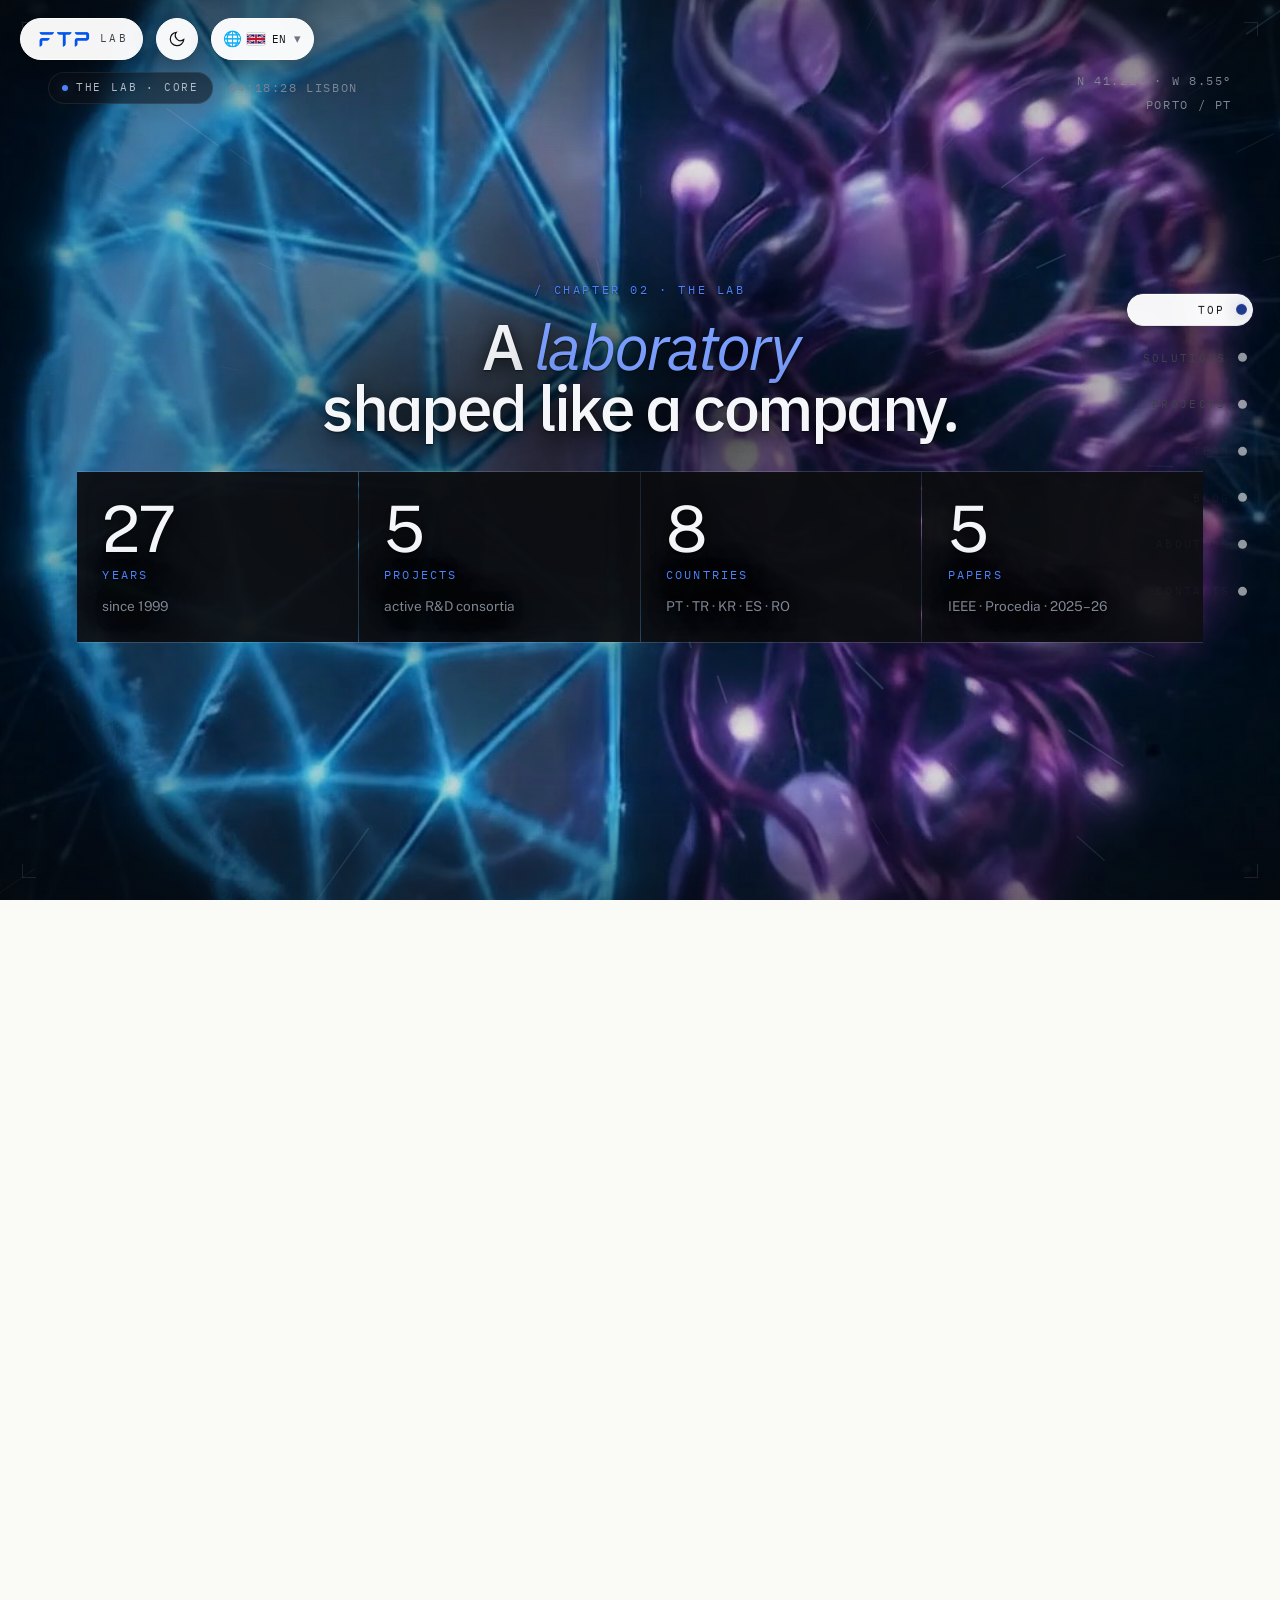
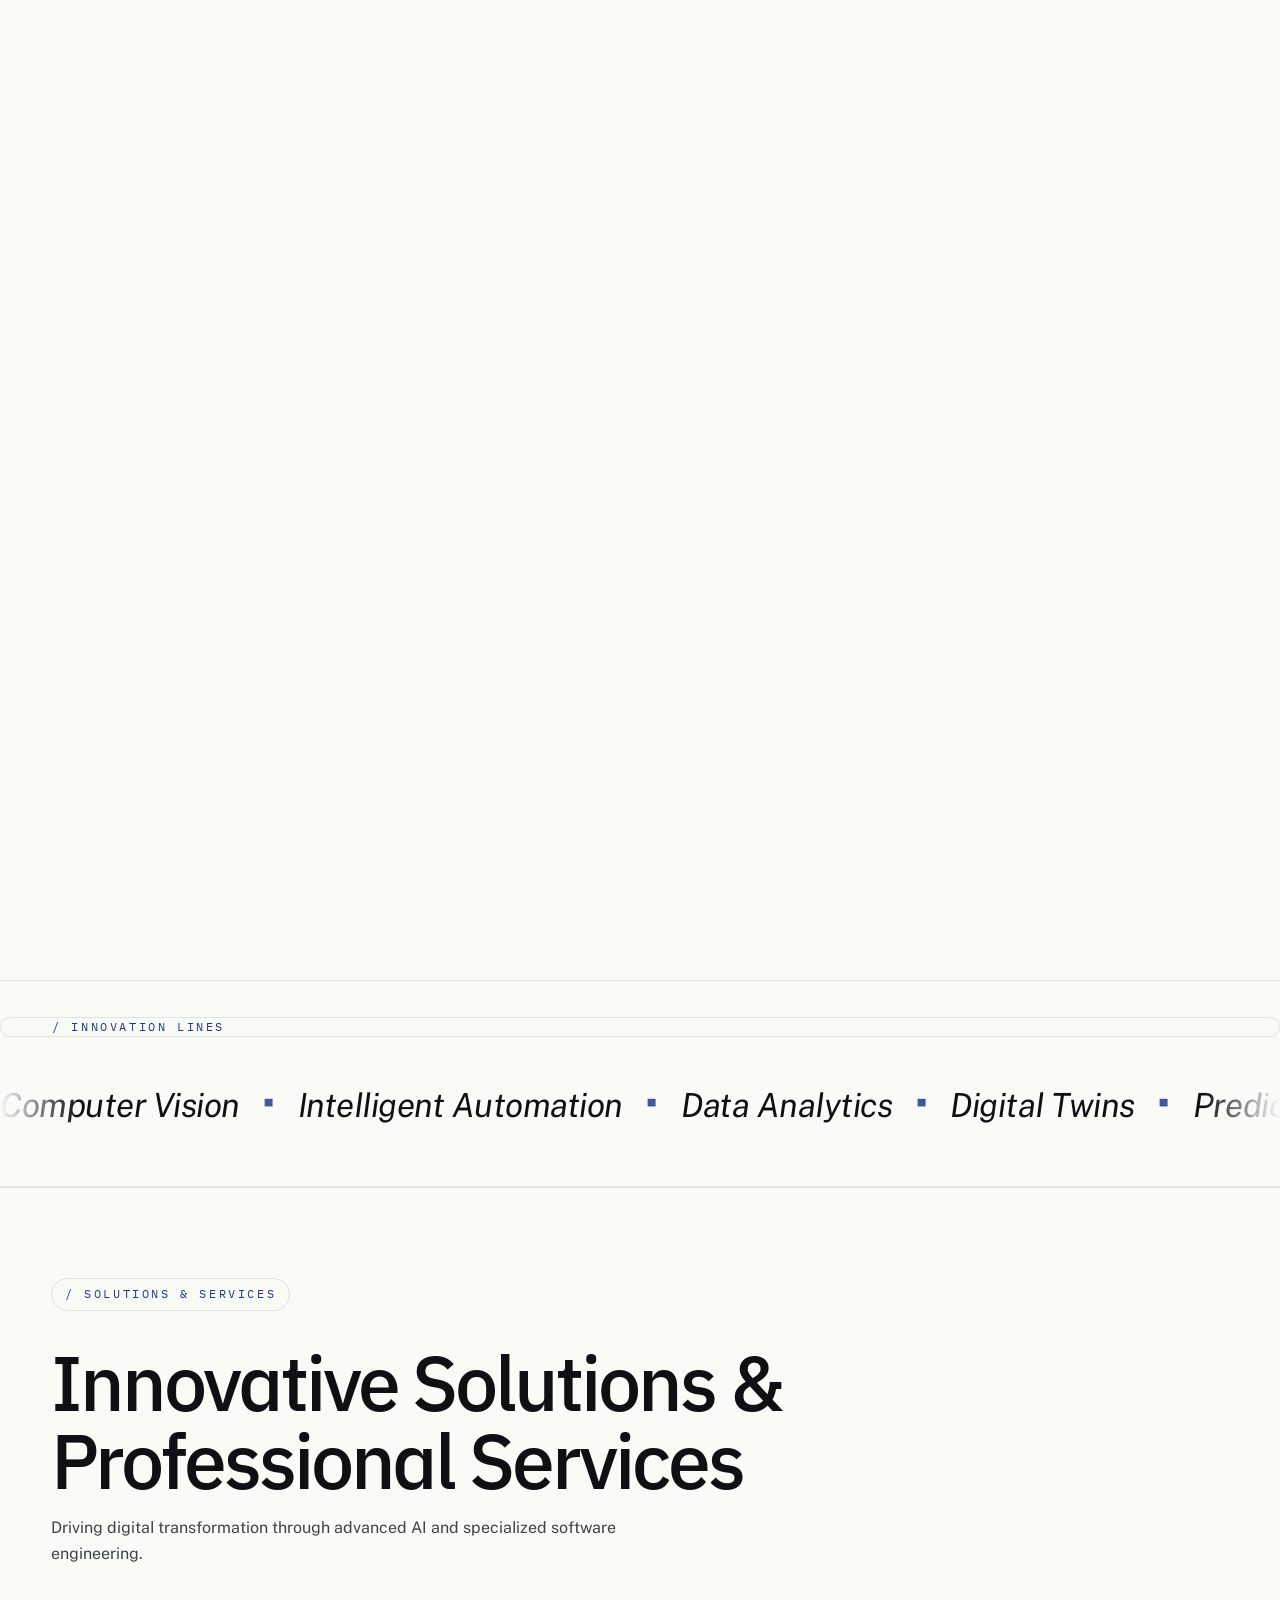
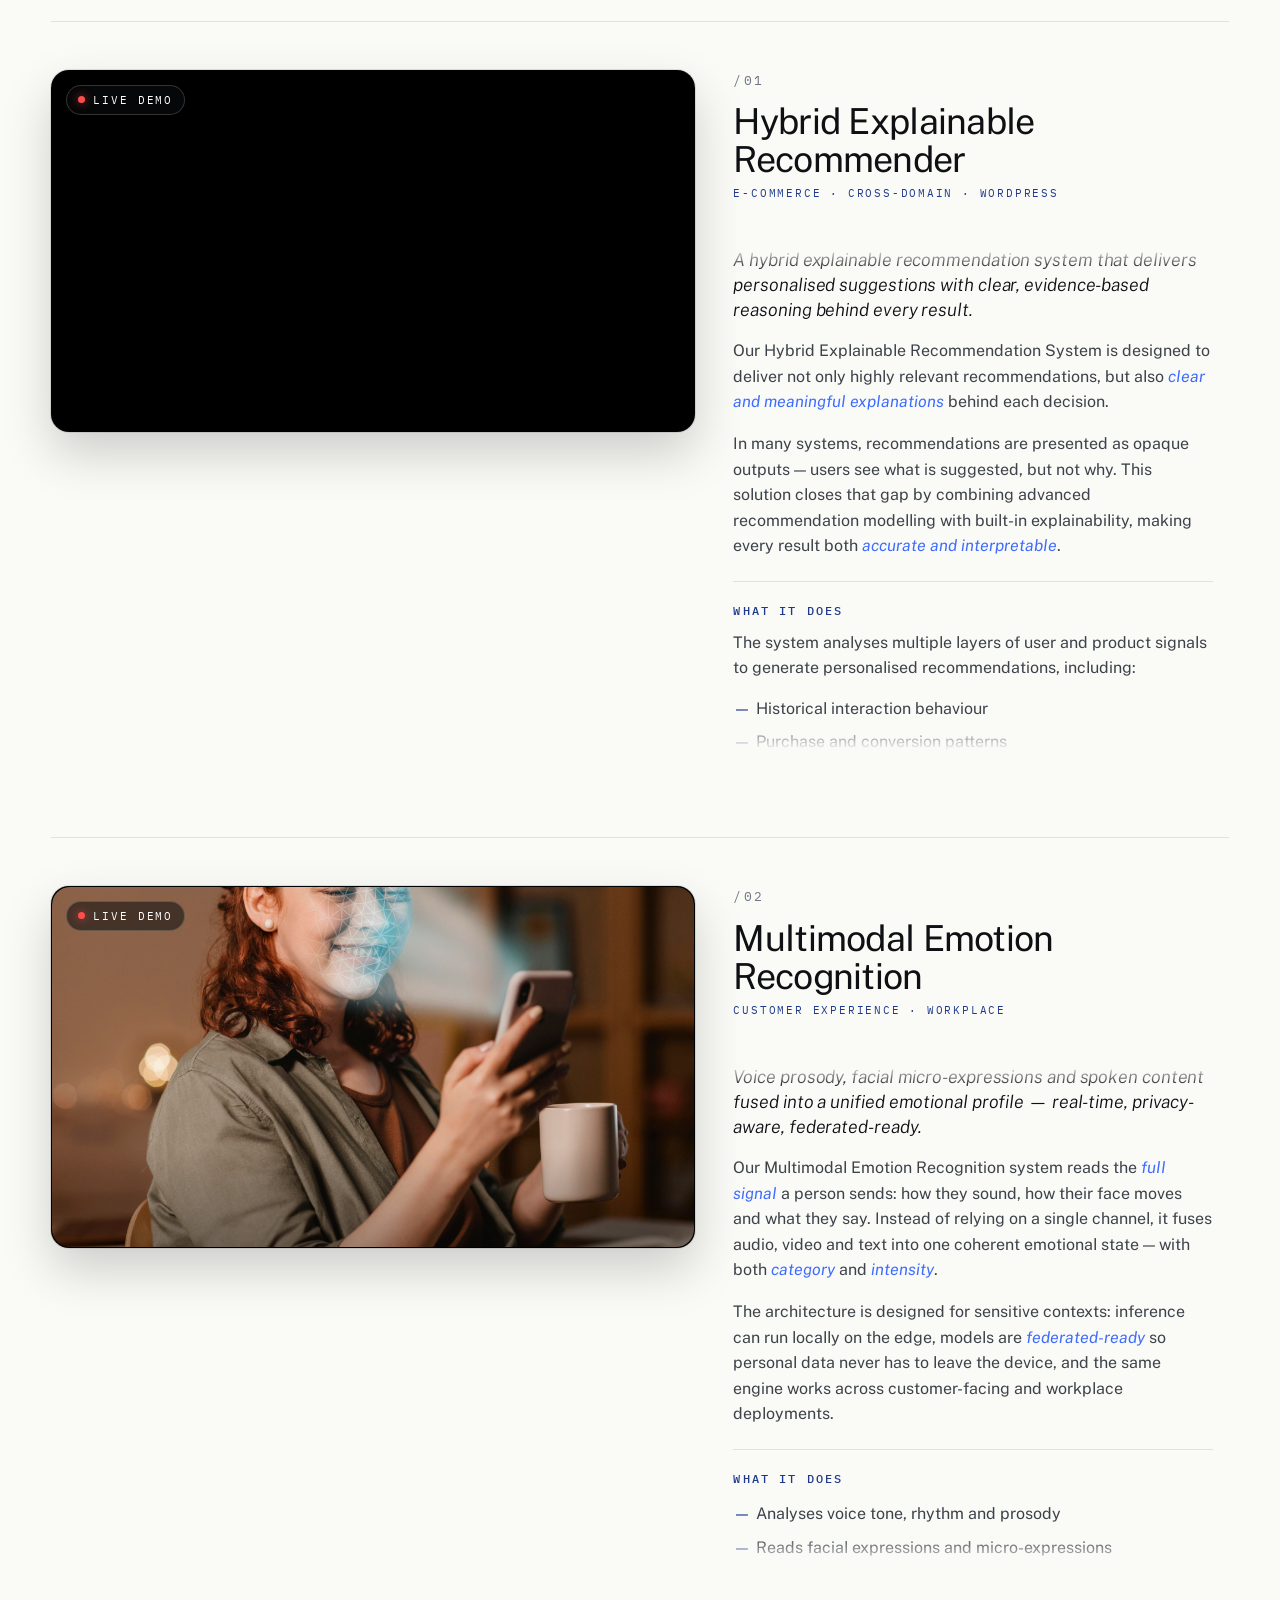
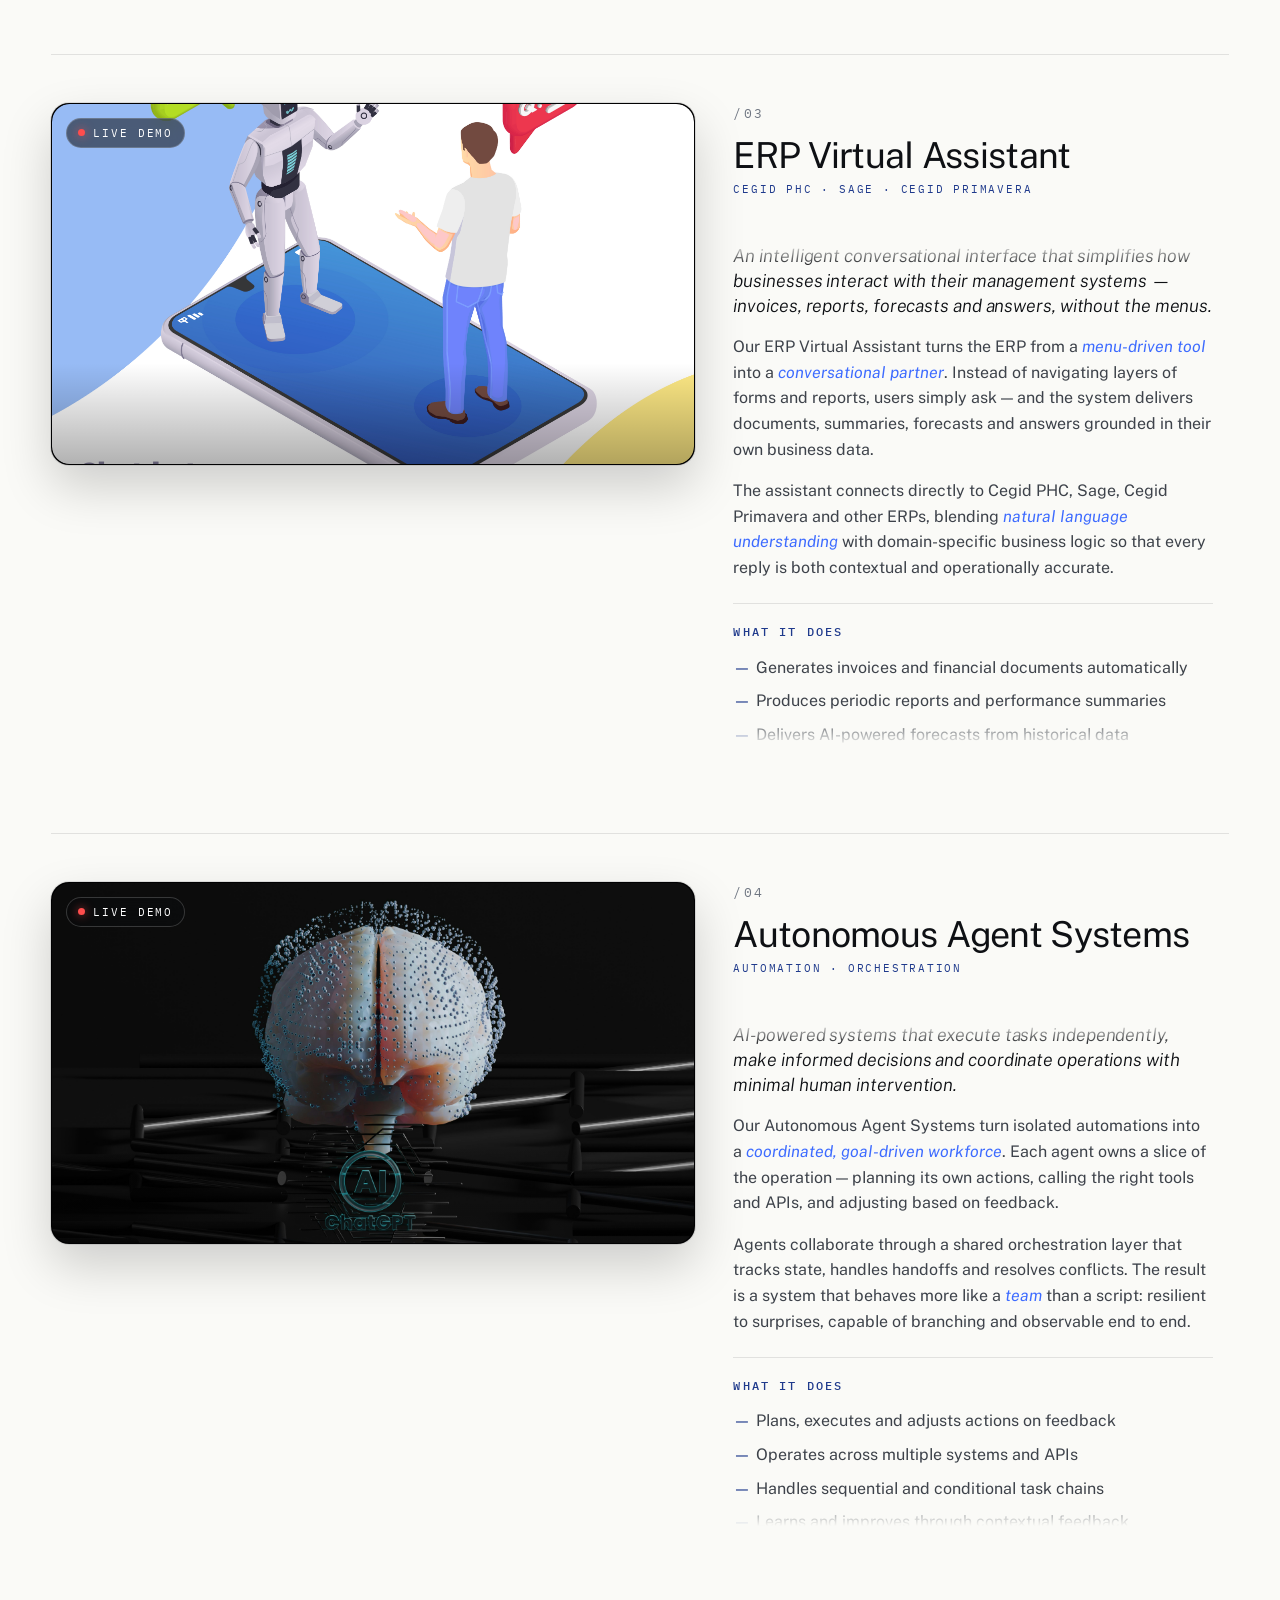
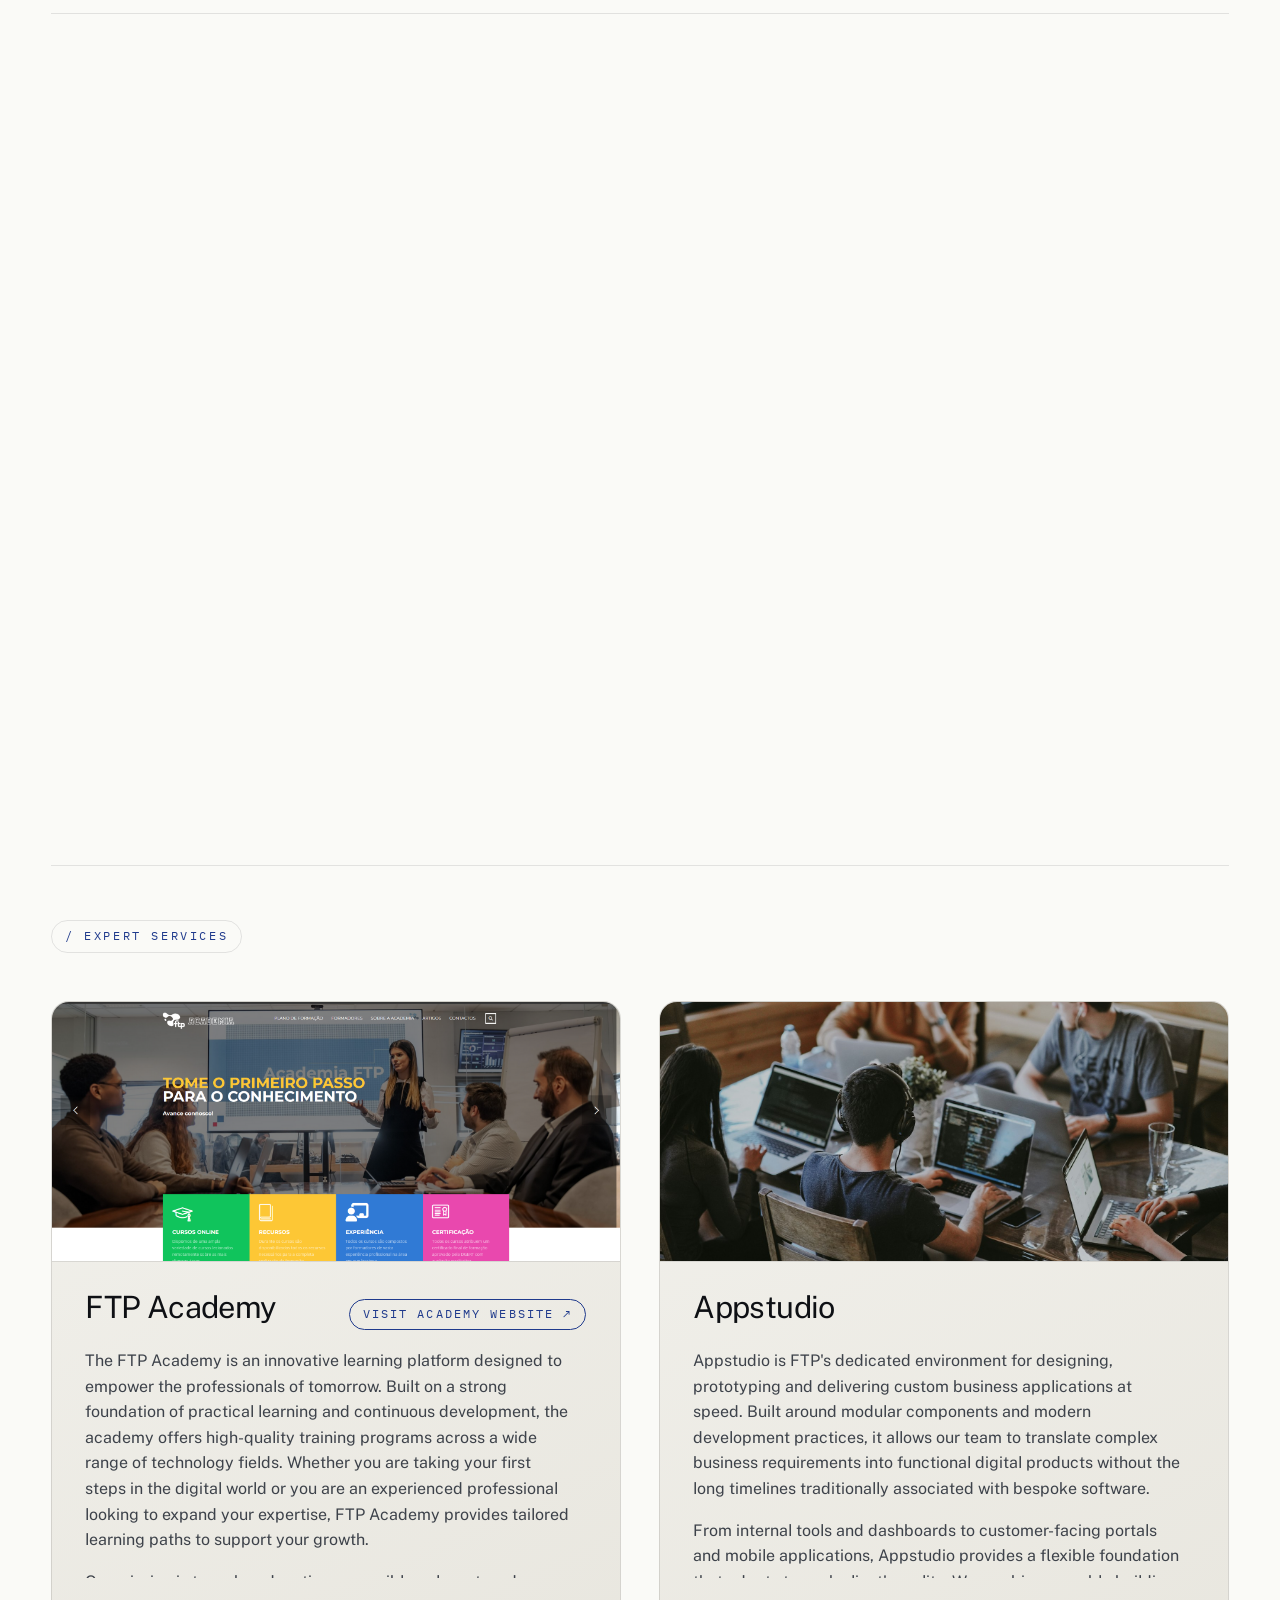
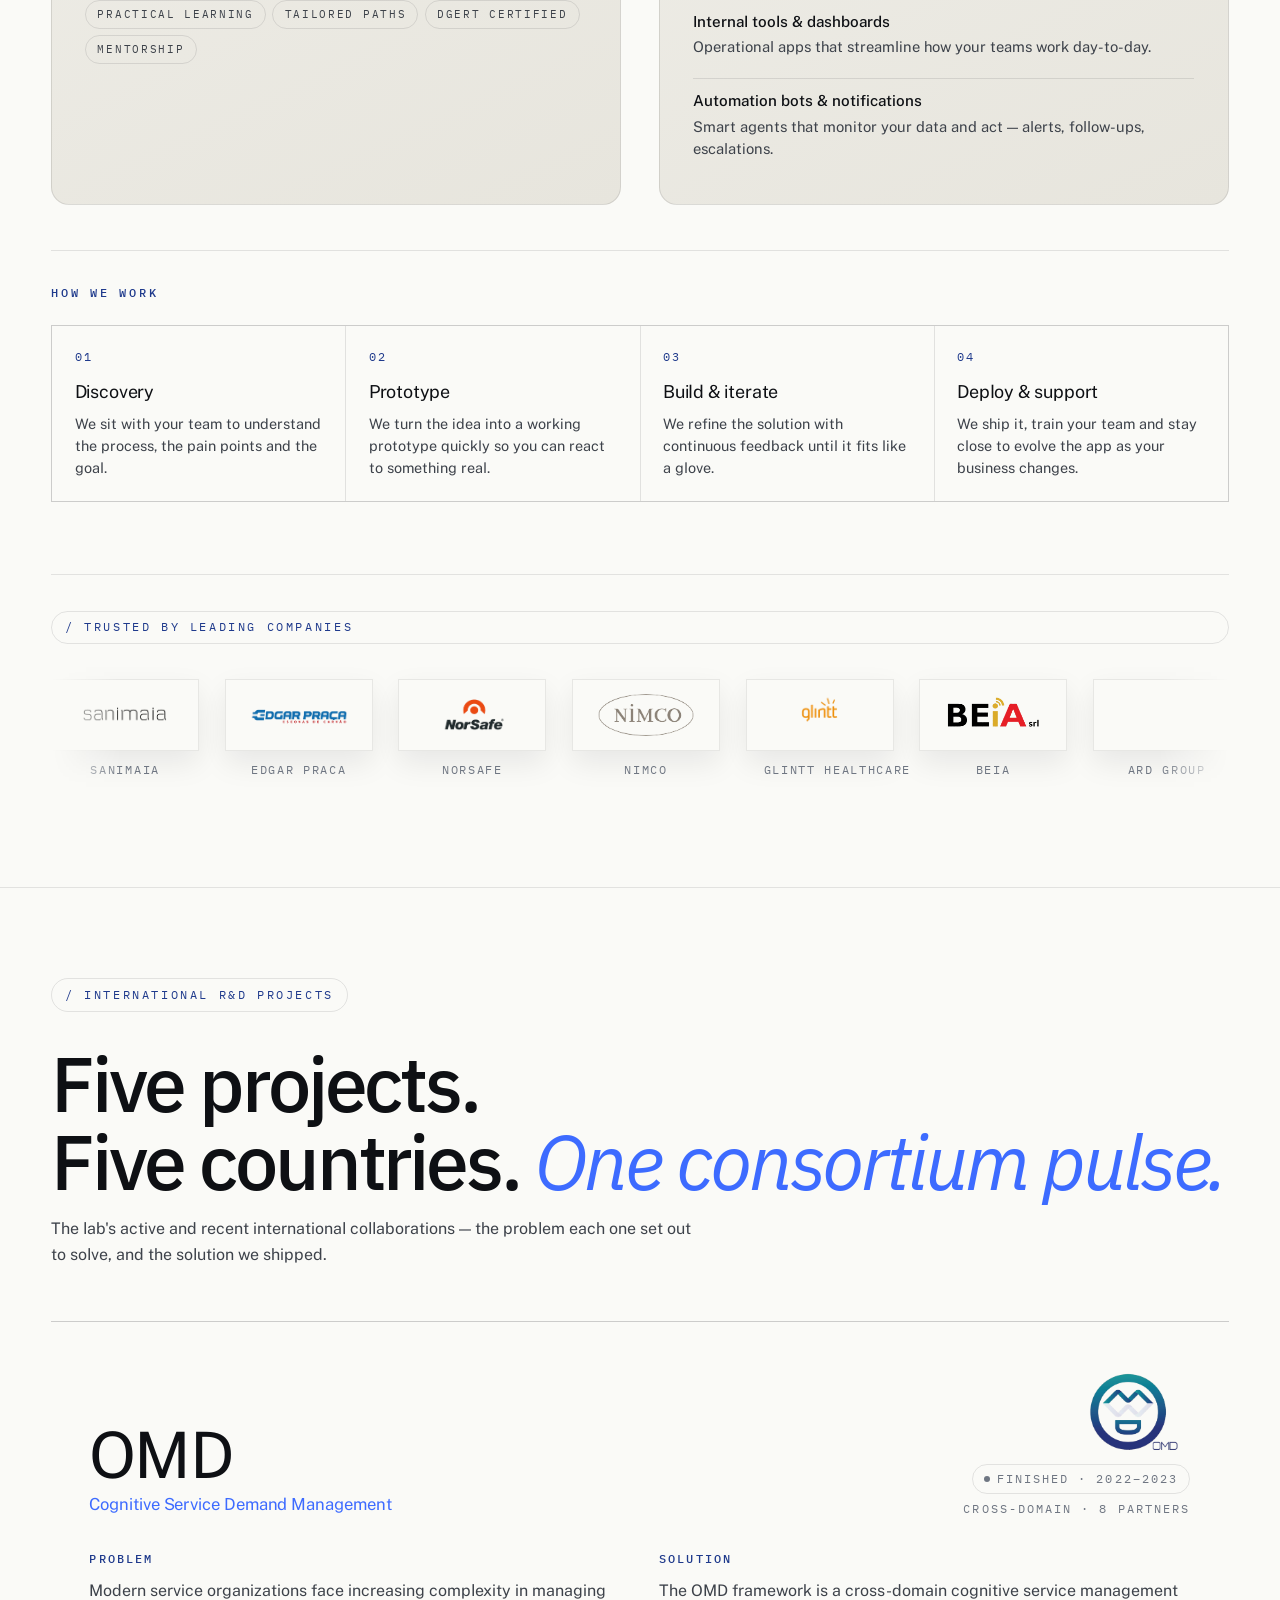
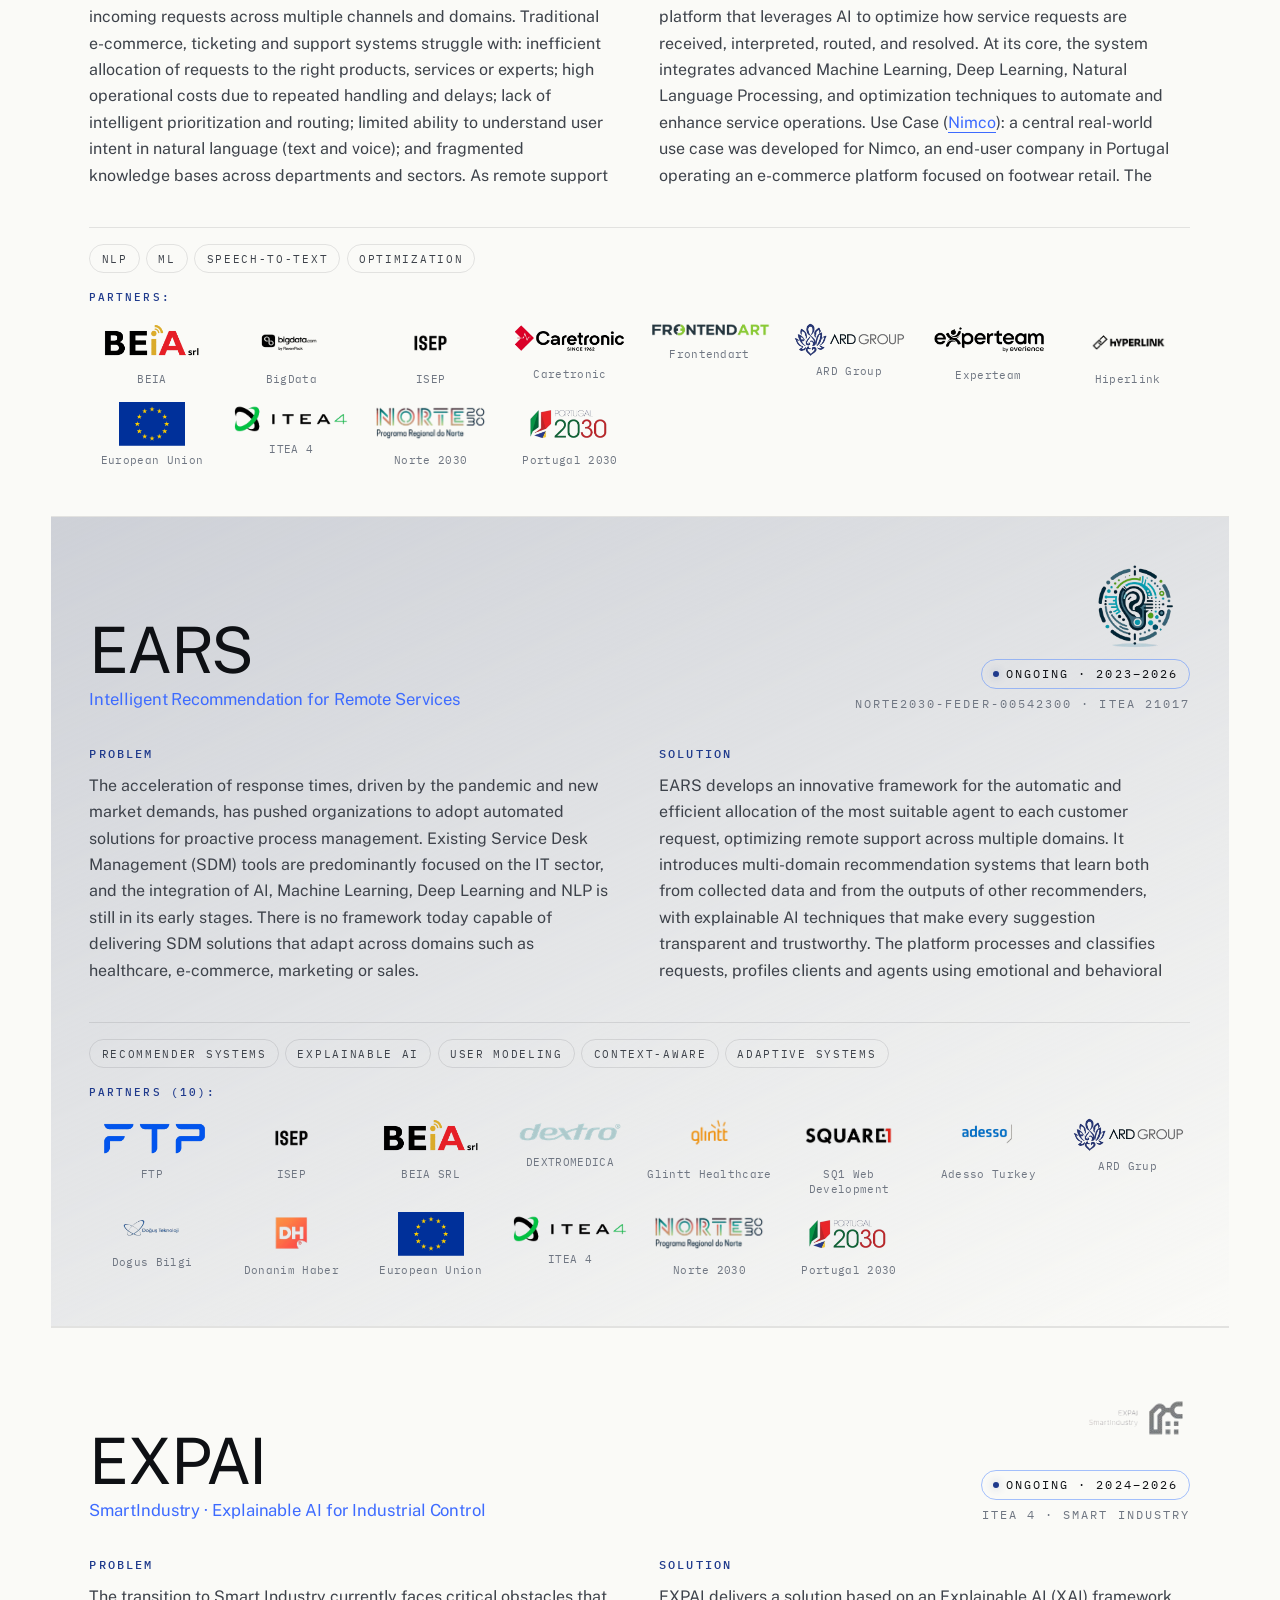
==== commit c8b87ca9: "atualizações calude" ====
--- a/index.html
+++ b/index.html
@@ -4,7 +4,7 @@
 <meta charset="utf-8" />
 <meta name="viewport" content="width=device-width, initial-scale=1, viewport-fit=cover" />
 <meta name="theme-color" content="#0B0D10" />
-<title>FTP Lab â€” Where Research Becomes Reality</title>
+<title>FTP Lab — Where Research Becomes Reality</title>
 <meta name="description" content="A scroll-driven journey into FTP's R&amp;D laboratory. Five international projects. Twelve specialists. From Porto to the world." />
 
 <link rel="preconnect" href="https://fonts.googleapis.com" />
@@ -20,14 +20,14 @@
 <!-- PROGRESS ================================================ -->
 <div class="scroll-progress" data-progress aria-hidden="true"><i></i></div>
 
-<!-- BRAND â€” top-left. Letters reveal F â†’ T â†’ P sequentially on
+<!-- BRAND — top-left. Letters reveal F → T → P sequentially on
      first load, then the phrase fades in. -->
-<a class="brand" href="#top" aria-label="FTP â€” Home" title="FTP">
+<a class="brand" href="#top" aria-label="FTP — Home" title="FTP">
   <img class="brand__logo" src="assets/ftp-logo.png" alt="FTP" width="56" height="22" />
   <span class="brand__phrase">Lab</span>
 </a>
 
-<!-- THEME TOGGLE â€” top-left, switches light/dark ============= -->
+<!-- THEME TOGGLE — top-left, switches light/dark ============= -->
 <button class="theme-toggle" data-theme-toggle type="button" aria-label="Toggle light / dark mode" title="Toggle light / dark mode">
   <svg class="theme-toggle__icon theme-toggle__icon--sun" viewBox="0 0 24 24" fill="none" stroke="currentColor" stroke-width="1.6" stroke-linecap="round" aria-hidden="true">
     <circle cx="12" cy="12" r="4"/>
@@ -47,7 +47,7 @@
   <ul class="language-switcher__menu" role="listbox" data-language-menu hidden></ul>
 </div>
 
-<!-- DOTNAV â€” vertical side menu, dots on the right edge ===== -->
+<!-- DOTNAV — vertical side menu, dots on the right edge ===== -->
 <nav class="dotnav" aria-label="Primary" data-dotnav>
   <a class="dotnav__item" href="#top" data-section="top">
     <span class="dotnav__label">Top</span>
@@ -82,8 +82,8 @@
 <main id="top">
 
 <!-- ============================================================
-     THE JOURNEY â€” pinned scrollytelling section
-     Scroll length = 700vh ; the inner stage is sticky.
+     THE JOURNEY — pinned scrollytelling section
+     Scroll length = 820vh ; the inner stage is sticky.
      Each chapter has data-from / data-to within [0,1] of progress.
      ============================================================ -->
 <section class="journey" data-journey>
@@ -93,6 +93,8 @@
     <!-- BACKDROP: 250-frame JPG sequence drawn into canvas, scrubbed by scroll -->
     <div class="stage__bg">
       <canvas class="stage__canvas" data-stage-canvas aria-hidden="true"></canvas>
+      <canvas class="stage__fx" data-stage-fx aria-hidden="true"></canvas>
+      <div class="stage__flash" aria-hidden="true"></div>
       <div class="stage__veil"></div>
       <div class="stage__grain" aria-hidden="true"></div>
       <div class="stage__vignette" aria-hidden="true"></div>
@@ -110,15 +112,15 @@
     <div class="stage__hud">
       <div class="hud-row">
         <span class="hud-pill"><i class="hud-dot"></i><span data-stage-label>SCANNING</span></span>
-        <span class="hud-mono" data-clock>â€”â€” LISBON</span>
+        <span class="hud-mono" data-clock>—— LISBON</span>
       </div>
       <div class="hud-row hud-row--right">
-        <span class="hud-mono">N 41.21Â° Â· W 8.55Â°</span>
+        <span class="hud-mono">N 41.21° · W 8.55°</span>
         <span class="hud-mono">PORTO / PT</span>
       </div>
     </div>
 
-    <!-- CHAPTERS â€” absolutely positioned, opacity/transform driven by JS -->
+    <!-- CHAPTERS — absolutely positioned, opacity/transform driven by JS -->
     <div class="brain-ctas" data-brain-ctas>
       <div class="brain-ctas__frame" data-brain-ctas-frame>
         
@@ -145,8 +147,8 @@
 
     <div class="chapters" data-chapters>
 
-      <!-- 0.00 â†’ 0.20  AWAKENING -->
-      <article id="awakening-cue" class="chapter chapter--awakening" data-from="0.00" data-to="0.20">
+      <!-- 0.00 → 0.20  AWAKENING -->
+      <article id="awakening-cue" class="chapter chapter--awakening" data-from="0.04" data-to="0.17">
         <p class="kicker">
           <span>R&amp;D</span><span>Studio</span><span>Est. 1999</span>
         </p>
@@ -155,14 +157,14 @@
           <span class="display__line"><span data-cue>to</span> <em data-cue>reality.</em></span>
         </h1>
         <p class="awakening__lede">
-          We are <strong>FTP</strong> â€” a Portuguese laboratory translating
+          We are <strong>FTP</strong> — a Portuguese laboratory translating
           scientific investigation into applied, high-impact enterprise systems.
         </p>
       </article>
 
-      <!-- 0.20 â†’ 0.36  MANIFESTO -->
-      <article id="manifesto-cue" class="chapter chapter--manifesto" data-from="0.20" data-to="0.36">
-        <span class="chap-num">/ Chapter 01 Â· Manifesto</span>
+      <!-- 0.20 → 0.36  MANIFESTO -->
+      <article id="manifesto-cue" class="chapter chapter--manifesto" data-from="0.17" data-to="0.31">
+        <span class="chap-num">/ Chapter 01 · Manifesto</span>
         <div class="manifesto-text" data-words>
           <p>
             We don't build software. We build the layer underneath
@@ -171,12 +173,12 @@
             a cost that quietly disappears.
           </p>
         </div>
-        <span class="chap-sig">â€” FTP / R&amp;D Department Â· Porto</span>
+        <span class="chap-sig">— FTP / R&amp;D Department · Porto</span>
       </article>
 
-      <!-- 0.36 â†’ 0.48  THE LAB -->
-      <article class="chapter chapter--lab" data-from="0.36" data-to="0.48">
-        <span class="chap-num">/ Chapter 02 Â· The Lab</span>
+      <!-- 0.36 → 0.48  THE LAB -->
+      <article class="chapter chapter--lab" data-from="0.31" data-to="0.43">
+        <span class="chap-num">/ Chapter 02 · The Lab</span>
         <h2 class="lab-title">
           A <em>laboratory</em><br/>shaped like a company.
         </h2>
@@ -194,133 +196,24 @@
           <div class="lab-stat">
             <strong data-counter="8"><i>0</i></strong>
             <span class="lab-stat__sfx">countries</span>
-            <span class="lab-stat__lbl">PT Â· TR Â· KR Â· ES Â· RO</span>
+            <span class="lab-stat__lbl">PT · TR · KR · ES · RO</span>
           </div>
           <div class="lab-stat">
             <strong data-counter="5"><i>0</i></strong>
             <span class="lab-stat__sfx">papers</span>
-            <span class="lab-stat__lbl">IEEE Â· Procedia Â· 2025â€“26</span>
+            <span class="lab-stat__lbl">IEEE · Procedia · 2025–26</span>
           </div>
         </div>
       </article>
 
-      <!-- ============ FIVE PROJECTS â€” pass-by chambers ============ -->
-
-      <!-- 0.48 â†’ 0.55  EARS -->
-      <article id="projects-cue" class="chapter chapter--proj chapter--ears" data-from="0.48" data-to="0.55">
-        <div class="proj">
-          <span class="chap-num">/ Chapter 03 Â· Project I of V</span>
-          <header>
-            <span class="proj__tag">ITEA Â· Norte 2030 Â· 14 partners</span>
-            <span class="proj__status"><i></i><span>Ongoing Â· 2023â€“2026</span></span>
-          </header>
-          <h2 class="proj__title">EARS</h2>
-          <p class="proj__sub">Intelligent Recommendation for Remote Services</p>
-          <p class="proj__body">
-            A federated, explainable recommendation framework that learns across
-            <em>nine sectors</em> â€” IT, healthcare, justice, e-commerce,
-            telemarketing, industry, logistics, electronics, software â€” and
-            <em>explains</em> every suggestion it makes. Open-source. Privacy by design.
-          </p>
-          <ul class="proj__chips">
-            <li>Recommender Systems</li><li>Explainable AI</li>
-            <li>Federated Learning</li><li>Context-Aware</li>
-          </ul>
-        </div>
+      <!-- 0.43 → 0.57  CROSSING — fly-through line -->
+      <article class="chapter chapter--portal" data-from="0.43" data-to="0.57" data-depth="fly">
+        <h2 class="portal-title">Inside the <em>mind</em>.</h2>
       </article>
 
-      <!-- 0.55 â†’ 0.62  EXPAI -->
-      <article class="chapter chapter--proj chapter--expai" data-from="0.55" data-to="0.62">
-        <div class="proj">
-          <span class="chap-num">/ Project II of V</span>
-          <header>
-            <span class="proj__tag">ITEA 4 Â· Smart Industry Â· 12 partners</span>
-            <span class="proj__status"><i></i><span>Ongoing Â· 2024â€“2026</span></span>
-          </header>
-          <h2 class="proj__title">EXPAI</h2>
-          <p class="proj__sub">Smart Industry Â· Explainable AI for Industrial Control</p>
-          <p class="proj__body">
-            Closing the gap between <em>black-box AI</em> and high-precision
-            factory floors. Computer Vision over sensor streams, automatic 3D
-            retopology, autonomous mobile robots â€” under an XAI layer that makes
-            every decision <em>auditable</em>.
-          </p>
-          <ul class="proj__chips">
-            <li>XAI</li><li>Computer Vision</li>
-            <li>AMR Robotics</li><li>3D Retopology</li>
-          </ul>
-        </div>
-      </article>
-
-      <!-- 0.62 â†’ 0.69  ELFMO -->
-      <article class="chapter chapter--proj chapter--elfmo" data-from="0.62" data-to="0.69">
-        <div class="proj">
-          <span class="chap-num">/ Project III of V</span>
-          <header>
-            <span class="proj__tag">ITEA Â· Norte 2030 Â· 16 partners</span>
-            <span class="proj__status"><i></i><span>Ongoing Â· 2024â€“2027</span></span>
-          </header>
-          <h2 class="proj__title">ELFMO</h2>
-          <p class="proj__sub">Enterprise Large Foundation Models</p>
-          <p class="proj__body">
-            A risk-based engineering framework that lets enterprises adopt
-            <em>foundation models</em> without losing control of data, IP or
-            compliance. Modular ERP integration. Cegid PHC-aware chatbot.
-            Foundation models living inside the systems your business already runs on.
-          </p>
-          <ul class="proj__chips">
-            <li>Generative AI</li><li>LFM Adaptation</li>
-            <li>ERP Integration</li><li>GDPR Â· AI Act</li>
-          </ul>
-        </div>
-      </article>
-
-      <!-- 0.69 â†’ 0.76  CAPE -->
-      <article class="chapter chapter--proj chapter--cape" data-from="0.69" data-to="0.76">
-        <div class="proj">
-          <span class="chap-num">/ Project IV of V</span>
-          <header>
-            <span class="proj__tag">ITEA 4 Â· 19 partners Â· 5 countries</span>
-            <span class="proj__status"><i></i><span>Ongoing Â· 2024â€“2027</span></span>
-          </header>
-          <h2 class="proj__title">CAPE</h2>
-          <p class="proj__sub">Cognitive Assistant for Phygital Environments</p>
-          <p class="proj__body">
-            A retail platform fusing AI, IoT, blockchain and deep learning â€”
-            five use cases spanning <em>smart manufacturing safety</em>,
-            store ops, employee well-being and personalised commerce.
-          </p>
-          <ul class="proj__chips">
-            <li>IoT</li><li>Blockchain</li>
-            <li>Deep Learning</li><li>Computer Vision</li>
-          </ul>
-        </div>
-      </article>
-
-      <!-- 0.76 â†’ 0.82  OMD -->
-      <article class="chapter chapter--proj chapter--omd" data-from="0.76" data-to="0.82">
-        <div class="proj">
-          <span class="chap-num">/ Project V of V</span>
-          <header>
-            <span class="proj__tag">Cross-domain Â· 12 partners</span>
-            <span class="proj__status proj__status--done"><i></i><span>Finished Â· 2022â€“2023</span></span>
-          </header>
-          <h2 class="proj__title">OMD</h2>
-          <p class="proj__sub">Cognitive Service Demand Management</p>
-          <p class="proj__body">
-            Voice + text understanding for a real e-commerce use case
-            (Nimco, Portuguese footwear). Proof that <em>NLP-driven service
-            management</em> could quietly outperform rules-based ticketing.
-          </p>
-          <ul class="proj__chips">
-            <li>NLP</li><li>ML</li><li>Speech-to-Text</li>
-          </ul>
-        </div>
-      </article>
-
-      <!-- 0.82 â†’ 0.89  ATLAS â€” global reach -->
-      <article class="chapter chapter--atlas" data-from="0.82" data-to="0.89">
-        <span class="chap-num">/ Chapter 04 Â· Atlas</span>
+      <!-- 0.82 → 0.89  ATLAS — global reach -->
+      <article class="chapter chapter--atlas" data-from="0.57" data-to="0.71">
+        <span class="chap-num">/ Chapter 04 · Atlas</span>
         <h2 class="atlas__title">
           From Porto<br/>to the <em>world</em>.
         </h2>
@@ -344,8 +237,8 @@
             </svg>
             <a class="atlas__pin atlas__pin--pt atlas__pin--up atlas__pin--link" href="#blog" aria-label="Read the blog post related to Porto"><i aria-hidden="true"><img src="assets/flags/pt.svg" alt="" loading="lazy" decoding="async" /></i><b>Porto</b><em>HQ</em></a>
             <span class="atlas__pin atlas__pin--es"><i aria-hidden="true"><img src="assets/flags/es.svg" alt="" loading="lazy" decoding="async" /></i><b>Madrid</b><em>EXPAI</em></span>
-            <span class="atlas__pin atlas__pin--ro atlas__pin--up"><i aria-hidden="true"><img src="assets/flags/ro.svg" alt="" loading="lazy" decoding="async" /></i><b>Bucharest</b><em>OMD Â· EARS</em></span>
-            <a class="atlas__pin atlas__pin--tr atlas__pin--link" href="#blog" aria-label="Read the blog post related to Ankara"><i aria-hidden="true"><img src="assets/flags/tr.svg" alt="" loading="lazy" decoding="async" /></i><b>Ankara</b><em>EARS Â· EXPAI</em></a>
+            <span class="atlas__pin atlas__pin--ro atlas__pin--up"><i aria-hidden="true"><img src="assets/flags/ro.svg" alt="" loading="lazy" decoding="async" /></i><b>Bucharest</b><em>OMD · EARS</em></span>
+            <a class="atlas__pin atlas__pin--tr atlas__pin--link" href="#blog" aria-label="Read the blog post related to Ankara"><i aria-hidden="true"><img src="assets/flags/tr.svg" alt="" loading="lazy" decoding="async" /></i><b>Ankara</b><em>EARS · EXPAI</em></a>
             <a class="atlas__pin atlas__pin--kr atlas__pin--link" href="#blog" aria-label="Read the blog post related to Daegu"><i aria-hidden="true"><img src="assets/flags/kr.svg" alt="" loading="lazy" decoding="async" /></i><b>Daegu</b><em>EXPAI plenary</em></a>
             <span class="atlas__pin atlas__pin--ca"><i aria-hidden="true"><img src="assets/flags/ca.svg" alt="" loading="lazy" decoding="async" /></i><b>Canada</b></span>
             <span class="atlas__pin atlas__pin--ua atlas__pin--up"><i aria-hidden="true"><img src="assets/flags/ua.svg" alt="" loading="lazy" decoding="async" /></i><b>Ukraine</b></span>
@@ -358,47 +251,47 @@
         </div>
       </article>
 
-      <!-- 0.89 â†’ 0.96  MINDS â€” quotes cycle -->
-      <article id="minds-cue" class="chapter chapter--minds" data-from="0.89" data-to="0.96">
-        <span class="chap-num">/ Chapter 05 Â· The Minds</span>
+      <!-- 0.89 → 0.96  MINDS — quotes cycle -->
+      <article id="minds-cue" class="chapter chapter--minds" data-from="0.71" data-to="0.90">
+        <span class="chap-num">/ Chapter 05 · The Minds</span>
         <h2 class="minds-title">
           The people<br/>doing the <em>thinking</em>.
         </h2>
         <div class="quotes" data-quotes>
           <figure class="quote" data-quote>
-            <blockquote>Companies that integrate applied AI don't react to the market â€” they anticipate it.</blockquote>
-            <figcaption><strong>FÃ¡bio</strong> Â· <span>Department Head</span></figcaption>
+            <blockquote>Companies that integrate applied AI don't react to the market — they anticipate it.</blockquote>
+            <figcaption><strong>Fábio</strong> · <span>Department Head</span></figcaption>
           </figure>
           <figure class="quote" data-quote>
-            <blockquote>With AI, the limit is no longer time â€” it is imagination.</blockquote>
-            <figcaption><strong>Teixeira</strong> Â· R&amp;D Â· ELFMO</figcaption>
+            <blockquote>With AI, the limit is no longer time — it is imagination.</blockquote>
+            <figcaption><strong>Teixeira</strong> · R&amp;D · ELFMO</figcaption>
           </figure>
           <figure class="quote" data-quote>
             <blockquote>Innovation is born when we turn recurring effort into permanent solutions.</blockquote>
-            <figcaption><strong>Cruz</strong> Â· R&amp;D Â· Computer Vision</figcaption>
+            <figcaption><strong>Cruz</strong> · R&amp;D · Computer Vision</figcaption>
           </figure>
           <figure class="quote" data-quote>
             <blockquote>Blending a little bit of magic with a lot of intelligence to build the future.</blockquote>
-            <figcaption><strong>Mariana</strong> Â· R&amp;D Â· 3D Graphics &amp; EXPAI</figcaption>
+            <figcaption><strong>Mariana</strong> · R&amp;D · 3D Graphics &amp; EXPAI</figcaption>
           </figure>
           <figure class="quote" data-quote>
-            <blockquote>From the chaos of ideas to the elegance of outcomes â€” turning them into flight.</blockquote>
-            <figcaption><strong>Isabel</strong> Â· <span>Project Manager</span></figcaption>
+            <blockquote>From the chaos of ideas to the elegance of outcomes — turning them into flight.</blockquote>
+            <figcaption><strong>Isabel</strong> · <span>Project Manager</span></figcaption>
           </figure>
         </div>
       </article>
 
-      <!-- 0.96 â†’ 1.00  INVITATION -->
-      <article class="chapter chapter--invite" data-from="0.96" data-to="1.00">
-        <span class="chap-num">/ Final Chapter Â· Invitation</span>
+      <!-- 0.96 → 1.00  INVITATION -->
+      <article class="chapter chapter--invite" data-from="0.90" data-to="1.00">
+        <span class="chap-num">/ Final Chapter · Invitation</span>
         <h2 class="invite-title">
           <span data-cue>Where</span>
           <span data-cue>digital</span>
           <em data-cue>trust</em>
           <span data-cue>begins.</span>
         </h2>
-        <p class="invite-lede">Continue scrolling â€” the lab, in detail.</p>
-        <span class="invite-arrow">â†“</span>
+        <p class="invite-lede">Continue scrolling — the lab, in detail.</p>
+        <span class="invite-arrow">↓</span>
       </article>
 
     </div><!-- /.chapters -->
@@ -410,35 +303,37 @@
 </section>
 
 <!-- ============================================================
-     INNOVATION LINES â€” marquee
+     INNOVATION LINES — marquee
      ============================================================ -->
 <section class="sec sec--innov">
   <span class="chap-num chap-num--solo sec__kicker-solo">/ Innovation Lines</span>
   <div class="marquee">
     <div class="marquee__track">
-      <span>Computer Vision</span><i>Â·</i>
-      <span>Intelligent Automation</span><i>Â·</i>
-      <span>Data Analytics</span><i>Â·</i>
-      <span>Digital Twins</span><i>Â·</i>
-      <span>Predictive Systems</span><i>Â·</i>
-      <span>Applied R&amp;D</span><i>Â·</i>
-      <span>3D &amp; Computer Graphics</span><i>Â·</i>
-      <span>Computer Vision</span><i>Â·</i>
-      <span>Intelligent Automation</span><i>Â·</i>
-      <span>Data Analytics</span><i>Â·</i>
-      <span>Digital Twins</span><i>Â·</i>
-      <span>Predictive Systems</span><i>Â·</i>
-      <span>Applied R&amp;D</span><i>Â·</i>
-      <span>3D &amp; Computer Graphics</span><i>Â·</i>
+      <span>Computer Vision</span><i>·</i>
+      <span>Intelligent Automation</span><i>·</i>
+      <span>Data Analytics</span><i>·</i>
+      <span>Digital Twins</span><i>·</i>
+      <span>Predictive Systems</span><i>·</i>
+      <span>Applied R&amp;D</span><i>·</i>
+      <span>3D &amp; Computer Graphics</span><i>·</i>
+      <span>Computer Vision</span><i>·</i>
+      <span>Intelligent Automation</span><i>·</i>
+      <span>Data Analytics</span><i>·</i>
+      <span>Digital Twins</span><i>·</i>
+      <span>Predictive Systems</span><i>·</i>
+      <span>Applied R&amp;D</span><i>·</i>
+      <span>3D &amp; Computer Graphics</span><i>·</i>
     </div>
   </div>
 </section>
 
 <!-- ============================================================
-     SOLUTIONS â€” full detail
+     SOLUTIONS — full detail
      ============================================================ -->
 <section id="solutions" class="sec sec--solutions">
+  <header class="sec__head">
     <span class="chap-num chap-num--solo">/ Solutions &amp; Services</span>
+    <h2 class="sec__title">
       Innovative solutions &amp; <em>professional</em> services.
     </h2>
     <p class="sec__lede">
@@ -457,14 +352,14 @@
           src="assets/solutions/sol-01.mp4"
           poster="assets/solutions/sol-01.jpg"
           muted loop playsinline preload="metadata"
-          aria-label="Hybrid Explainable Recommender â€” live demo">
+          aria-label="Hybrid Explainable Recommender — live demo">
         </video>
         <span class="solution__art-badge"><i></i>Live demo</span>
       </figure>
       <header>
         <span class="solution__num">/01</span>
         <h3>Hybrid Explainable Recommender</h3>
-        <span class="solution__tag">e-commerce Â· cross-domain Â· Wordpress</span>
+        <span class="solution__tag">e-commerce · cross-domain · Wordpress</span>
       </header>
       <div class="solution__scroll">
         <p class="solution__lead">
@@ -477,7 +372,7 @@
           meaningful explanations</em> behind each decision.
         </p>
         <p class="solution__intro">
-          In many systems, recommendations are presented as opaque outputs â€”
+          In many systems, recommendations are presented as opaque outputs —
           users see what is suggested, but not why. This solution addresses
           that gap by combining advanced recommendation modelling with built-in
           explainability, making every result both <em>accurate and interpretable</em>.
@@ -496,7 +391,7 @@
           </ul>
           <p>
             Each result is accompanied by a short, natural-language explanation
-            grounded in real data â€” derived directly from the evidence used
+            grounded in real data — derived directly from the evidence used
             during ranking.
           </p>
         </section>
@@ -563,26 +458,26 @@
           src="assets/solutions/sol-02.mp4"
           poster="assets/solutions/sol-02.jpg"
           muted loop playsinline preload="metadata"
-          aria-label="Multimodal Emotion Recognition â€” live demo">
+          aria-label="Multimodal Emotion Recognition — live demo">
         </video>
         <span class="solution__art-badge"><i></i>Live demo</span>
       </figure>
       <header>
         <span class="solution__num">/02</span>
         <h3>Multimodal Emotion Recognition</h3>
-        <span class="solution__tag">customer experience Â· workplace</span>
+        <span class="solution__tag">customer experience · workplace</span>
       </header>
       <div class="solution__scroll">
         <p class="solution__lead">
           Voice prosody, facial micro-expressions and spoken content fused
-          into a unified emotional profile â€” real-time, privacy-aware,
+          into a unified emotional profile — real-time, privacy-aware,
           federated-ready.
         </p>
         <p class="solution__intro">
           Our Multimodal Emotion Recognition system reads the <em>full
           signal</em> a person sends: how they sound, how their face moves,
           and what they say. Instead of relying on a single channel, it
-          fuses audio, video and text into one coherent emotional state â€”
+          fuses audio, video and text into one coherent emotional state —
           with both <em>category</em> and <em>intensity</em>.
         </p>
         <p class="solution__intro">
@@ -607,7 +502,7 @@
           <p>
             Improves customer satisfaction by adapting to <em>emotional
             context</em> in real time. Detects stress, discomfort and
-            disengagement early â€” before they escalate. Supports employee
+            disengagement early — before they escalate. Supports employee
             well-being via continuous, opt-in sentiment monitoring.
           </p>
         </section>
@@ -617,7 +512,7 @@
           <ul>
             <li>Multimodal detection across audio, video and text</li>
             <li>Real-time inference suitable for live interactions</li>
-            <li>Federated learning ready â€” train without centralising data</li>
+            <li>Federated learning ready — train without centralising data</li>
             <li>Privacy-aware design with on-device processing options</li>
             <li>Configurable emotion taxonomies for different domains</li>
           </ul>
@@ -638,7 +533,7 @@
           <h4>Designed for Adaptation</h4>
           <p>
             Drop the engine into a contact-centre, a retail experience,
-            an HR well-being programme or a clinical study â€” the same core
+            an HR well-being programme or a clinical study — the same core
             adapts via lightweight fine-tuning. The system is the
             multimodal foundation behind our work in <em>EARS</em> and
             ships with privacy controls aligned with GDPR and the AI Act.
@@ -650,7 +545,7 @@
           <li>Real-time Inference</li>
           <li>Federated Learning Ready</li>
           <li>Privacy-Aware</li>
-          <li>Audio Â· Video Â· Text</li>
+          <li>Audio · Video · Text</li>
         </ul>
       </div>
     </li>
@@ -662,25 +557,25 @@
           src="assets/solutions/sol-03.mp4"
           poster="assets/solutions/sol-03.jpg"
           muted loop playsinline preload="metadata"
-          aria-label="ERP Virtual Assistant â€” live demo">
+          aria-label="ERP Virtual Assistant — live demo">
         </video>
         <span class="solution__art-badge"><i></i>Live demo</span>
       </figure>
       <header>
         <span class="solution__num">/03</span>
         <h3>ERP Virtual Assistant</h3>
-        <span class="solution__tag">Cegid PHC Â· Sage Â· Cegid Primavera</span>
+        <span class="solution__tag">Cegid PHC · Sage · Cegid Primavera</span>
       </header>
       <div class="solution__scroll">
         <p class="solution__lead">
           An intelligent conversational interface that simplifies how
-          businesses interact with their management systems â€” invoices,
+          businesses interact with their management systems — invoices,
           reports, forecasts and answers, without the menus.
         </p>
         <p class="solution__intro">
           Our ERP Virtual Assistant turns the ERP from a <em>menu-driven
           tool</em> into a <em>conversational partner</em>. Instead of
-          navigating layers of forms and reports, users simply ask â€” and
+          navigating layers of forms and reports, users simply ask — and
           the system delivers documents, summaries, forecasts and answers
           grounded in their own business data.
         </p>
@@ -714,11 +609,11 @@
         <section class="solution__block">
           <h4>Key Capabilities</h4>
           <ul>
-            <li>NLP layer over the ERP â€” talk to your business in plain language</li>
+            <li>NLP layer over the ERP — talk to your business in plain language</li>
             <li>Automated document generation (invoices, orders, statements)</li>
             <li>AI forecasting trained on the client's historical operations</li>
             <li>Multi-source data aggregation across modules and systems</li>
-            <li>Custom ERP API connectors â€” Cegid PHC, Sage, Cegid Primavera and beyond</li>
+            <li>Custom ERP API connectors — Cegid PHC, Sage, Cegid Primavera and beyond</li>
           </ul>
         </section>
 
@@ -738,7 +633,7 @@
           <p>
             Built as a modular layer on top of the existing ERP, it extends
             without disrupting. New connectors, new business rules and new
-            data sources can be added incrementally â€” the assistant evolves
+            data sources can be added incrementally — the assistant evolves
             alongside the operation.
           </p>
         </section>
@@ -760,14 +655,14 @@
           src="assets/solutions/sol-04.mp4"
           poster="assets/solutions/sol-04.jpg"
           muted loop playsinline preload="metadata"
-          aria-label="Autonomous Agent Systems â€” live demo">
+          aria-label="Autonomous Agent Systems — live demo">
         </video>
         <span class="solution__art-badge"><i></i>Live demo</span>
       </figure>
       <header>
         <span class="solution__num">/04</span>
         <h3>Autonomous Agent Systems</h3>
-        <span class="solution__tag">automation Â· orchestration</span>
+        <span class="solution__tag">automation · orchestration</span>
       </header>
       <div class="solution__scroll">
         <p class="solution__lead">
@@ -777,8 +672,8 @@
         <p class="solution__intro">
           Our Autonomous Agent Systems turn isolated automations into a
           <em>coordinated, goal-driven workforce</em>. Each agent owns a
-          slice of the operation â€” planning its own actions, calling the
-          right tools and APIs, and adjusting based on feedback â€” so the
+          slice of the operation — planning its own actions, calling the
+          right tools and APIs, and adjusting based on feedback — so the
           whole pipeline keeps moving without a human at every step.
         </p>
         <p class="solution__intro">
@@ -816,7 +711,7 @@
             <li>API integration with internal and external services</li>
             <li>Multi-step workflows with branching and recovery</li>
             <li>Adaptive learning from outcomes and human feedback</li>
-            <li>Self-managing â€” agents allocate work amongst themselves</li>
+            <li>Self-managing — agents allocate work amongst themselves</li>
           </ul>
         </section>
 
@@ -838,7 +733,7 @@
             Built as a modular framework: new agents, new tools, new
             domains can be added without rewriting the core. The same
             engine underpins automations across customer service,
-            operations and back-office processes â€” and is reused inside
+            operations and back-office processes — and is reused inside
             our work on <em>EARS</em> and <em>ELFMO</em>.
           </p>
         </section>
@@ -860,14 +755,14 @@
           src="assets/solutions/sol-05.mp4"
           poster="assets/solutions/sol-05.jpg"
           muted loop playsinline preload="metadata"
-          aria-label="Retopology Converter â€” live demo">
+          aria-label="Retopology Converter — live demo">
         </video>
         <span class="solution__art-badge"><i></i>Live demo</span>
       </figure>
       <header>
         <span class="solution__num">/05</span>
         <h3>Retopology Converter</h3>
-        <span class="solution__tag">3D pipelines Â· games Â· industrial viz</span>
+        <span class="solution__tag">3D pipelines · games · industrial viz</span>
       </header>
       <div class="solution__scroll">
         <p class="solution__lead">
@@ -878,7 +773,7 @@
         <p class="solution__intro">
           Our Retopology Converter takes dense, scan-derived or sculpted
           geometry and rebuilds it as <em>clean, animation-ready</em>
-          topology â€” automatically. The result preserves silhouette and
+          topology — automatically. The result preserves silhouette and
           surface detail while replacing chaotic triangulation with
           predictable quad flow.
         </p>
@@ -886,7 +781,7 @@
           The system was designed to live inside production pipelines:
           studios can drop in raw assets and get back meshes that are
           immediately usable for rigging, baking, real-time rendering or
-          industrial simulation â€” without weeks of manual cleanup.
+          industrial simulation — without weeks of manual cleanup.
         </p>
 
         <section class="solution__block">
@@ -912,10 +807,10 @@
         <section class="solution__block">
           <h4>Key Capabilities</h4>
           <ul>
-            <li>Fully automated retopology â€” no manual quad-drawing required</li>
+            <li>Fully automated retopology — no manual quad-drawing required</li>
             <li>Quad-based output suitable for animation and subdivision</li>
             <li>Geometry &amp; silhouette preservation across LODs</li>
-            <li>Real-time engine ready â€” Unreal, Unity, web 3D out-of-the-box</li>
+            <li>Real-time engine ready — Unreal, Unity, web 3D out-of-the-box</li>
             <li>Batch processing for asset libraries and scan archives</li>
           </ul>
         </section>
@@ -962,7 +857,7 @@
         <header>
           <h3>FTP Academy</h3>
           <a class="expert__cta" href="https://academia.ftpporto.com" target="_blank" rel="noopener">
-            Visit Academy â†—
+            Visit Academy ↗
           </a>
         </header>
         <div class="expert__intro">
@@ -1039,29 +934,29 @@
     <span class="chap-num chap-num--solo">/ Trusted by Leading Partners</span>
     <div class="marquee marquee--clients">
       <div class="marquee__track">
-        <span>Sanimaia</span><i>Â·</i>
-        <span>Edgar PraÃ§a</span><i>Â·</i>
-        <span>NorSafe</span><i>Â·</i>
-        <span>Nimco</span><i>Â·</i>
-        <span>Glintt Healthcare</span><i>Â·</i>
-        <span>BEIA</span><i>Â·</i>
-        <span>ARD Group</span><i>Â·</i>
-        <span>KAIST</span><i>Â·</i>
-        <span>Sanimaia</span><i>Â·</i>
-        <span>Edgar PraÃ§a</span><i>Â·</i>
-        <span>NorSafe</span><i>Â·</i>
-        <span>Nimco</span><i>Â·</i>
-        <span>Glintt Healthcare</span><i>Â·</i>
-        <span>BEIA</span><i>Â·</i>
-        <span>ARD Group</span><i>Â·</i>
-        <span>KAIST</span><i>Â·</i>
+        <span>Sanimaia</span><i>·</i>
+        <span>Edgar Praça</span><i>·</i>
+        <span>NorSafe</span><i>·</i>
+        <span>Nimco</span><i>·</i>
+        <span>Glintt Healthcare</span><i>·</i>
+        <span>BEIA</span><i>·</i>
+        <span>ARD Group</span><i>·</i>
+        <span>KAIST</span><i>·</i>
+        <span>Sanimaia</span><i>·</i>
+        <span>Edgar Praça</span><i>·</i>
+        <span>NorSafe</span><i>·</i>
+        <span>Nimco</span><i>·</i>
+        <span>Glintt Healthcare</span><i>·</i>
+        <span>BEIA</span><i>·</i>
+        <span>ARD Group</span><i>·</i>
+        <span>KAIST</span><i>·</i>
       </div>
     </div>
   </div>
 </section>
 
 <!-- ============================================================
-     INTERNATIONAL R&D PROJECTS â€” full detail
+     INTERNATIONAL R&D PROJECTS — full detail
      ============================================================ -->
 <section id="projects" class="sec sec--projects">
     <span class="chap-num chap-num--solo">/ International R&amp;D Projects</span>
@@ -1069,7 +964,7 @@
       Five countries. <em>One consortium pulse.</em>
     </h2>
     <p class="sec__lede">
-      The lab's active and recent international collaborations â€” the
+      The lab's active and recent international collaborations — the
       Problem each one set out to solve, and the Solution we shipped.
     </p>
   </header>
@@ -1089,8 +984,8 @@
           </span>
         </div>
         <div class="iproject__meta">
-          <span class="status status--done">Finished Â· 2022â€“2023</span>
-          <span>Cross-domain Â· 12 partners</span>
+          <span class="status status--done">Finished · 2022–2023</span>
+          <span>Cross-domain · 12 partners</span>
         </div>
       </header>
       <div class="iproject__body">
@@ -1110,7 +1005,7 @@
           <p>
             A cross-domain cognitive service management platform leveraging
             ML, Deep Learning, NLP and optimisation. Real-world use case
-            with <a href="https://www.nm4y.com" target="_blank" rel="noopener">Nimco</a> â€”
+            with <a href="https://www.nm4y.com" target="_blank" rel="noopener">Nimco</a> —
             an AI-powered chatbot with text + voice input that understands
             customer queries, extracts intent, applies ML filtering and
             recommends footwear with personalised reasoning.
@@ -1214,8 +1109,8 @@
           </span>
         </div>
         <div class="iproject__meta">
-          <span class="status status--ongoing">Ongoing Â· 2023â€“2026</span>
-          <span>NORTE2030-FEDER-00542300 Â· ITEA 21017</span>
+          <span class="status status--ongoing">Ongoing · 2023–2026</span>
+          <span>NORTE2030-FEDER-00542300 · ITEA 21017</span>
         </div>
       </header>
       <div class="iproject__body">
@@ -1343,11 +1238,11 @@
       <header>
         <div class="iproject__title">
           <h3>EXPAI</h3>
-          <span>SmartIndustry Â· Explainable AI for Industrial Control</span>
+          <span>SmartIndustry · Explainable AI for Industrial Control</span>
         </div>
         <div class="iproject__meta">
-          <span class="status status--ongoing">Ongoing Â· 2024â€“2026</span>
-          <span>ITEA 4 Â· Smart Industry</span>
+          <span class="status status--ongoing">Ongoing · 2024–2026</span>
+          <span>ITEA 4 · Smart Industry</span>
         </div>
       </header>
       <div class="iproject__body">
@@ -1472,8 +1367,8 @@
           </span>
         </div>
         <div class="iproject__meta">
-          <span class="status status--ongoing">Ongoing Â· 2024â€“2027</span>
-          <span>ITEA Â· Norte 2030</span>
+          <span class="status status--ongoing">Ongoing · 2024–2027</span>
+          <span>ITEA · Norte 2030</span>
         </div>
       </header>
       <div class="iproject__body">
@@ -1484,7 +1379,7 @@
             and LFMs (GPT, BARD, FALCON) but face substantial costs,
             heavy resource allocation, strict compliance. Concerns around
             data security, IP, bias, fairness, transparency and alignment
-            with GDPR / AI Act make reliable adoption difficult â€” and
+            with GDPR / AI Act make reliable adoption difficult — and
             monolithic ERPs (Cegid PHC, Cegid Primavera, Sage X3, SAP, Dynamics) limit
             customisation and AI integration.
           </p>
@@ -1504,8 +1399,8 @@
       <footer>
         <ul class="chips">
           <li>Generative AI</li><li>LFM Adaptation</li>
-          <li>ERP Integration (Cegid PHC)</li><li>Modular Monolith â†’ Microservices</li>
-          <li>Open-source AI</li><li>GDPR Â· AI Act</li>
+          <li>ERP Integration (Cegid PHC)</li><li>Modular Monolith → Microservices</li>
+          <li>Open-source AI</li><li>GDPR · AI Act</li>
         </ul>
         <div class="iproject__partners">
           <strong>Partners (16):</strong>
@@ -1624,8 +1519,8 @@
           </span>
         </div>
         <div class="iproject__meta">
-          <span class="status status--ongoing">Ongoing Â· 2024â€“2027</span>
-          <span>NORTE0230-FEDER-01241200 Â· ITEA 4</span>
+          <span class="status status--ongoing">Ongoing · 2024–2027</span>
+          <span>NORTE0230-FEDER-01241200 · ITEA 4</span>
         </div>
       </header>
       <div class="iproject__body">
@@ -1646,7 +1541,7 @@
             working environment in retail through AI, Blockchain, IoT and
             Deep Learning. Personalised experiences, optimised robots
             and kiosks, innovative resource management, employee tracking
-            and customer engagement â€” five use cases spanning consumer
+            and customer engagement — five use cases spanning consumer
             UX, personalisation, satisfaction, manufacturing safety and
             store operations.
           </p>
@@ -1784,14 +1679,14 @@
 </section>
 
 <!-- ============================================================
-     PUBLISHED â€” Papers
+     PUBLISHED — Papers
      ============================================================ -->
 <section id="papers" class="sec sec--papers">
   <header class="sec__head">
-    <span class="chap-num chap-num--solo">/ Published Â· 2025â€“2026</span>
+    <span class="chap-num chap-num--solo">/ Published · 2025–2026</span>
     <h2 class="sec__title">Peer-reviewed. <em>Reproducible.</em></h2>
     <p class="sec__lede">
-      The lab's work is checked in the only place that counts â€” by other labs.
+      The lab's work is checked in the only place that counts — by other labs.
       A non-exhaustive selection from the last 18 months.
     </p>
   </header>
@@ -1801,7 +1696,7 @@
       <div class="paper__year">2026</div>
       <div>
         <h4>A Literature Review about Federated Learning in Recommendation Systems</h4>
-        <span class="paper__venue">IEEE Â· 2026</span>
+        <span class="paper__venue">IEEE · 2026</span>
       </div>
       <a class="paper__doi" href="https://ieeexplore.ieee.org/document/11498129" target="_blank" rel="noopener">IEEE &#8599;</a>
     </li>
@@ -1809,7 +1704,7 @@
       <div class="paper__year">2026</div>
       <div>
         <h4>A Blockchain-based Federated Learning Implementation Within a Recommendation System Landscape</h4>
-        <span class="paper__venue">Procedia Computer Science Â· Procedia</span>
+        <span class="paper__venue">Procedia Computer Science · Procedia</span>
       </div>
       <a class="paper__doi" href="https://doi.org/10.1016/j.procs.2026.03.021" target="_blank" rel="noopener">DOI &#8599;</a>
     </li>
@@ -1817,7 +1712,7 @@
       <div class="paper__year">2025</div>
       <div>
         <h4>Security-Enhancing Mechanisms to Strengthen Privacy on Federated Learning Based Recommendation Systems</h4>
-        <span class="paper__venue">IEEE IWIS Â· 2025</span>
+        <span class="paper__venue">IEEE IWIS · 2025</span>
       </div>
       <a class="paper__doi" href="https://doi.org/10.1109/IWIS66215.2025.11142401" target="_blank" rel="noopener">DOI &#8599;</a>
     </li>
@@ -1825,7 +1720,7 @@
       <div class="paper__year">2025</div>
       <div>
         <h4>Literary Review for Enhanced Personalized Recommendations with Federated Learning &amp; Multimodel Emotion Recognition</h4>
-        <span class="paper__venue">IEEE IDSTA Â· 2025</span>
+        <span class="paper__venue">IEEE IDSTA · 2025</span>
       </div>
       <a class="paper__doi" href="https://doi.org/10.1109/IDSTA66210.2025.11202847" target="_blank" rel="noopener">DOI &#8599;</a>
     </li>
@@ -1833,7 +1728,7 @@
       <div class="paper__year">2025</div>
       <div>
         <h4>Local Vs Server Differential Privacy Analysis Regarding the Trade-Off Between Security and Recommendation Quality</h4>
-        <span class="paper__venue">IEEE BigData Â· 2025</span>
+        <span class="paper__venue">IEEE BigData · 2025</span>
       </div>
       <a class="paper__doi" href="https://doi.org/10.1109/BigData66926.2025.11402459" target="_blank" rel="noopener">DOI &#8599;</a>
     </li>
@@ -1855,15 +1750,15 @@
         <img src="assets/Projects/norte2030.png" alt="Norte 2030 logo" loading="lazy" decoding="async" />
       </span>
     </div>
-    <a href="https://itea4.org" target="_blank" rel="noopener">ITEA</a><i>Â·</i>
-    <a href="https://www.ani.pt" target="_blank" rel="noopener">ANI</a><i>Â·</i>
-    <a href="https://european-union.europa.eu" target="_blank" rel="noopener">European Union</a><i>Â·</i>
+    <a href="https://itea4.org" target="_blank" rel="noopener">ITEA</a><i>·</i>
+    <a href="https://www.ani.pt" target="_blank" rel="noopener">ANI</a><i>·</i>
+    <a href="https://european-union.europa.eu" target="_blank" rel="noopener">European Union</a><i>·</i>
     <span>Norte 2030</span>
   </div>
 </section>
 
 <!-- ============================================================
-     LAB TEAM â€” all 9 members
+     LAB TEAM — all 9 members
      ============================================================ -->
 <section id="team" class="sec sec--team">
   <header class="sec__head">
@@ -1877,22 +1772,22 @@
   <div class="team-grid">
     <article class="member member--lead">
       <figure class="member__figure">
-        <video class="member__photo" autoplay muted loop playsinline preload="metadata" poster="Alters_Img/fabio.jpeg" aria-label="FÃ¡bio portrait video">
+        <video class="member__photo" autoplay muted loop playsinline preload="metadata" poster="Alters_Img/fabio.jpeg" aria-label="Fábio portrait video">
           <source src="Alters_Img/fabio_video.mp4" type="video/mp4" />
         </video>
       </figure>
       <span class="member__role">Department Head</span>
-      <h3>FÃ¡bio</h3>
+      <h3>Fábio</h3>
       <span class="member__spec">Department Leadership &amp; Strategy</span>
-      <blockquote>Companies that integrate applied AI don't react to the market â€” they anticipate it.</blockquote>
+      <blockquote>Companies that integrate applied AI don't react to the market — they anticipate it.</blockquote>
     </article>
 
     <article class="member">
       <figure class="member__figure">
-        <img class="member__photo" src="Alters_Img/andre.png" alt="AndrÃ© portrait" loading="lazy" decoding="async" />
+        <img class="member__photo" src="Alters_Img/andre.png" alt="André portrait" loading="lazy" decoding="async" />
       </figure>
       <span class="member__role">Technical Lead</span>
-      <h3>AndrÃ©</h3>
+      <h3>André</h3>
       <span class="member__spec">FTP Academia &amp; Executive Strategy</span>
       <blockquote>Limits shape vision. Direction transforms imagination into reality.</blockquote>
     </article>
@@ -1904,7 +1799,7 @@
       <span class="member__role">Project Manager</span>
       <h3>Isabel</h3>
       <span class="member__spec">About Us, Blog &amp; General Management</span>
-      <blockquote>From the chaos of ideas to the elegance of outcomes â€” turning them into flight.</blockquote>
+      <blockquote>From the chaos of ideas to the elegance of outcomes — turning them into flight.</blockquote>
     </article>
 
     <article class="member">
@@ -1914,7 +1809,7 @@
       <span class="member__role">R&amp;D Developer</span>
       <h3>Teixeira</h3>
       <span class="member__spec">AI &amp; ELFMO Project</span>
-      <blockquote>With AI, the limit is no longer time â€” it is imagination.</blockquote>
+      <blockquote>With AI, the limit is no longer time — it is imagination.</blockquote>
     </article>
 
     <article class="member">
@@ -1965,7 +1860,7 @@
 </section>
 
 <!-- ============================================================
-     BLOG â€” 3 articles
+     BLOG — 3 articles
      ============================================================ -->
 <section id="blog" class="sec sec--blog">
   <header class="sec__head">
@@ -1974,7 +1869,7 @@
     </h2>
     <p class="sec__lede">
       Exploring AI, international R&amp;D collaborations, and industrial
-      technology â€” straight from the consortia.
+      technology — straight from the consortia.
     </p>
   </header>
 
@@ -1987,12 +1882,12 @@
       </figure>
       <div class="post__meta">
         <span class="post__cat">International Projects</span>
-        <span class="post__date">04â€“05 Nov 2025 Â· Ankara, TÃ¼rkiye</span>
-      </div>
-      <h3>EARS Project â€” Plenary Meeting in Ankara</h3>
+        <span class="post__date">04–05 Nov 2025 · Ankara, Türkiye</span>
+      </div>
+      <h3>EARS Project — Plenary Meeting in Ankara</h3>
       <p class="post__lead">
         On November 4 and 5, 2025, Ankara became the meeting point for the
-        international consortium of the EARS project â€” Environment Adaptive
+        international consortium of the EARS project — Environment Adaptive
         Recommendation System. At the facilities of partner ARD Group in the
         Turkish capital, the teams gathered for two focused working days, where
         technical progress gave way to concrete decisions and strategic
@@ -2015,7 +1910,7 @@
       </p>
       <p>
         FTP had a particularly relevant role at this plenary as the leader of
-        WP5 â€” Integration, Pilots and Validation â€” the work package that
+        WP5 — Integration, Pilots and Validation — the work package that
         ensures everything developed within the project actually finds
         application in the real world. The meeting in Ankara was an
         opportunity to assess the progress of the ongoing activities, clarify
@@ -2024,8 +1919,8 @@
       </p>
       <p>
         Some issues resist video calls and email threads. The technical
-        complexity of EARS â€” with multiple partners, interdependent
-        technological components, and distinct use cases â€” requires, at
+        complexity of EARS — with multiple partners, interdependent
+        technological components, and distinct use cases — requires, at
         certain moments, the same table and the same space. Ankara was one of
         those moments: two days in which doubts were resolved in minutes,
         decisions that had been pending for weeks were taken together, and
@@ -2047,10 +1942,10 @@
         impact. Ankara reinforced both.
       </p>
       <p>
-        Because to innovate is also to integrate â€” technologies, data,
+        Because to innovate is also to integrate — technologies, data,
         perspectives, and people.
       </p>
-      <span class="post__tag">EARS Â· ITEA</span>
+      <span class="post__tag">EARS · ITEA</span>
     </article>
 
     <!-- Article 2 -->
@@ -2060,14 +1955,14 @@
       </figure>
       <div class="post__meta">
         <span class="post__cat">International Projects</span>
-        <span class="post__date">15 Apr 2026 Â· Daegu, South Korea</span>
+        <span class="post__date">15 Apr 2026 · Daegu, South Korea</span>
       </div>
       <h3>EXPAI Korea Plenary</h3>
       <p class="post__lead">
         Between April 13 and 15, Daegu opened the doors of the EXPAI project
         to the world. At Nanosystems' facilities, the Portuguese, Korean
         and Spanish consortia met for a plenary that was much more than a
-        technical agenda â€” it was a meeting of minds, cultures and shared
+        technical agenda — it was a meeting of minds, cultures and shared
         ambitions.
       </p>
       <p>
@@ -2079,10 +1974,10 @@
       </p>
       <p>
         Cross-cutting all advances, Explainable AI (XAI) asserts itself as
-        a strategic axis of the consortium â€” systems not only intelligent,
+        a strategic axis of the consortium — systems not only intelligent,
         but transparent, interpretable and truly useful.
       </p>
-      <span class="post__tag">EXPAI Â· ITEA 4</span>
+      <span class="post__tag">EXPAI · ITEA 4</span>
     </article>
 
     <!-- Article 3 -->
@@ -2092,23 +1987,23 @@
       </figure>
       <div class="post__meta">
         <span class="post__cat">GenAI</span>
-        <span class="post__date">20 Jan 2025 Â· Porto</span>
+        <span class="post__date">20 Jan 2025 · Porto</span>
       </div>
       <h3>ELFMO in Porto</h3>
       <p>
         How we are bringing Large Foundation Models to the local enterprise
-        ecosystem â€” methods, tools, sector benchmarks and open-source
+        ecosystem — methods, tools, sector benchmarks and open-source
         infrastructures for reliable adaptation, with evaluation aligned
         with GDPR and the AI Act.
       </p>
-      <span class="post__tag">ELFMO Â· GenAI</span>
+      <span class="post__tag">ELFMO · GenAI</span>
     </article>
 
   </div>
 </section>
 
 <!-- ============================================================
-     ABOUT â€” Who we are + Mission + Stats + Security + Global Reach
+     ABOUT — Who we are + Mission + Stats + Security + Global Reach
      ============================================================ -->
 <section id="about" class="sec sec--about">
   <header class="sec__head">
@@ -2163,7 +2058,7 @@
         <li>ISO/IEC 27001</li>
         <li>GDPR</li>
         <li>AI Act aware</li>
-        <li>PME LÃ­der</li>
+        <li>PME Líder</li>
         <li>DGERT certified</li>
       </ul>
     </article>
@@ -2171,23 +2066,23 @@
       <span class="sec__kicker">Global Reach</span>
       <p>
         From Porto to the world. Active R&amp;D consortia and field plenaries
-        across <strong>Portugal</strong>, <strong>TÃ¼rkiye</strong>,
+        across <strong>Portugal</strong>, <strong>Türkiye</strong>,
         <strong>South Korea</strong>, <strong>Spain</strong>, <strong>Romania</strong>,
         <strong>Belgium</strong>, <strong>Finland</strong>.
       </p>
       <ul class="badge-row">
-        <li>Porto Â· HQ</li>
-        <li>Ankara Â· EARS</li>
-        <li>Daegu Â· EXPAI</li>
-        <li>Helsinki Â· ELFMO</li>
-        <li>Madrid Â· EXPAI</li>
+        <li>Porto · HQ</li>
+        <li>Ankara · EARS</li>
+        <li>Daegu · EXPAI</li>
+        <li>Helsinki · ELFMO</li>
+        <li>Madrid · EXPAI</li>
       </ul>
     </article>
   </div>
 </section>
 
 <!-- ============================================================
-     CONTACT â€” Form + general info + map
+     CONTACT — Form + general info + map
      ============================================================ -->
 <section id="precontact" class="sec sec--precontact"></section>
 
@@ -2231,7 +2126,7 @@
       <label class="field">
         <span>Subject</span>
         <select name="subject" required>
-          <option value="">Select a subjectâ€¦</option>
+          <option value="">Select a subject…</option>
           <option value="Partnership">Partnership</option>
           <option value="R&amp;D Inquiry">R&amp;D Inquiry</option>
           <option value="Solutions">Solutions</option>
@@ -2256,9 +2151,9 @@
       <div>
         <span class="info__label">Our Location</span>
         <address>
-          Rua Professor Correia de SÃ¡ 56<br/>
+          Rua Professor Correia de Sá 56<br/>
           4445-570 Ermesinde<br/>
-          Porto Â· Portugal
+          Porto · Portugal
         </address>
         <div class="contact-map">
           <iframe
@@ -2271,11 +2166,11 @@
       </div>
       <div>
         <span class="info__label">Channels</span>
-        <a class="info__line" href="https://ftpporto.com" target="_blank" rel="noopener">ftpporto.com â†—</a>
-        <a class="info__line" href="https://academia.ftpporto.com" target="_blank" rel="noopener">academia.ftpporto.com â†—</a>
-        <a class="info__line" href="https://www.linkedin.com/company/ftpporto/" target="_blank" rel="noopener">LinkedIn â†—</a>
-        <a class="info__line" href="https://www.instagram.com/ftpporto/" target="_blank" rel="noopener">Instagram â†—</a>
-        <a class="info__line" href="https://www.facebook.com/ftpporto/" target="_blank" rel="noopener">Facebook â†—</a>
+        <a class="info__line" href="https://ftpporto.com" target="_blank" rel="noopener">ftpporto.com ↗</a>
+        <a class="info__line" href="https://academia.ftpporto.com" target="_blank" rel="noopener">academia.ftpporto.com ↗</a>
+        <a class="info__line" href="https://www.linkedin.com/company/ftpporto/" target="_blank" rel="noopener">LinkedIn ↗</a>
+        <a class="info__line" href="https://www.instagram.com/ftpporto/" target="_blank" rel="noopener">Instagram ↗</a>
+        <a class="info__line" href="https://www.facebook.com/ftpporto/" target="_blank" rel="noopener">Facebook ↗</a>
       </div>
     </aside>
 
@@ -2292,24 +2187,24 @@
     <div class="foot__col foot__col--brand">
       <div class="foot__brand">
         <img class="foot__brand-logo" src="assets/ftp-logo.png" alt="FTP" width="56" height="22" loading="lazy" decoding="async" />
-        <span class="foot__brand-suffix">Â· Lab</span>
+        <span class="foot__brand-suffix">· Lab</span>
       </div>
       <p class="foot__tagline">
         Digital Innovation Studio.<br/>
         A Portuguese R&amp;D house quietly building the layer underneath.
       </p>
       <ul class="foot__social">
-        <li><a href="https://www.linkedin.com/company/ftpporto/" target="_blank" rel="noopener">LinkedIn â†—</a></li>
-        <li><a href="https://www.instagram.com/ftpporto/" target="_blank" rel="noopener">Instagram â†—</a></li>
-        <li><a href="https://www.facebook.com/ftpporto/" target="_blank" rel="noopener">Facebook â†—</a></li>
+        <li><a href="https://www.linkedin.com/company/ftpporto/" target="_blank" rel="noopener">LinkedIn ↗</a></li>
+        <li><a href="https://www.instagram.com/ftpporto/" target="_blank" rel="noopener">Instagram ↗</a></li>
+        <li><a href="https://www.facebook.com/ftpporto/" target="_blank" rel="noopener">Facebook ↗</a></li>
       </ul>
     </div>
 
     <div class="foot__col">
       <h4>Latest Blog Posts</h4>
       <ul>
-        <li><a href="#blog">Innovation in Ankara Â· EARS</a></li>
-        <li><a href="#blog">South Korea Expansion Â· EXPAI</a></li>
+        <li><a href="#blog">Innovation in Ankara · EARS</a></li>
+        <li><a href="#blog">South Korea Expansion · EXPAI</a></li>
         <li><a href="#blog">ELFMO in Porto</a></li>
       </ul>
     </div>
@@ -2334,9 +2229,9 @@
         </li>
       </ul>
       <ul>
-        <li><a href="https://itea4.org" target="_blank" rel="noopener">ITEA â†—</a></li>
-        <li><a href="https://www.ani.pt" target="_blank" rel="noopener">ANI Â· AgÃªncia Nacional de InovaÃ§Ã£o â†—</a></li>
-        <li><a href="https://european-union.europa.eu" target="_blank" rel="noopener">European Union â†—</a></li>
+        <li><a href="https://itea4.org" target="_blank" rel="noopener">ITEA ↗</a></li>
+        <li><a href="https://www.ani.pt" target="_blank" rel="noopener">ANI · Agência Nacional de Inovação ↗</a></li>
+        <li><a href="https://european-union.europa.eu" target="_blank" rel="noopener">European Union ↗</a></li>
       </ul>
     </div>
 
@@ -2352,9 +2247,9 @@
   </div>
 
   <div class="foot__legal-row">
-    <span>Â© <span data-year>2026</span> FTP â€” SoluÃ§Ãµes Empresariais. All rights reserved.</span>
-    <span>EN Â· PT Â· FR Â· ES</span>
-    <span>ISO/IEC 27001 Â· GDPR Â· AI Act aware</span>
+    <span>© <span data-year>2026</span> FTP — Soluções Empresariais. All rights reserved.</span>
+    <span>EN · PT · FR · ES</span>
+    <span>ISO/IEC 27001 · GDPR · AI Act aware</span>
     <span>Made in Porto.</span>
   </div>
 </footer>
--- a/styles.css
+++ b/styles.css
@@ -48,11 +48,10 @@
   --ease-in-out: cubic-bezier(0.65, 0, 0.35, 1);
   --ease-spring: cubic-bezier(0.34, 1.56, 0.64, 1);
 
-  /* journey runtime variables, set by JS */
-  --p:    0;     /* 0..1 overall journey progress */
-  --zoom: 1;     /* 1..1.7 video scale */
-  --veil: 0;     /* 0..0.85 video darkening */
-  --shake: 0;    /* parallax fine motion */
+  /* journey runtime variables — written by JS on .journey__stage only */
+  --p:      0;   /* 0..1 eased journey progress */
+  --portal: 0;   /* 0..1..0 intensity of the cortex crossing */
+  --mask:   0;   /* 0..1 floor fade hiding ghosted UI in early frames */
 }
 
 /* ============================================================
@@ -324,7 +323,7 @@
    ============================================================ */
 .journey {
   position: relative;
-  height: 700vh;             /* 7 viewport heights of scroll */
+  height: 820vh;             /* ~8 viewport heights; the crossing gets its own stretch */
   width: 100%;
 }
 .journey__floor { height: 1px; }
@@ -375,13 +374,50 @@
   height: 100%;
   display: block;
   pointer-events: none;
-  /* Sub-pixel parallax shake only — no zoom, so the image stays sharp. */
-  transform: translate3d(
-    calc(var(--shake) * 4px), calc(var(--shake) * -3px), 0);
-  filter: brightness(calc(1 - var(--p) * 0.12));
-  will-change: transform;
-  transition: filter 0.6s linear;
-  image-rendering: auto;
+  /* Camera (push-in, parallax, crossing shake) is drawn inside the
+     canvas by JS, so nothing here re-rasterises the frame. */
+  opacity: 0;
+  transition: opacity 0.9s var(--ease-out);
+}
+.stage__canvas.is-ready { opacity: 1; }
+
+/* Synapse field — additive streaks over the brain. Its speed follows the
+   scroll velocity; at the crossing it becomes warp. */
+.stage__fx {
+  position: absolute;
+  inset: 0;
+  width: 100%;
+  height: 100%;
+  z-index: 1;
+  pointer-events: none;
+  mix-blend-mode: screen;
+}
+
+/* Crossing flash — a bloom from the centre as the camera breaks the
+   cortex surface, plus a tunnel that narrows the field of view. */
+.stage__flash {
+  position: absolute;
+  inset: 0;
+  z-index: 2;
+  pointer-events: none;
+  background:
+    radial-gradient(circle at 50% 50%,
+      rgba(214, 240, 255, 0.95) 0%,
+      rgba(120, 200, 255, 0.55) 14%,
+      rgba(79, 134, 255, 0.18) 34%,
+      rgba(79, 134, 255, 0) 58%);
+  mix-blend-mode: screen;
+  opacity: calc(var(--portal) * var(--portal) * 0.85);
+  transform: scale(calc(0.6 + var(--portal) * 0.9));
+}
+.stage__flash::after {
+  content: "";
+  position: absolute;
+  inset: -2%;
+  background: radial-gradient(ellipse 62% 58% at 50% 50%,
+    transparent 40%, rgba(5, 8, 14, 0.92) 100%);
+  opacity: calc(var(--portal) * 1.4);
+  transform: scale(calc(1.25 - var(--portal) * 0.25));
 }
 
 /* Gentle global vignette only — keeps the brain visible everywhere,
@@ -407,10 +443,11 @@
   pointer-events: none;
   /* As you go deeper, vignette tightens slightly — never blocks brain */
   opacity: calc(0.85 + var(--p) * 0.15);
+  z-index: 3;
 }
 
 .stage__vignette {
-  position: absolute; inset: 0; z-index: 2;
+  position: absolute; inset: 0; z-index: 4;
   pointer-events: none;
   background: radial-gradient(circle at 50% 50%,
     transparent 30%,
@@ -418,7 +455,7 @@
   mix-blend-mode: multiply;
 }
 .stage__grain {
-  position: absolute; inset: 0; z-index: 3;
+  position: absolute; inset: 0; z-index: 5;
   background-image: radial-gradient(rgba(255,255,255,0.03) 1px, transparent 1px);
   background-size: 3px 3px;
   mix-blend-mode: overlay;
@@ -471,21 +508,21 @@
 }
 
 .brain-ctas__frame::before {
+  /* Floor fade: the early frames carry ghosted UI from the source
+     recording along the bottom edge. JS raises --mask while those
+     frames are on screen and drops it once the camera has moved past. */
   content: "";
   position: absolute;
-  left: 33.8%;
-  top: 80.6%;
-  width: 32.4%;
-  height: 12.8%;
-  border-radius: 999px;
-  background:
-    radial-gradient(ellipse at center,
-      rgba(11,13,16,0.88) 0%,
-      rgba(11,13,16,0.72) 42%,
-      rgba(11,13,16,0.28) 72%,
-      rgba(11,13,16,0.00) 100%);
-  filter: blur(14px);
-  opacity: clamp(0, calc(1 - var(--p) * 6.1), 1);
+  left: 0;
+  right: 0;
+  bottom: 0;
+  height: 30%;
+  background: linear-gradient(180deg,
+    rgba(11,13,16,0) 0%,
+    rgba(11,13,16,0.72) 38%,
+    rgba(11,13,16,0.96) 70%,
+    #0B0D10 100%);
+  opacity: var(--mask);
   pointer-events: none;
 }
 
@@ -500,7 +537,7 @@
   text-align: center;
   transform: translate(-50%, 0);
   z-index: 2;
-  opacity: clamp(0, calc(1 - var(--p) * 5.9), 1);
+  opacity: clamp(0, calc(1 - var(--p) * 14), 1);
   transition: opacity 0.26s ease, transform 0.5s var(--ease-out);
 }
 
@@ -519,7 +556,7 @@
       rgba(11,13,16,0.16) 42%,
       rgba(11,13,16,0.00) 78%);
   filter: blur(18px);
-  opacity: clamp(0, calc(1 - var(--p) * 6.3), 0.95);
+  opacity: clamp(0, calc(1 - var(--p) * 15), 0.95);
   z-index: -1;
 }
 
@@ -647,7 +684,7 @@
   pointer-events: auto;
   cursor: pointer;
   z-index: 1;
-  opacity: clamp(0, calc(1 - var(--p) * 5.9), 1);
+  opacity: clamp(0, calc(1 - var(--p) * 14), 1);
   transition:
     transform 0.24s var(--ease-out),
     border-color 0.24s ease,
@@ -672,7 +709,7 @@
   filter: blur(20px);
   pointer-events: none;
   z-index: -1;
-  opacity: clamp(0, calc(1 - var(--p) * 6.3), 1);
+  opacity: clamp(0, calc(1 - var(--p) * 15), 1);
 }
 
 .brain-cta:hover,
@@ -748,27 +785,30 @@
   }
 
   .brain-copy--left {
-    left: 27%;
+    left: 31%;
     top: 71.2%;
   }
 
   .brain-copy--right {
-    left: 73%;
+    left: 69%;
     top: 71.2%;
   }
 
+  /* The buttons already name both doors; the captions only collide. */
+  .brain-copy { display: none; }
   .brain-cta {
     width: 19%;
     height: 7.1%;
   }
+  .brain-cta__label { font-size: 0.6rem !important; letter-spacing: 0.16em; }
 
   .brain-cta--left {
-    left: 16.8%;
+    left: 21.5%;
     top: 80.8%;
   }
 
   .brain-cta--right {
-    left: 64.2%;
+    left: 59.5%;
     top: 80.8%;
   }
 }
@@ -850,11 +890,41 @@
   text-align: center;
   /* opacity — 0 outside range, 1 in middle */
   opacity: var(--op, 0);
-  /* default motion: gentle vertical drift */
-  transform: translate3d(0, calc((1 - var(--cp, 0.5)) * 50px - 25px), 0);
-  transition: opacity 0.18s linear;
-  will-change: transform, opacity;
-}
+  /* Depth motion (focus pull in, fly past on exit) is written inline by
+     the journey loop; scroll is already eased there, so no transition. */
+  visibility: hidden;
+  transform-origin: 50% 50%;
+  will-change: transform, opacity, filter;
+}
+.chapters { will-change: transform; }
+
+/* CROSSING — one short line that rushes at the viewer and past them. */
+.chapter--portal::before { display: none; }
+.portal-title {
+  font-family: var(--display);
+  font-weight: 500;
+  font-size: clamp(2.6rem, 7vw, 6.6rem);
+  letter-spacing: -0.045em;
+  line-height: 1;
+  margin: 0;
+  color: #F4F6FA;
+  white-space: nowrap;
+  text-shadow:
+    0 0 24px rgba(120, 200, 255, 0.55),
+    0 0 80px rgba(79, 134, 255, 0.35),
+    0 2px 4px rgba(0, 0, 0, 0.6);
+}
+.portal-title em {
+  font-style: italic;
+  font-weight: 400;
+  color: #A9D8FF;
+}
+
+/* HUD reacts to the crossing: the status dot races, the label lights. */
+.journey__stage.is-crossing .hud-dot { animation-duration: 0.32s; background: #A9D8FF; }
+.journey__stage.is-crossing [data-stage-label] { color: #DDF1FF; text-shadow: 0 0 12px rgba(120, 200, 255, 0.8); }
+.journey__stage.is-crossing .frame__mark { border-color: rgba(169, 216, 255, 0.55); }
+.frame__mark { transition: border-color 0.4s ease; }
 .chapter > * {
   max-width: min(1100px, 92vw);
   /* Strong soft halo on EVERY chapter element so text reads cleanly on
@@ -1768,10 +1838,16 @@
     min-height: 100dvh;
     opacity: 1 !important;
     transform: none !important;
+    visibility: visible !important;
+    filter: none !important;
     padding: clamp(7rem, 16vh, 9rem) clamp(1.25rem, 5vw, 2rem);
   }
   .chapindex { display: none; }
-  .stage__hud { position: fixed; }
+  /* The HUD collides with the brand + language pills on a phone. */
+  .stage__hud { display: none; }
+  /* First screen on a phone is the brain and its two doors, as on desktop;
+     the opening headline follows one screen later. */
+  .chapter--awakening { margin-top: 100dvh; }
   .frame { position: fixed; }
   /* scroll-cued reveals on mobile */
   .chapter[data-from] { transition: opacity 0.6s var(--ease-out), transform 0.6s var(--ease-out); }
@@ -1780,6 +1856,8 @@
   /* Quotes: just stack first 2 visible */
   .quotes { position: relative; min-height: 0; display: flex; flex-direction: column; gap: 2rem; }
   .quote { position: relative; opacity: 1 !important; transform: none !important; }
+  .chapter--portal { min-height: 60dvh; }
+  .portal-title { white-space: normal; }
 }
 
 /* ============================================================
@@ -4154,7 +4232,9 @@
 .foot {
   transition: transform 1.05s var(--ease-out), opacity 0.72s ease, filter 0.78s ease;
   transform-origin: center center;
-  will-change: transform, opacity, filter;
+  /* No permanent will-change here: on <main> it would turn the whole page
+     into one GPU layer and break position:fixed inside the journey
+     (the mobile brain backdrop stretched to the full page height). */
 }
 body.is-blog-open .scroll-progress,
 body.is-blog-open .brand,
@@ -4922,7 +5002,6 @@
     opacity 0.85s var(--ease-out),
     transform 0.85s var(--ease-out);
   transition-delay: var(--reveal-delay, 0ms);
-  will-change: opacity, transform;
 }
 .reveal.is-in {
   opacity: 1;
@@ -4975,26 +5054,45 @@
   .tilt-card::after { display: none; }
 }
 
-/* Section title — accent highlight bar that wipes across the
-   italic em when the section becomes the active viewport.        */
+/* Section title — the italic accent word "fires" once, like a synapse,
+   the first time its section is in view. One shot, no loop. */
+.sec__title em {
+  transition: color 0.5s ease;
+}
 .sec.is-active .sec__title em {
-  background: linear-gradient(90deg,
-    var(--accent-soft) 0%,
-    var(--accent) 50%,
-    var(--accent-soft) 100%);
-  background-size: 200% 100%;
-  background-clip: text;
-  -webkit-background-clip: text;
-  color: transparent;
-  -webkit-text-fill-color: transparent;
-  animation: sec-title-shimmer 4.2s var(--ease-in-out) infinite;
-}
-@keyframes sec-title-shimmer {
-  0%   { background-position: 100% 0; }
-  100% { background-position: -100% 0; }
-}
-@media (prefers-reduced-motion: reduce) {
-  .sec.is-active .sec__title em { animation: none; }
+  animation: synapse-fire 1.4s var(--ease-out) 0.35s both;
+}
+@keyframes synapse-fire {
+  0%   { text-shadow: 0 0 0 transparent; }
+  22%  { text-shadow: 0 0 18px var(--accent-glow), 0 0 42px var(--accent-glow); }
+  100% { text-shadow: 0 0 0 transparent; }
+}
+
+/* Section titles open from behind their own baseline instead of the
+   generic fade-up the cards use, so headings and content read as two
+   different beats. */
+@media (prefers-reduced-motion: no-preference) {
+  .sec__head.reveal { opacity: 1; transform: none; }
+  .sec__head.reveal .sec__title {
+    clip-path: inset(0 0 100% 0);
+    transform: translate3d(0, 0.35em, 0);
+    transition:
+      clip-path 0.9s var(--ease-out),
+      transform 0.9s var(--ease-out);
+  }
+  .sec__head.reveal .sec__lede,
+  .sec__head.reveal .chap-num {
+    opacity: 0;
+    transform: translate3d(0, 14px, 0);
+    transition: opacity 0.7s var(--ease-out), transform 0.7s var(--ease-out);
+  }
+  .sec__head.reveal .sec__lede { transition-delay: 0.18s; }
+  .sec__head.reveal.is-in .sec__title {
+    clip-path: inset(-0.2em -0.2em -0.25em -0.2em);
+    transform: none;
+  }
+  .sec__head.reveal.is-in .sec__lede,
+  .sec__head.reveal.is-in .chap-num { opacity: 1; transform: none; }
 }
 
 /* Text links should read unmistakably as hyperlinks on hover/focus,
